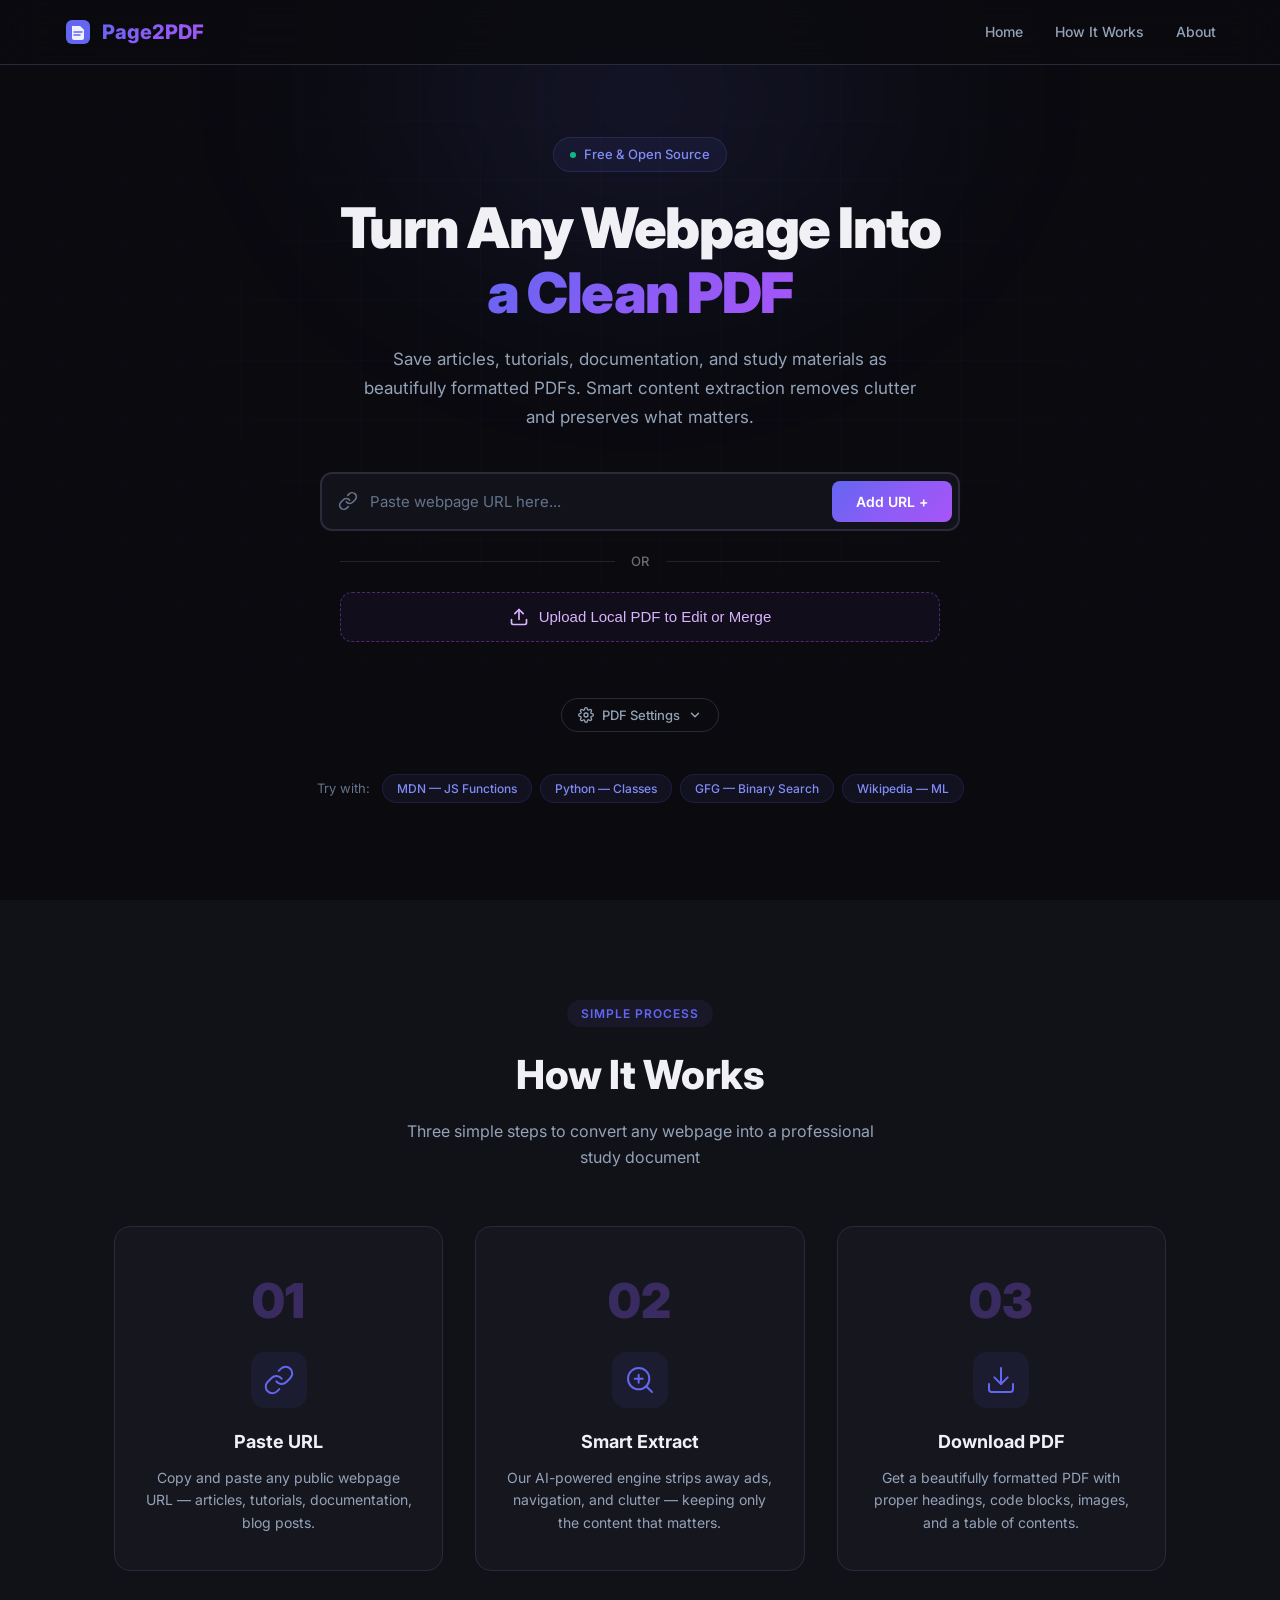
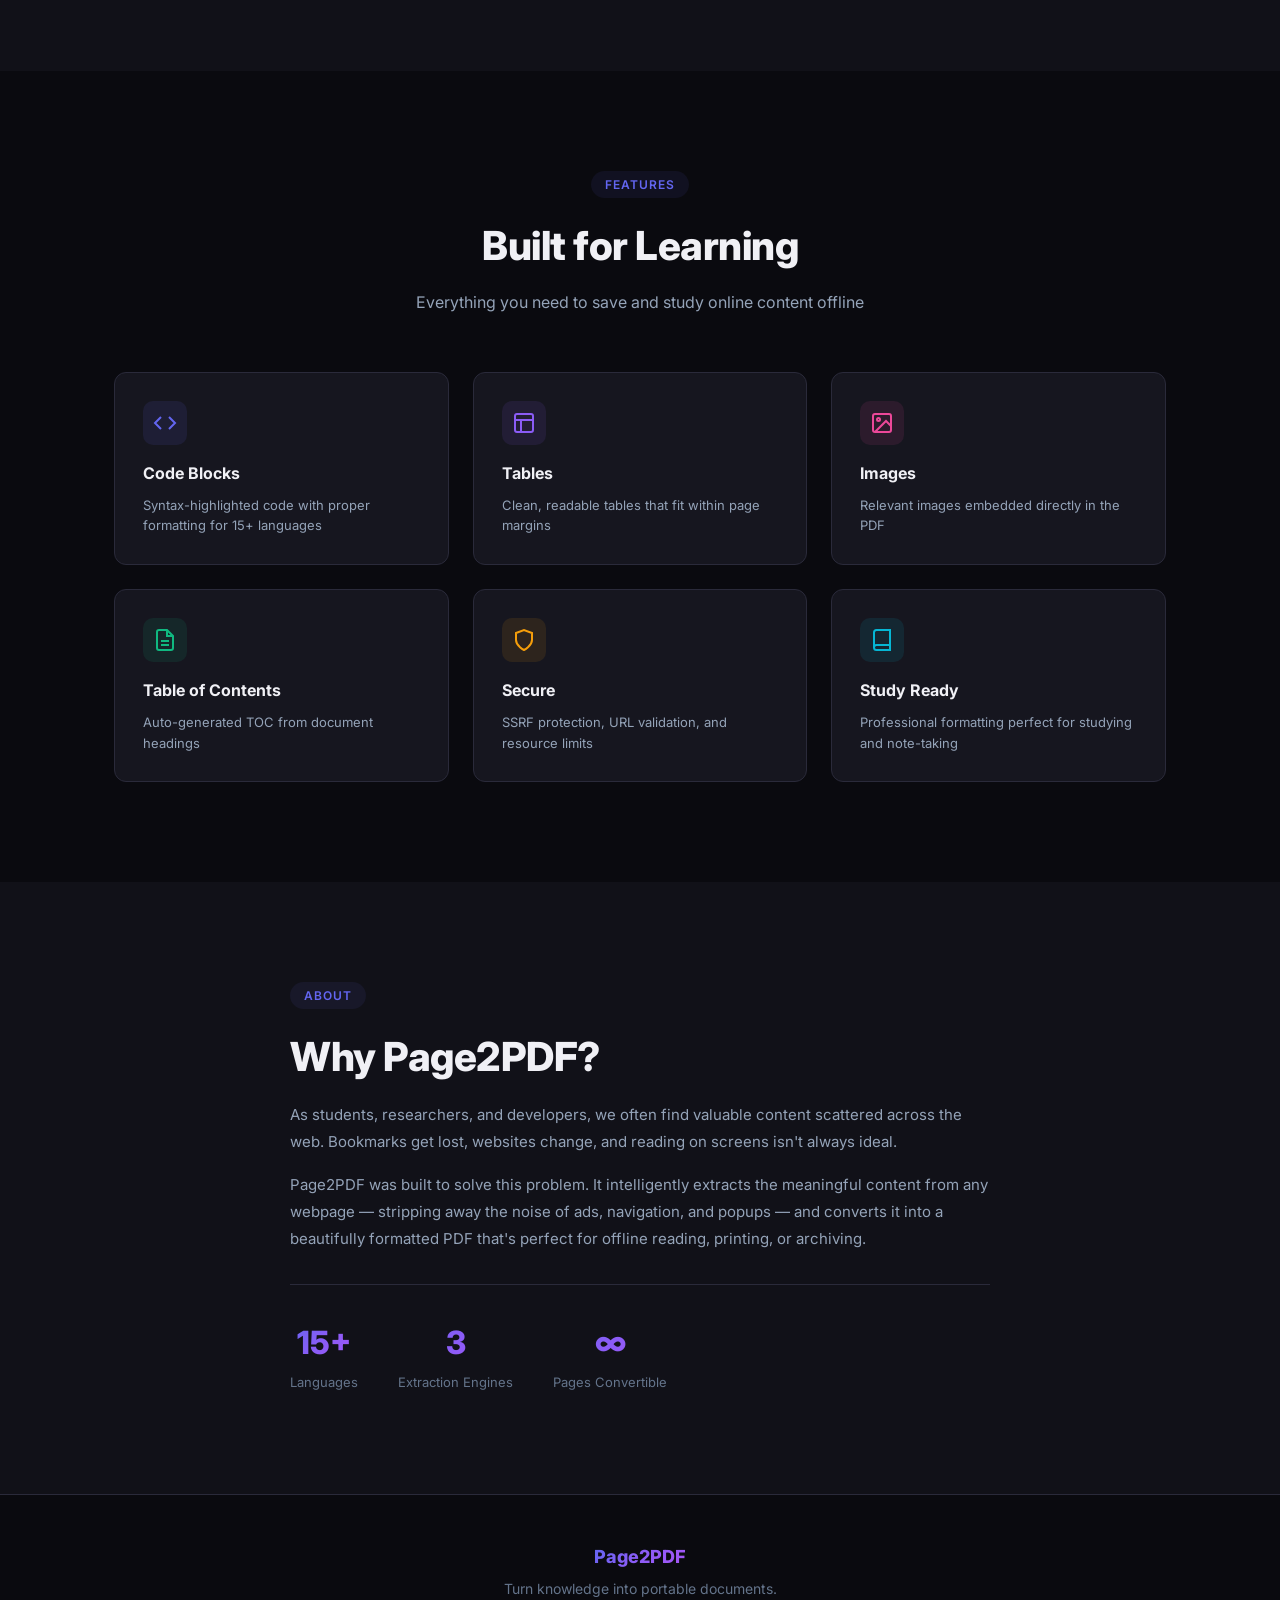
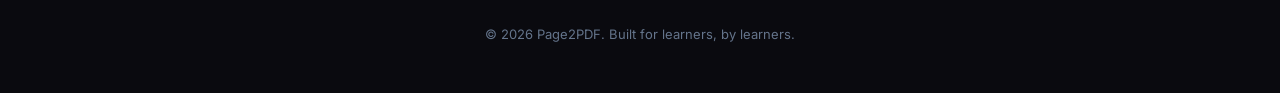
==== templates/index.html @ 820bb8f4 "Initial commit" ====
<!DOCTYPE html>
<html lang="en">
<head>
    <meta charset="UTF-8">
    <meta name="viewport" content="width=device-width, initial-scale=1.0">
    <meta name="description" content="Page2PDF — Turn any webpage into a clean, beautifully formatted PDF. Save articles, tutorials, documentation, and study materials for offline reading.">
    <meta name="keywords" content="webpage to pdf, article to pdf, study notes, documentation pdf, url to pdf">
    <title>Page2PDF — Turn Any Webpage Into a Clean PDF</title>
    <link rel="preconnect" href="https://fonts.googleapis.com">
    <link rel="preconnect" href="https://fonts.gstatic.com" crossorigin>
    <link href="https://fonts.googleapis.com/css2?family=Inter:wght@300;400;500;600;700;800;900&family=JetBrains+Mono:wght@400;500&display=swap" rel="stylesheet">
    <link rel="stylesheet" href="/static/css/style.css">
</head>
<body>
    <!-- ─── Navigation ──────────────────────────────────────────── -->
    <nav class="navbar" id="navbar">
        <div class="nav-container">
            <a href="/" class="nav-logo" id="nav-logo">
                <span class="logo-icon">
                    <svg width="28" height="28" viewBox="0 0 28 28" fill="none" xmlns="http://www.w3.org/2000/svg">
                        <rect x="2" y="2" width="24" height="24" rx="6" fill="url(#logo-gradient)"/>
                        <path d="M8 8h8l4 4v8a2 2 0 01-2 2H10a2 2 0 01-2-2V8z" fill="white" fill-opacity="0.9"/>
                        <path d="M16 8v4h4" fill="white" fill-opacity="0.5"/>
                        <line x1="10" y1="14" x2="18" y2="14" stroke="#6366f1" stroke-width="1.5" stroke-linecap="round"/>
                        <line x1="10" y1="17" x2="16" y2="17" stroke="#6366f1" stroke-width="1.5" stroke-linecap="round"/>
                        <defs>
                            <linearGradient id="logo-gradient" x1="2" y1="2" x2="26" y2="26">
                                <stop stop-color="#6366f1"/>
                                <stop offset="1" stop-color="#8b5cf6"/>
                            </linearGradient>
                        </defs>
                    </svg>
                </span>
                <span class="logo-text">Page2PDF</span>
            </a>
            <div class="nav-links">
                <a href="#home" class="nav-link" id="nav-home">Home</a>
                <a href="#how-it-works" class="nav-link" id="nav-how">How It Works</a>
                <a href="#about" class="nav-link" id="nav-about">About</a>
            </div>
            <button class="nav-toggle" id="nav-toggle" aria-label="Toggle navigation">
                <span></span>
                <span></span>
                <span></span>
            </button>
        </div>
    </nav>

    <!-- ─── Hero Section ────────────────────────────────────────── -->
    <section class="hero" id="home">
        <div class="hero-bg">
            <div class="hero-glow"></div>
            <div class="hero-grid"></div>
        </div>
        <div class="hero-content">
            <div class="hero-badge">
                <span class="badge-dot"></span>
                Free & Open Source
            </div>
            <h1 class="hero-title">
                Turn Any Webpage Into<br>
                <span class="gradient-text">a Clean PDF</span>
            </h1>
            <p class="hero-subtitle">
                Save articles, tutorials, documentation, and study materials as beautifully formatted PDFs. 
                Smart content extraction removes clutter and preserves what matters.
            </p>

            <!-- ─── URL Input & Collection List ───────────────────── -->
            <div class="input-section">
                <div class="input-wrapper" id="input-wrapper">
                    <div class="input-icon">
                        <svg width="20" height="20" viewBox="0 0 24 24" fill="none" stroke="currentColor" stroke-width="2" stroke-linecap="round" stroke-linejoin="round">
                            <path d="M10 13a5 5 0 0 0 7.54.54l3-3a5 5 0 0 0-7.07-7.07l-1.72 1.71"/>
                            <path d="M14 11a5 5 0 0 0-7.54-.54l-3 3a5 5 0 0 0 7.07 7.07l1.71-1.71"/>
                        </svg>
                    </div>
                    <input 
                        type="url" 
                        id="url-input" 
                        class="url-input" 
                        placeholder="Paste webpage URL here..."
                        autocomplete="off"
                        spellcheck="false"
                    >
                    <button class="add-url-btn" id="add-url-btn" type="button">
                        <span class="btn-text">Add URL +</span>
                    </button>
                </div>
                
                <div style="display: flex; align-items: center; justify-content: center; margin: 20px 0; gap: 16px; max-width: 600px; margin-left: auto; margin-right: auto;">
                    <div style="height: 1px; background: rgba(255,255,255,0.1); flex: 1;"></div>
                    <span style="color: rgba(255,255,255,0.4); font-size: 13px; font-weight: 500; letter-spacing: 0.5px; text-transform: uppercase;">or</span>
                    <div style="height: 1px; background: rgba(255,255,255,0.1); flex: 1;"></div>
                </div>

                <div class="upload-wrapper" style="display: flex; justify-content: center; margin-bottom: 16px;">
                    <input type="file" id="pdf-upload-input" accept=".pdf" style="display: none;">
                    <button class="upload-pdf-btn" id="upload-pdf-btn" type="button" onclick="document.getElementById('pdf-upload-input').click()" style="display: flex; align-items: center; justify-content: center; gap: 10px; width: 100%; max-width: 600px; padding: 14px 24px; background: rgba(168, 85, 247, 0.05); border: 1px dashed rgba(168, 85, 247, 0.4); border-radius: 12px; color: #d8b4fe; font-size: 15px; font-weight: 500; cursor: pointer; transition: all 0.2s ease;" onmouseover="this.style.background='rgba(168, 85, 247, 0.1)'; this.style.borderColor='rgba(168, 85, 247, 0.8)'" onmouseout="this.style.background='rgba(168, 85, 247, 0.05)'; this.style.borderColor='rgba(168, 85, 247, 0.4)'">
                        <svg width="20" height="20" viewBox="0 0 24 24" fill="none" stroke="currentColor" stroke-width="2" stroke-linecap="round" stroke-linejoin="round">
                            <path d="M21 15v4a2 2 0 0 1-2 2H5a2 2 0 0 1-2-2v-4"></path>
                            <polyline points="17 8 12 3 7 8"></polyline>
                            <line x1="12" y1="3" x2="12" y2="15"></line>
                        </svg>
                        Upload Local PDF to Edit or Merge
                    </button>
                </div>
                
                <div class="error-message" id="error-message"></div>
                
                <div class="url-list-container" id="url-list-container" style="display: none;">
                    <div class="url-list" id="url-list">
                        <!-- URL items will be injected here by JS -->
                    </div>
                    <div class="collection-actions">
                        <button class="generate-btn" id="generate-all-btn" type="button">
                            <span class="btn-text">Generate All PDFs</span>
                            <span class="btn-icon">
                                <svg width="18" height="18" viewBox="0 0 24 24" fill="none" stroke="currentColor" stroke-width="2.5" stroke-linecap="round" stroke-linejoin="round">
                                    <path d="M5 12h14M12 5l7 7-7 7"/>
                                </svg>
                            </span>
                        </button>
                    </div>
                </div>
            </div>

            <!-- ─── Settings Toggle ─────────────────────────────── -->
            <button class="settings-toggle" id="settings-toggle" type="button">
                <svg width="16" height="16" viewBox="0 0 24 24" fill="none" stroke="currentColor" stroke-width="2" stroke-linecap="round" stroke-linejoin="round">
                    <circle cx="12" cy="12" r="3"/>
                    <path d="M19.4 15a1.65 1.65 0 0 0 .33 1.82l.06.06a2 2 0 0 1 0 2.83 2 2 0 0 1-2.83 0l-.06-.06a1.65 1.65 0 0 0-1.82-.33 1.65 1.65 0 0 0-1 1.51V21a2 2 0 0 1-2 2 2 2 0 0 1-2-2v-.09A1.65 1.65 0 0 0 9 19.4a1.65 1.65 0 0 0-1.82.33l-.06.06a2 2 0 0 1-2.83 0 2 2 0 0 1 0-2.83l.06-.06A1.65 1.65 0 0 0 4.68 15a1.65 1.65 0 0 0-1.51-1H3a2 2 0 0 1-2-2 2 2 0 0 1 2-2h.09A1.65 1.65 0 0 0 4.6 9a1.65 1.65 0 0 0-.33-1.82l-.06-.06a2 2 0 0 1 0-2.83 2 2 0 0 1 2.83 0l.06.06A1.65 1.65 0 0 0 9 4.68a1.65 1.65 0 0 0 1-1.51V3a2 2 0 0 1 2-2 2 2 0 0 1 2 2v.09a1.65 1.65 0 0 0 1 1.51 1.65 1.65 0 0 0 1.82-.33l.06-.06a2 2 0 0 1 2.83 0 2 2 0 0 1 0 2.83l-.06.06A1.65 1.65 0 0 0 19.4 9a1.65 1.65 0 0 0 1.51 1H21a2 2 0 0 1 2 2 2 2 0 0 1-2 2h-.09a1.65 1.65 0 0 0-1.51 1z"/>
                </svg>
                <span>PDF Settings</span>
                <svg class="chevron" width="14" height="14" viewBox="0 0 24 24" fill="none" stroke="currentColor" stroke-width="2.5" stroke-linecap="round" stroke-linejoin="round">
                    <polyline points="6 9 12 15 18 9"/>
                </svg>
            </button>

            <!-- ─── Settings Panel ──────────────────────────────── -->
            <div class="settings-panel" id="settings-panel">
                <div class="settings-grid">
                    <div class="setting-group">
                        <label for="setting-title" class="setting-label">Document Title</label>
                        <input type="text" id="setting-title" class="setting-input" placeholder="Auto-detected from page">
                    </div>
                    <div class="setting-group">
                        <label for="setting-author" class="setting-label">Author</label>
                        <input type="text" id="setting-author" class="setting-input" placeholder="Optional">
                    </div>
                    <div class="setting-group">
                        <label for="setting-page-size" class="setting-label">Page Size</label>
                        <select id="setting-page-size" class="setting-select">
                            <option value="A4" selected>A4</option>
                            <option value="Letter">Letter</option>
                        </select>
                    </div>
                    <div class="setting-group">
                        <label for="setting-font-size" class="setting-label">Font Size</label>
                        <select id="setting-font-size" class="setting-select">
                            <option value="small">Small</option>
                            <option value="medium" selected>Medium</option>
                            <option value="large">Large</option>
                        </select>
                    </div>
                    <div class="setting-group">
                        <label for="setting-font-family" class="setting-label">Font Family</label>
                        <select id="setting-font-family" class="setting-select">
                            <option value="system" selected>System Default</option>
                            <option value="sans-serif">Sans-Serif (Inter/Roboto)</option>
                            <option value="serif">Serif (Times New Roman)</option>
                            <option value="monospace">Monospace</option>
                        </select>
                    </div>
                    <div class="setting-group setting-toggle-group">
                        <label class="setting-label">Include Images</label>
                        <label class="toggle" for="setting-images">
                            <input type="checkbox" id="setting-images" checked>
                            <span class="toggle-slider"></span>
                        </label>
                    </div>
                    <div class="setting-group setting-toggle-group">
                        <label class="setting-label">Include Links</label>
                        <label class="toggle" for="setting-links">
                            <input type="checkbox" id="setting-links" checked>
                            <span class="toggle-slider"></span>
                        </label>
                    </div>
                    <div class="setting-group setting-toggle-group">
                        <label class="setting-label">Table of Contents</label>
                        <label class="toggle" for="setting-toc">
                            <input type="checkbox" id="setting-toc" checked>
                            <span class="toggle-slider"></span>
                        </label>
                    </div>
                    <div class="setting-group setting-toggle-group">
                        <label class="setting-label">Code Blocks</label>
                        <label class="toggle" for="setting-code">
                            <input type="checkbox" id="setting-code" checked>
                            <span class="toggle-slider"></span>
                        </label>
                    </div>
                    <div class="setting-group setting-toggle-group" style="grid-column: 1 / -1; border-top: 1px solid rgba(255,255,255,0.05); padding-top: 1rem; margin-top: 0.5rem;">
                        <h4 style="margin: 0 0 0.5rem 0; font-size: 0.85rem; color: #a1a1aa;">Merge Options</h4>
                    </div>
                    <div class="setting-group setting-toggle-group">
                        <label class="setting-label">Cover Page</label>
                        <label class="toggle" for="setting-cover">
                            <input type="checkbox" id="setting-cover">
                            <span class="toggle-slider"></span>
                        </label>
                    </div>
                    <div class="setting-group setting-toggle-group">
                        <label class="setting-label">Source Separator</label>
                        <label class="toggle" for="setting-separator">
                            <input type="checkbox" id="setting-separator">
                            <span class="toggle-slider"></span>
                        </label>
                    </div>
                </div>
            </div>

            <!-- ─── Example URLs ────────────────────────────────── -->
            <div class="examples" id="examples-section">
                <span class="examples-label">Try with:</span>
                <div class="example-chips">
                    <button class="example-chip" data-url="https://developer.mozilla.org/en-US/docs/Web/JavaScript/Guide/Functions" type="button">MDN — JS Functions</button>
                    <button class="example-chip" data-url="https://docs.python.org/3/tutorial/classes.html" type="button">Python — Classes</button>
                    <button class="example-chip" data-url="https://www.geeksforgeeks.org/binary-search/" type="button">GFG — Binary Search</button>
                    <button class="example-chip" data-url="https://en.wikipedia.org/wiki/Machine_learning" type="button">Wikipedia — ML</button>
                </div>
            </div>
        </div>
    </section>

    <!-- ─── Progress Section ────────────────────────────────────── -->
    <section class="progress-section" id="progress-section">
        <div class="progress-container">
            <div class="progress-header">
                <div class="progress-icon-wrapper">
                    <div class="progress-spinner" id="progress-spinner"></div>
                    <svg class="progress-check" id="progress-check" width="32" height="32" viewBox="0 0 24 24" fill="none" stroke="#10b981" stroke-width="2.5" stroke-linecap="round" stroke-linejoin="round">
                        <path d="M20 6L9 17l-5-5"/>
                    </svg>
                </div>
                <h2 class="progress-title" id="progress-title">Generating your PDF...</h2>
                <p class="progress-subtitle" id="progress-subtitle">This usually takes a few seconds</p>
            </div>

            <div class="progress-bar-wrapper">
                <div class="progress-bar" id="progress-bar">
                    <div class="progress-bar-fill" id="progress-bar-fill"></div>
                </div>
                <span class="progress-percent" id="progress-percent">0%</span>
            </div>

            <div class="progress-steps" id="progress-steps">
                <!-- Status steps or URL list status will be shown here -->
            </div>

            <!-- Page Management Section -->
            <div class="page-management-section" id="page-management-section" style="display: none; margin-top: 2rem;">
                <div class="management-card" style="background: var(--bg-card); border: 1px solid var(--border); border-radius: var(--radius-lg); padding: 32px; text-align: left;">
                    <div style="display: flex; justify-content: space-between; align-items: center; margin-bottom: 24px; flex-wrap: wrap; gap: 16px;">
                        <h3 style="font-size: 20px; font-weight: 700; margin: 0;">Edit Final PDF</h3>
                        <div style="display: flex; gap: 16px; align-items: center; flex-wrap: wrap;">
                            <div style="font-size: 13px; color: var(--text-muted); background: var(--bg-secondary); padding: 8px 16px; border-radius: 8px; border: 1px solid var(--border);">
                                <span id="pm-total">Total: 0</span> &bull; 
                                <span id="pm-kept" style="color: var(--success); font-weight: 500;">Kept: 0</span> &bull; 
                                <span id="pm-removed" style="color: var(--error); font-weight: 500;">Removed: 0</span>
                            </div>
                            <button id="pm-btn-insert-file" type="button" style="background: rgba(168, 85, 247, 0.1); border: 1px dashed rgba(168, 85, 247, 0.5); color: #d8b4fe; padding: 8px 16px; border-radius: 8px; display: flex; align-items: center; gap: 8px; font-size: 14px; font-weight: 500; cursor: pointer; transition: all 0.2s ease;" onmouseover="this.style.background='rgba(168, 85, 247, 0.2)'" onmouseout="this.style.background='rgba(168, 85, 247, 0.1)'">
                                <svg width="16" height="16" viewBox="0 0 24 24" fill="none" stroke="currentColor" stroke-width="2" stroke-linecap="round" stroke-linejoin="round">
                                    <path d="M21 15v4a2 2 0 0 1-2 2H5a2 2 0 0 1-2-2v-4"></path>
                                    <polyline points="17 8 12 3 7 8"></polyline>
                                    <line x1="12" y1="3" x2="12" y2="15"></line>
                                </svg>
                                Insert PDF/Image
                            </button>
                        </div>
                    </div>
                    
                    <div class="pm-controls" style="display: flex; gap: 24px; margin-bottom: 24px; flex-wrap: wrap;">
                        <div class="pm-actions" style="display: flex; gap: 12px; align-items: center;">
                            <button id="pm-btn-remove-last" class="pm-btn" type="button">Remove Last Page</button>
                            <button id="pm-btn-remove-selected" class="pm-btn" type="button">Remove Selected</button>
                            <button id="pm-btn-keep-selected" class="pm-btn" type="button">Keep Selected</button>
                            <button id="pm-btn-restore-all" class="pm-btn" type="button">Restore All</button>
                        </div>
                        
                        <div class="pm-range" style="display: flex; gap: 12px; align-items: center; flex: 1; min-width: 300px;">
                            <label for="pm-range-input" style="font-size: 13px; color: var(--text-secondary); white-space: nowrap;">Custom Range:</label>
                            <input type="text" id="pm-range-input" placeholder="e.g. 1-5, 8, 10-12" style="flex: 1; background: var(--bg-input); border: 1px solid var(--border); border-radius: var(--radius-sm); padding: 8px 12px; color: var(--text-primary); font-size: 14px;">
                            <button id="pm-btn-apply-range" class="pm-btn pm-btn-primary" type="button">Apply Range</button>
                        </div>
                    </div>
                    <div id="pm-error-message" style="color: var(--error); font-size: 13px; margin-bottom: 16px; min-height: 20px;"></div>
                    
                    <div class="pm-thumbnails-container" style="background: var(--bg-secondary); border: 1px solid var(--border); border-radius: var(--radius); padding: 16px; max-height: 400px; overflow-y: auto;">
                        <div class="pm-thumbnails-grid" id="pm-thumbnails-grid" style="display: grid; grid-template-columns: repeat(auto-fill, minmax(120px, 1fr)); gap: 16px;">
                            <!-- Thumbnails injected by JS -->
                        </div>
                    </div>
                    
                    <div style="display: flex; justify-content: center; margin-top: 32px; gap: 16px;">
                        <button id="pm-btn-preview" class="generate-btn" type="button" style="background: var(--surface); color: var(--text-primary); border: 1px solid var(--border);">
                            <span class="btn-text">Apply Changes & Preview</span>
                        </button>
                        <button id="pm-btn-continue" class="generate-btn" type="button">
                            <span class="btn-text">Continue to Download</span>
                            <span class="btn-icon">
                                <svg width="18" height="18" viewBox="0 0 24 24" fill="none" stroke="currentColor" stroke-width="2.5" stroke-linecap="round" stroke-linejoin="round">
                                    <path d="M5 12h14M12 5l7 7-7 7"/>
                                </svg>
                            </span>
                        </button>
                    </div>
                </div>
            </div>

            <!-- Insert File Modal -->
            <div class="modal" id="insert-file-modal" style="display: none; position: fixed; inset: 0; background: rgba(0,0,0,0.8); z-index: 100; justify-content: center; align-items: center; backdrop-filter: blur(4px);">
                <div class="modal-content" style="background: var(--bg-card); border: 1px solid var(--border); border-radius: var(--radius-lg); padding: 32px; width: 100%; max-width: 500px;">
                    <div style="display: flex; justify-content: space-between; align-items: center; margin-bottom: 24px;">
                        <h3 style="font-size: 20px; font-weight: 700; margin: 0;">Insert File</h3>
                        <div id="close-insert-modal" style="cursor: pointer; color: var(--text-muted);">&times;</div>
                    </div>
                    
                    <div style="display: flex; flex-direction: column; gap: 20px;">
                        <div>
                            <label style="display: block; font-size: 14px; font-weight: 600; margin-bottom: 8px;">1. Select File (PDF or Image)</label>
                            <input type="file" id="insert-file-input" accept=".pdf,.png,.jpg,.jpeg,.webp" style="width: 100%; padding: 10px; background: var(--bg-input); border: 1px solid var(--border); border-radius: var(--radius-sm); color: var(--text-primary);">
                        </div>
                        
                        <div>
                            <label style="display: block; font-size: 14px; font-weight: 600; margin-bottom: 8px;">2. Insertion Position</label>
                            <select id="insert-position-select" style="width: 100%; padding: 12px; background: var(--bg-input); border: 1px solid var(--border); border-radius: var(--radius-sm); color: var(--text-primary);">
                                <option value="end">At the End</option>
                                <option value="start">At the Beginning</option>
                                <option value="after">After specific page...</option>
                            </select>
                        </div>
                        
                        <div id="insert-page-number-container" style="display: none;">
                            <label style="display: block; font-size: 14px; font-weight: 600; margin-bottom: 8px;">Page Number</label>
                            <input type="number" id="insert-page-number" min="1" placeholder="e.g. 5" style="width: 100%; padding: 12px; background: var(--bg-input); border: 1px solid var(--border); border-radius: var(--radius-sm); color: var(--text-primary);">
                        </div>
                        
                        <div id="insert-error-message" style="color: var(--error); font-size: 13px;"></div>
                        
                        <button id="btn-confirm-insert" class="generate-btn" type="button" style="width: 100%; margin-top: 8px; justify-content: center;">
                            <span class="btn-text">Insert File</span>
                        </button>
                    </div>
                </div>
            </div>

            <!-- Download Section -->
            <div class="download-section" id="download-section">
                <div class="download-card">
                    <div class="download-icon">
                        <svg width="48" height="48" viewBox="0 0 24 24" fill="none" stroke="#6366f1" stroke-width="1.5" stroke-linecap="round" stroke-linejoin="round">
                            <path d="M21 15v4a2 2 0 01-2 2H5a2 2 0 01-2-2v-4"/>
                            <polyline points="7 10 12 15 17 10"/>
                            <line x1="12" y1="15" x2="12" y2="3"/>
                        </svg>
                    </div>
                    <h3 class="download-title" id="download-title">PDF Successfully Generated</h3>
                    <div class="download-stats" id="download-stats" style="margin-bottom: 1.5rem; color: #a1a1aa; font-size: 0.95rem;">
                        <span id="dl-sources">5 Sources</span> &bull; 
                        <span id="dl-pages">47 Pages</span> &bull; 
                        <span id="dl-size">8.4 MB</span>
                    </div>
                    <p class="download-filename" id="download-filename"></p>
                    <div class="download-actions" style="display: flex; gap: 1rem; justify-content: center; margin-bottom: 1.5rem;">
                        <a class="download-btn" id="download-btn" href="#" download>
                            <svg width="18" height="18" viewBox="0 0 24 24" fill="none" stroke="currentColor" stroke-width="2.5" stroke-linecap="round" stroke-linejoin="round">
                                <path d="M21 15v4a2 2 0 01-2 2H5a2 2 0 01-2-2v-4"/>
                                <polyline points="7 10 12 15 17 10"/>
                                <line x1="12" y1="15" x2="12" y2="3"/>
                            </svg>
                            Download Final PDF
                        </a>
                    </div>
                    <button class="new-btn" id="new-btn" type="button">
                        <svg width="16" height="16" viewBox="0 0 24 24" fill="none" stroke="currentColor" stroke-width="2" stroke-linecap="round" stroke-linejoin="round">
                            <line x1="12" y1="5" x2="12" y2="19"/>
                            <line x1="5" y1="12" x2="19" y2="12"/>
                        </svg>
                        Start New Collection
                    </button>
                    
                    <div class="individual-downloads" id="individual-downloads" style="margin-top: 2rem; border-top: 1px solid rgba(255,255,255,0.05); padding-top: 1.5rem; text-align: left;">
                        <h4 style="margin: 0 0 1rem 0; font-size: 1rem; color: #f8fafc;">Individual PDFs</h4>
                        <div class="individual-downloads-list" id="individual-downloads-list">
                            <!-- Injected via JS -->
                        </div>
                    </div>
                </div>
            </div>

            <!-- Error Section -->
            <div class="error-section" id="error-section">
                <div class="error-card">
                    <div class="error-icon">
                        <svg width="48" height="48" viewBox="0 0 24 24" fill="none" stroke="#ef4444" stroke-width="1.5" stroke-linecap="round" stroke-linejoin="round">
                            <circle cx="12" cy="12" r="10"/>
                            <line x1="15" y1="9" x2="9" y2="15"/>
                            <line x1="9" y1="9" x2="15" y2="15"/>
                        </svg>
                    </div>
                    <h3 class="error-title">Something went wrong</h3>
                    <p class="error-detail" id="error-detail"></p>
                    <button class="retry-btn" id="retry-btn" type="button">
                        <svg width="16" height="16" viewBox="0 0 24 24" fill="none" stroke="currentColor" stroke-width="2" stroke-linecap="round" stroke-linejoin="round">
                            <polyline points="23 4 23 10 17 10"/>
                            <path d="M20.49 15a9 9 0 11-2.12-9.36L23 10"/>
                        </svg>
                        Try Again
                    </button>
                </div>
            </div>
        </div>
    </section>

    <!-- ─── How It Works ────────────────────────────────────────── -->
    <section class="how-it-works" id="how-it-works">
        <div class="section-container">
            <div class="section-header">
                <span class="section-tag">Simple Process</span>
                <h2 class="section-title">How It Works</h2>
                <p class="section-desc">Three simple steps to convert any webpage into a professional study document</p>
            </div>
            <div class="steps-grid">
                <div class="step-card">
                    <div class="step-number">01</div>
                    <div class="step-card-icon">
                        <svg width="32" height="32" viewBox="0 0 24 24" fill="none" stroke="currentColor" stroke-width="1.5" stroke-linecap="round" stroke-linejoin="round">
                            <path d="M10 13a5 5 0 0 0 7.54.54l3-3a5 5 0 0 0-7.07-7.07l-1.72 1.71"/>
                            <path d="M14 11a5 5 0 0 0-7.54-.54l-3 3a5 5 0 0 0 7.07 7.07l1.71-1.71"/>
                        </svg>
                    </div>
                    <h3>Paste URL</h3>
                    <p>Copy and paste any public webpage URL — articles, tutorials, documentation, blog posts.</p>
                </div>
                <div class="step-card">
                    <div class="step-number">02</div>
                    <div class="step-card-icon">
                        <svg width="32" height="32" viewBox="0 0 24 24" fill="none" stroke="currentColor" stroke-width="1.5" stroke-linecap="round" stroke-linejoin="round">
                            <circle cx="11" cy="11" r="8"/>
                            <path d="M21 21l-4.35-4.35"/>
                            <path d="M11 8v6M8 11h6"/>
                        </svg>
                    </div>
                    <h3>Smart Extract</h3>
                    <p>Our AI-powered engine strips away ads, navigation, and clutter — keeping only the content that matters.</p>
                </div>
                <div class="step-card">
                    <div class="step-number">03</div>
                    <div class="step-card-icon">
                        <svg width="32" height="32" viewBox="0 0 24 24" fill="none" stroke="currentColor" stroke-width="1.5" stroke-linecap="round" stroke-linejoin="round">
                            <path d="M21 15v4a2 2 0 01-2 2H5a2 2 0 01-2-2v-4"/>
                            <polyline points="7 10 12 15 17 10"/>
                            <line x1="12" y1="15" x2="12" y2="3"/>
                        </svg>
                    </div>
                    <h3>Download PDF</h3>
                    <p>Get a beautifully formatted PDF with proper headings, code blocks, images, and a table of contents.</p>
                </div>
            </div>
        </div>
    </section>

    <!-- ─── Features ────────────────────────────────────────────── -->
    <section class="features" id="features">
        <div class="section-container">
            <div class="section-header">
                <span class="section-tag">Features</span>
                <h2 class="section-title">Built for Learning</h2>
                <p class="section-desc">Everything you need to save and study online content offline</p>
            </div>
            <div class="features-grid">
                <div class="feature-card">
                    <div class="feature-icon" style="--accent: #6366f1;">
                        <svg width="24" height="24" viewBox="0 0 24 24" fill="none" stroke="currentColor" stroke-width="2"><polyline points="16 18 22 12 16 6"/><polyline points="8 6 2 12 8 18"/></svg>
                    </div>
                    <h4>Code Blocks</h4>
                    <p>Syntax-highlighted code with proper formatting for 15+ languages</p>
                </div>
                <div class="feature-card">
                    <div class="feature-icon" style="--accent: #8b5cf6;">
                        <svg width="24" height="24" viewBox="0 0 24 24" fill="none" stroke="currentColor" stroke-width="2"><rect x="3" y="3" width="18" height="18" rx="2" ry="2"/><line x1="3" y1="9" x2="21" y2="9"/><line x1="9" y1="21" x2="9" y2="9"/></svg>
                    </div>
                    <h4>Tables</h4>
                    <p>Clean, readable tables that fit within page margins</p>
                </div>
                <div class="feature-card">
                    <div class="feature-icon" style="--accent: #ec4899;">
                        <svg width="24" height="24" viewBox="0 0 24 24" fill="none" stroke="currentColor" stroke-width="2"><rect x="3" y="3" width="18" height="18" rx="2" ry="2"/><circle cx="8.5" cy="8.5" r="1.5"/><polyline points="21 15 16 10 5 21"/></svg>
                    </div>
                    <h4>Images</h4>
                    <p>Relevant images embedded directly in the PDF</p>
                </div>
                <div class="feature-card">
                    <div class="feature-icon" style="--accent: #10b981;">
                        <svg width="24" height="24" viewBox="0 0 24 24" fill="none" stroke="currentColor" stroke-width="2"><path d="M14 2H6a2 2 0 00-2 2v16a2 2 0 002 2h12a2 2 0 002-2V8z"/><polyline points="14 2 14 8 20 8"/><line x1="16" y1="13" x2="8" y2="13"/><line x1="16" y1="17" x2="8" y2="17"/></svg>
                    </div>
                    <h4>Table of Contents</h4>
                    <p>Auto-generated TOC from document headings</p>
                </div>
                <div class="feature-card">
                    <div class="feature-icon" style="--accent: #f59e0b;">
                        <svg width="24" height="24" viewBox="0 0 24 24" fill="none" stroke="currentColor" stroke-width="2"><path d="M12 22s8-4 8-10V5l-8-3-8 3v7c0 6 8 10 8 10z"/></svg>
                    </div>
                    <h4>Secure</h4>
                    <p>SSRF protection, URL validation, and resource limits</p>
                </div>
                <div class="feature-card">
                    <div class="feature-icon" style="--accent: #06b6d4;">
                        <svg width="24" height="24" viewBox="0 0 24 24" fill="none" stroke="currentColor" stroke-width="2"><path d="M4 19.5A2.5 2.5 0 016.5 17H20"/><path d="M6.5 2H20v20H6.5A2.5 2.5 0 014 19.5v-15A2.5 2.5 0 016.5 2z"/></svg>
                    </div>
                    <h4>Study Ready</h4>
                    <p>Professional formatting perfect for studying and note-taking</p>
                </div>
            </div>
        </div>
    </section>

    <!-- ─── About ───────────────────────────────────────────────── -->
    <section class="about" id="about">
        <div class="section-container">
            <div class="about-content">
                <div class="about-text">
                    <span class="section-tag">About</span>
                    <h2 class="section-title">Why Page2PDF?</h2>
                    <p>
                        As students, researchers, and developers, we often find valuable content scattered across the web.
                        Bookmarks get lost, websites change, and reading on screens isn't always ideal.
                    </p>
                    <p>
                        Page2PDF was built to solve this problem. It intelligently extracts the meaningful content from any
                        webpage — stripping away the noise of ads, navigation, and popups — and converts it into a
                        beautifully formatted PDF that's perfect for offline reading, printing, or archiving.
                    </p>
                    <div class="about-stats">
                        <div class="stat">
                            <span class="stat-value">15+</span>
                            <span class="stat-label">Languages</span>
                        </div>
                        <div class="stat">
                            <span class="stat-value">3</span>
                            <span class="stat-label">Extraction Engines</span>
                        </div>
                        <div class="stat">
                            <span class="stat-value">∞</span>
                            <span class="stat-label">Pages Convertible</span>
                        </div>
                    </div>
                </div>
            </div>
        </div>
    </section>

    <!-- Image Preview Modal -->
    <div id="image-modal" class="modal" style="display: none; position: fixed; z-index: 1000; left: 0; top: 0; width: 100%; height: 100%; overflow: auto; background-color: rgba(0,0,0,0.85); align-items: center; justify-content: center;">
        <span class="close-modal" id="close-modal" style="position: absolute; top: 20px; right: 40px; color: white; font-size: 40px; font-weight: bold; cursor: pointer; z-index: 1001;">&times;</span>
        <div style="position: relative; max-width: 90%; max-height: 90vh; display: flex; align-items: center; justify-content: center;">
            <div id="modal-loader" style="position: absolute; color: white; display: none;">Loading high-res preview...</div>
            <img class="modal-content" id="modal-img" style="max-width: 100%; max-height: 90vh; object-fit: contain; box-shadow: 0 4px 12px rgba(0,0,0,0.5);">
        </div>
    </div>

    <!-- ─── Footer ──────────────────────────────────────────────── -->
    <footer class="footer">
        <div class="footer-container">
            <div class="footer-brand">
                <span class="footer-logo">Page2PDF</span>
                <p class="footer-tagline">Turn knowledge into portable documents.</p>
            </div>
            <div class="footer-bottom">
                <p>&copy; 2026 Page2PDF. Built for learners, by learners.</p>
            </div>
        </div>
    </footer>

    <script src="/static/js/app.js"></script>
</body>
</html>
---- static/css/style.css ----
/* ═══════════════════════════════════════════════════════════════
   Page2PDF — Main Stylesheet
   A premium, modern academic/productivity interface
   ═══════════════════════════════════════════════════════════════ */

/* ── CSS Variables ─────────────────────────────────────────────── */
:root {
    --bg-primary: #0a0a0f;
    --bg-secondary: #111118;
    --bg-card: #16161f;
    --bg-card-hover: #1c1c28;
    --bg-input: #12121a;
    --surface: #1e1e2a;
    --border: #2a2a3a;
    --border-hover: #3a3a50;
    --text-primary: #f0f0f5;
    --text-secondary: #94a3b8;
    --text-muted: #64748b;
    --accent: #6366f1;
    --accent-hover: #818cf8;
    --accent-glow: rgba(99, 102, 241, 0.3);
    --accent-subtle: rgba(99, 102, 241, 0.08);
    --success: #10b981;
    --error: #ef4444;
    --warning: #f59e0b;
    --gradient: linear-gradient(135deg, #6366f1 0%, #8b5cf6 50%, #a855f7 100%);
    --radius: 12px;
    --radius-sm: 8px;
    --radius-lg: 16px;
    --shadow: 0 4px 24px rgba(0, 0, 0, 0.3);
    --shadow-lg: 0 8px 40px rgba(0, 0, 0, 0.4);
    --transition: 0.3s cubic-bezier(0.4, 0, 0.2, 1);
    --font: 'Inter', -apple-system, BlinkMacSystemFont, 'Segoe UI', sans-serif;
    --font-mono: 'JetBrains Mono', 'Fira Code', monospace;
}

/* ── Reset & Base ──────────────────────────────────────────────── */
*, *::before, *::after { margin: 0; padding: 0; box-sizing: border-box; }

html { scroll-behavior: smooth; -webkit-font-smoothing: antialiased; }

body {
    font-family: var(--font);
    background: var(--bg-primary);
    color: var(--text-primary);
    line-height: 1.6;
    overflow-x: hidden;
}

a { color: var(--accent); text-decoration: none; transition: color var(--transition); }
a:hover { color: var(--accent-hover); }

/* ── Navbar ────────────────────────────────────────────────────── */
.navbar {
    position: fixed; top: 0; left: 0; right: 0; z-index: 100;
    background: rgba(10, 10, 15, 0.8);
    backdrop-filter: blur(20px); -webkit-backdrop-filter: blur(20px);
    border-bottom: 1px solid var(--border);
    transition: background var(--transition);
}

.nav-container {
    max-width: 1200px; margin: 0 auto;
    padding: 0 24px; height: 64px;
    display: flex; align-items: center; justify-content: space-between;
}

.nav-logo {
    display: flex; align-items: center; gap: 10px;
    text-decoration: none; color: var(--text-primary);
}

.logo-icon { display: flex; align-items: center; }

.logo-text {
    font-size: 20px; font-weight: 800;
    background: var(--gradient); -webkit-background-clip: text;
    -webkit-text-fill-color: transparent; background-clip: text;
}

.nav-links { display: flex; gap: 32px; }

.nav-link {
    color: var(--text-secondary); font-size: 14px; font-weight: 500;
    transition: color var(--transition); position: relative;
}

.nav-link:hover { color: var(--text-primary); }
.nav-link::after {
    content: ''; position: absolute; bottom: -4px; left: 0;
    width: 0; height: 2px; background: var(--accent);
    transition: width var(--transition);
}
.nav-link:hover::after { width: 100%; }

.nav-toggle { display: none; background: none; border: none; cursor: pointer; padding: 4px; }
.nav-toggle span {
    display: block; width: 22px; height: 2px; margin: 5px 0;
    background: var(--text-secondary); border-radius: 2px;
    transition: var(--transition);
}

/* ── Hero ──────────────────────────────────────────────────────── */
.hero {
    min-height: 100vh; display: flex; align-items: center;
    justify-content: center; position: relative;
    padding: 100px 24px 60px; overflow: hidden;
}

.hero-bg { position: absolute; inset: 0; z-index: 0; }

.hero-glow {
    position: absolute; top: -200px; left: 50%; transform: translateX(-50%);
    width: 800px; height: 600px; border-radius: 50%;
    background: radial-gradient(ellipse, rgba(99,102,241,0.12) 0%, transparent 70%);
    filter: blur(60px); animation: glowPulse 8s ease-in-out infinite;
}

@keyframes glowPulse {
    0%, 100% { opacity: 0.6; transform: translateX(-50%) scale(1); }
    50% { opacity: 1; transform: translateX(-50%) scale(1.1); }
}

.hero-grid {
    position: absolute; inset: 0;
    background-image:
        linear-gradient(rgba(99,102,241,0.03) 1px, transparent 1px),
        linear-gradient(90deg, rgba(99,102,241,0.03) 1px, transparent 1px);
    background-size: 60px 60px;
    mask-image: radial-gradient(ellipse 80% 60% at 50% 40%, black 30%, transparent 100%);
}

.hero-content {
    position: relative; z-index: 1; text-align: center;
    max-width: 720px; width: 100%;
}

.hero-badge {
    display: inline-flex; align-items: center; gap: 8px;
    padding: 6px 16px; border-radius: 100px;
    background: var(--accent-subtle); border: 1px solid rgba(99,102,241,0.2);
    font-size: 13px; font-weight: 500; color: var(--accent-hover);
    margin-bottom: 24px;
}

.badge-dot {
    width: 6px; height: 6px; border-radius: 50%; background: var(--success);
    animation: dotPulse 2s ease-in-out infinite;
}

@keyframes dotPulse {
    0%, 100% { opacity: 1; } 50% { opacity: 0.4; }
}

.hero-title {
    font-size: clamp(36px, 6vw, 56px); font-weight: 900;
    line-height: 1.15; letter-spacing: -1.5px; margin-bottom: 20px;
}

.gradient-text {
    background: var(--gradient);
    -webkit-background-clip: text; -webkit-text-fill-color: transparent;
    background-clip: text;
}

.hero-subtitle {
    font-size: 17px; color: var(--text-secondary);
    max-width: 560px; margin: 0 auto 40px; line-height: 1.7;
}

/* ── URL Input ─────────────────────────────────────────────────── */
.input-section { margin-bottom: 20px; }

.input-wrapper {
    display: flex; align-items: center; gap: 0;
    background: var(--bg-input); border: 2px solid var(--border);
    border-radius: var(--radius); padding: 6px 6px 6px 16px;
    transition: border-color var(--transition), box-shadow var(--transition);
    max-width: 640px; margin: 0 auto;
}

.input-wrapper:focus-within {
    border-color: var(--accent);
    box-shadow: 0 0 0 4px var(--accent-glow);
}

.input-icon { color: var(--text-muted); flex-shrink: 0; display: flex; }

.url-input {
    flex: 1; background: none; border: none; outline: none;
    color: var(--text-primary); font-family: var(--font);
    font-size: 15px; padding: 12px; min-width: 0;
}

.url-input::placeholder { color: var(--text-muted); }

.generate-btn, .add-url-btn {
    display: flex; align-items: center; gap: 8px;
    padding: 12px 24px; border: none; border-radius: var(--radius-sm);
    background: var(--gradient); color: white;
    font-family: var(--font); font-size: 14px; font-weight: 600;
    cursor: pointer; transition: all var(--transition);
    white-space: nowrap; flex-shrink: 0;
}

.generate-btn:hover, .add-url-btn:hover { transform: translateY(-1px); box-shadow: 0 4px 20px var(--accent-glow); }
.generate-btn:active, .add-url-btn:active { transform: translateY(0); }
.generate-btn:disabled, .add-url-btn:disabled { opacity: 0.5; cursor: not-allowed; transform: none; }

.btn-icon { display: flex; align-items: center; transition: transform var(--transition); }
.generate-btn:hover .btn-icon, .add-url-btn:hover .btn-icon { transform: translateX(3px); }

.error-message {
    color: var(--error); font-size: 13px; margin-top: 8px;
    min-height: 20px; text-align: center;
}

/* ── Settings ──────────────────────────────────────────────────── */
.settings-toggle {
    display: inline-flex; align-items: center; gap: 8px;
    background: none; border: 1px solid var(--border); border-radius: 100px;
    color: var(--text-secondary); font-family: var(--font);
    font-size: 13px; font-weight: 500; padding: 8px 16px;
    cursor: pointer; transition: all var(--transition);
    margin-bottom: 16px;
}

.settings-toggle:hover { border-color: var(--accent); color: var(--accent); }
.settings-toggle .chevron { transition: transform var(--transition); }
.settings-toggle.active .chevron { transform: rotate(180deg); }

.settings-panel {
    max-width: 640px; margin: 0 auto 24px;
    background: var(--bg-card); border: 1px solid var(--border);
    border-radius: var(--radius); padding: 0; overflow: hidden;
    max-height: 0; opacity: 0; transition: all 0.4s ease;
}

.settings-panel.open {
    max-height: 500px; opacity: 1; padding: 24px;
}

.settings-grid {
    display: grid; grid-template-columns: 1fr 1fr; gap: 16px;
}

.setting-group { display: flex; flex-direction: column; gap: 6px; }

.setting-label {
    font-size: 12px; font-weight: 600; color: var(--text-secondary);
    text-transform: uppercase; letter-spacing: 0.5px;
}

.setting-input, .setting-select {
    background: var(--bg-input); border: 1px solid var(--border);
    border-radius: var(--radius-sm); padding: 10px 14px;
    color: var(--text-primary); font-family: var(--font); font-size: 14px;
    outline: none; transition: border-color var(--transition);
}

.setting-input:focus, .setting-select:focus { border-color: var(--accent); }
.setting-select { cursor: pointer; }
.setting-select option { background: var(--bg-card); color: var(--text-primary); }

.setting-toggle-group {
    flex-direction: row; align-items: center; justify-content: space-between;
}

/* Toggle Switch */
.toggle { position: relative; display: inline-block; width: 44px; height: 24px; flex-shrink: 0; }
.toggle input { opacity: 0; width: 0; height: 0; }

.toggle-slider {
    position: absolute; cursor: pointer; inset: 0;
    background: var(--border); border-radius: 24px;
    transition: var(--transition);
}

.toggle-slider::before {
    content: ''; position: absolute; height: 18px; width: 18px;
    left: 3px; bottom: 3px; background: white;
    border-radius: 50%; transition: var(--transition);
}

.toggle input:checked + .toggle-slider { background: var(--accent); }
.toggle input:checked + .toggle-slider::before { transform: translateX(20px); }

/* ── Examples ──────────────────────────────────────────────────── */
.examples {
    display: flex; align-items: center; gap: 12px;
    justify-content: center; flex-wrap: wrap; margin-top: 8px;
}

.examples-label { font-size: 13px; color: var(--text-muted); }

.example-chips { display: flex; gap: 8px; flex-wrap: wrap; justify-content: center; }

.example-chip {
    padding: 6px 14px; border-radius: 100px;
    background: var(--accent-subtle); border: 1px solid rgba(99,102,241,0.15);
    color: var(--accent-hover); font-family: var(--font);
    font-size: 12px; font-weight: 500; cursor: pointer;
    transition: all var(--transition);
}

.example-chip:hover {
    background: rgba(99,102,241,0.15); border-color: var(--accent);
    transform: translateY(-1px);
}

/* ── Progress Section ──────────────────────────────────────────── */
.progress-section {
    display: none; min-height: 80vh;
    padding: 120px 24px 60px; position: relative;
}

.progress-section.active { display: flex; align-items: center; justify-content: center; }

.progress-container {
    max-width: 520px; width: 100%; text-align: center;
}

.progress-header { margin-bottom: 32px; }

.progress-icon-wrapper { position: relative; width: 64px; height: 64px; margin: 0 auto 20px; }

.progress-spinner {
    width: 64px; height: 64px; border-radius: 50%;
    border: 3px solid var(--border); border-top-color: var(--accent);
    animation: spin 1s linear infinite;
}

@keyframes spin { to { transform: rotate(360deg); } }

.progress-check { display: none; position: absolute; top: 16px; left: 16px; }

.progress-title { font-size: 24px; font-weight: 700; margin-bottom: 8px; }
.progress-subtitle { font-size: 14px; color: var(--text-muted); }

.progress-bar-wrapper {
    display: flex; align-items: center; gap: 12px; margin-bottom: 32px;
}

.progress-bar {
    flex: 1; height: 6px; background: var(--surface);
    border-radius: 6px; overflow: hidden;
}

.progress-bar-fill {
    height: 100%; width: 0; background: var(--gradient);
    border-radius: 6px; transition: width 0.5s ease;
}

.progress-percent {
    font-size: 13px; font-weight: 600; color: var(--accent);
    min-width: 40px; text-align: right;
}

/* Steps */
.progress-steps {
    display: flex; flex-direction: column; gap: 0;
    text-align: left; margin-bottom: 32px;
}

.step {
    display: flex; align-items: center; gap: 12px;
    padding: 10px 16px; border-radius: var(--radius-sm);
    transition: background var(--transition);
}

.step-indicator {
    width: 10px; height: 10px; border-radius: 50%; flex-shrink: 0;
    background: var(--border); transition: all var(--transition);
    position: relative;
}

.step-text { font-size: 14px; color: var(--text-muted); transition: color var(--transition); }

.step.active .step-indicator {
    background: var(--accent); box-shadow: 0 0 8px var(--accent-glow);
    animation: stepPulse 1.5s ease-in-out infinite;
}
.step.active .step-text { color: var(--text-primary); font-weight: 500; }
.step.active { background: var(--accent-subtle); }

.step.completed .step-indicator { background: var(--success); }
.step.completed .step-text { color: var(--text-secondary); }

@keyframes stepPulse {
    0%, 100% { box-shadow: 0 0 4px var(--accent-glow); }
    50% { box-shadow: 0 0 12px var(--accent-glow); }
}

/* Download */
.download-section { display: none; }
.download-section.active { display: block; }

.download-card {
    background: var(--bg-card); border: 1px solid var(--border);
    border-radius: var(--radius-lg); padding: 40px;
}

.download-icon { margin-bottom: 16px; }
.download-title { font-size: 22px; font-weight: 700; margin-bottom: 4px; }
.download-filename { font-size: 13px; color: var(--text-muted); margin-bottom: 24px; font-family: var(--font-mono); }

.download-btn {
    display: inline-flex; align-items: center; gap: 8px;
    padding: 14px 32px; border-radius: var(--radius-sm);
    background: var(--gradient); color: white;
    font-family: var(--font); font-size: 15px; font-weight: 600;
    transition: all var(--transition); text-decoration: none;
}

.download-btn:hover { transform: translateY(-2px); box-shadow: 0 4px 20px var(--accent-glow); color: white; }

.new-btn {
    display: inline-flex; align-items: center; gap: 6px;
    margin-top: 16px; padding: 10px 20px; border-radius: var(--radius-sm);
    background: none; border: 1px solid var(--border); color: var(--text-secondary);
    font-family: var(--font); font-size: 13px; cursor: pointer;
    transition: all var(--transition);
}

.new-btn:hover { border-color: var(--accent); color: var(--accent); }

/* Error */
.error-section { display: none; }
.error-section.active { display: block; }

.error-card {
    background: var(--bg-card); border: 1px solid rgba(239,68,68,0.2);
    border-radius: var(--radius-lg); padding: 40px;
}

.error-title { font-size: 20px; font-weight: 700; margin: 12px 0 8px; color: var(--error); }
.error-detail { font-size: 14px; color: var(--text-secondary); margin-bottom: 24px; }

.retry-btn {
    display: inline-flex; align-items: center; gap: 8px;
    padding: 12px 24px; border-radius: var(--radius-sm);
    background: rgba(239,68,68,0.1); border: 1px solid rgba(239,68,68,0.3);
    color: var(--error); font-family: var(--font); font-size: 14px;
    font-weight: 500; cursor: pointer; transition: all var(--transition);
}

.retry-btn:hover { background: rgba(239,68,68,0.15); }

/* ── Sections ──────────────────────────────────────────────────── */
.section-container { max-width: 1100px; margin: 0 auto; padding: 0 24px; }

.section-header { text-align: center; margin-bottom: 56px; }

.section-tag {
    display: inline-block; padding: 4px 14px; border-radius: 100px;
    background: var(--accent-subtle); color: var(--accent);
    font-size: 12px; font-weight: 600; text-transform: uppercase;
    letter-spacing: 1px; margin-bottom: 16px;
}

.section-title {
    font-size: clamp(28px, 4vw, 40px); font-weight: 800;
    letter-spacing: -0.5px; margin-bottom: 12px;
}

.section-desc { font-size: 16px; color: var(--text-secondary); max-width: 500px; margin: 0 auto; }

/* How It Works */
.how-it-works { padding: 100px 0; background: var(--bg-secondary); }

.steps-grid { display: grid; grid-template-columns: repeat(3, 1fr); gap: 32px; }

.step-card {
    background: var(--bg-card); border: 1px solid var(--border);
    border-radius: var(--radius-lg); padding: 36px 28px;
    text-align: center; transition: all var(--transition);
    position: relative; overflow: hidden;
}

.step-card:hover { border-color: var(--accent); transform: translateY(-4px); box-shadow: var(--shadow-lg); }

.step-number {
    font-size: 48px; font-weight: 900;
    background: var(--gradient); -webkit-background-clip: text;
    -webkit-text-fill-color: transparent; background-clip: text;
    opacity: 0.3; margin-bottom: 12px;
}

.step-card-icon {
    width: 56px; height: 56px; border-radius: 14px;
    background: var(--accent-subtle); display: flex;
    align-items: center; justify-content: center;
    margin: 0 auto 20px; color: var(--accent);
}

.step-card h3 { font-size: 18px; font-weight: 700; margin-bottom: 10px; }
.step-card p { font-size: 14px; color: var(--text-secondary); line-height: 1.6; }

/* Features */
.features { padding: 100px 0; }

.features-grid { display: grid; grid-template-columns: repeat(3, 1fr); gap: 24px; }

.feature-card {
    background: var(--bg-card); border: 1px solid var(--border);
    border-radius: var(--radius); padding: 28px;
    transition: all var(--transition);
}

.feature-card:hover { border-color: var(--border-hover); transform: translateY(-2px); }

.feature-icon {
    width: 44px; height: 44px; border-radius: 10px;
    background: color-mix(in srgb, var(--accent) 10%, transparent);
    display: flex; align-items: center; justify-content: center;
    margin-bottom: 16px; color: var(--accent);
}

.feature-card h4 { font-size: 16px; font-weight: 700; margin-bottom: 8px; }
.feature-card p { font-size: 13px; color: var(--text-secondary); line-height: 1.6; }

/* About */
.about { padding: 100px 0; background: var(--bg-secondary); }

.about-content { max-width: 700px; margin: 0 auto; }
.about-text p { font-size: 15px; color: var(--text-secondary); margin-bottom: 16px; line-height: 1.8; }

.about-stats {
    display: flex; gap: 40px; margin-top: 32px;
    padding-top: 32px; border-top: 1px solid var(--border);
}

.stat { text-align: center; }
.stat-value {
    display: block; font-size: 32px; font-weight: 800;
    background: var(--gradient); -webkit-background-clip: text;
    -webkit-text-fill-color: transparent; background-clip: text;
}
.stat-label { font-size: 13px; color: var(--text-muted); }

/* Footer */
.footer {
    padding: 48px 0; border-top: 1px solid var(--border);
}

.footer-container {
    max-width: 1100px; margin: 0 auto; padding: 0 24px;
    text-align: center;
}

.footer-logo {
    font-size: 18px; font-weight: 800;
    background: var(--gradient); -webkit-background-clip: text;
    -webkit-text-fill-color: transparent; background-clip: text;
}

.footer-tagline { font-size: 14px; color: var(--text-muted); margin-top: 6px; }

.footer-bottom { margin-top: 24px; }
.footer-bottom p { font-size: 13px; color: var(--text-muted); }

/* ── Collection / URL List ─────────────────────────────────────── */
.url-list-container {
    margin-top: 24px; max-width: 640px; margin-left: auto; margin-right: auto;
    text-align: left;
}

.url-list {
    display: flex; flex-direction: column; gap: 12px; margin-bottom: 24px;
}

.url-item {
    display: flex; align-items: center; justify-content: space-between; gap: 12px;
    background: var(--bg-card); border: 1px solid var(--border);
    border-radius: var(--radius-sm); padding: 12px 16px;
    transition: transform 0.2s, box-shadow 0.2s, border-color 0.2s;
    cursor: grab;
}

.url-item:active { cursor: grabbing; }

.url-item.dragging {
    opacity: 0.5; border-color: var(--accent); box-shadow: var(--shadow);
}

.url-item-drag-handle {
    color: var(--text-muted); cursor: grab; display: flex;
}
.url-item-drag-handle:active { cursor: grabbing; }
.url-item-drag-handle:hover { color: var(--text-secondary); }

.url-item-content { flex: 1; min-width: 0; }
.url-item-title { font-size: 14px; font-weight: 600; color: var(--text-primary); white-space: nowrap; overflow: hidden; text-overflow: ellipsis; margin-bottom: 2px; }
.url-item-url { font-size: 12px; color: var(--text-muted); white-space: nowrap; overflow: hidden; text-overflow: ellipsis; }

.url-item-status {
    font-size: 12px; font-weight: 500; display: flex; align-items: center; gap: 6px; flex-shrink: 0;
}
.url-item-status.queued { color: var(--text-muted); }
.url-item-status.processing { color: var(--accent); }
.url-item-status.completed { color: var(--success); }
.url-item-status.failed { color: var(--error); }

.url-item-actions {
    display: flex; align-items: center; gap: 4px; flex-shrink: 0;
}

.url-action-btn {
    background: none; border: none; color: var(--text-muted); padding: 4px;
    border-radius: 4px; cursor: pointer; display: flex; align-items: center; justify-content: center;
    transition: all 0.2s;
}

.url-action-btn:hover { background: var(--bg-secondary); color: var(--text-primary); }
.url-action-btn.delete:hover { background: rgba(239, 68, 68, 0.1); color: var(--error); }

.collection-actions {
    display: flex; justify-content: center; margin-top: 24px;
}

/* Individual Downloads */
.individual-downloads-list {
    display: flex; flex-direction: column; gap: 12px;
}
.individual-download-item {
    display: flex; align-items: center; justify-content: space-between;
    background: var(--bg-secondary); padding: 12px 16px; border-radius: var(--radius-sm);
    border: 1px solid var(--border);
}
.individual-download-info { flex: 1; min-width: 0; margin-right: 16px; }
.individual-download-title { font-size: 14px; font-weight: 500; color: var(--text-primary); white-space: nowrap; overflow: hidden; text-overflow: ellipsis; }
.individual-download-url { font-size: 12px; color: var(--text-muted); white-space: nowrap; overflow: hidden; text-overflow: ellipsis; margin-top: 2px; }
.individual-download-btn {
    background: rgba(99, 102, 241, 0.1); color: var(--accent); border: 1px solid rgba(99, 102, 241, 0.2);
    padding: 6px 12px; border-radius: 4px; font-size: 12px; font-weight: 600; text-decoration: none;
    transition: all 0.2s; white-space: nowrap; flex-shrink: 0;
}
.individual-download-btn:hover { background: rgba(99, 102, 241, 0.2); }

/* ── Page Management ───────────────────────────────────────────── */
.pm-btn {
    background: var(--bg-input); border: 1px solid var(--border);
    color: var(--text-secondary); padding: 8px 14px; border-radius: var(--radius-sm);
    font-size: 13px; font-weight: 500; cursor: pointer; transition: all 0.2s;
    white-space: nowrap; font-family: var(--font);
}
.pm-btn:hover { border-color: var(--accent); color: var(--text-primary); }

.pm-btn-primary {
    background: rgba(99, 102, 241, 0.1); border-color: rgba(99, 102, 241, 0.3); color: var(--accent);
}
.pm-btn-primary:hover { background: rgba(99, 102, 241, 0.2); }

.pm-thumbnail-item {
    position: relative; display: flex; flex-direction: column; align-items: center; gap: 8px;
    cursor: pointer; user-select: none; transition: transform 0.2s;
}

.pm-thumbnail-item:hover { transform: translateY(-2px); }

.pm-thumbnail-img-wrapper {
    position: relative; width: 100%; aspect-ratio: 1 / 1.414; /* A4 ratio */
    background: white; border-radius: 4px; overflow: hidden;
    border: 2px solid transparent; transition: all 0.2s;
    box-shadow: 0 2px 8px rgba(0,0,0,0.2);
}

.pm-thumbnail-item.selected .pm-thumbnail-img-wrapper {
    border-color: var(--accent);
    box-shadow: 0 0 0 2px var(--accent-glow);
}

.pm-thumbnail-item.removed .pm-thumbnail-img-wrapper {
    opacity: 0.4; filter: grayscale(100%);
}

.pm-thumbnail-img {
    width: 100%; height: 100%; object-fit: contain; display: block;
}

.pm-thumbnail-label {
    font-size: 12px; font-weight: 500; color: var(--text-secondary);
}

.pm-thumbnail-status {
    position: absolute; top: 6px; right: 6px; width: 20px; height: 20px;
    border-radius: 50%; display: flex; align-items: center; justify-content: center;
    background: rgba(0,0,0,0.5); color: white; transition: all 0.2s; z-index: 2;
}

.pm-thumbnail-zoom {
    position: absolute; top: 6px; left: 6px; width: 20px; height: 20px;
    border-radius: 50%; display: flex; align-items: center; justify-content: center;
    background: rgba(0,0,0,0.5); color: white; transition: all 0.2s; z-index: 2;
    opacity: 0;
}

.pm-thumbnail-item:hover .pm-thumbnail-zoom {
    opacity: 1;
}

.pm-thumbnail-zoom:hover {
    background: var(--accent);
}

.pm-thumbnail-item.selected .pm-thumbnail-status {
    background: var(--success);
}
.pm-thumbnail-item.removed .pm-thumbnail-status {
    background: var(--error);
}

.pm-thumbnail-item.dragging {
    opacity: 0.5;
    transform: scale(0.95);
    z-index: 10;
}

.pm-thumbnail-item.drag-over {
    border: 2px dashed var(--accent);
    transform: scale(1.02);
}

.pm-thumbnail-rotate:hover {
    background: var(--accent) !important;
}

/* ── Responsive ────────────────────────────────────────────────── */
@media (max-width: 768px) {
    .nav-links { display: none; }
    .nav-links.open {
        display: flex; flex-direction: column; gap: 0;
        position: absolute; top: 64px; left: 0; right: 0;
        background: var(--bg-secondary); border-bottom: 1px solid var(--border);
        padding: 16px;
    }
    .nav-links.open .nav-link { padding: 12px; }
    .nav-toggle { display: block; }

    .input-wrapper { flex-direction: column; padding: 12px; gap: 8px; }
    .input-icon { display: none; }
    .url-input { width: 100%; text-align: center; }
    .generate-btn { width: 100%; justify-content: center; padding: 14px; }

    .steps-grid, .features-grid { grid-template-columns: 1fr; }
    .settings-grid { grid-template-columns: 1fr; }
    .about-stats { flex-direction: column; gap: 20px; }
    .hero-title { font-size: 32px; }
}

@media (max-width: 480px) {
    .hero { padding-top: 80px; }
    .hero-subtitle { font-size: 15px; }
    .example-chips { flex-direction: column; align-items: center; }
}

/* ── Focus/Accessibility ───────────────────────────────────────── */
:focus-visible {
    outline: 2px solid var(--accent);
    outline-offset: 2px;
}

button:focus-visible, a:focus-visible, input:focus-visible, select:focus-visible {
    outline: 2px solid var(--accent);
    outline-offset: 2px;
}
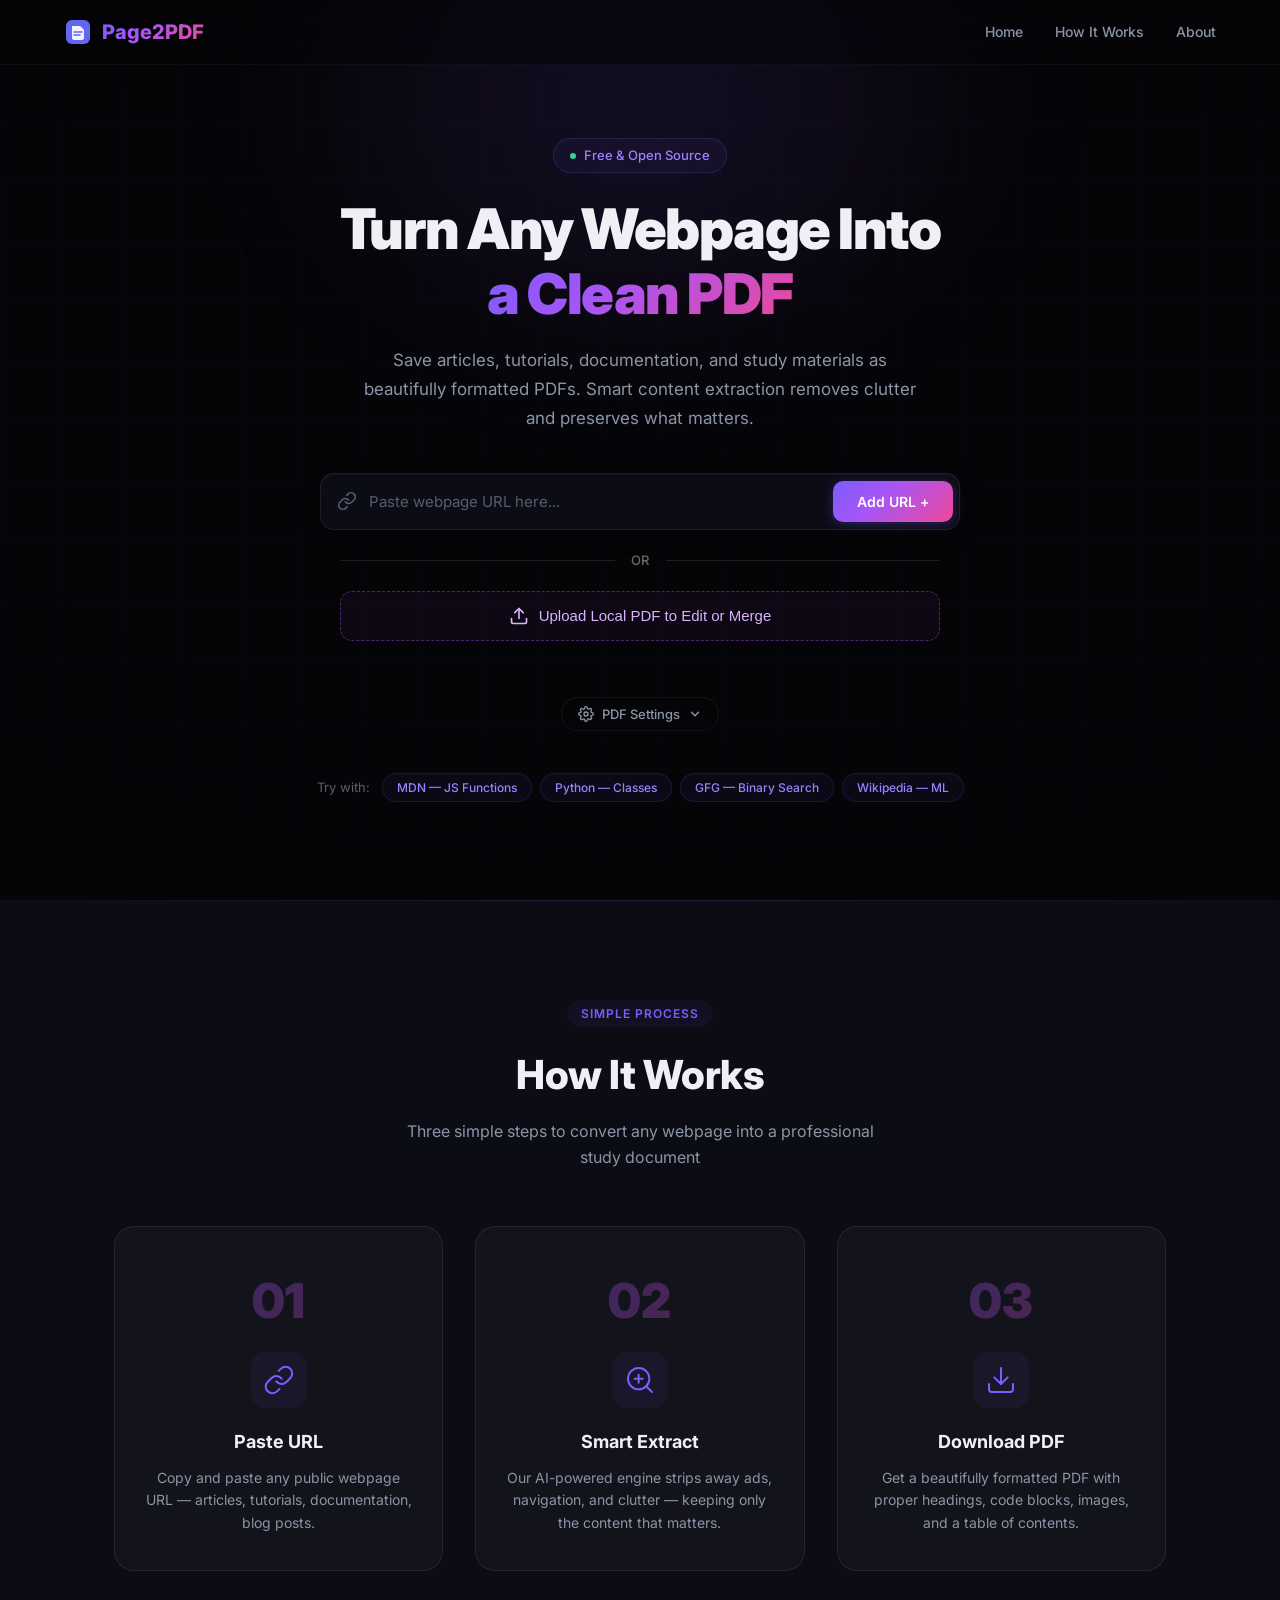
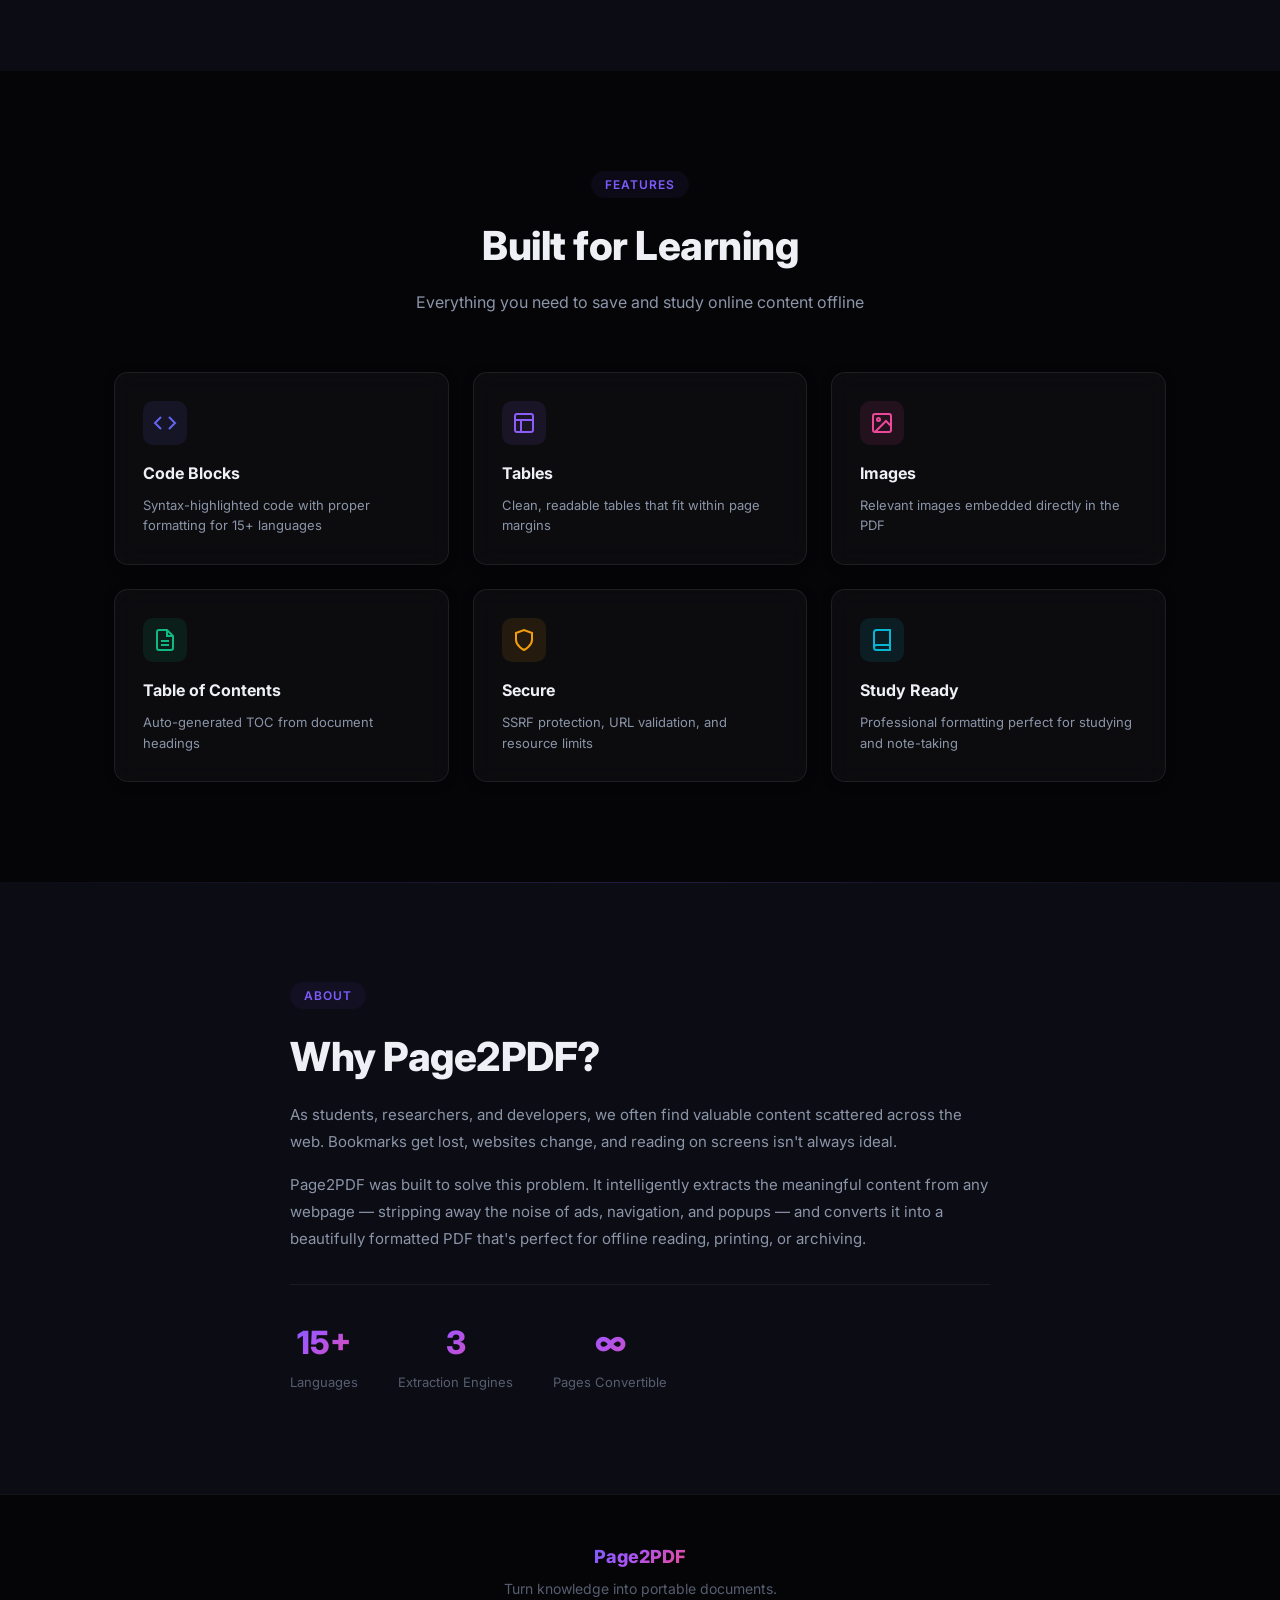
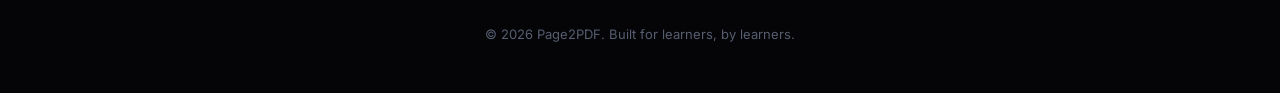
==== commit 267f15fc: "Premium UI redesign, custom filename, and Save As feature" ====
--- a/templates/index.html
+++ b/templates/index.html
@@ -9,7 +9,7 @@
     <link rel="preconnect" href="https://fonts.googleapis.com">
     <link rel="preconnect" href="https://fonts.gstatic.com" crossorigin>
     <link href="https://fonts.googleapis.com/css2?family=Inter:wght@300;400;500;600;700;800;900&family=JetBrains+Mono:wght@400;500&display=swap" rel="stylesheet">
-    <link rel="stylesheet" href="/static/css/style.css">
+    <link rel="stylesheet" href="/static/css/style.css?v=2">
 </head>
 <body>
     <!-- ─── Navigation ──────────────────────────────────────────── -->
@@ -261,37 +261,44 @@
             <!-- Page Management Section -->
             <div class="page-management-section" id="page-management-section" style="display: none; margin-top: 2rem;">
                 <div class="management-card" style="background: var(--bg-card); border: 1px solid var(--border); border-radius: var(--radius-lg); padding: 32px; text-align: left;">
-                    <div style="display: flex; justify-content: space-between; align-items: center; margin-bottom: 24px; flex-wrap: wrap; gap: 16px;">
-                        <h3 style="font-size: 20px; font-weight: 700; margin: 0;">Edit Final PDF</h3>
-                        <div style="display: flex; gap: 16px; align-items: center; flex-wrap: wrap;">
-                            <div style="font-size: 13px; color: var(--text-muted); background: var(--bg-secondary); padding: 8px 16px; border-radius: 8px; border: 1px solid var(--border);">
+                    <!-- Header -->
+                    <div style="display: flex; justify-content: space-between; align-items: center; margin-bottom: 28px; flex-wrap: wrap; gap: 16px;">
+                        <div style="display: flex; align-items: center; gap: 14px;">
+                            <div style="width: 42px; height: 42px; border-radius: 12px; background: linear-gradient(135deg, rgba(124,92,252,0.15), rgba(168,85,247,0.1)); display: flex; align-items: center; justify-content: center;">
+                                <svg width="20" height="20" viewBox="0 0 24 24" fill="none" stroke="#9b82ff" stroke-width="2" stroke-linecap="round" stroke-linejoin="round"><path d="M11 4H4a2 2 0 00-2 2v14a2 2 0 002 2h14a2 2 0 002-2v-7"/><path d="M18.5 2.5a2.121 2.121 0 013 3L12 15l-4 1 1-4 9.5-9.5z"/></svg>
+                            </div>
+                            <div>
+                                <h3 style="font-size: 20px; font-weight: 800; margin: 0; letter-spacing: -0.3px;">Edit Final PDF</h3>
+                                <p style="font-size: 12px; color: var(--text-muted); margin: 2px 0 0 0;">Select, remove, rotate, or reorder pages</p>
+                            </div>
+                        </div>
+                        <div style="display: flex; gap: 12px; align-items: center; flex-wrap: wrap;">
+                            <div style="font-size: 13px; color: var(--text-muted); background: rgba(255,255,255,0.03); padding: 8px 18px; border-radius: 100px; border: 1px solid var(--glass-border); backdrop-filter: blur(8px);">
                                 <span id="pm-total">Total: 0</span> &bull; 
-                                <span id="pm-kept" style="color: var(--success); font-weight: 500;">Kept: 0</span> &bull; 
-                                <span id="pm-removed" style="color: var(--error); font-weight: 500;">Removed: 0</span>
+                                <span id="pm-kept" style="color: var(--success); font-weight: 600;">Kept: 0</span> &bull; 
+                                <span id="pm-removed" style="color: var(--error); font-weight: 600;">Removed: 0</span>
                             </div>
-                            <button id="pm-btn-insert-file" type="button" style="background: rgba(168, 85, 247, 0.1); border: 1px dashed rgba(168, 85, 247, 0.5); color: #d8b4fe; padding: 8px 16px; border-radius: 8px; display: flex; align-items: center; gap: 8px; font-size: 14px; font-weight: 500; cursor: pointer; transition: all 0.2s ease;" onmouseover="this.style.background='rgba(168, 85, 247, 0.2)'" onmouseout="this.style.background='rgba(168, 85, 247, 0.1)'">
-                                <svg width="16" height="16" viewBox="0 0 24 24" fill="none" stroke="currentColor" stroke-width="2" stroke-linecap="round" stroke-linejoin="round">
-                                    <path d="M21 15v4a2 2 0 0 1-2 2H5a2 2 0 0 1-2-2v-4"></path>
-                                    <polyline points="17 8 12 3 7 8"></polyline>
-                                    <line x1="12" y1="3" x2="12" y2="15"></line>
-                                </svg>
-                                Insert PDF/Image
+                            <button id="pm-btn-insert-file" type="button" style="background: linear-gradient(135deg, rgba(168,85,247,0.1), rgba(236,72,153,0.05)); border: 1px dashed rgba(168,85,247,0.4); color: #d8b4fe; padding: 8px 18px; border-radius: 100px; display: flex; align-items: center; gap: 8px; font-size: 13px; font-weight: 600; cursor: pointer; transition: all 0.25s ease; font-family: var(--font);" onmouseover="this.style.background='linear-gradient(135deg, rgba(168,85,247,0.2), rgba(236,72,153,0.1))'; this.style.boxShadow='0 0 25px rgba(168,85,247,0.15)'" onmouseout="this.style.background='linear-gradient(135deg, rgba(168,85,247,0.1), rgba(236,72,153,0.05))'; this.style.boxShadow='none'">
+                                <svg width="14" height="14" viewBox="0 0 24 24" fill="none" stroke="currentColor" stroke-width="2.5" stroke-linecap="round" stroke-linejoin="round"><line x1="12" y1="5" x2="12" y2="19"/><line x1="5" y1="12" x2="19" y2="12"/></svg>
+                                Insert PDF / Image
                             </button>
                         </div>
                     </div>
                     
-                    <div class="pm-controls" style="display: flex; gap: 24px; margin-bottom: 24px; flex-wrap: wrap;">
-                        <div class="pm-actions" style="display: flex; gap: 12px; align-items: center;">
-                            <button id="pm-btn-remove-last" class="pm-btn" type="button">Remove Last Page</button>
+                    <!-- Controls -->
+                    <div style="display: flex; gap: 20px; margin-bottom: 24px; flex-wrap: wrap; align-items: stretch;">
+                        <div style="display: flex; gap: 8px; align-items: center; flex-wrap: wrap;">
+                            <button id="pm-btn-select-all" class="pm-btn" type="button">Select All</button>
+                            <button id="pm-btn-remove-last" class="pm-btn" type="button">Remove Last</button>
                             <button id="pm-btn-remove-selected" class="pm-btn" type="button">Remove Selected</button>
                             <button id="pm-btn-keep-selected" class="pm-btn" type="button">Keep Selected</button>
                             <button id="pm-btn-restore-all" class="pm-btn" type="button">Restore All</button>
                         </div>
                         
-                        <div class="pm-range" style="display: flex; gap: 12px; align-items: center; flex: 1; min-width: 300px;">
-                            <label for="pm-range-input" style="font-size: 13px; color: var(--text-secondary); white-space: nowrap;">Custom Range:</label>
-                            <input type="text" id="pm-range-input" placeholder="e.g. 1-5, 8, 10-12" style="flex: 1; background: var(--bg-input); border: 1px solid var(--border); border-radius: var(--radius-sm); padding: 8px 12px; color: var(--text-primary); font-size: 14px;">
-                            <button id="pm-btn-apply-range" class="pm-btn pm-btn-primary" type="button">Apply Range</button>
+                        <div style="display: flex; gap: 8px; align-items: center; flex: 1; min-width: 280px;">
+                            <label for="pm-range-input" style="font-size: 12px; color: var(--text-muted); white-space: nowrap; font-weight: 600; text-transform: uppercase; letter-spacing: 0.5px;">Range:</label>
+                            <input type="text" id="pm-range-input" placeholder="e.g. 1-5, 8, 10-12" style="flex: 1; background: var(--bg-input); border: 1px solid var(--glass-border); border-radius: var(--radius-sm); padding: 9px 14px; color: var(--text-primary); font-size: 13px; font-family: var(--font-mono);">
+                            <button id="pm-btn-apply-range" class="pm-btn pm-btn-primary" type="button">Apply</button>
                         </div>
                     </div>
                     <div id="pm-error-message" style="color: var(--error); font-size: 13px; margin-bottom: 16px; min-height: 20px;"></div>
@@ -357,32 +364,58 @@
 
             <!-- Download Section -->
             <div class="download-section" id="download-section">
-                <div class="download-card">
-                    <div class="download-icon">
-                        <svg width="48" height="48" viewBox="0 0 24 24" fill="none" stroke="#6366f1" stroke-width="1.5" stroke-linecap="round" stroke-linejoin="round">
-                            <path d="M21 15v4a2 2 0 01-2 2H5a2 2 0 01-2-2v-4"/>
-                            <polyline points="7 10 12 15 17 10"/>
-                            <line x1="12" y1="15" x2="12" y2="3"/>
-                        </svg>
-                    </div>
-                    <h3 class="download-title" id="download-title">PDF Successfully Generated</h3>
-                    <div class="download-stats" id="download-stats" style="margin-bottom: 1.5rem; color: #a1a1aa; font-size: 0.95rem;">
-                        <span id="dl-sources">5 Sources</span> &bull; 
-                        <span id="dl-pages">47 Pages</span> &bull; 
-                        <span id="dl-size">8.4 MB</span>
-                    </div>
-                    <p class="download-filename" id="download-filename"></p>
-                    <div class="download-actions" style="display: flex; gap: 1rem; justify-content: center; margin-bottom: 1.5rem;">
-                        <a class="download-btn" id="download-btn" href="#" download>
+                <div class="download-card" style="padding: 48px 40px; text-align: center;">
+                    <div style="width: 72px; height: 72px; margin: 0 auto 20px; border-radius: 50%; background: linear-gradient(135deg, rgba(124,92,252,0.15), rgba(168,85,247,0.1)); display: flex; align-items: center; justify-content: center;">
+                        <svg width="32" height="32" viewBox="0 0 24 24" fill="none" stroke="#9b82ff" stroke-width="1.5" stroke-linecap="round" stroke-linejoin="round">
+                            <path d="M20 6L9 17l-5-5"/>
+                        </svg>
+                    </div>
+                    <h3 class="download-title" id="download-title" style="font-size: 24px; font-weight: 800; margin-bottom: 8px;">PDF Ready to Download</h3>
+                    <div id="download-stats" style="display: flex; justify-content: center; gap: 24px; margin-bottom: 24px;">
+                        <div style="text-align: center;">
+                            <div id="dl-sources" style="font-size: 20px; font-weight: 700; color: var(--accent-hover);">5</div>
+                            <div style="font-size: 11px; color: var(--text-muted); text-transform: uppercase; letter-spacing: 1px;">Sources</div>
+                        </div>
+                        <div style="width: 1px; background: var(--glass-border);"></div>
+                        <div style="text-align: center;">
+                            <div id="dl-pages" style="font-size: 20px; font-weight: 700; color: var(--accent-hover);">47</div>
+                            <div style="font-size: 11px; color: var(--text-muted); text-transform: uppercase; letter-spacing: 1px;">Pages</div>
+                        </div>
+                        <div style="width: 1px; background: var(--glass-border);"></div>
+                        <div style="text-align: center;">
+                            <div id="dl-size" style="font-size: 20px; font-weight: 700; color: var(--accent-hover);">8.4 MB</div>
+                            <div style="font-size: 11px; color: var(--text-muted); text-transform: uppercase; letter-spacing: 1px;">Size</div>
+                        </div>
+                    </div>
+                    
+                    <div style="max-width: 400px; margin: 0 auto 24px; text-align: left;">
+                        <label style="font-size: 12px; font-weight: 600; color: var(--text-muted); text-transform: uppercase; letter-spacing: 0.5px; display: block; margin-bottom: 8px;">File Name</label>
+                        <div style="display: flex; align-items: center; gap: 0; background: var(--bg-input); border: 1px solid var(--glass-border); border-radius: var(--radius-sm); overflow: hidden;">
+                            <input type="text" id="custom-filename-input" placeholder="Enter custom filename..." style="flex: 1; background: none; border: none; outline: none; padding: 12px 16px; color: var(--text-primary); font-family: var(--font); font-size: 14px;">
+                            <span style="padding: 12px 16px; color: var(--text-muted); font-size: 13px; font-weight: 500; border-left: 1px solid var(--glass-border); background: rgba(255,255,255,0.02);">.pdf</span>
+                        </div>
+                    </div>
+                    
+                    <p class="download-filename" id="download-filename" style="display: none;"></p>
+                    <div style="display: flex; gap: 12px; justify-content: center; margin-bottom: 20px;">
+                        <a class="download-btn" id="download-btn" href="#" download style="padding: 14px 36px; border-radius: var(--radius-sm); font-size: 15px;">
                             <svg width="18" height="18" viewBox="0 0 24 24" fill="none" stroke="currentColor" stroke-width="2.5" stroke-linecap="round" stroke-linejoin="round">
                                 <path d="M21 15v4a2 2 0 01-2 2H5a2 2 0 01-2-2v-4"/>
                                 <polyline points="7 10 12 15 17 10"/>
                                 <line x1="12" y1="15" x2="12" y2="3"/>
                             </svg>
-                            Download Final PDF
+                            Download
                         </a>
-                    </div>
-                    <button class="new-btn" id="new-btn" type="button">
+                        <button id="save-as-btn" class="pm-btn pm-btn-primary" type="button" style="padding: 14px 24px; border-radius: var(--radius-sm); font-size: 15px; display: flex; align-items: center; gap: 8px;">
+                            <svg width="18" height="18" viewBox="0 0 24 24" fill="none" stroke="currentColor" stroke-width="2.5" stroke-linecap="round" stroke-linejoin="round">
+                                <path d="M19 21H5a2 2 0 0 1-2-2V5a2 2 0 0 1 2-2h11l5 5v11a2 2 0 0 1-2 2z"></path>
+                                <polyline points="17 21 17 13 7 13 7 21"></polyline>
+                                <polyline points="7 3 7 8 15 8"></polyline>
+                            </svg>
+                            Save As...
+                        </button>
+                    </div>
+                    <button class="new-btn" id="new-btn" type="button" style="border-radius: 100px; padding: 10px 24px;">
                         <svg width="16" height="16" viewBox="0 0 24 24" fill="none" stroke="currentColor" stroke-width="2" stroke-linecap="round" stroke-linejoin="round">
                             <line x1="12" y1="5" x2="12" y2="19"/>
                             <line x1="5" y1="12" x2="19" y2="12"/>
@@ -390,8 +423,8 @@
                         Start New Collection
                     </button>
                     
-                    <div class="individual-downloads" id="individual-downloads" style="margin-top: 2rem; border-top: 1px solid rgba(255,255,255,0.05); padding-top: 1.5rem; text-align: left;">
-                        <h4 style="margin: 0 0 1rem 0; font-size: 1rem; color: #f8fafc;">Individual PDFs</h4>
+                    <div id="individual-downloads" style="margin-top: 32px; border-top: 1px solid var(--glass-border); padding-top: 24px; text-align: left;">
+                        <h4 style="margin: 0 0 16px 0; font-size: 14px; font-weight: 600; color: var(--text-secondary); text-transform: uppercase; letter-spacing: 0.5px;">Individual PDFs</h4>
                         <div class="individual-downloads-list" id="individual-downloads-list">
                             <!-- Injected via JS -->
                         </div>
@@ -583,6 +616,6 @@
         </div>
     </footer>
 
-    <script src="/static/js/app.js"></script>
+    <script src="/static/js/app.js?v=3"></script>
 </body>
 </html>
--- a/static/css/style.css
+++ b/static/css/style.css
@@ -5,30 +5,34 @@
 
 /* ── CSS Variables ─────────────────────────────────────────────── */
 :root {
-    --bg-primary: #0a0a0f;
-    --bg-secondary: #111118;
-    --bg-card: #16161f;
-    --bg-card-hover: #1c1c28;
-    --bg-input: #12121a;
-    --surface: #1e1e2a;
-    --border: #2a2a3a;
-    --border-hover: #3a3a50;
-    --text-primary: #f0f0f5;
-    --text-secondary: #94a3b8;
-    --text-muted: #64748b;
-    --accent: #6366f1;
-    --accent-hover: #818cf8;
-    --accent-glow: rgba(99, 102, 241, 0.3);
-    --accent-subtle: rgba(99, 102, 241, 0.08);
-    --success: #10b981;
-    --error: #ef4444;
-    --warning: #f59e0b;
-    --gradient: linear-gradient(135deg, #6366f1 0%, #8b5cf6 50%, #a855f7 100%);
-    --radius: 12px;
-    --radius-sm: 8px;
-    --radius-lg: 16px;
-    --shadow: 0 4px 24px rgba(0, 0, 0, 0.3);
-    --shadow-lg: 0 8px 40px rgba(0, 0, 0, 0.4);
+    --bg-primary: #050508;
+    --bg-secondary: #0c0c14;
+    --bg-card: rgba(18, 18, 30, 0.7);
+    --bg-card-hover: #1a1a2e;
+    --bg-input: #0e0e1a;
+    --surface: #1a1a2e;
+    --border: rgba(255, 255, 255, 0.06);
+    --border-hover: rgba(255, 255, 255, 0.12);
+    --text-primary: #eef0f6;
+    --text-secondary: #8b95a8;
+    --text-muted: #565e70;
+    --accent: #7c5cfc;
+    --accent-hover: #9b82ff;
+    --accent-glow: rgba(124, 92, 252, 0.25);
+    --accent-subtle: rgba(124, 92, 252, 0.06);
+    --success: #34d399;
+    --error: #f87171;
+    --warning: #fbbf24;
+    --gradient: linear-gradient(135deg, #7c5cfc 0%, #a855f7 40%, #ec4899 100%);
+    --gradient-subtle: linear-gradient(135deg, rgba(124,92,252,0.15) 0%, rgba(168,85,247,0.08) 100%);
+    --glass: rgba(255, 255, 255, 0.03);
+    --glass-border: rgba(255, 255, 255, 0.08);
+    --radius: 14px;
+    --radius-sm: 10px;
+    --radius-lg: 20px;
+    --shadow: 0 4px 30px rgba(0, 0, 0, 0.4);
+    --shadow-lg: 0 12px 50px rgba(0, 0, 0, 0.5);
+    --shadow-glow: 0 0 40px rgba(124, 92, 252, 0.15);
     --transition: 0.3s cubic-bezier(0.4, 0, 0.2, 1);
     --font: 'Inter', -apple-system, BlinkMacSystemFont, 'Segoe UI', sans-serif;
     --font-mono: 'JetBrains Mono', 'Fira Code', monospace;
@@ -639,39 +643,53 @@
 
 /* ── Page Management ───────────────────────────────────────────── */
 .pm-btn {
-    background: var(--bg-input); border: 1px solid var(--border);
-    color: var(--text-secondary); padding: 8px 14px; border-radius: var(--radius-sm);
-    font-size: 13px; font-weight: 500; cursor: pointer; transition: all 0.2s;
+    background: var(--glass); border: 1px solid var(--glass-border);
+    color: var(--text-secondary); padding: 9px 18px; border-radius: var(--radius-sm);
+    font-size: 13px; font-weight: 500; cursor: pointer; transition: all 0.25s;
     white-space: nowrap; font-family: var(--font);
-}
-.pm-btn:hover { border-color: var(--accent); color: var(--text-primary); }
+    backdrop-filter: blur(8px);
+}
+.pm-btn:hover {
+    border-color: var(--accent); color: var(--text-primary);
+    background: rgba(124, 92, 252, 0.08);
+    box-shadow: 0 0 20px rgba(124, 92, 252, 0.1);
+    transform: translateY(-1px);
+}
 
 .pm-btn-primary {
-    background: rgba(99, 102, 241, 0.1); border-color: rgba(99, 102, 241, 0.3); color: var(--accent);
-}
-.pm-btn-primary:hover { background: rgba(99, 102, 241, 0.2); }
+    background: linear-gradient(135deg, rgba(124,92,252,0.15), rgba(168,85,247,0.1));
+    border-color: rgba(124, 92, 252, 0.3); color: var(--accent-hover);
+}
+.pm-btn-primary:hover {
+    background: linear-gradient(135deg, rgba(124,92,252,0.25), rgba(168,85,247,0.15));
+    box-shadow: 0 0 25px rgba(124, 92, 252, 0.15);
+}
 
 .pm-thumbnail-item {
     position: relative; display: flex; flex-direction: column; align-items: center; gap: 8px;
-    cursor: pointer; user-select: none; transition: transform 0.2s;
-}
-
-.pm-thumbnail-item:hover { transform: translateY(-2px); }
+    cursor: pointer; user-select: none; transition: all 0.3s cubic-bezier(0.4, 0, 0.2, 1);
+}
+
+.pm-thumbnail-item:hover { transform: translateY(-4px) scale(1.02); }
 
 .pm-thumbnail-img-wrapper {
-    position: relative; width: 100%; aspect-ratio: 1 / 1.414; /* A4 ratio */
-    background: white; border-radius: 4px; overflow: hidden;
-    border: 2px solid transparent; transition: all 0.2s;
-    box-shadow: 0 2px 8px rgba(0,0,0,0.2);
+    position: relative; width: 100%; aspect-ratio: 1 / 1.414;
+    background: white; border-radius: 6px; overflow: hidden;
+    border: 2px solid transparent; transition: all 0.3s;
+    box-shadow: 0 4px 16px rgba(0,0,0,0.3), 0 1px 4px rgba(0,0,0,0.2);
+}
+
+.pm-thumbnail-item:hover .pm-thumbnail-img-wrapper {
+    box-shadow: 0 8px 30px rgba(0,0,0,0.4), 0 0 20px rgba(124,92,252,0.1);
 }
 
 .pm-thumbnail-item.selected .pm-thumbnail-img-wrapper {
     border-color: var(--accent);
-    box-shadow: 0 0 0 2px var(--accent-glow);
+    box-shadow: 0 0 0 3px var(--accent-glow), 0 8px 30px rgba(124,92,252,0.2);
 }
 
 .pm-thumbnail-item.removed .pm-thumbnail-img-wrapper {
-    opacity: 0.4; filter: grayscale(100%);
+    opacity: 0.3; filter: grayscale(100%) brightness(0.7);
 }
 
 .pm-thumbnail-img {
@@ -679,50 +697,156 @@
 }
 
 .pm-thumbnail-label {
-    font-size: 12px; font-weight: 500; color: var(--text-secondary);
+    font-size: 11px; font-weight: 600; color: var(--text-muted);
+    letter-spacing: 0.5px;
 }
 
 .pm-thumbnail-status {
-    position: absolute; top: 6px; right: 6px; width: 20px; height: 20px;
+    position: absolute; top: 6px; right: 6px; width: 22px; height: 22px;
     border-radius: 50%; display: flex; align-items: center; justify-content: center;
-    background: rgba(0,0,0,0.5); color: white; transition: all 0.2s; z-index: 2;
+    background: rgba(0,0,0,0.6); color: white; transition: all 0.25s; z-index: 2;
+    backdrop-filter: blur(4px);
 }
 
 .pm-thumbnail-zoom {
-    position: absolute; top: 6px; left: 6px; width: 20px; height: 20px;
+    position: absolute; top: 6px; left: 6px; width: 22px; height: 22px;
     border-radius: 50%; display: flex; align-items: center; justify-content: center;
-    background: rgba(0,0,0,0.5); color: white; transition: all 0.2s; z-index: 2;
-    opacity: 0;
-}
-
-.pm-thumbnail-item:hover .pm-thumbnail-zoom {
-    opacity: 1;
-}
-
-.pm-thumbnail-zoom:hover {
-    background: var(--accent);
-}
-
-.pm-thumbnail-item.selected .pm-thumbnail-status {
-    background: var(--success);
-}
-.pm-thumbnail-item.removed .pm-thumbnail-status {
-    background: var(--error);
-}
+    background: rgba(0,0,0,0.6); color: white; transition: all 0.25s; z-index: 2;
+    opacity: 0; backdrop-filter: blur(4px);
+}
+
+.pm-thumbnail-item:hover .pm-thumbnail-zoom { opacity: 1; }
+.pm-thumbnail-zoom:hover { background: var(--accent); }
+
+.pm-thumbnail-item.selected .pm-thumbnail-status { background: var(--success); }
+.pm-thumbnail-item.removed .pm-thumbnail-status { background: var(--error); }
 
 .pm-thumbnail-item.dragging {
-    opacity: 0.5;
-    transform: scale(0.95);
-    z-index: 10;
+    opacity: 0.5; transform: scale(0.92) rotate(2deg); z-index: 10;
 }
 
 .pm-thumbnail-item.drag-over {
-    border: 2px dashed var(--accent);
-    transform: scale(1.02);
-}
-
-.pm-thumbnail-rotate:hover {
-    background: var(--accent) !important;
+    border: 2px dashed var(--accent); transform: scale(1.04);
+    border-radius: var(--radius-sm);
+}
+
+.pm-thumbnail-rotate:hover { background: var(--accent) !important; }
+
+/* ── Premium Glassmorphism Cards ──────────────────────────────── */
+.management-card {
+    background: linear-gradient(145deg, rgba(18,18,30,0.8), rgba(12,12,20,0.9)) !important;
+    border: 1px solid var(--glass-border) !important;
+    backdrop-filter: blur(20px);
+    box-shadow: var(--shadow-lg), inset 0 1px 0 rgba(255,255,255,0.04);
+}
+
+.download-card {
+    background: linear-gradient(145deg, rgba(18,18,30,0.8), rgba(12,12,20,0.9));
+    border: 1px solid var(--glass-border);
+    backdrop-filter: blur(20px);
+    box-shadow: var(--shadow-lg), inset 0 1px 0 rgba(255,255,255,0.04);
+}
+
+/* ── Premium Navbar ───────────────────────────────────────────── */
+.navbar {
+    background: rgba(5, 5, 8, 0.6) !important;
+    backdrop-filter: blur(24px) saturate(1.5) !important;
+    border-bottom: 1px solid rgba(255,255,255,0.04) !important;
+}
+
+/* ── Premium Buttons ──────────────────────────────────────────── */
+.generate-btn, .add-url-btn {
+    background: var(--gradient) !important;
+    box-shadow: 0 2px 12px rgba(124, 92, 252, 0.3);
+    position: relative; overflow: hidden;
+}
+.generate-btn::before, .add-url-btn::before {
+    content: ''; position: absolute; inset: 0;
+    background: linear-gradient(135deg, rgba(255,255,255,0.15) 0%, transparent 50%);
+    opacity: 0; transition: opacity 0.3s;
+}
+.generate-btn:hover::before, .add-url-btn:hover::before { opacity: 1; }
+.generate-btn:hover, .add-url-btn:hover {
+    box-shadow: 0 6px 30px rgba(124, 92, 252, 0.4), 0 0 60px rgba(124, 92, 252, 0.15) !important;
+}
+
+/* ── Premium Input ────────────────────────────────────────────── */
+.input-wrapper {
+    background: rgba(14, 14, 26, 0.8) !important;
+    border: 1px solid var(--glass-border) !important;
+    backdrop-filter: blur(12px);
+    box-shadow: 0 4px 20px rgba(0,0,0,0.3), inset 0 1px 0 rgba(255,255,255,0.03);
+}
+.input-wrapper:focus-within {
+    border-color: var(--accent) !important;
+    box-shadow: 0 0 0 4px var(--accent-glow), 0 4px 20px rgba(0,0,0,0.3), var(--shadow-glow) !important;
+}
+
+/* ── Premium Modal ────────────────────────────────────────────── */
+.modal-content {
+    background: linear-gradient(145deg, rgba(20,20,35,0.95), rgba(12,12,22,0.98)) !important;
+    border: 1px solid rgba(255,255,255,0.08) !important;
+    backdrop-filter: blur(40px) !important;
+    box-shadow: 0 24px 80px rgba(0,0,0,0.6), 0 0 60px rgba(124,92,252,0.08), inset 0 1px 0 rgba(255,255,255,0.06) !important;
+}
+
+/* ── Premium Feature Cards ────────────────────────────────────── */
+.feature-card {
+    background: var(--glass); border: 1px solid var(--glass-border);
+    backdrop-filter: blur(12px);
+    box-shadow: 0 2px 12px rgba(0,0,0,0.2);
+}
+.feature-card:hover {
+    border-color: rgba(124,92,252,0.2);
+    box-shadow: 0 8px 30px rgba(0,0,0,0.3), 0 0 30px rgba(124,92,252,0.06);
+}
+
+.step-card {
+    background: var(--glass); border: 1px solid var(--glass-border);
+    backdrop-filter: blur(12px);
+}
+.step-card:hover {
+    border-color: rgba(124,92,252,0.3);
+    box-shadow: var(--shadow-lg), var(--shadow-glow);
+}
+
+/* ── Premium URL Items ────────────────────────────────────────── */
+.url-item {
+    background: var(--glass) !important; border: 1px solid var(--glass-border) !important;
+    backdrop-filter: blur(12px);
+}
+.url-item:hover {
+    border-color: rgba(124,92,252,0.15) !important;
+    box-shadow: 0 4px 20px rgba(0,0,0,0.2);
+}
+
+/* ── Premium Hero Glow ────────────────────────────────────────── */
+.hero-glow {
+    background: radial-gradient(ellipse, rgba(124,92,252,0.12) 0%, rgba(168,85,247,0.06) 40%, transparent 70%) !important;
+}
+
+.hero-grid {
+    background-image:
+        linear-gradient(rgba(124,92,252,0.025) 1px, transparent 1px),
+        linear-gradient(90deg, rgba(124,92,252,0.025) 1px, transparent 1px) !important;
+}
+
+/* ── Scrollbar ────────────────────────────────────────────────── */
+::-webkit-scrollbar { width: 6px; }
+::-webkit-scrollbar-track { background: transparent; }
+::-webkit-scrollbar-thumb {
+    background: rgba(124,92,252,0.2); border-radius: 10px;
+}
+::-webkit-scrollbar-thumb:hover { background: rgba(124,92,252,0.4); }
+
+/* ── Premium Section Backgrounds ──────────────────────────────── */
+.how-it-works, .about {
+    background: var(--bg-secondary) !important;
+    position: relative;
+}
+.how-it-works::before, .about::before {
+    content: ''; position: absolute; top: 0; left: 0; right: 0; height: 1px;
+    background: linear-gradient(90deg, transparent, rgba(124,92,252,0.2), transparent);
 }
 
 /* ── Responsive ────────────────────────────────────────────────── */
@@ -731,17 +855,15 @@
     .nav-links.open {
         display: flex; flex-direction: column; gap: 0;
         position: absolute; top: 64px; left: 0; right: 0;
-        background: var(--bg-secondary); border-bottom: 1px solid var(--border);
-        padding: 16px;
+        background: rgba(12,12,20,0.95); backdrop-filter: blur(20px);
+        border-bottom: 1px solid var(--glass-border); padding: 16px;
     }
     .nav-links.open .nav-link { padding: 12px; }
     .nav-toggle { display: block; }
-
     .input-wrapper { flex-direction: column; padding: 12px; gap: 8px; }
     .input-icon { display: none; }
     .url-input { width: 100%; text-align: center; }
     .generate-btn { width: 100%; justify-content: center; padding: 14px; }
-
     .steps-grid, .features-grid { grid-template-columns: 1fr; }
     .settings-grid { grid-template-columns: 1fr; }
     .about-stats { flex-direction: column; gap: 20px; }
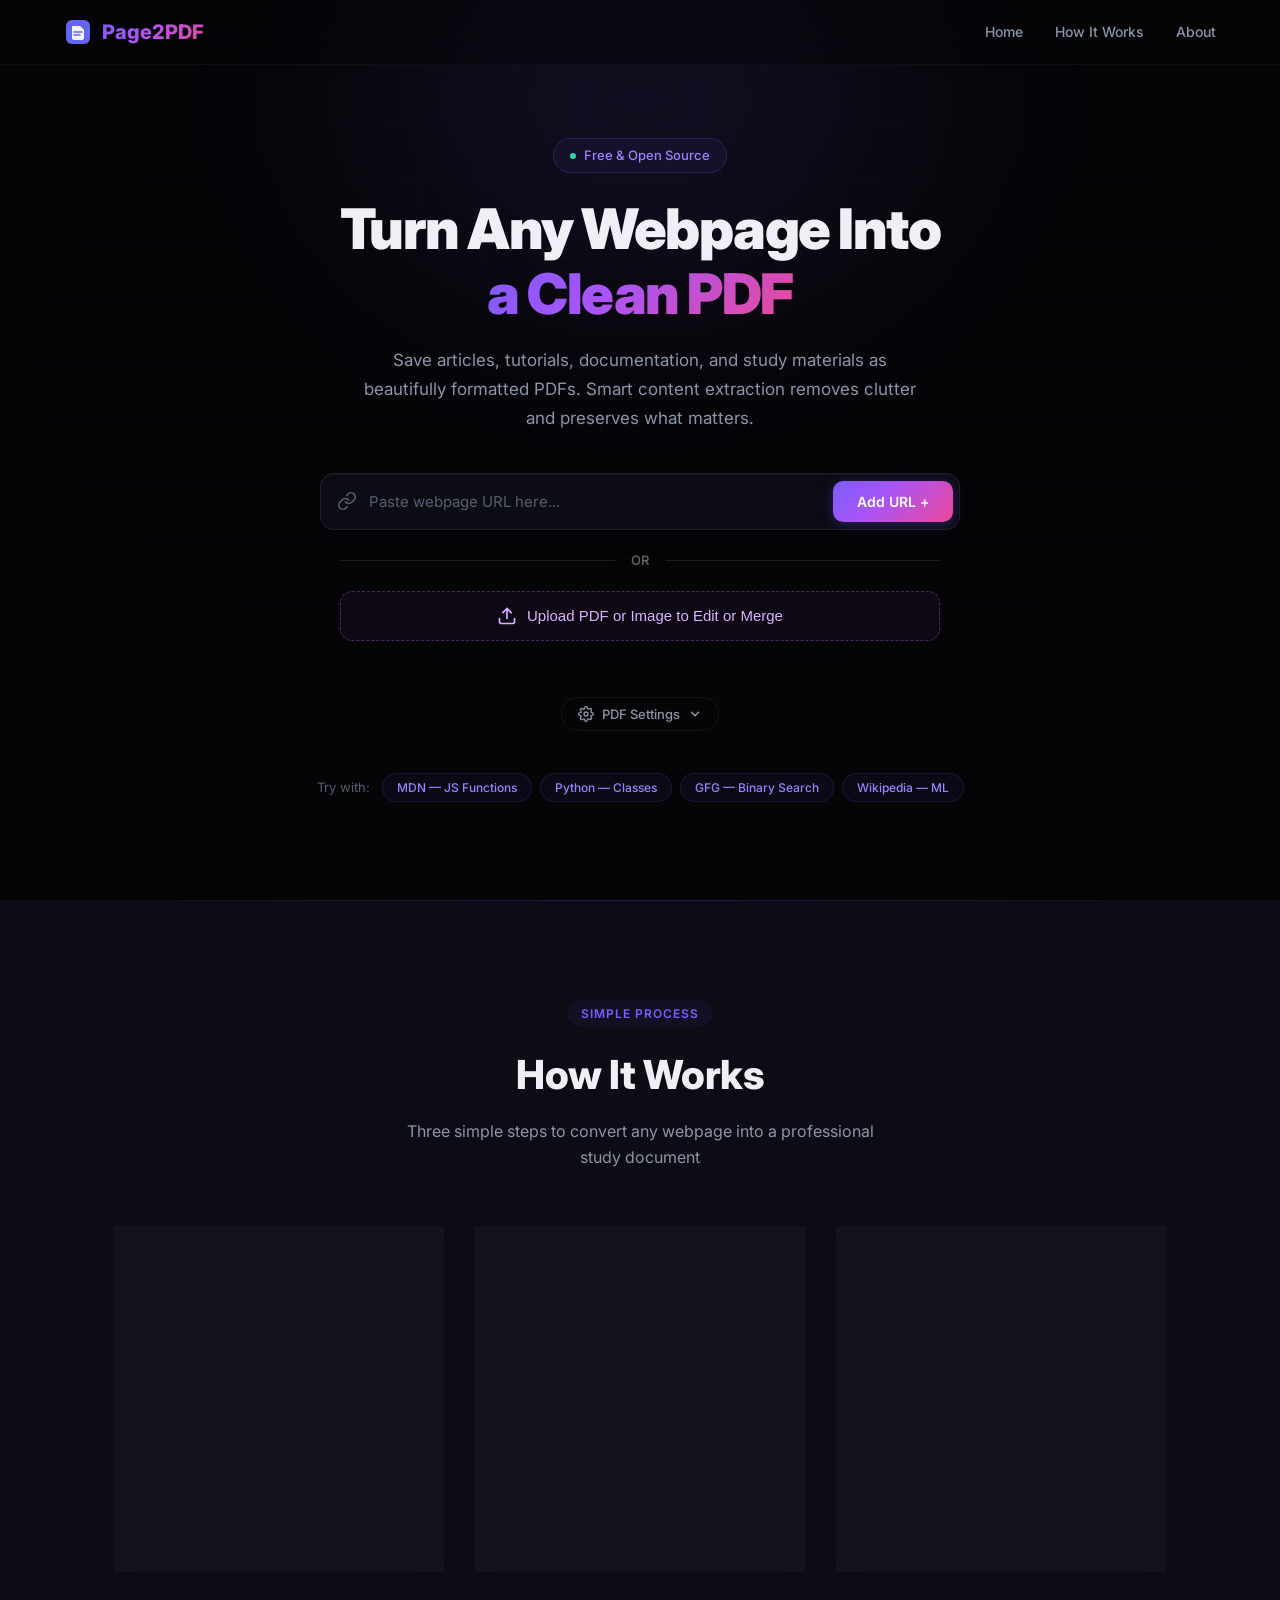
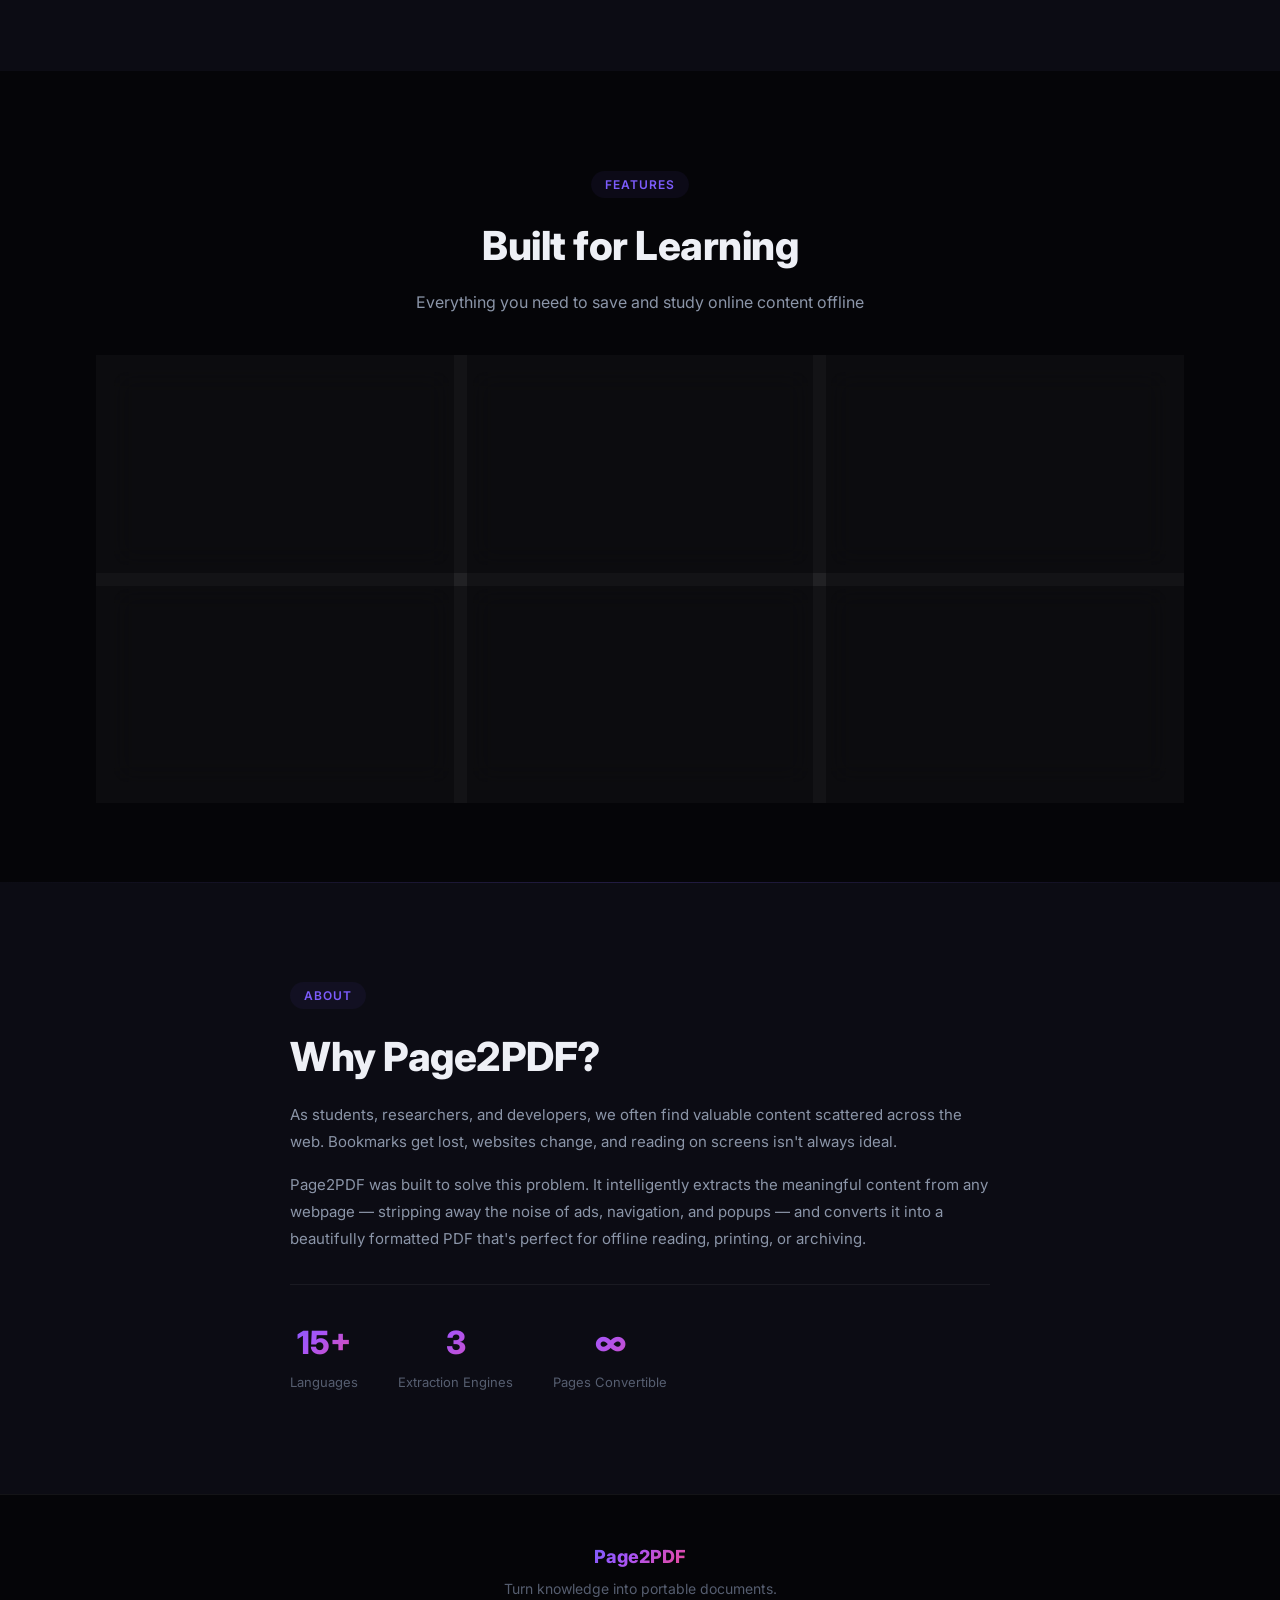
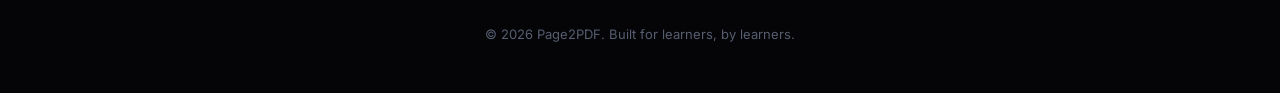
==== commit 4b6f902e: "Fix Dict import error" ====
--- a/templates/index.html
+++ b/templates/index.html
@@ -95,14 +95,14 @@
                 </div>
 
                 <div class="upload-wrapper" style="display: flex; justify-content: center; margin-bottom: 16px;">
-                    <input type="file" id="pdf-upload-input" accept=".pdf" style="display: none;">
-                    <button class="upload-pdf-btn" id="upload-pdf-btn" type="button" onclick="document.getElementById('pdf-upload-input').click()" style="display: flex; align-items: center; justify-content: center; gap: 10px; width: 100%; max-width: 600px; padding: 14px 24px; background: rgba(168, 85, 247, 0.05); border: 1px dashed rgba(168, 85, 247, 0.4); border-radius: 12px; color: #d8b4fe; font-size: 15px; font-weight: 500; cursor: pointer; transition: all 0.2s ease;" onmouseover="this.style.background='rgba(168, 85, 247, 0.1)'; this.style.borderColor='rgba(168, 85, 247, 0.8)'" onmouseout="this.style.background='rgba(168, 85, 247, 0.05)'; this.style.borderColor='rgba(168, 85, 247, 0.4)'">
+                    <input type="file" id="pdf-upload-input" accept=".pdf,.png,.jpg,.jpeg,.webp" multiple style="display: none;">
+                    <button class="upload-pdf-btn upload-drop-zone" id="upload-pdf-btn" type="button" onclick="document.getElementById('pdf-upload-input').click()" style="display: flex; align-items: center; justify-content: center; gap: 10px; width: 100%; max-width: 600px; padding: 14px 24px; background: rgba(168, 85, 247, 0.05); border: 1px dashed rgba(168, 85, 247, 0.4); border-radius: 12px; color: #d8b4fe; font-size: 15px; font-weight: 500; cursor: pointer; transition: all 0.2s ease;" onmouseover="this.style.background='rgba(168, 85, 247, 0.1)'; this.style.borderColor='rgba(168, 85, 247, 0.8)'" onmouseout="this.style.background='rgba(168, 85, 247, 0.05)'; this.style.borderColor='rgba(168, 85, 247, 0.4)'">
                         <svg width="20" height="20" viewBox="0 0 24 24" fill="none" stroke="currentColor" stroke-width="2" stroke-linecap="round" stroke-linejoin="round">
                             <path d="M21 15v4a2 2 0 0 1-2 2H5a2 2 0 0 1-2-2v-4"></path>
                             <polyline points="17 8 12 3 7 8"></polyline>
                             <line x1="12" y1="3" x2="12" y2="15"></line>
                         </svg>
-                        Upload Local PDF to Edit or Merge
+                        Upload PDF or Image to Edit or Merge
                     </button>
                 </div>
                 
@@ -336,7 +336,12 @@
                     <div style="display: flex; flex-direction: column; gap: 20px;">
                         <div>
                             <label style="display: block; font-size: 14px; font-weight: 600; margin-bottom: 8px;">1. Select File (PDF or Image)</label>
-                            <input type="file" id="insert-file-input" accept=".pdf,.png,.jpg,.jpeg,.webp" style="width: 100%; padding: 10px; background: var(--bg-input); border: 1px solid var(--border); border-radius: var(--radius-sm); color: var(--text-primary);">
+                            <div id="insert-file-drop-zone" style="padding: 18px; border: 1px dashed var(--accent); border-radius: var(--radius-sm); text-align: center; color: var(--text-muted); cursor: pointer;">Drop a PDF or image here, or click to browse<input type="file" id="insert-file-input" accept=".pdf,.png,.jpg,.jpeg,.webp" style="display: none;"></div>
+                        </div>
+
+                        <div>
+                            <label for="insert-url-input" style="display: block; font-size: 14px; font-weight: 600; margin-bottom: 8px;">Or insert a webpage link</label>
+                            <input type="url" id="insert-url-input" placeholder="https://example.com/article" style="width: 100%; box-sizing: border-box; padding: 12px; background: var(--bg-input); border: 1px solid var(--border); border-radius: var(--radius-sm); color: var(--text-primary);">
                         </div>
                         
                         <div>
@@ -356,7 +361,7 @@
                         <div id="insert-error-message" style="color: var(--error); font-size: 13px;"></div>
                         
                         <button id="btn-confirm-insert" class="generate-btn" type="button" style="width: 100%; margin-top: 8px; justify-content: center;">
-                            <span class="btn-text">Insert File</span>
+                            <span class="btn-text">Insert File or Link</span>
                         </button>
                     </div>
                 </div>
@@ -413,6 +418,10 @@
                                 <polyline points="7 3 7 8 15 8"></polyline>
                             </svg>
                             Save As...
+                        </button>
+                        <button id="edit-download-btn" class="pm-btn" type="button" style="padding: 14px 24px; border-radius: var(--radius-sm); font-size: 15px; display: flex; align-items: center; gap: 8px;">
+                            <svg width="18" height="18" viewBox="0 0 24 24" fill="none" stroke="currentColor" stroke-width="2" stroke-linecap="round" stroke-linejoin="round"><path d="M12 20h9"/><path d="M16.5 3.5a2.121 2.121 0 0 1 3 3L7 19l-4 1 1-4Z"/></svg>
+                            Edit & Add More
                         </button>
                     </div>
                     <button class="new-btn" id="new-btn" type="button" style="border-radius: 100px; padding: 10px 24px;">
--- a/static/css/style.css
+++ b/static/css/style.css
@@ -587,6 +587,13 @@
     opacity: 0.5; border-color: var(--accent); box-shadow: var(--shadow);
 }
 
+.upload-drop-zone.drag-over,
+#insert-file-drop-zone.drag-over {
+    background: rgba(99, 102, 241, 0.16) !important;
+    border-color: var(--accent-hover) !important;
+    color: var(--text-primary) !important;
+}
+
 .url-item-drag-handle {
     color: var(--text-muted); cursor: grab; display: flex;
 }
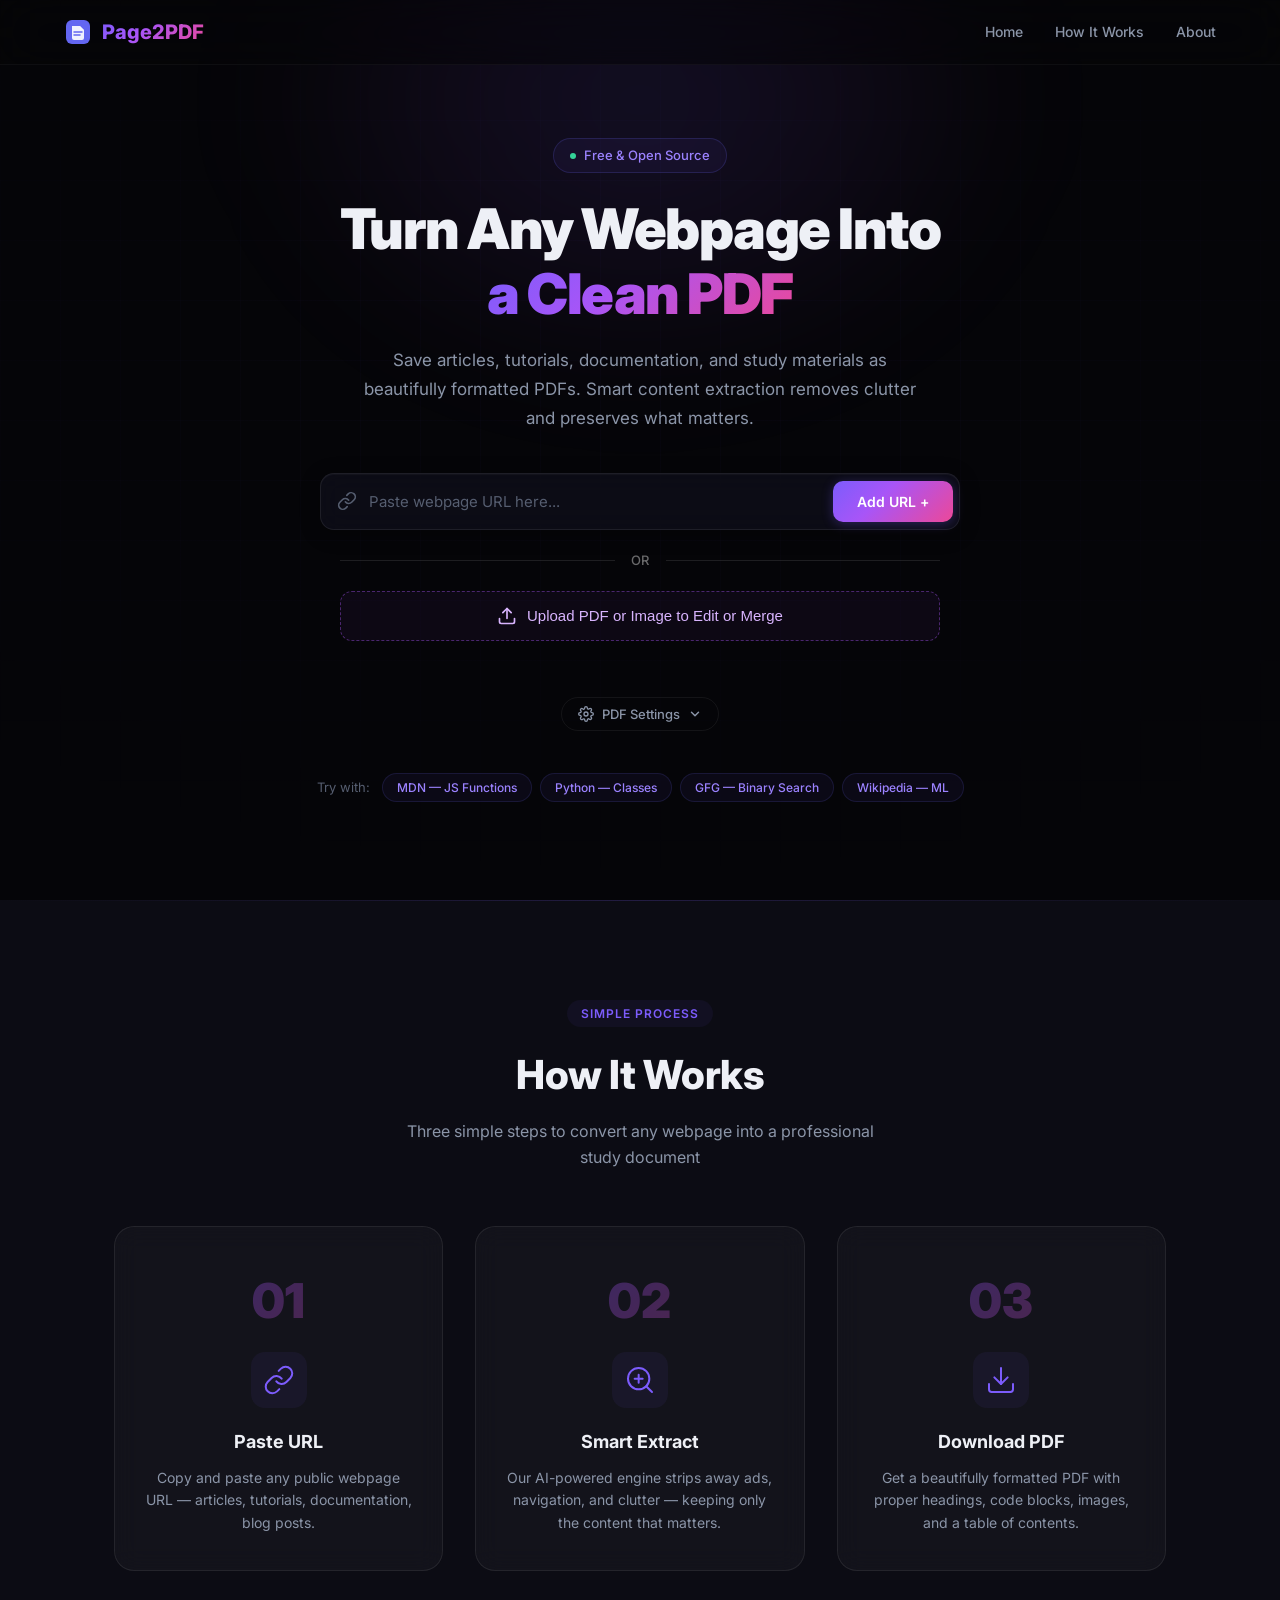
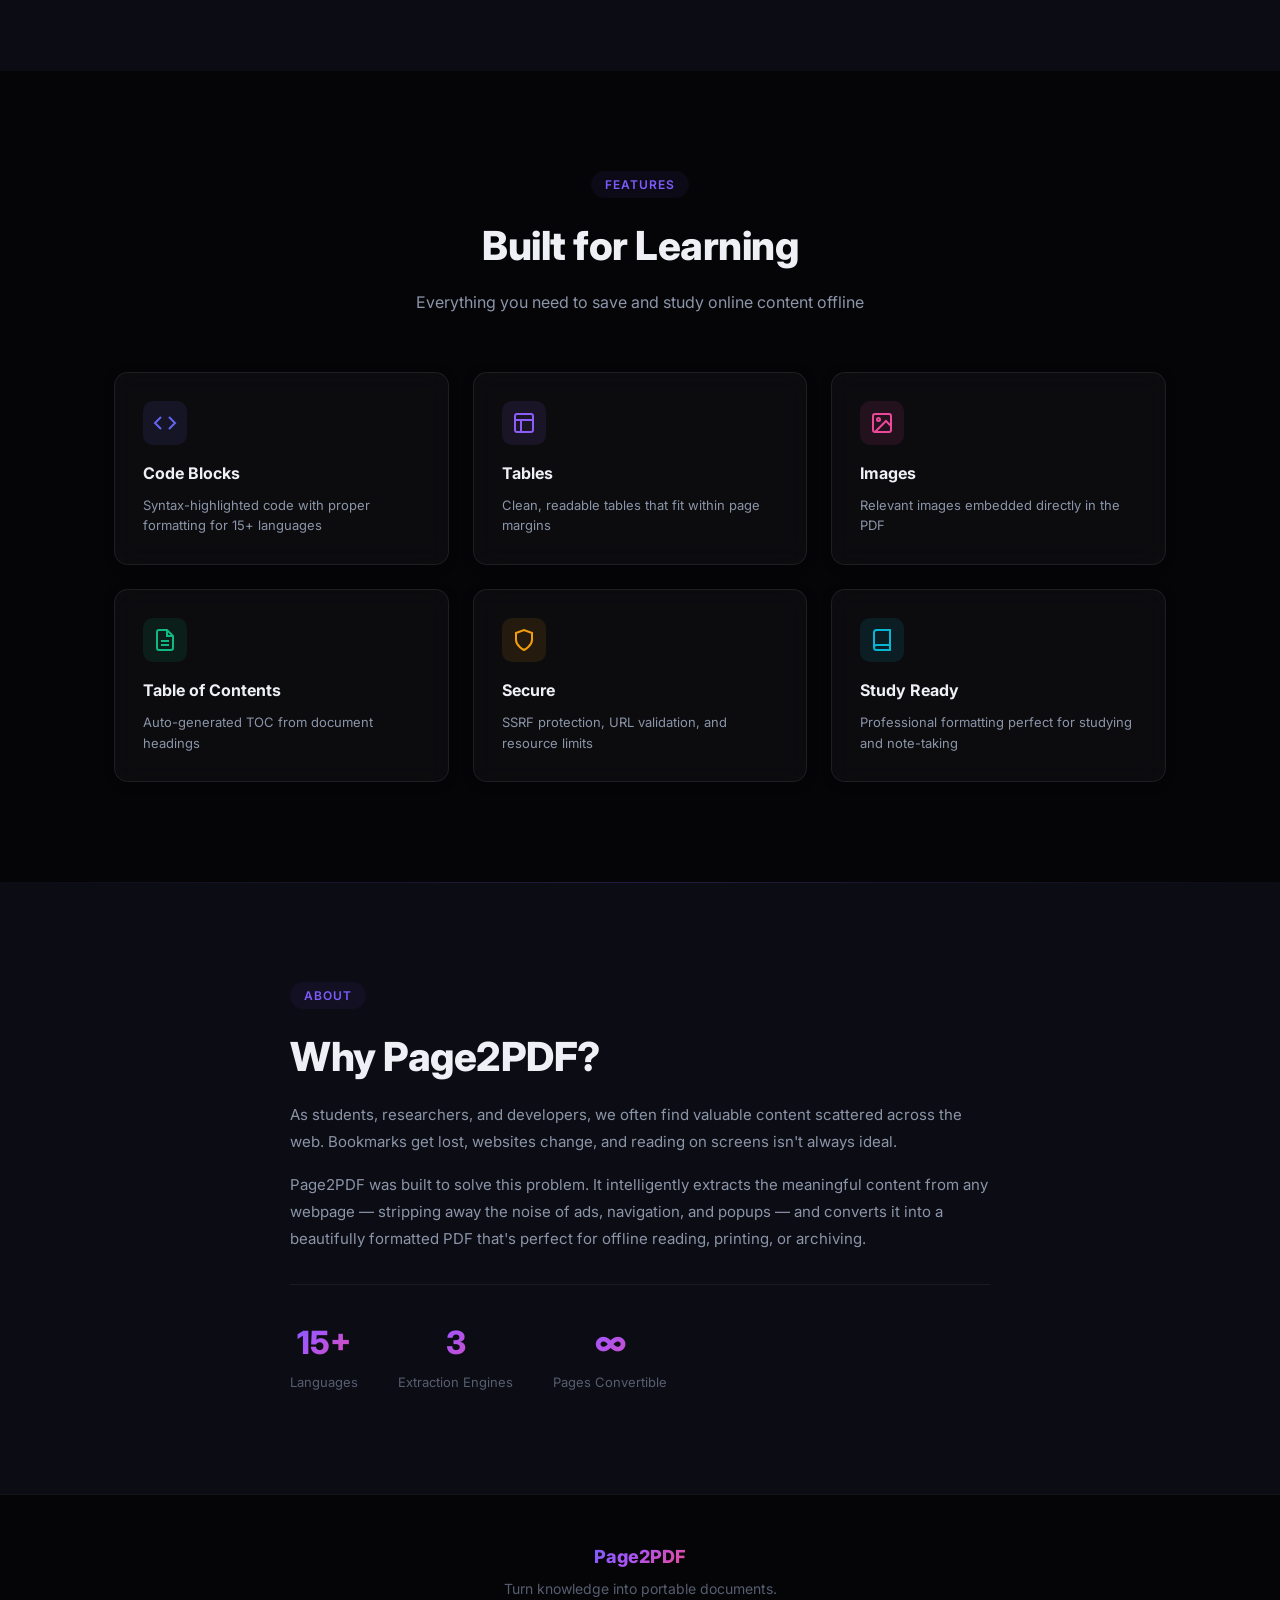
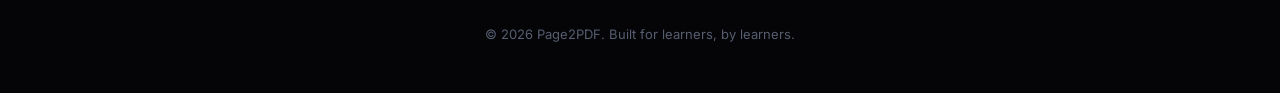
==== commit 249018e2: "Fix  error" ====
--- a/templates/index.html
+++ b/templates/index.html
@@ -9,7 +9,7 @@
     <link rel="preconnect" href="https://fonts.googleapis.com">
     <link rel="preconnect" href="https://fonts.gstatic.com" crossorigin>
     <link href="https://fonts.googleapis.com/css2?family=Inter:wght@300;400;500;600;700;800;900&family=JetBrains+Mono:wght@400;500&display=swap" rel="stylesheet">
-    <link rel="stylesheet" href="/static/css/style.css?v=2">
+    <link rel="stylesheet" href="/static/css/style.css?v=3">
 </head>
 <body>
     <!-- ─── Navigation ──────────────────────────────────────────── -->
@@ -95,8 +95,8 @@
                 </div>
 
                 <div class="upload-wrapper" style="display: flex; justify-content: center; margin-bottom: 16px;">
-                    <input type="file" id="pdf-upload-input" accept=".pdf,.png,.jpg,.jpeg,.webp" multiple style="display: none;">
-                    <button class="upload-pdf-btn upload-drop-zone" id="upload-pdf-btn" type="button" onclick="document.getElementById('pdf-upload-input').click()" style="display: flex; align-items: center; justify-content: center; gap: 10px; width: 100%; max-width: 600px; padding: 14px 24px; background: rgba(168, 85, 247, 0.05); border: 1px dashed rgba(168, 85, 247, 0.4); border-radius: 12px; color: #d8b4fe; font-size: 15px; font-weight: 500; cursor: pointer; transition: all 0.2s ease;" onmouseover="this.style.background='rgba(168, 85, 247, 0.1)'; this.style.borderColor='rgba(168, 85, 247, 0.8)'" onmouseout="this.style.background='rgba(168, 85, 247, 0.05)'; this.style.borderColor='rgba(168, 85, 247, 0.4)'">
+                    <input type="file" id="pdf-upload-input" accept="application/pdf,image/png,image/jpeg,image/webp,.pdf,.png,.jpg,.jpeg,.webp" multiple style="display: none;">
+                    <button class="upload-pdf-btn upload-drop-zone" id="upload-pdf-btn" type="button" style="display: flex; align-items: center; justify-content: center; gap: 10px; width: 100%; max-width: 600px; padding: 14px 24px; background: rgba(168, 85, 247, 0.05); border: 1px dashed rgba(168, 85, 247, 0.4); border-radius: 12px; color: #d8b4fe; font-size: 15px; font-weight: 500; cursor: pointer; transition: all 0.2s ease;" onmouseover="this.style.background='rgba(168, 85, 247, 0.1)'; this.style.borderColor='rgba(168, 85, 247, 0.8)'" onmouseout="this.style.background='rgba(168, 85, 247, 0.05)'; this.style.borderColor='rgba(168, 85, 247, 0.4)'">
                         <svg width="20" height="20" viewBox="0 0 24 24" fill="none" stroke="currentColor" stroke-width="2" stroke-linecap="round" stroke-linejoin="round">
                             <path d="M21 15v4a2 2 0 0 1-2 2H5a2 2 0 0 1-2-2v-4"></path>
                             <polyline points="17 8 12 3 7 8"></polyline>
@@ -336,7 +336,7 @@
                     <div style="display: flex; flex-direction: column; gap: 20px;">
                         <div>
                             <label style="display: block; font-size: 14px; font-weight: 600; margin-bottom: 8px;">1. Select File (PDF or Image)</label>
-                            <div id="insert-file-drop-zone" style="padding: 18px; border: 1px dashed var(--accent); border-radius: var(--radius-sm); text-align: center; color: var(--text-muted); cursor: pointer;">Drop a PDF or image here, or click to browse<input type="file" id="insert-file-input" accept=".pdf,.png,.jpg,.jpeg,.webp" style="display: none;"></div>
+                            <div id="insert-file-drop-zone" style="padding: 18px; border: 1px dashed var(--accent); border-radius: var(--radius-sm); text-align: center; color: var(--text-muted); cursor: pointer;">Drop a PDF or image here, or click to browse<input type="file" id="insert-file-input" accept="application/pdf,image/png,image/jpeg,image/webp,.pdf,.png,.jpg,.jpeg,.webp" style="display: none;"></div>
                         </div>
 
                         <div>
@@ -625,6 +625,6 @@
         </div>
     </footer>
 
-    <script src="/static/js/app.js?v=3"></script>
+    <script src="/static/js/app.js?v=4"></script>
 </body>
 </html>
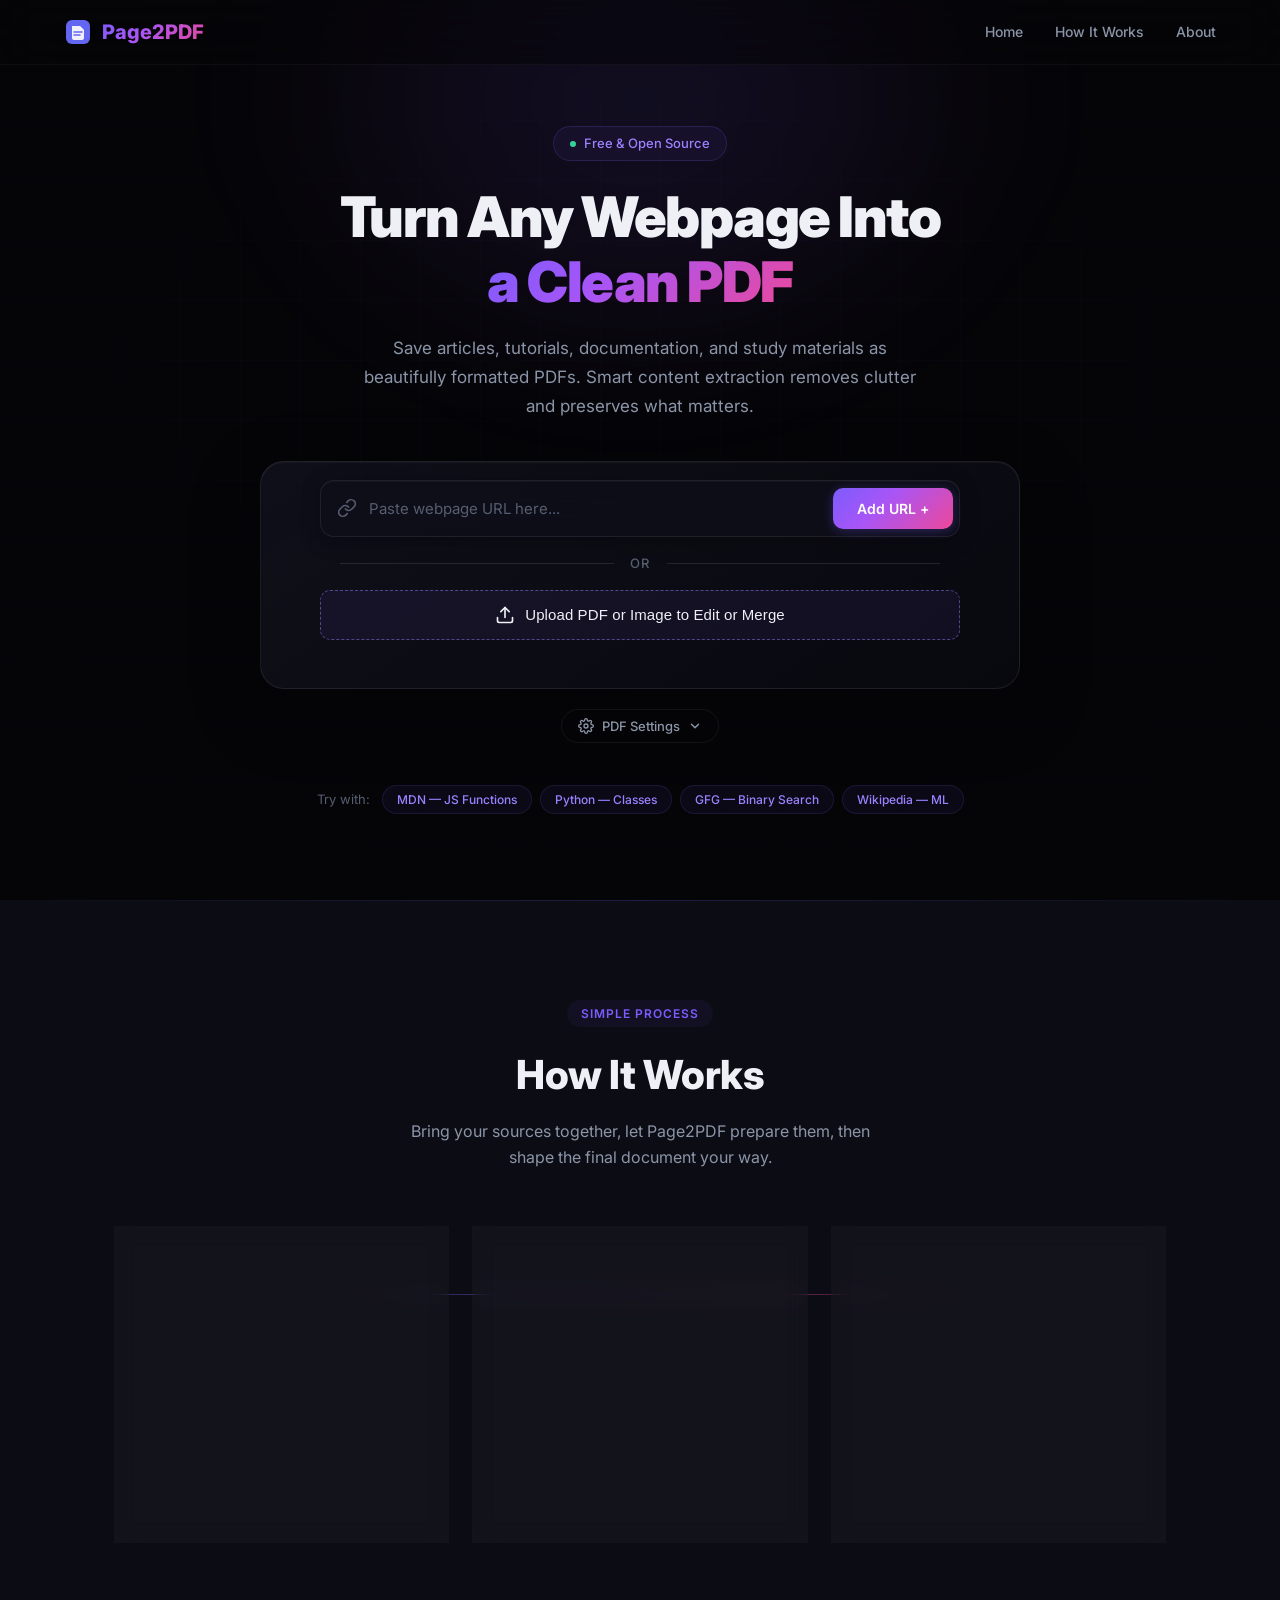
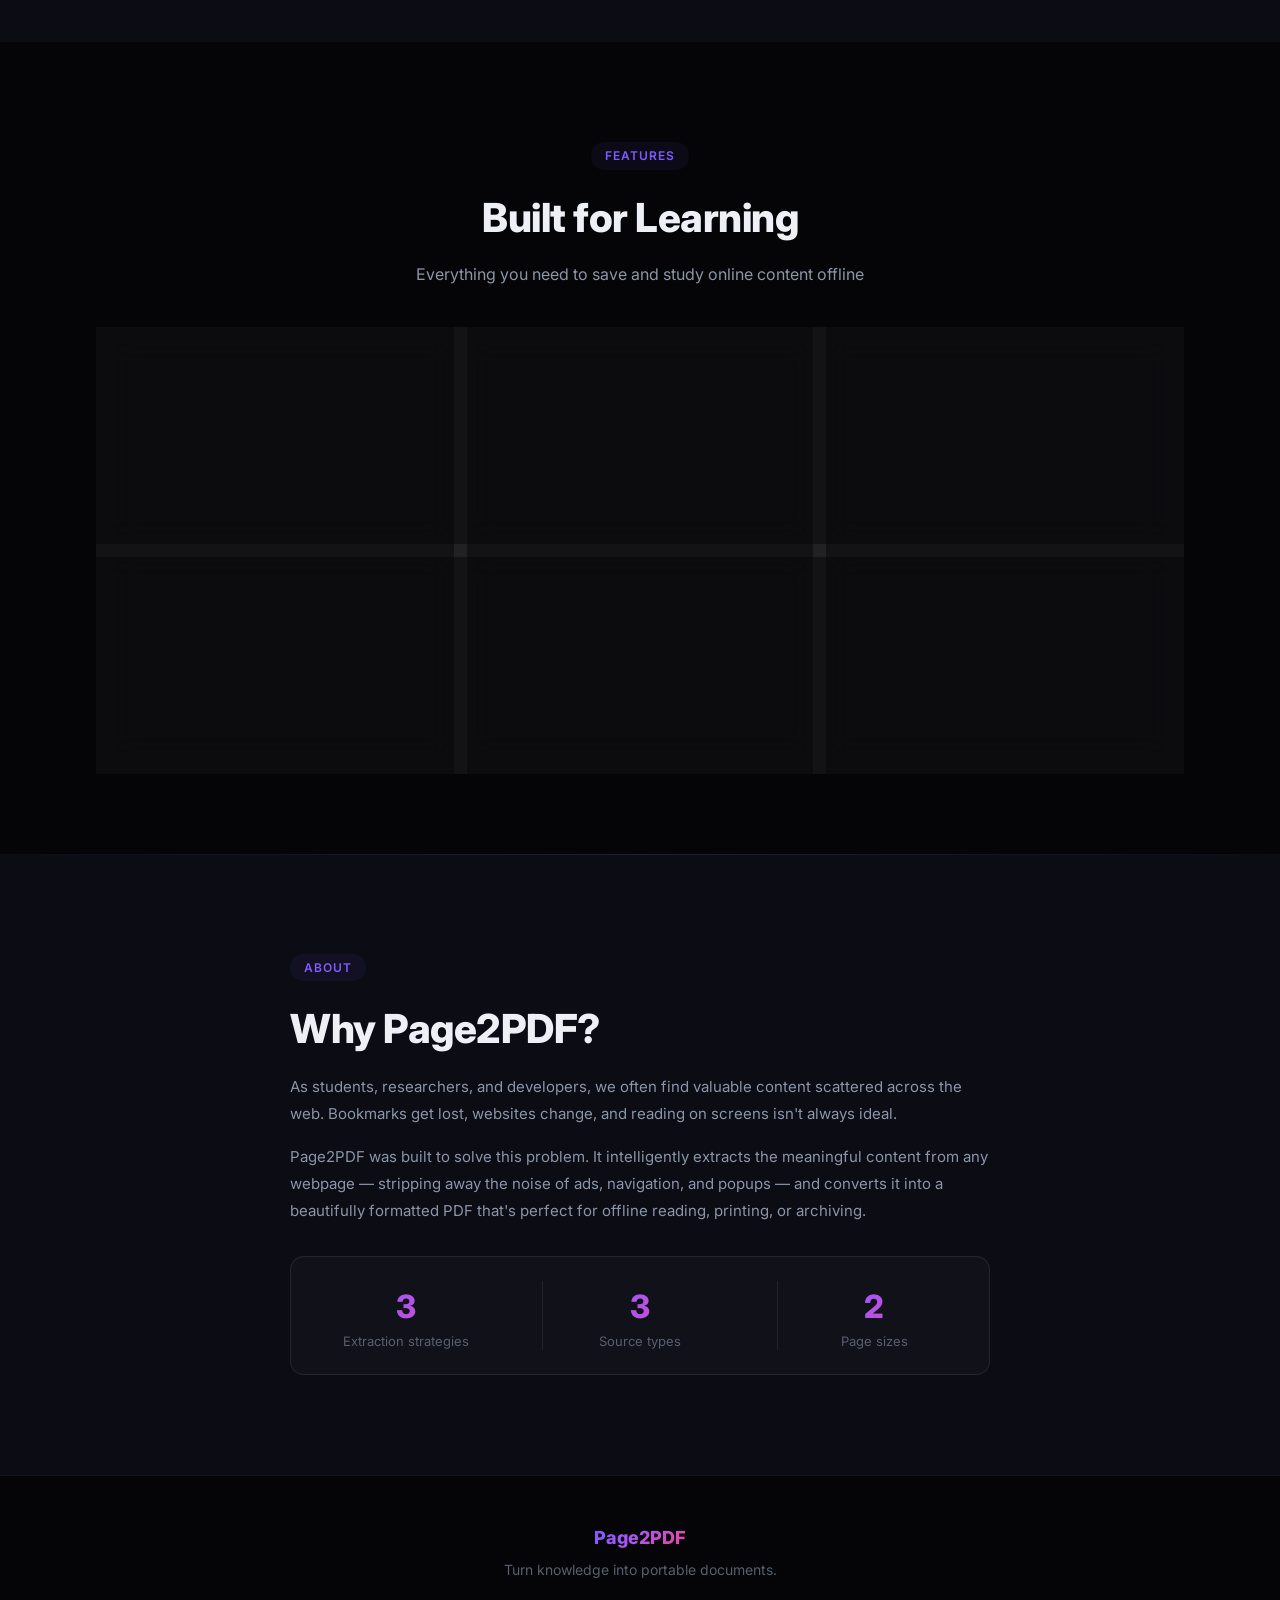
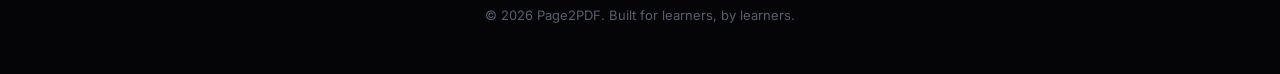
==== commit 8362ac86: "Fix  bug" ====
--- a/templates/index.html
+++ b/templates/index.html
@@ -9,7 +9,7 @@
     <link rel="preconnect" href="https://fonts.googleapis.com">
     <link rel="preconnect" href="https://fonts.gstatic.com" crossorigin>
     <link href="https://fonts.googleapis.com/css2?family=Inter:wght@300;400;500;600;700;800;900&family=JetBrains+Mono:wght@400;500&display=swap" rel="stylesheet">
-    <link rel="stylesheet" href="/static/css/style.css?v=3">
+    <link rel="stylesheet" href="/static/css/style.css?v=4">
 </head>
 <body>
     <!-- ─── Navigation ──────────────────────────────────────────── -->
@@ -187,7 +187,10 @@
                         </label>
                     </div>
                     <div class="setting-group setting-toggle-group">
-                        <label class="setting-label">Table of Contents</label>
+                        <div>
+                            <label class="setting-label">First-page Contents</label>
+                            <div style="font-size: 11px; color: var(--text-muted); margin-top: 3px;">Create a clickable Contents page</div>
+                        </div>
                         <label class="toggle" for="setting-toc">
                             <input type="checkbox" id="setting-toc" checked>
                             <span class="toggle-slider"></span>
@@ -282,6 +285,7 @@
                                 <svg width="14" height="14" viewBox="0 0 24 24" fill="none" stroke="currentColor" stroke-width="2.5" stroke-linecap="round" stroke-linejoin="round"><line x1="12" y1="5" x2="12" y2="19"/><line x1="5" y1="12" x2="19" y2="12"/></svg>
                                 Insert PDF / Image
                             </button>
+                            <button id="pm-btn-index" class="pm-btn" type="button">Configure Index</button>
                         </div>
                     </div>
                     
@@ -322,6 +326,28 @@
                             </span>
                         </button>
                     </div>
+                </div>
+            </div>
+
+            <!-- PDF Index Modal -->
+            <div class="modal" id="index-modal" style="display: none; position: fixed; inset: 0; background: rgba(0,0,0,0.8); z-index: 100; justify-content: center; align-items: center; backdrop-filter: blur(4px);">
+                <div class="modal-content" style="background: var(--bg-card); border: 1px solid var(--border); border-radius: var(--radius-lg); padding: 32px; width: 100%; max-width: 560px;">
+                    <div style="display: flex; justify-content: space-between; align-items: center; margin-bottom: 20px;">
+                        <div>
+                            <h3 style="font-size: 20px; font-weight: 700; margin: 0;">Configure PDF Index</h3>
+                            <p style="font-size: 12px; color: var(--text-muted); margin-top: 4px;">Choose how clickable bookmarks should work.</p>
+                        </div>
+                        <div id="close-index-modal" style="cursor: pointer; color: var(--text-muted); font-size: 20px;">&times;</div>
+                    </div>
+                    <div class="index-mode-control" role="group" aria-label="Index mode">
+                        <button id="index-off-btn" class="pm-btn" type="button">Off</button>
+                        <button id="index-automatic-btn" class="pm-btn pm-btn-primary" type="button">Automatic</button>
+                        <button id="index-manual-btn" class="pm-btn" type="button">Manual</button>
+                    </div>
+                    <p id="index-mode-help" style="font-size: 13px; color: var(--text-secondary); margin-bottom: 10px;">Keep the existing source bookmarks and headings.</p>
+                    <textarea id="index-entries-input" aria-label="Manual index entries" placeholder="Chapter 1 | 3\nChapter 2 | 12 | 2" style="display: none; width: 100%; min-height: 150px; box-sizing: border-box; resize: vertical; background: var(--bg-input); border: 1px solid var(--border); border-radius: var(--radius-sm); padding: 12px; color: var(--text-primary); font-family: var(--font-mono); font-size: 13px;"></textarea>
+                    <div id="index-error-message" style="color: var(--error); font-size: 13px; min-height: 20px; margin-top: 10px;"></div>
+                    <button id="index-apply-btn" class="generate-btn" type="button" style="width: 100%; justify-content: center; margin-top: 8px;">Apply Index</button>
                 </div>
             </div>
 
@@ -471,7 +497,7 @@
             <div class="section-header">
                 <span class="section-tag">Simple Process</span>
                 <h2 class="section-title">How It Works</h2>
-                <p class="section-desc">Three simple steps to convert any webpage into a professional study document</p>
+                <p class="section-desc">Bring your sources together, let Page2PDF prepare them, then shape the final document your way.</p>
             </div>
             <div class="steps-grid">
                 <div class="step-card">
@@ -482,8 +508,8 @@
                             <path d="M14 11a5 5 0 0 0-7.54-.54l-3 3a5 5 0 0 0 7.07 7.07l1.71-1.71"/>
                         </svg>
                     </div>
-                    <h3>Paste URL</h3>
-                    <p>Copy and paste any public webpage URL — articles, tutorials, documentation, blog posts.</p>
+                    <h3>Add your sources</h3>
+                    <p>Paste a public link, upload a PDF or image, or drop files directly into the workspace.</p>
                 </div>
                 <div class="step-card">
                     <div class="step-number">02</div>
@@ -494,8 +520,8 @@
                             <path d="M11 8v6M8 11h6"/>
                         </svg>
                     </div>
-                    <h3>Smart Extract</h3>
-                    <p>Our AI-powered engine strips away ads, navigation, and clutter — keeping only the content that matters.</p>
+                    <h3>Prepare the content</h3>
+                    <p>Page2PDF extracts the useful page content, embeds images, formats code, and builds a clean PDF source.</p>
                 </div>
                 <div class="step-card">
                     <div class="step-number">03</div>
@@ -506,8 +532,8 @@
                             <line x1="12" y1="15" x2="12" y2="3"/>
                         </svg>
                     </div>
-                    <h3>Download PDF</h3>
-                    <p>Get a beautifully formatted PDF with proper headings, code blocks, images, and a table of contents.</p>
+                    <h3>Edit and export</h3>
+                    <p>Reorder, remove, rotate, or insert more links, PDFs, and images before downloading the finished document.</p>
                 </div>
             </div>
         </div>
@@ -527,7 +553,7 @@
                         <svg width="24" height="24" viewBox="0 0 24 24" fill="none" stroke="currentColor" stroke-width="2"><polyline points="16 18 22 12 16 6"/><polyline points="8 6 2 12 8 18"/></svg>
                     </div>
                     <h4>Code Blocks</h4>
-                    <p>Syntax-highlighted code with proper formatting for 15+ languages</p>
+                    <p>Syntax-highlighted code with the language support provided by Pygments</p>
                 </div>
                 <div class="feature-card">
                     <div class="feature-icon" style="--accent: #8b5cf6;">
@@ -586,16 +612,16 @@
                     </p>
                     <div class="about-stats">
                         <div class="stat">
-                            <span class="stat-value">15+</span>
-                            <span class="stat-label">Languages</span>
+                            <span class="stat-value">3</span>
+                            <span class="stat-label">Extraction strategies</span>
                         </div>
                         <div class="stat">
                             <span class="stat-value">3</span>
-                            <span class="stat-label">Extraction Engines</span>
+                            <span class="stat-label">Source types</span>
                         </div>
                         <div class="stat">
-                            <span class="stat-value">∞</span>
-                            <span class="stat-label">Pages Convertible</span>
+                            <span class="stat-value">2</span>
+                            <span class="stat-label">Page sizes</span>
                         </div>
                     </div>
                 </div>
@@ -625,6 +651,6 @@
         </div>
     </footer>
 
-    <script src="/static/js/app.js?v=4"></script>
+    <script src="/static/js/app.js?v=7"></script>
 </body>
 </html>
--- a/static/css/style.css
+++ b/static/css/style.css
@@ -136,7 +136,13 @@
 
 .hero-content {
     position: relative; z-index: 1; text-align: center;
-    max-width: 720px; width: 100%;
+    max-width: 760px; width: 100%;
+    animation: hero-arrive 0.8s cubic-bezier(0.2, 0.8, 0.2, 1) both;
+}
+
+@keyframes hero-arrive {
+    from { opacity: 0; transform: translateY(18px); }
+    to { opacity: 1; transform: translateY(0); }
 }
 
 .hero-badge {
@@ -175,12 +181,21 @@
 /* ── URL Input ─────────────────────────────────────────────────── */
 .input-section { margin-bottom: 20px; }
 
+.input-section {
+    padding: 18px;
+    border: 1px solid rgba(255,255,255,0.08);
+    border-radius: 24px;
+    background: linear-gradient(145deg, rgba(18,18,30,0.82), rgba(10,10,18,0.68));
+    box-shadow: 0 22px 70px rgba(0,0,0,0.28), inset 0 1px 0 rgba(255,255,255,0.04);
+}
+
 .input-wrapper {
     display: flex; align-items: center; gap: 0;
     background: var(--bg-input); border: 2px solid var(--border);
     border-radius: var(--radius); padding: 6px 6px 6px 16px;
     transition: border-color var(--transition), box-shadow var(--transition);
     max-width: 640px; margin: 0 auto;
+    box-shadow: 0 8px 24px rgba(0,0,0,0.18);
 }
 
 .input-wrapper:focus-within {
@@ -217,6 +232,34 @@
 .error-message {
     color: var(--error); font-size: 13px; margin-top: 8px;
     min-height: 20px; text-align: center;
+}
+
+.upload-wrapper { margin-bottom: 10px !important; }
+
+.upload-drop-zone {
+    max-width: 640px !important;
+    background: rgba(124,92,252,0.08) !important;
+    border: 1px dashed rgba(155,130,255,0.48) !important;
+    border-radius: var(--radius-sm) !important;
+    color: var(--text-primary) !important;
+    letter-spacing: 0.1px;
+}
+
+.upload-drop-zone:hover {
+    background: rgba(124,92,252,0.16) !important;
+    border-color: var(--accent-hover) !important;
+    box-shadow: 0 8px 26px rgba(124,92,252,0.14);
+    transform: translateY(-1px);
+}
+
+.input-section > div[style*="margin: 20px"] {
+    margin-top: 16px !important;
+    margin-bottom: 16px !important;
+}
+
+.input-section > div[style*="margin: 20px"] span {
+    color: var(--text-muted) !important;
+    letter-spacing: 1.5px !important;
 }
 
 /* ── Settings ──────────────────────────────────────────────────── */
@@ -472,22 +515,32 @@
 /* How It Works */
 .how-it-works { padding: 100px 0; background: var(--bg-secondary); }
 
-.steps-grid { display: grid; grid-template-columns: repeat(3, 1fr); gap: 32px; }
+.steps-grid { display: grid; grid-template-columns: repeat(3, 1fr); gap: 24px; position: relative; }
+
+.steps-grid::before {
+    content: ''; position: absolute; top: 68px; left: 16%; right: 16%; height: 1px;
+    background: linear-gradient(90deg, transparent, rgba(124,92,252,0.45), rgba(236,72,153,0.45), transparent);
+    z-index: 0;
+}
 
 .step-card {
     background: var(--bg-card); border: 1px solid var(--border);
     border-radius: var(--radius-lg); padding: 36px 28px;
     text-align: center; transition: all var(--transition);
-    position: relative; overflow: hidden;
+    position: relative; overflow: hidden; z-index: 1;
+    min-height: 282px;
 }
 
 .step-card:hover { border-color: var(--accent); transform: translateY(-4px); box-shadow: var(--shadow-lg); }
 
 .step-number {
-    font-size: 48px; font-weight: 900;
+    display: inline-flex; align-items: center; justify-content: center;
+    width: 42px; height: 42px; border-radius: 50%;
+    font-size: 15px; font-weight: 800;
     background: var(--gradient); -webkit-background-clip: text;
     -webkit-text-fill-color: transparent; background-clip: text;
-    opacity: 0.3; margin-bottom: 12px;
+    border: 1px solid rgba(124,92,252,0.35); opacity: 1; margin-bottom: 18px;
+    background-color: var(--bg-card);
 }
 
 .step-card-icon {
@@ -500,6 +553,15 @@
 .step-card h3 { font-size: 18px; font-weight: 700; margin-bottom: 10px; }
 .step-card p { font-size: 14px; color: var(--text-secondary); line-height: 1.6; }
 
+.step-card:nth-child(1) { animation: step-reveal 0.55s ease both; }
+.step-card:nth-child(2) { animation: step-reveal 0.55s 0.1s ease both; }
+.step-card:nth-child(3) { animation: step-reveal 0.55s 0.2s ease both; }
+
+@keyframes step-reveal {
+    from { opacity: 0; transform: translateY(12px); }
+    to { opacity: 1; transform: translateY(0); }
+}
+
 /* Features */
 .features { padding: 100px 0; }
 
@@ -531,16 +593,36 @@
 
 .about-stats {
     display: flex; gap: 40px; margin-top: 32px;
-    padding-top: 32px; border-top: 1px solid var(--border);
-}
-
-.stat { text-align: center; }
+    padding: 24px 18px; border: 1px solid var(--glass-border);
+    border-radius: var(--radius); background: rgba(255,255,255,0.025);
+}
+
+.stat { text-align: center; flex: 1; }
 .stat-value {
     display: block; font-size: 32px; font-weight: 800;
     background: var(--gradient); -webkit-background-clip: text;
     -webkit-text-fill-color: transparent; background-clip: text;
 }
 .stat-label { font-size: 13px; color: var(--text-muted); }
+
+.stat-label { display: block; max-width: 130px; margin: 0 auto; line-height: 1.4; }
+
+.stat + .stat { border-left: 1px solid var(--glass-border); }
+
+.index-mode-control {
+    display: flex; gap: 4px; width: fit-content; padding: 4px;
+    margin-bottom: 14px; border: 1px solid var(--glass-border);
+    border-radius: var(--radius-sm); background: rgba(255,255,255,0.025);
+}
+
+.index-mode-control .pm-btn {
+    border-color: transparent; padding: 8px 16px;
+}
+
+.index-mode-control .pm-btn.active {
+    background: var(--gradient-subtle); border-color: rgba(124,92,252,0.35);
+    color: var(--accent-hover); box-shadow: 0 0 18px rgba(124,92,252,0.1);
+}
 
 /* Footer */
 .footer {
@@ -872,8 +954,10 @@
     .url-input { width: 100%; text-align: center; }
     .generate-btn { width: 100%; justify-content: center; padding: 14px; }
     .steps-grid, .features-grid { grid-template-columns: 1fr; }
+    .steps-grid::before { top: 8%; bottom: 8%; left: 50%; right: auto; width: 1px; height: auto; }
     .settings-grid { grid-template-columns: 1fr; }
     .about-stats { flex-direction: column; gap: 20px; }
+    .stat + .stat { border-left: 0; border-top: 1px solid var(--glass-border); padding-top: 20px; }
     .hero-title { font-size: 32px; }
 }
 
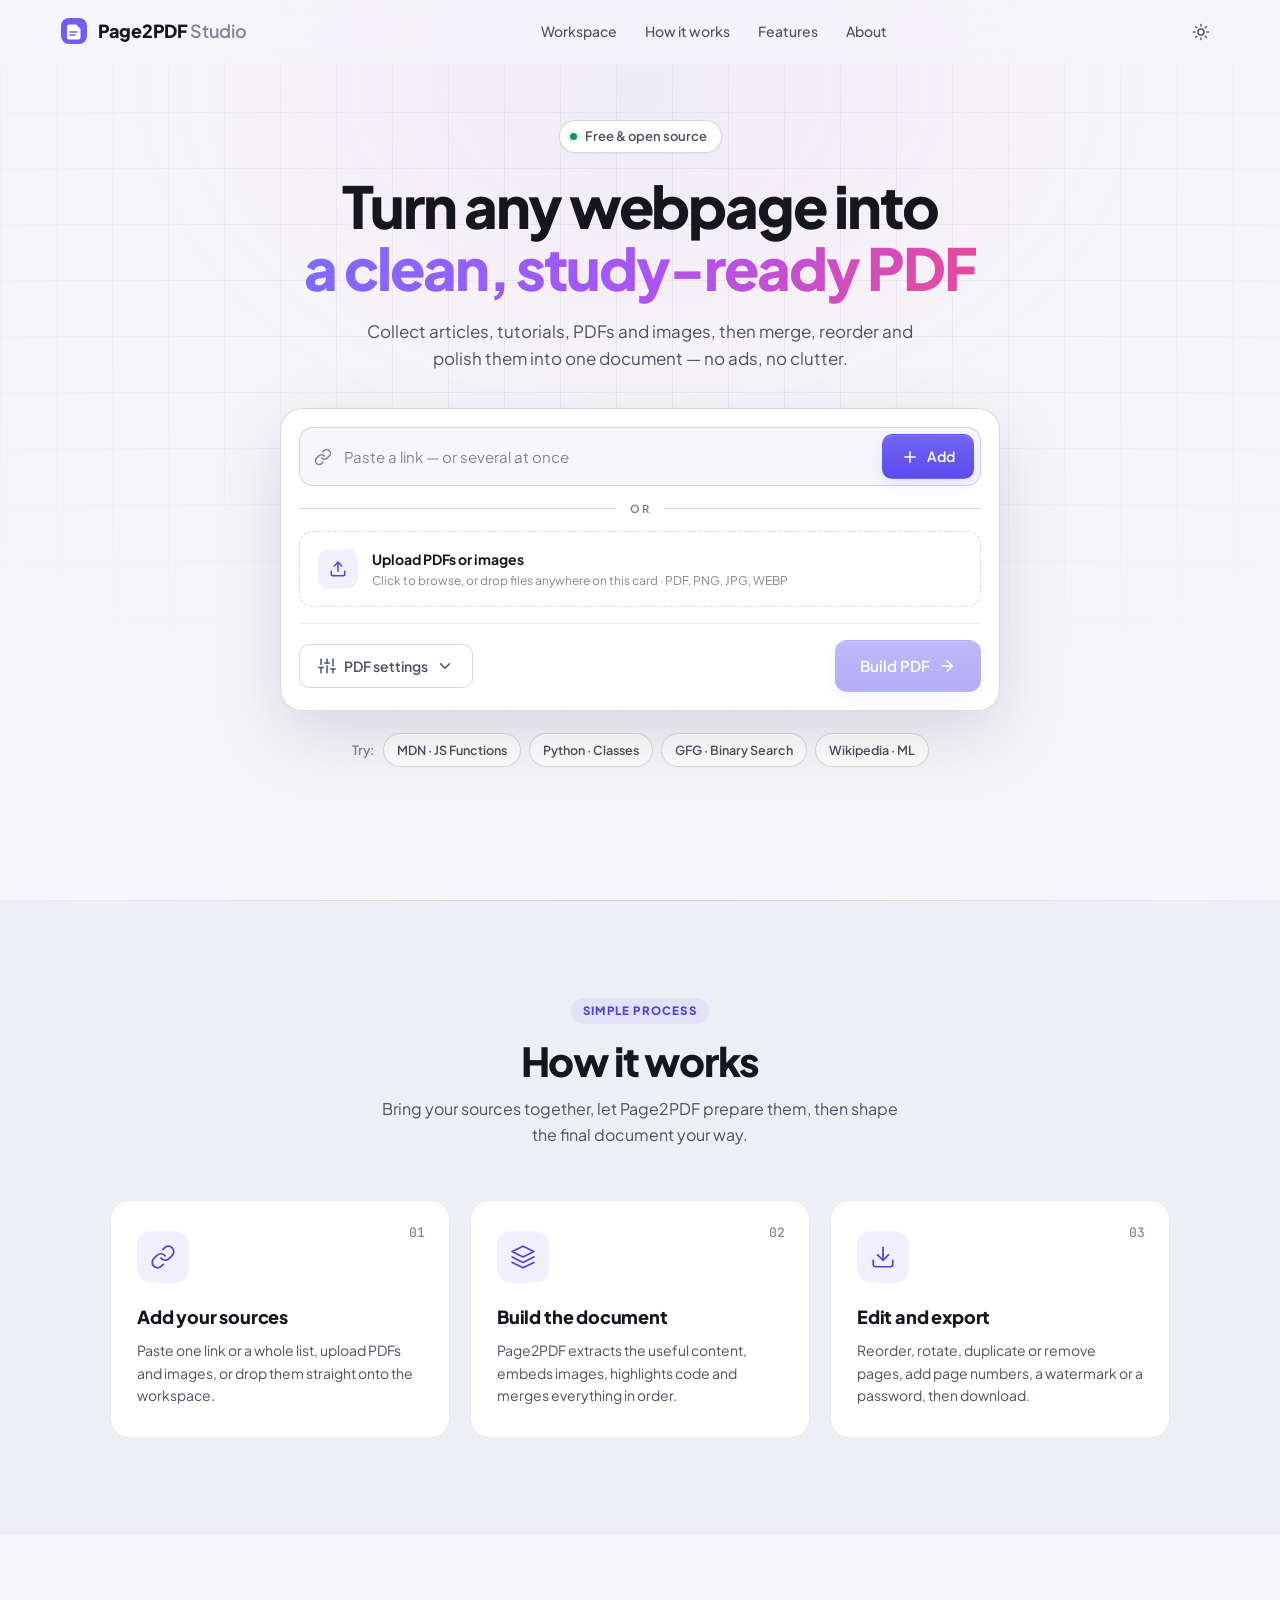
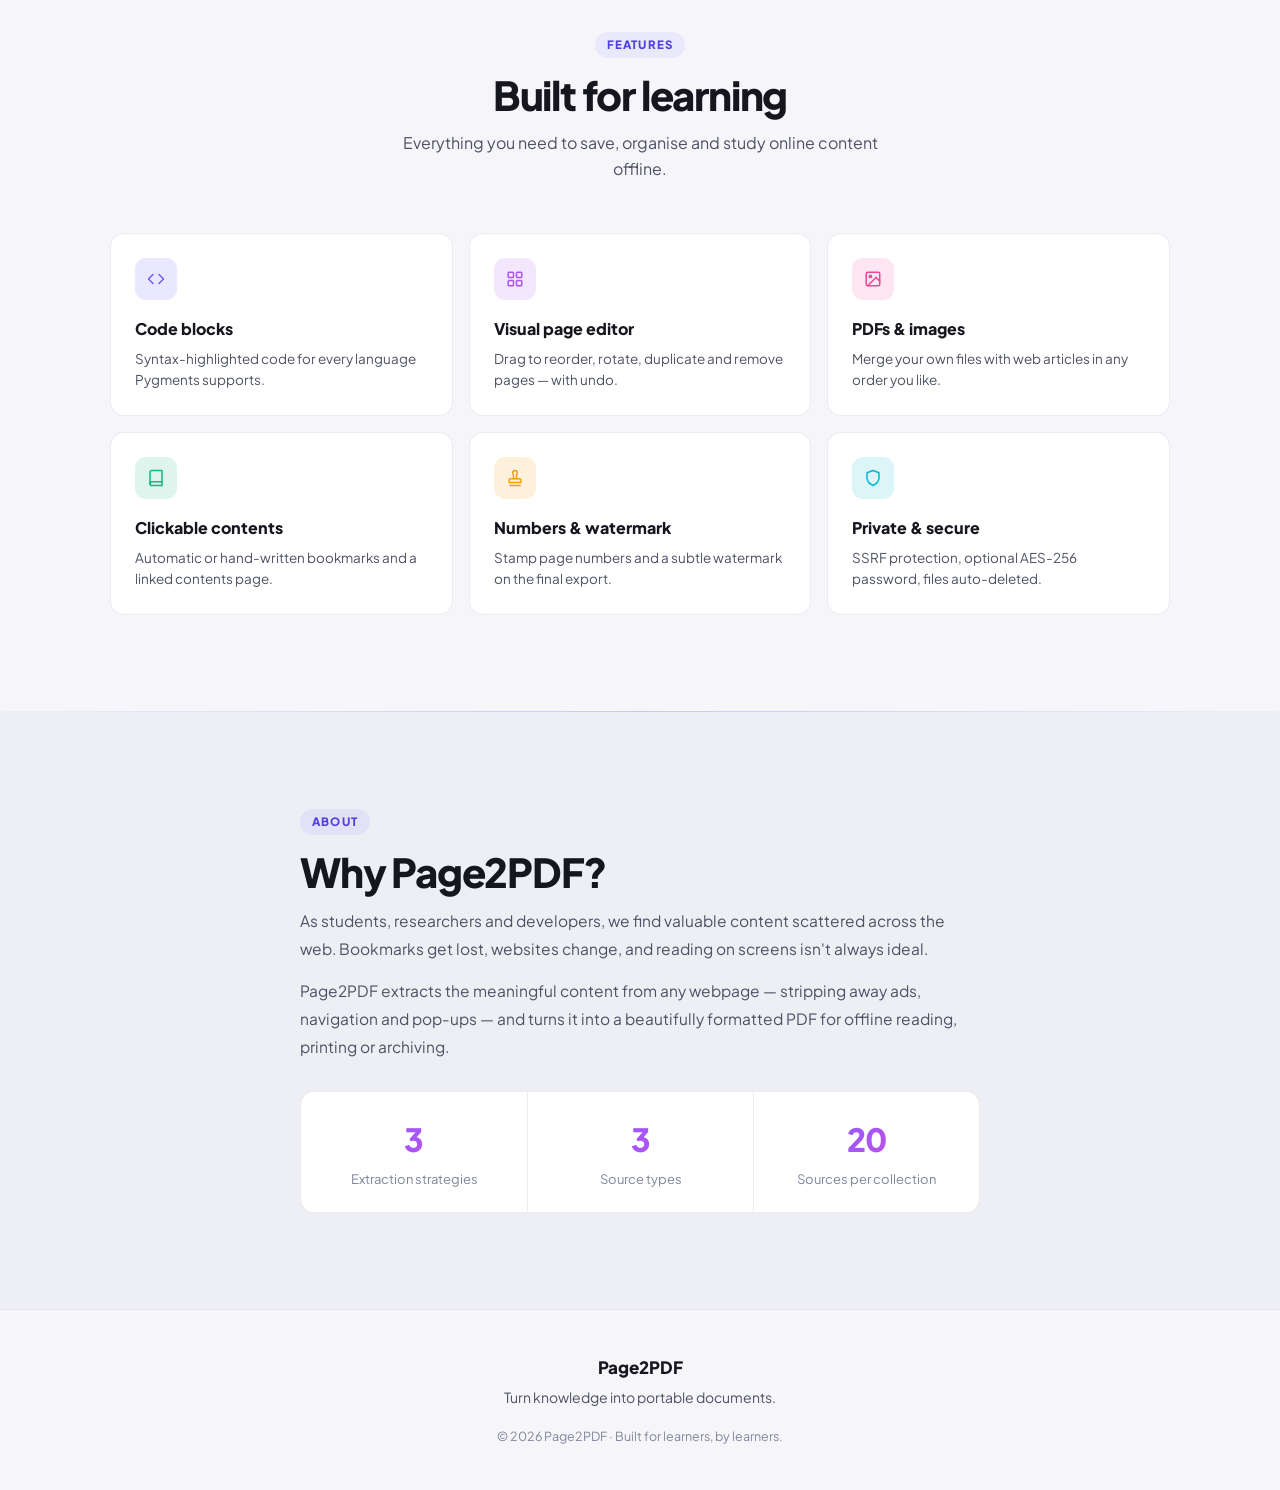
==== commit cda0a2eb: "better interface design" ====
--- a/templates/index.html
+++ b/templates/index.html
@@ -3,654 +3,595 @@
 <head>
     <meta charset="UTF-8">
     <meta name="viewport" content="width=device-width, initial-scale=1.0">
-    <meta name="description" content="Page2PDF — Turn any webpage into a clean, beautifully formatted PDF. Save articles, tutorials, documentation, and study materials for offline reading.">
-    <meta name="keywords" content="webpage to pdf, article to pdf, study notes, documentation pdf, url to pdf">
-    <title>Page2PDF — Turn Any Webpage Into a Clean PDF</title>
+    <meta name="description" content="Page2PDF — Turn webpages, PDFs and images into one clean, beautifully formatted PDF. Merge, reorder, rotate, number and protect pages before you download.">
+    <meta name="keywords" content="webpage to pdf, article to pdf, merge pdf, study notes, documentation pdf, url to pdf">
+    <meta name="theme-color" content="#0b0b12">
+    <title>Page2PDF Studio — Webpages to Clean PDFs</title>
+    <link rel="icon" href="data:image/svg+xml,%3Csvg xmlns='http://www.w3.org/2000/svg' viewBox='0 0 32 32'%3E%3Crect width='32' height='32' rx='8' fill='%236d5efc'/%3E%3Cpath d='M10 8h8l5 5v10a2 2 0 0 1-2 2H10a2 2 0 0 1-2-2V10a2 2 0 0 1 2-2z' fill='white'/%3E%3C/svg%3E">
     <link rel="preconnect" href="https://fonts.googleapis.com">
     <link rel="preconnect" href="https://fonts.gstatic.com" crossorigin>
-    <link href="https://fonts.googleapis.com/css2?family=Inter:wght@300;400;500;600;700;800;900&family=JetBrains+Mono:wght@400;500&display=swap" rel="stylesheet">
-    <link rel="stylesheet" href="/static/css/style.css?v=4">
+    <link href="https://fonts.googleapis.com/css2?family=Plus+Jakarta+Sans:wght@400;500;600;700;800&family=JetBrains+Mono:wght@400;500&display=swap" rel="stylesheet">
+    <link rel="stylesheet" href="/static/css/style.css?v=10">
+    <script>
+        (function () {
+            try {
+                var t = localStorage.getItem('p2p-theme');
+                if (t === 'light' || t === 'dark') document.documentElement.dataset.theme = t;
+            } catch (e) {}
+        })();
+    </script>
 </head>
 <body>
+    <!-- ─── Icon sprite ─────────────────────────────────────────── -->
+    <svg width="0" height="0" style="position:absolute" aria-hidden="true">
+        <defs>
+            <symbol id="i-link" viewBox="0 0 24 24"><path d="M10 13a5 5 0 0 0 7.54.54l3-3a5 5 0 0 0-7.07-7.07l-1.72 1.71"/><path d="M14 11a5 5 0 0 0-7.54-.54l-3 3a5 5 0 0 0 7.07 7.07l1.71-1.71"/></symbol>
+            <symbol id="i-upload" viewBox="0 0 24 24"><path d="M21 15v4a2 2 0 0 1-2 2H5a2 2 0 0 1-2-2v-4"/><polyline points="17 8 12 3 7 8"/><line x1="12" y1="3" x2="12" y2="15"/></symbol>
+            <symbol id="i-download" viewBox="0 0 24 24"><path d="M21 15v4a2 2 0 0 1-2 2H5a2 2 0 0 1-2-2v-4"/><polyline points="7 10 12 15 17 10"/><line x1="12" y1="15" x2="12" y2="3"/></symbol>
+            <symbol id="i-arrow-right" viewBox="0 0 24 24"><path d="M5 12h14M12 5l7 7-7 7"/></symbol>
+            <symbol id="i-plus" viewBox="0 0 24 24"><line x1="12" y1="5" x2="12" y2="19"/><line x1="5" y1="12" x2="19" y2="12"/></symbol>
+            <symbol id="i-x" viewBox="0 0 24 24"><line x1="18" y1="6" x2="6" y2="18"/><line x1="6" y1="6" x2="18" y2="18"/></symbol>
+            <symbol id="i-check" viewBox="0 0 24 24"><path d="M20 6L9 17l-5-5"/></symbol>
+            <symbol id="i-trash" viewBox="0 0 24 24"><path d="M3 6h18"/><path d="M19 6v14a2 2 0 0 1-2 2H7a2 2 0 0 1-2-2V6m3 0V4a2 2 0 0 1 2-2h4a2 2 0 0 1 2 2v2"/></symbol>
+            <symbol id="i-grip" viewBox="0 0 24 24"><circle cx="9" cy="6" r="1"/><circle cx="15" cy="6" r="1"/><circle cx="9" cy="12" r="1"/><circle cx="15" cy="12" r="1"/><circle cx="9" cy="18" r="1"/><circle cx="15" cy="18" r="1"/></symbol>
+            <symbol id="i-up" viewBox="0 0 24 24"><polyline points="18 15 12 9 6 15"/></symbol>
+            <symbol id="i-down" viewBox="0 0 24 24"><polyline points="6 9 12 15 18 9"/></symbol>
+            <symbol id="i-left" viewBox="0 0 24 24"><polyline points="15 18 9 12 15 6"/></symbol>
+            <symbol id="i-right" viewBox="0 0 24 24"><polyline points="9 18 15 12 9 6"/></symbol>
+            <symbol id="i-rotate" viewBox="0 0 24 24"><path d="M21 2v6h-6"/><path d="M21 13a9 9 0 1 1-9-9c2.52 0 4.93 1 6.74 2.74L21 8"/></symbol>
+            <symbol id="i-zoom" viewBox="0 0 24 24"><circle cx="11" cy="11" r="8"/><line x1="21" y1="21" x2="16.65" y2="16.65"/><line x1="11" y1="8" x2="11" y2="14"/><line x1="8" y1="11" x2="14" y2="11"/></symbol>
+            <symbol id="i-settings" viewBox="0 0 24 24"><line x1="4" y1="21" x2="4" y2="14"/><line x1="4" y1="10" x2="4" y2="3"/><line x1="12" y1="21" x2="12" y2="12"/><line x1="12" y1="8" x2="12" y2="3"/><line x1="20" y1="21" x2="20" y2="16"/><line x1="20" y1="12" x2="20" y2="3"/><line x1="1" y1="14" x2="7" y2="14"/><line x1="9" y1="8" x2="15" y2="8"/><line x1="17" y1="16" x2="23" y2="16"/></symbol>
+            <symbol id="i-globe" viewBox="0 0 24 24"><circle cx="12" cy="12" r="10"/><line x1="2" y1="12" x2="22" y2="12"/><path d="M12 2a15.3 15.3 0 0 1 4 10 15.3 15.3 0 0 1-4 10 15.3 15.3 0 0 1-4-10 15.3 15.3 0 0 1 4-10z"/></symbol>
+            <symbol id="i-file" viewBox="0 0 24 24"><path d="M14 2H6a2 2 0 0 0-2 2v16a2 2 0 0 0 2 2h12a2 2 0 0 0 2-2V8z"/><polyline points="14 2 14 8 20 8"/></symbol>
+            <symbol id="i-image" viewBox="0 0 24 24"><rect x="3" y="3" width="18" height="18" rx="2"/><circle cx="8.5" cy="8.5" r="1.5"/><polyline points="21 15 16 10 5 21"/></symbol>
+            <symbol id="i-sun" viewBox="0 0 24 24"><circle cx="12" cy="12" r="4"/><path d="M12 2v2M12 20v2M4.93 4.93l1.41 1.41M17.66 17.66l1.41 1.41M2 12h2M20 12h2M6.34 17.66l-1.41 1.41M19.07 4.93l-1.41 1.41"/></symbol>
+            <symbol id="i-moon" viewBox="0 0 24 24"><path d="M21 12.79A9 9 0 1 1 11.21 3 7 7 0 0 0 21 12.79z"/></symbol>
+            <symbol id="i-undo" viewBox="0 0 24 24"><path d="M3 7v6h6"/><path d="M21 17a9 9 0 0 0-9-9 9 9 0 0 0-6 2.3L3 13"/></symbol>
+            <symbol id="i-redo" viewBox="0 0 24 24"><path d="M21 7v6h-6"/><path d="M3 17a9 9 0 0 1 9-9 9 9 0 0 1 6 2.3l3 2.7"/></symbol>
+            <symbol id="i-list" viewBox="0 0 24 24"><line x1="8" y1="6" x2="21" y2="6"/><line x1="8" y1="12" x2="21" y2="12"/><line x1="8" y1="18" x2="21" y2="18"/><line x1="3" y1="6" x2="3.01" y2="6"/><line x1="3" y1="12" x2="3.01" y2="12"/><line x1="3" y1="18" x2="3.01" y2="18"/></symbol>
+            <symbol id="i-swap" viewBox="0 0 24 24"><path d="M7 4v16"/><path d="M3 8l4-4 4 4"/><path d="M17 20V4"/><path d="M21 16l-4 4-4-4"/></symbol>
+            <symbol id="i-copy" viewBox="0 0 24 24"><rect x="9" y="9" width="13" height="13" rx="2"/><path d="M5 15H4a2 2 0 0 1-2-2V4a2 2 0 0 1 2-2h9a2 2 0 0 1 2 2v1"/></symbol>
+            <symbol id="i-lock" viewBox="0 0 24 24"><rect x="3" y="11" width="18" height="11" rx="2"/><path d="M7 11V7a5 5 0 0 1 10 0v4"/></symbol>
+            <symbol id="i-hash" viewBox="0 0 24 24"><line x1="4" y1="9" x2="20" y2="9"/><line x1="4" y1="15" x2="20" y2="15"/><line x1="10" y1="3" x2="8" y2="21"/><line x1="16" y1="3" x2="14" y2="21"/></symbol>
+            <symbol id="i-stamp" viewBox="0 0 24 24"><path d="M5 22h14"/><path d="M19.27 13.73A2.5 2.5 0 0 0 17.5 13h-11A2.5 2.5 0 0 0 4 15.5V17a1 1 0 0 0 1 1h14a1 1 0 0 0 1-1v-1.5c0-.66-.26-1.3-.73-1.77Z"/><path d="M14 13V8.5C14 7 15 7 15 5a3 3 0 0 0-6 0c0 2 1 2 1 3.5V13"/></symbol>
+            <symbol id="i-eye" viewBox="0 0 24 24"><path d="M1 12s4-8 11-8 11 8 11 8-4 8-11 8-11-8-11-8z"/><circle cx="12" cy="12" r="3"/></symbol>
+            <symbol id="i-external" viewBox="0 0 24 24"><path d="M18 13v6a2 2 0 0 1-2 2H5a2 2 0 0 1-2-2V8a2 2 0 0 1 2-2h6"/><polyline points="15 3 21 3 21 9"/><line x1="10" y1="14" x2="21" y2="3"/></symbol>
+            <symbol id="i-edit" viewBox="0 0 24 24"><path d="M12 20h9"/><path d="M16.5 3.5a2.121 2.121 0 0 1 3 3L7 19l-4 1 1-4Z"/></symbol>
+            <symbol id="i-save" viewBox="0 0 24 24"><path d="M19 21H5a2 2 0 0 1-2-2V5a2 2 0 0 1 2-2h11l5 5v11a2 2 0 0 1-2 2z"/><polyline points="17 21 17 13 7 13 7 21"/><polyline points="7 3 7 8 15 8"/></symbol>
+            <symbol id="i-keyboard" viewBox="0 0 24 24"><rect x="2" y="6" width="20" height="12" rx="2"/><path d="M6 10h.01M10 10h.01M14 10h.01M18 10h.01M7 14h10"/></symbol>
+            <symbol id="i-refresh" viewBox="0 0 24 24"><polyline points="23 4 23 10 17 10"/><path d="M20.49 15a9 9 0 1 1-2.12-9.36L23 10"/></symbol>
+            <symbol id="i-alert" viewBox="0 0 24 24"><circle cx="12" cy="12" r="10"/><line x1="12" y1="8" x2="12" y2="12"/><line x1="12" y1="16" x2="12.01" y2="16"/></symbol>
+            <symbol id="i-code" viewBox="0 0 24 24"><polyline points="16 18 22 12 16 6"/><polyline points="8 6 2 12 8 18"/></symbol>
+            <symbol id="i-layers" viewBox="0 0 24 24"><polygon points="12 2 2 7 12 12 22 7 12 2"/><polyline points="2 17 12 22 22 17"/><polyline points="2 12 12 17 22 12"/></symbol>
+            <symbol id="i-shield" viewBox="0 0 24 24"><path d="M12 22s8-4 8-10V5l-8-3-8 3v7c0 6 8 10 8 10z"/></symbol>
+            <symbol id="i-book" viewBox="0 0 24 24"><path d="M4 19.5A2.5 2.5 0 0 1 6.5 17H20"/><path d="M6.5 2H20v20H6.5A2.5 2.5 0 0 1 4 19.5v-15A2.5 2.5 0 0 1 6.5 2z"/></symbol>
+            <symbol id="i-grid" viewBox="0 0 24 24"><rect x="3" y="3" width="7" height="7" rx="1"/><rect x="14" y="3" width="7" height="7" rx="1"/><rect x="14" y="14" width="7" height="7" rx="1"/><rect x="3" y="14" width="7" height="7" rx="1"/></symbol>
+        </defs>
+    </svg>
+
     <!-- ─── Navigation ──────────────────────────────────────────── -->
     <nav class="navbar" id="navbar">
         <div class="nav-container">
-            <a href="/" class="nav-logo" id="nav-logo">
-                <span class="logo-icon">
-                    <svg width="28" height="28" viewBox="0 0 28 28" fill="none" xmlns="http://www.w3.org/2000/svg">
-                        <rect x="2" y="2" width="24" height="24" rx="6" fill="url(#logo-gradient)"/>
-                        <path d="M8 8h8l4 4v8a2 2 0 01-2 2H10a2 2 0 01-2-2V8z" fill="white" fill-opacity="0.9"/>
-                        <path d="M16 8v4h4" fill="white" fill-opacity="0.5"/>
-                        <line x1="10" y1="14" x2="18" y2="14" stroke="#6366f1" stroke-width="1.5" stroke-linecap="round"/>
-                        <line x1="10" y1="17" x2="16" y2="17" stroke="#6366f1" stroke-width="1.5" stroke-linecap="round"/>
-                        <defs>
-                            <linearGradient id="logo-gradient" x1="2" y1="2" x2="26" y2="26">
-                                <stop stop-color="#6366f1"/>
-                                <stop offset="1" stop-color="#8b5cf6"/>
-                            </linearGradient>
-                        </defs>
-                    </svg>
+            <a href="/" class="nav-logo" id="nav-logo" aria-label="Page2PDF home">
+                <span class="logo-mark" aria-hidden="true">
+                    <svg viewBox="0 0 28 28" width="28" height="28"><rect x="1" y="1" width="26" height="26" rx="8" fill="var(--accent)"/><path d="M9 7.5h7l4.5 4.5v8.5a2 2 0 0 1-2 2H9a2 2 0 0 1-2-2v-11a2 2 0 0 1 2-2z" fill="#fff"/><path d="M16 7.5V12h4.5" fill="#fff" fill-opacity=".55"/><path d="M10 15h7M10 18h5" stroke="var(--accent)" stroke-width="1.5" stroke-linecap="round"/></svg>
                 </span>
-                <span class="logo-text">Page2PDF</span>
+                <span class="logo-text">Page2PDF <span class="logo-sub">Studio</span></span>
             </a>
-            <div class="nav-links">
-                <a href="#home" class="nav-link" id="nav-home">Home</a>
-                <a href="#how-it-works" class="nav-link" id="nav-how">How It Works</a>
-                <a href="#about" class="nav-link" id="nav-about">About</a>
-            </div>
-            <button class="nav-toggle" id="nav-toggle" aria-label="Toggle navigation">
-                <span></span>
-                <span></span>
-                <span></span>
-            </button>
+            <div class="nav-links" id="nav-links">
+                <a href="#home" class="nav-link">Workspace</a>
+                <a href="#how-it-works" class="nav-link">How it works</a>
+                <a href="#features" class="nav-link">Features</a>
+                <a href="#about" class="nav-link">About</a>
+            </div>
+            <div class="nav-actions">
+                <button class="icon-btn" id="theme-toggle" type="button" aria-label="Switch colour theme" title="Switch theme">
+                    <svg class="i i-theme-dark"><use href="#i-moon"/></svg>
+                    <svg class="i i-theme-light"><use href="#i-sun"/></svg>
+                </button>
+                <button class="icon-btn nav-toggle" id="nav-toggle" type="button" aria-label="Toggle navigation" aria-expanded="false">
+                    <svg class="i"><use href="#i-list"/></svg>
+                </button>
+            </div>
         </div>
     </nav>
 
-    <!-- ─── Hero Section ────────────────────────────────────────── -->
-    <section class="hero" id="home">
-        <div class="hero-bg">
-            <div class="hero-glow"></div>
-            <div class="hero-grid"></div>
-        </div>
-        <div class="hero-content">
-            <div class="hero-badge">
-                <span class="badge-dot"></span>
-                Free & Open Source
-            </div>
-            <h1 class="hero-title">
-                Turn Any Webpage Into<br>
-                <span class="gradient-text">a Clean PDF</span>
-            </h1>
-            <p class="hero-subtitle">
-                Save articles, tutorials, documentation, and study materials as beautifully formatted PDFs. 
-                Smart content extraction removes clutter and preserves what matters.
-            </p>
-
-            <!-- ─── URL Input & Collection List ───────────────────── -->
-            <div class="input-section">
-                <div class="input-wrapper" id="input-wrapper">
-                    <div class="input-icon">
-                        <svg width="20" height="20" viewBox="0 0 24 24" fill="none" stroke="currentColor" stroke-width="2" stroke-linecap="round" stroke-linejoin="round">
-                            <path d="M10 13a5 5 0 0 0 7.54.54l3-3a5 5 0 0 0-7.07-7.07l-1.72 1.71"/>
-                            <path d="M14 11a5 5 0 0 0-7.54-.54l-3 3a5 5 0 0 0 7.07 7.07l1.71-1.71"/>
-                        </svg>
-                    </div>
-                    <input 
-                        type="url" 
-                        id="url-input" 
-                        class="url-input" 
-                        placeholder="Paste webpage URL here..."
-                        autocomplete="off"
-                        spellcheck="false"
-                    >
-                    <button class="add-url-btn" id="add-url-btn" type="button">
-                        <span class="btn-text">Add URL +</span>
+    <main>
+        <!-- ─── Hero / Composer ─────────────────────────────────── -->
+        <section class="hero" id="home">
+            <div class="hero-bg" aria-hidden="true">
+                <div class="hero-glow"></div>
+                <div class="hero-grid"></div>
+            </div>
+
+            <div class="hero-content">
+                <div class="hero-badge"><span class="badge-dot"></span> Free &amp; open source</div>
+                <h1 class="hero-title">Turn any webpage into<br><span class="gradient-text">a clean, study-ready PDF</span></h1>
+                <p class="hero-subtitle">Collect articles, tutorials, PDFs and images, then merge, reorder and polish them into one document — no ads, no clutter.</p>
+
+                <div class="composer" id="composer">
+                    <div class="composer-drop-overlay" aria-hidden="true">
+                        <svg class="i i-xl"><use href="#i-upload"/></svg>
+                        <span>Drop PDFs, images or links to add them</span>
+                    </div>
+
+                    <div class="url-bar" id="input-wrapper">
+                        <svg class="i url-bar-icon"><use href="#i-link"/></svg>
+                        <input type="url" id="url-input" class="url-input" placeholder="Paste a link — or several at once" autocomplete="off" spellcheck="false" aria-label="Webpage URL">
+                        <kbd class="kbd-hint" aria-hidden="true">Enter</kbd>
+                        <button class="btn btn-primary" id="add-url-btn" type="button">
+                            <svg class="i"><use href="#i-plus"/></svg><span>Add</span>
+                        </button>
+                    </div>
+
+                    <div class="composer-divider"><span>or</span></div>
+
+                    <input type="file" id="pdf-upload-input" accept="application/pdf,image/png,image/jpeg,image/webp,.pdf,.png,.jpg,.jpeg,.webp" multiple hidden>
+                    <button class="dropzone" id="upload-pdf-btn" type="button">
+                        <span class="dropzone-icon"><svg class="i"><use href="#i-upload"/></svg></span>
+                        <span class="dropzone-text">
+                            <strong>Upload PDFs or images</strong>
+                            <small>Click to browse, or drop files anywhere on this card · PDF, PNG, JPG, WEBP</small>
+                        </span>
                     </button>
-                </div>
-                
-                <div style="display: flex; align-items: center; justify-content: center; margin: 20px 0; gap: 16px; max-width: 600px; margin-left: auto; margin-right: auto;">
-                    <div style="height: 1px; background: rgba(255,255,255,0.1); flex: 1;"></div>
-                    <span style="color: rgba(255,255,255,0.4); font-size: 13px; font-weight: 500; letter-spacing: 0.5px; text-transform: uppercase;">or</span>
-                    <div style="height: 1px; background: rgba(255,255,255,0.1); flex: 1;"></div>
-                </div>
-
-                <div class="upload-wrapper" style="display: flex; justify-content: center; margin-bottom: 16px;">
-                    <input type="file" id="pdf-upload-input" accept="application/pdf,image/png,image/jpeg,image/webp,.pdf,.png,.jpg,.jpeg,.webp" multiple style="display: none;">
-                    <button class="upload-pdf-btn upload-drop-zone" id="upload-pdf-btn" type="button" style="display: flex; align-items: center; justify-content: center; gap: 10px; width: 100%; max-width: 600px; padding: 14px 24px; background: rgba(168, 85, 247, 0.05); border: 1px dashed rgba(168, 85, 247, 0.4); border-radius: 12px; color: #d8b4fe; font-size: 15px; font-weight: 500; cursor: pointer; transition: all 0.2s ease;" onmouseover="this.style.background='rgba(168, 85, 247, 0.1)'; this.style.borderColor='rgba(168, 85, 247, 0.8)'" onmouseout="this.style.background='rgba(168, 85, 247, 0.05)'; this.style.borderColor='rgba(168, 85, 247, 0.4)'">
-                        <svg width="20" height="20" viewBox="0 0 24 24" fill="none" stroke="currentColor" stroke-width="2" stroke-linecap="round" stroke-linejoin="round">
-                            <path d="M21 15v4a2 2 0 0 1-2 2H5a2 2 0 0 1-2-2v-4"></path>
-                            <polyline points="17 8 12 3 7 8"></polyline>
-                            <line x1="12" y1="3" x2="12" y2="15"></line>
-                        </svg>
-                        Upload PDF or Image to Edit or Merge
-                    </button>
-                </div>
-                
-                <div class="error-message" id="error-message"></div>
-                
-                <div class="url-list-container" id="url-list-container" style="display: none;">
-                    <div class="url-list" id="url-list">
-                        <!-- URL items will be injected here by JS -->
-                    </div>
-                    <div class="collection-actions">
-                        <button class="generate-btn" id="generate-all-btn" type="button">
-                            <span class="btn-text">Generate All PDFs</span>
-                            <span class="btn-icon">
-                                <svg width="18" height="18" viewBox="0 0 24 24" fill="none" stroke="currentColor" stroke-width="2.5" stroke-linecap="round" stroke-linejoin="round">
-                                    <path d="M5 12h14M12 5l7 7-7 7"/>
-                                </svg>
+
+                    <p class="form-error" id="error-message" role="alert"></p>
+
+                    <div class="source-list-wrap" id="url-list-container" hidden>
+                        <div class="source-list-head">
+                            <span class="source-count" id="source-count">0 sources</span>
+                            <button class="link-btn" id="clear-sources-btn" type="button">Clear all</button>
+                        </div>
+                        <ol class="source-list" id="url-list"></ol>
+                    </div>
+
+                    <div class="composer-footer">
+                        <button class="btn btn-ghost" id="settings-toggle" type="button" aria-expanded="false" aria-controls="settings-panel">
+                            <svg class="i"><use href="#i-settings"/></svg><span>PDF settings</span>
+                            <svg class="i chevron"><use href="#i-down"/></svg>
+                        </button>
+                        <button class="btn btn-primary btn-lg" id="generate-all-btn" type="button" disabled>
+                            <span class="btn-text">Build PDF</span>
+                            <svg class="i btn-arrow"><use href="#i-arrow-right"/></svg>
+                        </button>
+                    </div>
+
+                    <div class="settings-panel" id="settings-panel">
+                        <div class="settings-inner">
+                            <fieldset class="settings-group">
+                                <legend>Document</legend>
+                                <div class="field-row">
+                                    <label class="field">
+                                        <span class="field-label">Title</span>
+                                        <input type="text" id="setting-title" class="input" placeholder="Study Material Collection">
+                                    </label>
+                                    <label class="field">
+                                        <span class="field-label">Author</span>
+                                        <input type="text" id="setting-author" class="input" placeholder="Optional">
+                                    </label>
+                                </div>
+                            </fieldset>
+                            <fieldset class="settings-group">
+                                <legend>Layout</legend>
+                                <div class="field-row field-row-3">
+                                    <label class="field">
+                                        <span class="field-label">Page size</span>
+                                        <select id="setting-page-size" class="input">
+                                            <option value="A4" selected>A4</option>
+                                            <option value="Letter">Letter</option>
+                                        </select>
+                                    </label>
+                                    <label class="field">
+                                        <span class="field-label">Font size</span>
+                                        <select id="setting-font-size" class="input">
+                                            <option value="small">Small</option>
+                                            <option value="medium" selected>Medium</option>
+                                            <option value="large">Large</option>
+                                        </select>
+                                    </label>
+                                    <label class="field">
+                                        <span class="field-label">Font family</span>
+                                        <select id="setting-font-family" class="input">
+                                            <option value="system" selected>System</option>
+                                            <option value="sans-serif">Sans-serif</option>
+                                            <option value="serif">Serif</option>
+                                            <option value="monospace">Monospace</option>
+                                        </select>
+                                    </label>
+                                </div>
+                            </fieldset>
+                            <fieldset class="settings-group">
+                                <legend>Content</legend>
+                                <div class="switch-grid">
+                                    <label class="switch-row"><span>Images</span><input type="checkbox" class="switch" id="setting-images" checked></label>
+                                    <label class="switch-row"><span>Links</span><input type="checkbox" class="switch" id="setting-links" checked></label>
+                                    <label class="switch-row"><span>Code blocks</span><input type="checkbox" class="switch" id="setting-code" checked></label>
+                                    <label class="switch-row"><span>Contents page <small>Clickable, first page</small></span><input type="checkbox" class="switch" id="setting-toc" checked></label>
+                                </div>
+                            </fieldset>
+                            <fieldset class="settings-group">
+                                <legend>When merging</legend>
+                                <div class="switch-grid">
+                                    <label class="switch-row"><span>Cover page</span><input type="checkbox" class="switch" id="setting-cover"></label>
+                                    <label class="switch-row"><span>Source separators</span><input type="checkbox" class="switch" id="setting-separator"></label>
+                                </div>
+                            </fieldset>
+                            <p class="settings-note">Your settings are remembered on this device.</p>
+                        </div>
+                    </div>
+                </div>
+
+                <div class="examples" id="examples-section">
+                    <span class="examples-label">Try:</span>
+                    <button class="chip" data-url="https://developer.mozilla.org/en-US/docs/Web/JavaScript/Guide/Functions" type="button">MDN · JS Functions</button>
+                    <button class="chip" data-url="https://docs.python.org/3/tutorial/classes.html" type="button">Python · Classes</button>
+                    <button class="chip" data-url="https://www.geeksforgeeks.org/binary-search/" type="button">GFG · Binary Search</button>
+                    <button class="chip" data-url="https://en.wikipedia.org/wiki/Machine_learning" type="button">Wikipedia · ML</button>
+                </div>
+            </div>
+        </section>
+
+        <!-- ─── Workspace (progress → edit → export) ────────────── -->
+        <section class="workspace" id="workspace" hidden>
+            <div class="workspace-inner">
+                <ol class="stepper" id="stepper" aria-label="Progress">
+                    <li class="stepper-step" data-step="build"><span class="stepper-dot">1</span><span>Build</span></li>
+                    <li class="stepper-step" data-step="edit"><span class="stepper-dot">2</span><span>Edit pages</span></li>
+                    <li class="stepper-step" data-step="export"><span class="stepper-dot">3</span><span>Export</span></li>
+                </ol>
+
+                <!-- Build / progress -->
+                <div class="panel panel-narrow" id="progress-panel">
+                    <div class="progress-head">
+                        <div class="progress-ring" id="progress-ring">
+                            <svg viewBox="0 0 64 64" aria-hidden="true"><circle class="ring-track" cx="32" cy="32" r="28"/><circle class="ring-fill" id="ring-fill" cx="32" cy="32" r="28"/></svg>
+                            <span class="progress-percent" id="progress-percent">0%</span>
+                        </div>
+                        <div>
+                            <h2 class="panel-title" id="progress-title">Building your PDF…</h2>
+                            <p class="panel-sub" id="progress-subtitle">This usually takes a few seconds per source</p>
+                        </div>
+                    </div>
+                    <ol class="progress-list" id="progress-steps"></ol>
+                    <div class="panel-actions" id="progress-actions" hidden>
+                        <button class="btn btn-ghost" id="progress-back-btn" type="button"><svg class="i"><use href="#i-left"/></svg>Back to sources</button>
+                        <button class="btn btn-primary" id="progress-merge-btn" type="button">Continue with the rest<svg class="i"><use href="#i-arrow-right"/></svg></button>
+                    </div>
+                </div>
+
+                <!-- Error -->
+                <div class="panel panel-narrow panel-error" id="error-section" hidden>
+                    <div class="error-icon"><svg class="i i-xl"><use href="#i-alert"/></svg></div>
+                    <h2 class="panel-title">Something went wrong</h2>
+                    <p class="panel-sub" id="error-detail"></p>
+                    <div class="panel-actions">
+                        <button class="btn btn-ghost" id="retry-btn" type="button"><svg class="i"><use href="#i-left"/></svg>Back to sources</button>
+                    </div>
+                </div>
+
+                <!-- Page editor -->
+                <div class="panel panel-wide" id="page-management-section" hidden>
+                    <header class="editor-head">
+                        <div>
+                            <h2 class="panel-title">Edit pages</h2>
+                            <p class="panel-sub">Click to select · drag to reorder · <button class="link-btn" id="shortcuts-btn" type="button"><svg class="i i-sm"><use href="#i-keyboard"/></svg>shortcuts</button></p>
+                        </div>
+                        <div class="stat-pills">
+                            <span class="pill" id="pm-total">0 pages</span>
+                            <span class="pill pill-success" id="pm-kept">0 kept</span>
+                            <span class="pill pill-danger" id="pm-removed">0 removed</span>
+                            <span class="pill pill-accent" id="pm-selected">0 selected</span>
+                        </div>
+                    </header>
+
+                    <div class="editor-toolbar" role="toolbar" aria-label="Page tools">
+                        <div class="tool-group">
+                            <button class="tool-btn" id="pm-undo" type="button" title="Undo (Ctrl+Z)" aria-label="Undo"><svg class="i"><use href="#i-undo"/></svg></button>
+                            <button class="tool-btn" id="pm-redo" type="button" title="Redo (Ctrl+Shift+Z)" aria-label="Redo"><svg class="i"><use href="#i-redo"/></svg></button>
+                        </div>
+                        <div class="tool-group">
+                            <button class="tool-btn" id="pm-btn-select-all" type="button" title="Select all (Ctrl+A)">Select all</button>
+                            <button class="tool-btn" id="pm-btn-remove-selected" type="button" title="Remove selected (Delete)"><svg class="i"><use href="#i-trash"/></svg>Remove</button>
+                            <button class="tool-btn" id="pm-btn-keep-selected" type="button" title="Keep only the selected pages">Keep only</button>
+                            <button class="tool-btn" id="pm-btn-rotate-selected" type="button" title="Rotate selected (R)"><svg class="i"><use href="#i-rotate"/></svg>Rotate</button>
+                            <button class="tool-btn" id="pm-btn-duplicate" type="button" title="Duplicate selected (D)"><svg class="i"><use href="#i-copy"/></svg>Duplicate</button>
+                        </div>
+                        <div class="tool-group">
+                            <button class="tool-btn" id="pm-btn-reverse" type="button" title="Reverse page order"><svg class="i"><use href="#i-swap"/></svg>Reverse</button>
+                            <button class="tool-btn" id="pm-btn-restore-all" type="button" title="Undo every change since the last apply">Reset</button>
+                        </div>
+                        <div class="tool-group tool-range">
+                            <input type="text" id="pm-range-input" class="input input-sm mono" placeholder="e.g. 1-5, 8" aria-label="Page range">
+                            <button class="tool-btn" id="pm-btn-range-select" type="button" title="Select these pages">Select</button>
+                            <button class="tool-btn" id="pm-btn-apply-range" type="button" title="Keep only these pages">Keep</button>
+                        </div>
+                        <div class="tool-group tool-end">
+                            <label class="zoom-control" title="Thumbnail size">
+                                <svg class="i i-sm"><use href="#i-grid"/></svg>
+                                <input type="range" id="pm-zoom" min="90" max="220" value="130" aria-label="Thumbnail size">
+                            </label>
+                            <button class="tool-btn" id="pm-btn-index" type="button"><svg class="i"><use href="#i-list"/></svg>Index</button>
+                            <button class="tool-btn tool-btn-accent" id="pm-btn-insert-file" type="button"><svg class="i"><use href="#i-plus"/></svg>Insert</button>
+                        </div>
+                    </div>
+
+                    <p class="form-error" id="pm-error-message" role="alert"></p>
+
+                    <div class="thumb-grid-wrap">
+                        <div class="thumb-grid" id="pm-thumbnails-grid"></div>
+                    </div>
+
+                    <footer class="editor-footer">
+                        <span class="dirty-note" id="pm-dirty-note" hidden><span class="dirty-dot"></span>Unapplied changes</span>
+                        <button class="btn btn-primary btn-lg" id="pm-btn-continue" type="button">
+                            <span class="btn-text">Continue to export</span>
+                            <svg class="i btn-arrow"><use href="#i-arrow-right"/></svg>
+                        </button>
+                    </footer>
+                </div>
+
+                <!-- Export -->
+                <div class="panel panel-wide export" id="download-section" hidden>
+                    <div class="export-preview">
+                        <div class="preview-frame-wrap">
+                            <iframe id="pdf-preview-frame" title="PDF preview" loading="lazy"></iframe>
+                        </div>
+                        <a class="link-btn preview-open" id="preview-open-link" href="#" target="_blank" rel="noopener"><svg class="i i-sm"><use href="#i-external"/></svg>Open preview in a new tab</a>
+                    </div>
+
+                    <div class="export-side">
+                        <div class="export-head">
+                            <span class="success-badge"><svg class="i"><use href="#i-check"/></svg></span>
+                            <div>
+                                <h2 class="panel-title" id="download-title">Your PDF is ready</h2>
+                                <p class="panel-sub">Fine-tune the export, then download.</p>
+                            </div>
+                        </div>
+
+                        <dl class="export-stats">
+                            <div><dt>Sources</dt><dd id="dl-sources">0</dd></div>
+                            <div><dt>Pages</dt><dd id="dl-pages">0</dd></div>
+                            <div><dt>Size</dt><dd id="dl-size">0 MB</dd></div>
+                        </dl>
+
+                        <label class="field">
+                            <span class="field-label">File name</span>
+                            <span class="input-affix">
+                                <input type="text" id="custom-filename-input" class="input" placeholder="my-notes">
+                                <span class="affix">.pdf</span>
                             </span>
-                        </button>
-                    </div>
-                </div>
-            </div>
-
-            <!-- ─── Settings Toggle ─────────────────────────────── -->
-            <button class="settings-toggle" id="settings-toggle" type="button">
-                <svg width="16" height="16" viewBox="0 0 24 24" fill="none" stroke="currentColor" stroke-width="2" stroke-linecap="round" stroke-linejoin="round">
-                    <circle cx="12" cy="12" r="3"/>
-                    <path d="M19.4 15a1.65 1.65 0 0 0 .33 1.82l.06.06a2 2 0 0 1 0 2.83 2 2 0 0 1-2.83 0l-.06-.06a1.65 1.65 0 0 0-1.82-.33 1.65 1.65 0 0 0-1 1.51V21a2 2 0 0 1-2 2 2 2 0 0 1-2-2v-.09A1.65 1.65 0 0 0 9 19.4a1.65 1.65 0 0 0-1.82.33l-.06.06a2 2 0 0 1-2.83 0 2 2 0 0 1 0-2.83l.06-.06A1.65 1.65 0 0 0 4.68 15a1.65 1.65 0 0 0-1.51-1H3a2 2 0 0 1-2-2 2 2 0 0 1 2-2h.09A1.65 1.65 0 0 0 4.6 9a1.65 1.65 0 0 0-.33-1.82l-.06-.06a2 2 0 0 1 0-2.83 2 2 0 0 1 2.83 0l.06.06A1.65 1.65 0 0 0 9 4.68a1.65 1.65 0 0 0 1-1.51V3a2 2 0 0 1 2-2 2 2 0 0 1 2 2v.09a1.65 1.65 0 0 0 1 1.51 1.65 1.65 0 0 0 1.82-.33l.06-.06a2 2 0 0 1 2.83 0 2 2 0 0 1 0 2.83l-.06.06A1.65 1.65 0 0 0 19.4 9a1.65 1.65 0 0 0 1.51 1H21a2 2 0 0 1 2 2 2 2 0 0 1-2 2h-.09a1.65 1.65 0 0 0-1.51 1z"/>
-                </svg>
-                <span>PDF Settings</span>
-                <svg class="chevron" width="14" height="14" viewBox="0 0 24 24" fill="none" stroke="currentColor" stroke-width="2.5" stroke-linecap="round" stroke-linejoin="round">
-                    <polyline points="6 9 12 15 18 9"/>
-                </svg>
-            </button>
-
-            <!-- ─── Settings Panel ──────────────────────────────── -->
-            <div class="settings-panel" id="settings-panel">
-                <div class="settings-grid">
-                    <div class="setting-group">
-                        <label for="setting-title" class="setting-label">Document Title</label>
-                        <input type="text" id="setting-title" class="setting-input" placeholder="Auto-detected from page">
-                    </div>
-                    <div class="setting-group">
-                        <label for="setting-author" class="setting-label">Author</label>
-                        <input type="text" id="setting-author" class="setting-input" placeholder="Optional">
-                    </div>
-                    <div class="setting-group">
-                        <label for="setting-page-size" class="setting-label">Page Size</label>
-                        <select id="setting-page-size" class="setting-select">
-                            <option value="A4" selected>A4</option>
-                            <option value="Letter">Letter</option>
-                        </select>
-                    </div>
-                    <div class="setting-group">
-                        <label for="setting-font-size" class="setting-label">Font Size</label>
-                        <select id="setting-font-size" class="setting-select">
-                            <option value="small">Small</option>
-                            <option value="medium" selected>Medium</option>
-                            <option value="large">Large</option>
-                        </select>
-                    </div>
-                    <div class="setting-group">
-                        <label for="setting-font-family" class="setting-label">Font Family</label>
-                        <select id="setting-font-family" class="setting-select">
-                            <option value="system" selected>System Default</option>
-                            <option value="sans-serif">Sans-Serif (Inter/Roboto)</option>
-                            <option value="serif">Serif (Times New Roman)</option>
-                            <option value="monospace">Monospace</option>
-                        </select>
-                    </div>
-                    <div class="setting-group setting-toggle-group">
-                        <label class="setting-label">Include Images</label>
-                        <label class="toggle" for="setting-images">
-                            <input type="checkbox" id="setting-images" checked>
-                            <span class="toggle-slider"></span>
                         </label>
-                    </div>
-                    <div class="setting-group setting-toggle-group">
-                        <label class="setting-label">Include Links</label>
-                        <label class="toggle" for="setting-links">
-                            <input type="checkbox" id="setting-links" checked>
-                            <span class="toggle-slider"></span>
-                        </label>
-                    </div>
-                    <div class="setting-group setting-toggle-group">
-                        <div>
-                            <label class="setting-label">First-page Contents</label>
-                            <div style="font-size: 11px; color: var(--text-muted); margin-top: 3px;">Create a clickable Contents page</div>
-                        </div>
-                        <label class="toggle" for="setting-toc">
-                            <input type="checkbox" id="setting-toc" checked>
-                            <span class="toggle-slider"></span>
-                        </label>
-                    </div>
-                    <div class="setting-group setting-toggle-group">
-                        <label class="setting-label">Code Blocks</label>
-                        <label class="toggle" for="setting-code">
-                            <input type="checkbox" id="setting-code" checked>
-                            <span class="toggle-slider"></span>
-                        </label>
-                    </div>
-                    <div class="setting-group setting-toggle-group" style="grid-column: 1 / -1; border-top: 1px solid rgba(255,255,255,0.05); padding-top: 1rem; margin-top: 0.5rem;">
-                        <h4 style="margin: 0 0 0.5rem 0; font-size: 0.85rem; color: #a1a1aa;">Merge Options</h4>
-                    </div>
-                    <div class="setting-group setting-toggle-group">
-                        <label class="setting-label">Cover Page</label>
-                        <label class="toggle" for="setting-cover">
-                            <input type="checkbox" id="setting-cover">
-                            <span class="toggle-slider"></span>
-                        </label>
-                    </div>
-                    <div class="setting-group setting-toggle-group">
-                        <label class="setting-label">Source Separator</label>
-                        <label class="toggle" for="setting-separator">
-                            <input type="checkbox" id="setting-separator">
-                            <span class="toggle-slider"></span>
-                        </label>
-                    </div>
-                </div>
-            </div>
-
-            <!-- ─── Example URLs ────────────────────────────────── -->
-            <div class="examples" id="examples-section">
-                <span class="examples-label">Try with:</span>
-                <div class="example-chips">
-                    <button class="example-chip" data-url="https://developer.mozilla.org/en-US/docs/Web/JavaScript/Guide/Functions" type="button">MDN — JS Functions</button>
-                    <button class="example-chip" data-url="https://docs.python.org/3/tutorial/classes.html" type="button">Python — Classes</button>
-                    <button class="example-chip" data-url="https://www.geeksforgeeks.org/binary-search/" type="button">GFG — Binary Search</button>
-                    <button class="example-chip" data-url="https://en.wikipedia.org/wiki/Machine_learning" type="button">Wikipedia — ML</button>
-                </div>
-            </div>
-        </div>
-    </section>
-
-    <!-- ─── Progress Section ────────────────────────────────────── -->
-    <section class="progress-section" id="progress-section">
-        <div class="progress-container">
-            <div class="progress-header">
-                <div class="progress-icon-wrapper">
-                    <div class="progress-spinner" id="progress-spinner"></div>
-                    <svg class="progress-check" id="progress-check" width="32" height="32" viewBox="0 0 24 24" fill="none" stroke="#10b981" stroke-width="2.5" stroke-linecap="round" stroke-linejoin="round">
-                        <path d="M20 6L9 17l-5-5"/>
-                    </svg>
-                </div>
-                <h2 class="progress-title" id="progress-title">Generating your PDF...</h2>
-                <p class="progress-subtitle" id="progress-subtitle">This usually takes a few seconds</p>
-            </div>
-
-            <div class="progress-bar-wrapper">
-                <div class="progress-bar" id="progress-bar">
-                    <div class="progress-bar-fill" id="progress-bar-fill"></div>
-                </div>
-                <span class="progress-percent" id="progress-percent">0%</span>
-            </div>
-
-            <div class="progress-steps" id="progress-steps">
-                <!-- Status steps or URL list status will be shown here -->
-            </div>
-
-            <!-- Page Management Section -->
-            <div class="page-management-section" id="page-management-section" style="display: none; margin-top: 2rem;">
-                <div class="management-card" style="background: var(--bg-card); border: 1px solid var(--border); border-radius: var(--radius-lg); padding: 32px; text-align: left;">
-                    <!-- Header -->
-                    <div style="display: flex; justify-content: space-between; align-items: center; margin-bottom: 28px; flex-wrap: wrap; gap: 16px;">
-                        <div style="display: flex; align-items: center; gap: 14px;">
-                            <div style="width: 42px; height: 42px; border-radius: 12px; background: linear-gradient(135deg, rgba(124,92,252,0.15), rgba(168,85,247,0.1)); display: flex; align-items: center; justify-content: center;">
-                                <svg width="20" height="20" viewBox="0 0 24 24" fill="none" stroke="#9b82ff" stroke-width="2" stroke-linecap="round" stroke-linejoin="round"><path d="M11 4H4a2 2 0 00-2 2v14a2 2 0 002 2h14a2 2 0 002-2v-7"/><path d="M18.5 2.5a2.121 2.121 0 013 3L12 15l-4 1 1-4 9.5-9.5z"/></svg>
+
+                        <details class="export-options" id="export-options">
+                            <summary><svg class="i"><use href="#i-settings"/></svg>Export options <span class="options-badge" id="export-options-badge" hidden>On</span><svg class="i chevron"><use href="#i-down"/></svg></summary>
+                            <div class="export-options-body">
+                                <label class="switch-row"><span><svg class="i i-sm"><use href="#i-hash"/></svg>Page numbers</span><input type="checkbox" class="switch" id="opt-page-numbers"></label>
+                                <div class="field-row sub-options" id="page-number-options" hidden>
+                                    <label class="field">
+                                        <span class="field-label">Position</span>
+                                        <select id="opt-page-number-position" class="input input-sm">
+                                            <option value="bottom-center">Bottom centre</option>
+                                            <option value="bottom-right">Bottom right</option>
+                                            <option value="top-right">Top right</option>
+                                        </select>
+                                    </label>
+                                    <label class="switch-row switch-row-compact"><span>Skip first page</span><input type="checkbox" class="switch" id="opt-skip-first" checked></label>
+                                </div>
+                                <label class="field">
+                                    <span class="field-label"><svg class="i i-sm"><use href="#i-stamp"/></svg>Watermark</span>
+                                    <input type="text" id="opt-watermark" class="input input-sm" maxlength="60" placeholder="e.g. DRAFT or your name">
+                                </label>
+                                <label class="field">
+                                    <span class="field-label"><svg class="i i-sm"><use href="#i-lock"/></svg>Password</span>
+                                    <input type="password" id="opt-password" class="input input-sm" maxlength="64" placeholder="Leave empty for no password" autocomplete="new-password">
+                                </label>
+                                <button class="btn btn-soft btn-block" id="apply-export-btn" type="button"><span class="btn-text">Apply export options</span></button>
+                                <p class="hint" id="export-status"></p>
                             </div>
-                            <div>
-                                <h3 style="font-size: 20px; font-weight: 800; margin: 0; letter-spacing: -0.3px;">Edit Final PDF</h3>
-                                <p style="font-size: 12px; color: var(--text-muted); margin: 2px 0 0 0;">Select, remove, rotate, or reorder pages</p>
+                        </details>
+
+                        <div class="export-actions">
+                            <a class="btn btn-primary btn-lg btn-block" id="download-btn" href="#" download>
+                                <svg class="i"><use href="#i-download"/></svg>Download PDF
+                            </a>
+                            <div class="export-actions-row">
+                                <button id="save-as-btn" class="btn btn-ghost" type="button"><svg class="i"><use href="#i-save"/></svg>Save as…</button>
+                                <button id="edit-download-btn" class="btn btn-ghost" type="button"><svg class="i"><use href="#i-edit"/></svg>Edit pages</button>
                             </div>
                         </div>
-                        <div style="display: flex; gap: 12px; align-items: center; flex-wrap: wrap;">
-                            <div style="font-size: 13px; color: var(--text-muted); background: rgba(255,255,255,0.03); padding: 8px 18px; border-radius: 100px; border: 1px solid var(--glass-border); backdrop-filter: blur(8px);">
-                                <span id="pm-total">Total: 0</span> &bull; 
-                                <span id="pm-kept" style="color: var(--success); font-weight: 600;">Kept: 0</span> &bull; 
-                                <span id="pm-removed" style="color: var(--error); font-weight: 600;">Removed: 0</span>
-                            </div>
-                            <button id="pm-btn-insert-file" type="button" style="background: linear-gradient(135deg, rgba(168,85,247,0.1), rgba(236,72,153,0.05)); border: 1px dashed rgba(168,85,247,0.4); color: #d8b4fe; padding: 8px 18px; border-radius: 100px; display: flex; align-items: center; gap: 8px; font-size: 13px; font-weight: 600; cursor: pointer; transition: all 0.25s ease; font-family: var(--font);" onmouseover="this.style.background='linear-gradient(135deg, rgba(168,85,247,0.2), rgba(236,72,153,0.1))'; this.style.boxShadow='0 0 25px rgba(168,85,247,0.15)'" onmouseout="this.style.background='linear-gradient(135deg, rgba(168,85,247,0.1), rgba(236,72,153,0.05))'; this.style.boxShadow='none'">
-                                <svg width="14" height="14" viewBox="0 0 24 24" fill="none" stroke="currentColor" stroke-width="2.5" stroke-linecap="round" stroke-linejoin="round"><line x1="12" y1="5" x2="12" y2="19"/><line x1="5" y1="12" x2="19" y2="12"/></svg>
-                                Insert PDF / Image
-                            </button>
-                            <button id="pm-btn-index" class="pm-btn" type="button">Configure Index</button>
-                        </div>
-                    </div>
-                    
-                    <!-- Controls -->
-                    <div style="display: flex; gap: 20px; margin-bottom: 24px; flex-wrap: wrap; align-items: stretch;">
-                        <div style="display: flex; gap: 8px; align-items: center; flex-wrap: wrap;">
-                            <button id="pm-btn-select-all" class="pm-btn" type="button">Select All</button>
-                            <button id="pm-btn-remove-last" class="pm-btn" type="button">Remove Last</button>
-                            <button id="pm-btn-remove-selected" class="pm-btn" type="button">Remove Selected</button>
-                            <button id="pm-btn-keep-selected" class="pm-btn" type="button">Keep Selected</button>
-                            <button id="pm-btn-restore-all" class="pm-btn" type="button">Restore All</button>
-                        </div>
-                        
-                        <div style="display: flex; gap: 8px; align-items: center; flex: 1; min-width: 280px;">
-                            <label for="pm-range-input" style="font-size: 12px; color: var(--text-muted); white-space: nowrap; font-weight: 600; text-transform: uppercase; letter-spacing: 0.5px;">Range:</label>
-                            <input type="text" id="pm-range-input" placeholder="e.g. 1-5, 8, 10-12" style="flex: 1; background: var(--bg-input); border: 1px solid var(--glass-border); border-radius: var(--radius-sm); padding: 9px 14px; color: var(--text-primary); font-size: 13px; font-family: var(--font-mono);">
-                            <button id="pm-btn-apply-range" class="pm-btn pm-btn-primary" type="button">Apply</button>
-                        </div>
-                    </div>
-                    <div id="pm-error-message" style="color: var(--error); font-size: 13px; margin-bottom: 16px; min-height: 20px;"></div>
-                    
-                    <div class="pm-thumbnails-container" style="background: var(--bg-secondary); border: 1px solid var(--border); border-radius: var(--radius); padding: 16px; max-height: 400px; overflow-y: auto;">
-                        <div class="pm-thumbnails-grid" id="pm-thumbnails-grid" style="display: grid; grid-template-columns: repeat(auto-fill, minmax(120px, 1fr)); gap: 16px;">
-                            <!-- Thumbnails injected by JS -->
-                        </div>
-                    </div>
-                    
-                    <div style="display: flex; justify-content: center; margin-top: 32px; gap: 16px;">
-                        <button id="pm-btn-preview" class="generate-btn" type="button" style="background: var(--surface); color: var(--text-primary); border: 1px solid var(--border);">
-                            <span class="btn-text">Apply Changes & Preview</span>
-                        </button>
-                        <button id="pm-btn-continue" class="generate-btn" type="button">
-                            <span class="btn-text">Continue to Download</span>
-                            <span class="btn-icon">
-                                <svg width="18" height="18" viewBox="0 0 24 24" fill="none" stroke="currentColor" stroke-width="2.5" stroke-linecap="round" stroke-linejoin="round">
-                                    <path d="M5 12h14M12 5l7 7-7 7"/>
-                                </svg>
-                            </span>
-                        </button>
-                    </div>
-                </div>
-            </div>
-
-            <!-- PDF Index Modal -->
-            <div class="modal" id="index-modal" style="display: none; position: fixed; inset: 0; background: rgba(0,0,0,0.8); z-index: 100; justify-content: center; align-items: center; backdrop-filter: blur(4px);">
-                <div class="modal-content" style="background: var(--bg-card); border: 1px solid var(--border); border-radius: var(--radius-lg); padding: 32px; width: 100%; max-width: 560px;">
-                    <div style="display: flex; justify-content: space-between; align-items: center; margin-bottom: 20px;">
-                        <div>
-                            <h3 style="font-size: 20px; font-weight: 700; margin: 0;">Configure PDF Index</h3>
-                            <p style="font-size: 12px; color: var(--text-muted); margin-top: 4px;">Choose how clickable bookmarks should work.</p>
-                        </div>
-                        <div id="close-index-modal" style="cursor: pointer; color: var(--text-muted); font-size: 20px;">&times;</div>
-                    </div>
-                    <div class="index-mode-control" role="group" aria-label="Index mode">
-                        <button id="index-off-btn" class="pm-btn" type="button">Off</button>
-                        <button id="index-automatic-btn" class="pm-btn pm-btn-primary" type="button">Automatic</button>
-                        <button id="index-manual-btn" class="pm-btn" type="button">Manual</button>
-                    </div>
-                    <p id="index-mode-help" style="font-size: 13px; color: var(--text-secondary); margin-bottom: 10px;">Keep the existing source bookmarks and headings.</p>
-                    <textarea id="index-entries-input" aria-label="Manual index entries" placeholder="Chapter 1 | 3\nChapter 2 | 12 | 2" style="display: none; width: 100%; min-height: 150px; box-sizing: border-box; resize: vertical; background: var(--bg-input); border: 1px solid var(--border); border-radius: var(--radius-sm); padding: 12px; color: var(--text-primary); font-family: var(--font-mono); font-size: 13px;"></textarea>
-                    <div id="index-error-message" style="color: var(--error); font-size: 13px; min-height: 20px; margin-top: 10px;"></div>
-                    <button id="index-apply-btn" class="generate-btn" type="button" style="width: 100%; justify-content: center; margin-top: 8px;">Apply Index</button>
-                </div>
-            </div>
-
-            <!-- Insert File Modal -->
-            <div class="modal" id="insert-file-modal" style="display: none; position: fixed; inset: 0; background: rgba(0,0,0,0.8); z-index: 100; justify-content: center; align-items: center; backdrop-filter: blur(4px);">
-                <div class="modal-content" style="background: var(--bg-card); border: 1px solid var(--border); border-radius: var(--radius-lg); padding: 32px; width: 100%; max-width: 500px;">
-                    <div style="display: flex; justify-content: space-between; align-items: center; margin-bottom: 24px;">
-                        <h3 style="font-size: 20px; font-weight: 700; margin: 0;">Insert File</h3>
-                        <div id="close-insert-modal" style="cursor: pointer; color: var(--text-muted);">&times;</div>
-                    </div>
-                    
-                    <div style="display: flex; flex-direction: column; gap: 20px;">
-                        <div>
-                            <label style="display: block; font-size: 14px; font-weight: 600; margin-bottom: 8px;">1. Select File (PDF or Image)</label>
-                            <div id="insert-file-drop-zone" style="padding: 18px; border: 1px dashed var(--accent); border-radius: var(--radius-sm); text-align: center; color: var(--text-muted); cursor: pointer;">Drop a PDF or image here, or click to browse<input type="file" id="insert-file-input" accept="application/pdf,image/png,image/jpeg,image/webp,.pdf,.png,.jpg,.jpeg,.webp" style="display: none;"></div>
-                        </div>
-
-                        <div>
-                            <label for="insert-url-input" style="display: block; font-size: 14px; font-weight: 600; margin-bottom: 8px;">Or insert a webpage link</label>
-                            <input type="url" id="insert-url-input" placeholder="https://example.com/article" style="width: 100%; box-sizing: border-box; padding: 12px; background: var(--bg-input); border: 1px solid var(--border); border-radius: var(--radius-sm); color: var(--text-primary);">
-                        </div>
-                        
-                        <div>
-                            <label style="display: block; font-size: 14px; font-weight: 600; margin-bottom: 8px;">2. Insertion Position</label>
-                            <select id="insert-position-select" style="width: 100%; padding: 12px; background: var(--bg-input); border: 1px solid var(--border); border-radius: var(--radius-sm); color: var(--text-primary);">
-                                <option value="end">At the End</option>
-                                <option value="start">At the Beginning</option>
-                                <option value="after">After specific page...</option>
-                            </select>
-                        </div>
-                        
-                        <div id="insert-page-number-container" style="display: none;">
-                            <label style="display: block; font-size: 14px; font-weight: 600; margin-bottom: 8px;">Page Number</label>
-                            <input type="number" id="insert-page-number" min="1" placeholder="e.g. 5" style="width: 100%; padding: 12px; background: var(--bg-input); border: 1px solid var(--border); border-radius: var(--radius-sm); color: var(--text-primary);">
-                        </div>
-                        
-                        <div id="insert-error-message" style="color: var(--error); font-size: 13px;"></div>
-                        
-                        <button id="btn-confirm-insert" class="generate-btn" type="button" style="width: 100%; margin-top: 8px; justify-content: center;">
-                            <span class="btn-text">Insert File or Link</span>
-                        </button>
-                    </div>
-                </div>
-            </div>
-
-            <!-- Download Section -->
-            <div class="download-section" id="download-section">
-                <div class="download-card" style="padding: 48px 40px; text-align: center;">
-                    <div style="width: 72px; height: 72px; margin: 0 auto 20px; border-radius: 50%; background: linear-gradient(135deg, rgba(124,92,252,0.15), rgba(168,85,247,0.1)); display: flex; align-items: center; justify-content: center;">
-                        <svg width="32" height="32" viewBox="0 0 24 24" fill="none" stroke="#9b82ff" stroke-width="1.5" stroke-linecap="round" stroke-linejoin="round">
-                            <path d="M20 6L9 17l-5-5"/>
-                        </svg>
-                    </div>
-                    <h3 class="download-title" id="download-title" style="font-size: 24px; font-weight: 800; margin-bottom: 8px;">PDF Ready to Download</h3>
-                    <div id="download-stats" style="display: flex; justify-content: center; gap: 24px; margin-bottom: 24px;">
-                        <div style="text-align: center;">
-                            <div id="dl-sources" style="font-size: 20px; font-weight: 700; color: var(--accent-hover);">5</div>
-                            <div style="font-size: 11px; color: var(--text-muted); text-transform: uppercase; letter-spacing: 1px;">Sources</div>
-                        </div>
-                        <div style="width: 1px; background: var(--glass-border);"></div>
-                        <div style="text-align: center;">
-                            <div id="dl-pages" style="font-size: 20px; font-weight: 700; color: var(--accent-hover);">47</div>
-                            <div style="font-size: 11px; color: var(--text-muted); text-transform: uppercase; letter-spacing: 1px;">Pages</div>
-                        </div>
-                        <div style="width: 1px; background: var(--glass-border);"></div>
-                        <div style="text-align: center;">
-                            <div id="dl-size" style="font-size: 20px; font-weight: 700; color: var(--accent-hover);">8.4 MB</div>
-                            <div style="font-size: 11px; color: var(--text-muted); text-transform: uppercase; letter-spacing: 1px;">Size</div>
-                        </div>
-                    </div>
-                    
-                    <div style="max-width: 400px; margin: 0 auto 24px; text-align: left;">
-                        <label style="font-size: 12px; font-weight: 600; color: var(--text-muted); text-transform: uppercase; letter-spacing: 0.5px; display: block; margin-bottom: 8px;">File Name</label>
-                        <div style="display: flex; align-items: center; gap: 0; background: var(--bg-input); border: 1px solid var(--glass-border); border-radius: var(--radius-sm); overflow: hidden;">
-                            <input type="text" id="custom-filename-input" placeholder="Enter custom filename..." style="flex: 1; background: none; border: none; outline: none; padding: 12px 16px; color: var(--text-primary); font-family: var(--font); font-size: 14px;">
-                            <span style="padding: 12px 16px; color: var(--text-muted); font-size: 13px; font-weight: 500; border-left: 1px solid var(--glass-border); background: rgba(255,255,255,0.02);">.pdf</span>
-                        </div>
-                    </div>
-                    
-                    <p class="download-filename" id="download-filename" style="display: none;"></p>
-                    <div style="display: flex; gap: 12px; justify-content: center; margin-bottom: 20px;">
-                        <a class="download-btn" id="download-btn" href="#" download style="padding: 14px 36px; border-radius: var(--radius-sm); font-size: 15px;">
-                            <svg width="18" height="18" viewBox="0 0 24 24" fill="none" stroke="currentColor" stroke-width="2.5" stroke-linecap="round" stroke-linejoin="round">
-                                <path d="M21 15v4a2 2 0 01-2 2H5a2 2 0 01-2-2v-4"/>
-                                <polyline points="7 10 12 15 17 10"/>
-                                <line x1="12" y1="15" x2="12" y2="3"/>
-                            </svg>
-                            Download
-                        </a>
-                        <button id="save-as-btn" class="pm-btn pm-btn-primary" type="button" style="padding: 14px 24px; border-radius: var(--radius-sm); font-size: 15px; display: flex; align-items: center; gap: 8px;">
-                            <svg width="18" height="18" viewBox="0 0 24 24" fill="none" stroke="currentColor" stroke-width="2.5" stroke-linecap="round" stroke-linejoin="round">
-                                <path d="M19 21H5a2 2 0 0 1-2-2V5a2 2 0 0 1 2-2h11l5 5v11a2 2 0 0 1-2 2z"></path>
-                                <polyline points="17 21 17 13 7 13 7 21"></polyline>
-                                <polyline points="7 3 7 8 15 8"></polyline>
-                            </svg>
-                            Save As...
-                        </button>
-                        <button id="edit-download-btn" class="pm-btn" type="button" style="padding: 14px 24px; border-radius: var(--radius-sm); font-size: 15px; display: flex; align-items: center; gap: 8px;">
-                            <svg width="18" height="18" viewBox="0 0 24 24" fill="none" stroke="currentColor" stroke-width="2" stroke-linecap="round" stroke-linejoin="round"><path d="M12 20h9"/><path d="M16.5 3.5a2.121 2.121 0 0 1 3 3L7 19l-4 1 1-4Z"/></svg>
-                            Edit & Add More
-                        </button>
-                    </div>
-                    <button class="new-btn" id="new-btn" type="button" style="border-radius: 100px; padding: 10px 24px;">
-                        <svg width="16" height="16" viewBox="0 0 24 24" fill="none" stroke="currentColor" stroke-width="2" stroke-linecap="round" stroke-linejoin="round">
-                            <line x1="12" y1="5" x2="12" y2="19"/>
-                            <line x1="5" y1="12" x2="19" y2="12"/>
-                        </svg>
-                        Start New Collection
-                    </button>
-                    
-                    <div id="individual-downloads" style="margin-top: 32px; border-top: 1px solid var(--glass-border); padding-top: 24px; text-align: left;">
-                        <h4 style="margin: 0 0 16px 0; font-size: 14px; font-weight: 600; color: var(--text-secondary); text-transform: uppercase; letter-spacing: 0.5px;">Individual PDFs</h4>
-                        <div class="individual-downloads-list" id="individual-downloads-list">
-                            <!-- Injected via JS -->
-                        </div>
-                    </div>
-                </div>
-            </div>
-
-            <!-- Error Section -->
-            <div class="error-section" id="error-section">
-                <div class="error-card">
-                    <div class="error-icon">
-                        <svg width="48" height="48" viewBox="0 0 24 24" fill="none" stroke="#ef4444" stroke-width="1.5" stroke-linecap="round" stroke-linejoin="round">
-                            <circle cx="12" cy="12" r="10"/>
-                            <line x1="15" y1="9" x2="9" y2="15"/>
-                            <line x1="9" y1="9" x2="15" y2="15"/>
-                        </svg>
-                    </div>
-                    <h3 class="error-title">Something went wrong</h3>
-                    <p class="error-detail" id="error-detail"></p>
-                    <button class="retry-btn" id="retry-btn" type="button">
-                        <svg width="16" height="16" viewBox="0 0 24 24" fill="none" stroke="currentColor" stroke-width="2" stroke-linecap="round" stroke-linejoin="round">
-                            <polyline points="23 4 23 10 17 10"/>
-                            <path d="M20.49 15a9 9 0 11-2.12-9.36L23 10"/>
-                        </svg>
-                        Try Again
-                    </button>
-                </div>
-            </div>
-        </div>
-    </section>
-
-    <!-- ─── How It Works ────────────────────────────────────────── -->
-    <section class="how-it-works" id="how-it-works">
-        <div class="section-container">
-            <div class="section-header">
-                <span class="section-tag">Simple Process</span>
-                <h2 class="section-title">How It Works</h2>
-                <p class="section-desc">Bring your sources together, let Page2PDF prepare them, then shape the final document your way.</p>
-            </div>
-            <div class="steps-grid">
-                <div class="step-card">
-                    <div class="step-number">01</div>
-                    <div class="step-card-icon">
-                        <svg width="32" height="32" viewBox="0 0 24 24" fill="none" stroke="currentColor" stroke-width="1.5" stroke-linecap="round" stroke-linejoin="round">
-                            <path d="M10 13a5 5 0 0 0 7.54.54l3-3a5 5 0 0 0-7.07-7.07l-1.72 1.71"/>
-                            <path d="M14 11a5 5 0 0 0-7.54-.54l-3 3a5 5 0 0 0 7.07 7.07l1.71-1.71"/>
-                        </svg>
-                    </div>
-                    <h3>Add your sources</h3>
-                    <p>Paste a public link, upload a PDF or image, or drop files directly into the workspace.</p>
-                </div>
-                <div class="step-card">
-                    <div class="step-number">02</div>
-                    <div class="step-card-icon">
-                        <svg width="32" height="32" viewBox="0 0 24 24" fill="none" stroke="currentColor" stroke-width="1.5" stroke-linecap="round" stroke-linejoin="round">
-                            <circle cx="11" cy="11" r="8"/>
-                            <path d="M21 21l-4.35-4.35"/>
-                            <path d="M11 8v6M8 11h6"/>
-                        </svg>
-                    </div>
-                    <h3>Prepare the content</h3>
-                    <p>Page2PDF extracts the useful page content, embeds images, formats code, and builds a clean PDF source.</p>
-                </div>
-                <div class="step-card">
-                    <div class="step-number">03</div>
-                    <div class="step-card-icon">
-                        <svg width="32" height="32" viewBox="0 0 24 24" fill="none" stroke="currentColor" stroke-width="1.5" stroke-linecap="round" stroke-linejoin="round">
-                            <path d="M21 15v4a2 2 0 01-2 2H5a2 2 0 01-2-2v-4"/>
-                            <polyline points="7 10 12 15 17 10"/>
-                            <line x1="12" y1="15" x2="12" y2="3"/>
-                        </svg>
-                    </div>
-                    <h3>Edit and export</h3>
-                    <p>Reorder, remove, rotate, or insert more links, PDFs, and images before downloading the finished document.</p>
-                </div>
-            </div>
-        </div>
-    </section>
-
-    <!-- ─── Features ────────────────────────────────────────────── -->
-    <section class="features" id="features">
-        <div class="section-container">
-            <div class="section-header">
-                <span class="section-tag">Features</span>
-                <h2 class="section-title">Built for Learning</h2>
-                <p class="section-desc">Everything you need to save and study online content offline</p>
-            </div>
-            <div class="features-grid">
-                <div class="feature-card">
-                    <div class="feature-icon" style="--accent: #6366f1;">
-                        <svg width="24" height="24" viewBox="0 0 24 24" fill="none" stroke="currentColor" stroke-width="2"><polyline points="16 18 22 12 16 6"/><polyline points="8 6 2 12 8 18"/></svg>
-                    </div>
-                    <h4>Code Blocks</h4>
-                    <p>Syntax-highlighted code with the language support provided by Pygments</p>
-                </div>
-                <div class="feature-card">
-                    <div class="feature-icon" style="--accent: #8b5cf6;">
-                        <svg width="24" height="24" viewBox="0 0 24 24" fill="none" stroke="currentColor" stroke-width="2"><rect x="3" y="3" width="18" height="18" rx="2" ry="2"/><line x1="3" y1="9" x2="21" y2="9"/><line x1="9" y1="21" x2="9" y2="9"/></svg>
-                    </div>
-                    <h4>Tables</h4>
-                    <p>Clean, readable tables that fit within page margins</p>
-                </div>
-                <div class="feature-card">
-                    <div class="feature-icon" style="--accent: #ec4899;">
-                        <svg width="24" height="24" viewBox="0 0 24 24" fill="none" stroke="currentColor" stroke-width="2"><rect x="3" y="3" width="18" height="18" rx="2" ry="2"/><circle cx="8.5" cy="8.5" r="1.5"/><polyline points="21 15 16 10 5 21"/></svg>
-                    </div>
-                    <h4>Images</h4>
-                    <p>Relevant images embedded directly in the PDF</p>
-                </div>
-                <div class="feature-card">
-                    <div class="feature-icon" style="--accent: #10b981;">
-                        <svg width="24" height="24" viewBox="0 0 24 24" fill="none" stroke="currentColor" stroke-width="2"><path d="M14 2H6a2 2 0 00-2 2v16a2 2 0 002 2h12a2 2 0 002-2V8z"/><polyline points="14 2 14 8 20 8"/><line x1="16" y1="13" x2="8" y2="13"/><line x1="16" y1="17" x2="8" y2="17"/></svg>
-                    </div>
-                    <h4>Table of Contents</h4>
-                    <p>Auto-generated TOC from document headings</p>
-                </div>
-                <div class="feature-card">
-                    <div class="feature-icon" style="--accent: #f59e0b;">
-                        <svg width="24" height="24" viewBox="0 0 24 24" fill="none" stroke="currentColor" stroke-width="2"><path d="M12 22s8-4 8-10V5l-8-3-8 3v7c0 6 8 10 8 10z"/></svg>
-                    </div>
-                    <h4>Secure</h4>
-                    <p>SSRF protection, URL validation, and resource limits</p>
-                </div>
-                <div class="feature-card">
-                    <div class="feature-icon" style="--accent: #06b6d4;">
-                        <svg width="24" height="24" viewBox="0 0 24 24" fill="none" stroke="currentColor" stroke-width="2"><path d="M4 19.5A2.5 2.5 0 016.5 17H20"/><path d="M6.5 2H20v20H6.5A2.5 2.5 0 014 19.5v-15A2.5 2.5 0 016.5 2z"/></svg>
-                    </div>
-                    <h4>Study Ready</h4>
-                    <p>Professional formatting perfect for studying and note-taking</p>
-                </div>
-            </div>
-        </div>
-    </section>
-
-    <!-- ─── About ───────────────────────────────────────────────── -->
-    <section class="about" id="about">
-        <div class="section-container">
-            <div class="about-content">
-                <div class="about-text">
-                    <span class="section-tag">About</span>
-                    <h2 class="section-title">Why Page2PDF?</h2>
-                    <p>
-                        As students, researchers, and developers, we often find valuable content scattered across the web.
-                        Bookmarks get lost, websites change, and reading on screens isn't always ideal.
-                    </p>
-                    <p>
-                        Page2PDF was built to solve this problem. It intelligently extracts the meaningful content from any
-                        webpage — stripping away the noise of ads, navigation, and popups — and converts it into a
-                        beautifully formatted PDF that's perfect for offline reading, printing, or archiving.
-                    </p>
-                    <div class="about-stats">
-                        <div class="stat">
-                            <span class="stat-value">3</span>
-                            <span class="stat-label">Extraction strategies</span>
-                        </div>
-                        <div class="stat">
-                            <span class="stat-value">3</span>
-                            <span class="stat-label">Source types</span>
-                        </div>
-                        <div class="stat">
-                            <span class="stat-value">2</span>
-                            <span class="stat-label">Page sizes</span>
-                        </div>
-                    </div>
-                </div>
-            </div>
-        </div>
-    </section>
-
-    <!-- Image Preview Modal -->
-    <div id="image-modal" class="modal" style="display: none; position: fixed; z-index: 1000; left: 0; top: 0; width: 100%; height: 100%; overflow: auto; background-color: rgba(0,0,0,0.85); align-items: center; justify-content: center;">
-        <span class="close-modal" id="close-modal" style="position: absolute; top: 20px; right: 40px; color: white; font-size: 40px; font-weight: bold; cursor: pointer; z-index: 1001;">&times;</span>
-        <div style="position: relative; max-width: 90%; max-height: 90vh; display: flex; align-items: center; justify-content: center;">
-            <div id="modal-loader" style="position: absolute; color: white; display: none;">Loading high-res preview...</div>
-            <img class="modal-content" id="modal-img" style="max-width: 100%; max-height: 90vh; object-fit: contain; box-shadow: 0 4px 12px rgba(0,0,0,0.5);">
-        </div>
-    </div>
+
+                        <details class="individual" id="individual-downloads">
+                            <summary>Individual PDFs <span class="muted" id="individual-count"></span><svg class="i chevron"><use href="#i-down"/></svg></summary>
+                            <ul class="individual-list" id="individual-downloads-list"></ul>
+                        </details>
+
+                        <button class="link-btn new-collection" id="new-btn" type="button"><svg class="i i-sm"><use href="#i-plus"/></svg>Start a new collection</button>
+                    </div>
+                </div>
+            </div>
+        </section>
+
+        <!-- ─── How It Works ────────────────────────────────────── -->
+        <section class="section section-alt" id="how-it-works">
+            <div class="section-container">
+                <header class="section-header">
+                    <span class="section-tag">Simple process</span>
+                    <h2 class="section-title">How it works</h2>
+                    <p class="section-desc">Bring your sources together, let Page2PDF prepare them, then shape the final document your way.</p>
+                </header>
+                <div class="steps-grid">
+                    <article class="step-card">
+                        <span class="step-number">01</span>
+                        <span class="step-card-icon"><svg class="i i-lg"><use href="#i-link"/></svg></span>
+                        <h3>Add your sources</h3>
+                        <p>Paste one link or a whole list, upload PDFs and images, or drop them straight onto the workspace.</p>
+                    </article>
+                    <article class="step-card">
+                        <span class="step-number">02</span>
+                        <span class="step-card-icon"><svg class="i i-lg"><use href="#i-layers"/></svg></span>
+                        <h3>Build the document</h3>
+                        <p>Page2PDF extracts the useful content, embeds images, highlights code and merges everything in order.</p>
+                    </article>
+                    <article class="step-card">
+                        <span class="step-number">03</span>
+                        <span class="step-card-icon"><svg class="i i-lg"><use href="#i-download"/></svg></span>
+                        <h3>Edit and export</h3>
+                        <p>Reorder, rotate, duplicate or remove pages, add page numbers, a watermark or a password, then download.</p>
+                    </article>
+                </div>
+            </div>
+        </section>
+
+        <!-- ─── Features ────────────────────────────────────────── -->
+        <section class="section" id="features">
+            <div class="section-container">
+                <header class="section-header">
+                    <span class="section-tag">Features</span>
+                    <h2 class="section-title">Built for learning</h2>
+                    <p class="section-desc">Everything you need to save, organise and study online content offline.</p>
+                </header>
+                <div class="features-grid">
+                    <article class="feature-card" style="--tint:#6d5efc"><span class="feature-icon"><svg class="i"><use href="#i-code"/></svg></span><h3>Code blocks</h3><p>Syntax-highlighted code for every language Pygments supports.</p></article>
+                    <article class="feature-card" style="--tint:#a855f7"><span class="feature-icon"><svg class="i"><use href="#i-grid"/></svg></span><h3>Visual page editor</h3><p>Drag to reorder, rotate, duplicate and remove pages — with undo.</p></article>
+                    <article class="feature-card" style="--tint:#ec4899"><span class="feature-icon"><svg class="i"><use href="#i-image"/></svg></span><h3>PDFs &amp; images</h3><p>Merge your own files with web articles in any order you like.</p></article>
+                    <article class="feature-card" style="--tint:#10b981"><span class="feature-icon"><svg class="i"><use href="#i-book"/></svg></span><h3>Clickable contents</h3><p>Automatic or hand-written bookmarks and a linked contents page.</p></article>
+                    <article class="feature-card" style="--tint:#f59e0b"><span class="feature-icon"><svg class="i"><use href="#i-stamp"/></svg></span><h3>Numbers &amp; watermark</h3><p>Stamp page numbers and a subtle watermark on the final export.</p></article>
+                    <article class="feature-card" style="--tint:#06b6d4"><span class="feature-icon"><svg class="i"><use href="#i-shield"/></svg></span><h3>Private &amp; secure</h3><p>SSRF protection, optional AES-256 password, files auto-deleted.</p></article>
+                </div>
+            </div>
+        </section>
+
+        <!-- ─── About ───────────────────────────────────────────── -->
+        <section class="section section-alt" id="about">
+            <div class="section-container about-content">
+                <span class="section-tag">About</span>
+                <h2 class="section-title">Why Page2PDF?</h2>
+                <p>As students, researchers and developers, we find valuable content scattered across the web. Bookmarks get lost, websites change, and reading on screens isn't always ideal.</p>
+                <p>Page2PDF extracts the meaningful content from any webpage — stripping away ads, navigation and pop-ups — and turns it into a beautifully formatted PDF for offline reading, printing or archiving.</p>
+                <div class="about-stats">
+                    <div class="stat"><span class="stat-value">3</span><span class="stat-label">Extraction strategies</span></div>
+                    <div class="stat"><span class="stat-value">3</span><span class="stat-label">Source types</span></div>
+                    <div class="stat"><span class="stat-value">20</span><span class="stat-label">Sources per collection</span></div>
+                </div>
+            </div>
+        </section>
+    </main>
 
     <!-- ─── Footer ──────────────────────────────────────────────── -->
     <footer class="footer">
         <div class="footer-container">
-            <div class="footer-brand">
-                <span class="footer-logo">Page2PDF</span>
-                <p class="footer-tagline">Turn knowledge into portable documents.</p>
-            </div>
-            <div class="footer-bottom">
-                <p>&copy; 2026 Page2PDF. Built for learners, by learners.</p>
-            </div>
+            <span class="footer-logo">Page2PDF</span>
+            <p class="footer-tagline">Turn knowledge into portable documents.</p>
+            <p class="footer-copy">&copy; 2026 Page2PDF · Built for learners, by learners.</p>
         </div>
     </footer>
 
-    <script src="/static/js/app.js?v=7"></script>
+    <!-- ─── Modals ──────────────────────────────────────────────── -->
+    <div class="modal" id="index-modal" role="dialog" aria-modal="true" aria-labelledby="index-modal-title" hidden>
+        <div class="modal-card">
+            <header class="modal-head">
+                <div>
+                    <h3 id="index-modal-title">PDF index</h3>
+                    <p>Choose how clickable bookmarks should work.</p>
+                </div>
+                <button class="icon-btn" data-close-modal type="button" aria-label="Close"><svg class="i"><use href="#i-x"/></svg></button>
+            </header>
+            <div class="segmented" role="radiogroup" aria-label="Index mode">
+                <button id="index-off-btn" type="button" role="radio">Off</button>
+                <button id="index-automatic-btn" type="button" role="radio">Automatic</button>
+                <button id="index-manual-btn" type="button" role="radio">Manual</button>
+            </div>
+            <p class="hint" id="index-mode-help"></p>
+            <textarea id="index-entries-input" class="input mono" rows="7" aria-label="Manual index entries" placeholder="Introduction | 2&#10;Chapter 1 | 3&#10;Section 1.1 | 5 | 2" hidden></textarea>
+            <p class="form-error" id="index-error-message" role="alert"></p>
+            <button id="index-apply-btn" class="btn btn-primary btn-block" type="button"><span class="btn-text">Apply index</span></button>
+        </div>
+    </div>
+
+    <div class="modal" id="insert-file-modal" role="dialog" aria-modal="true" aria-labelledby="insert-modal-title" hidden>
+        <div class="modal-card">
+            <header class="modal-head">
+                <div>
+                    <h3 id="insert-modal-title">Insert into PDF</h3>
+                    <p>Add a file or a webpage at any position.</p>
+                </div>
+                <button class="icon-btn" data-close-modal type="button" aria-label="Close"><svg class="i"><use href="#i-x"/></svg></button>
+            </header>
+            <input type="file" id="insert-file-input" accept="application/pdf,image/png,image/jpeg,image/webp,.pdf,.png,.jpg,.jpeg,.webp" hidden>
+            <button class="dropzone dropzone-sm" id="insert-file-drop-zone" type="button">
+                <span class="dropzone-icon"><svg class="i"><use href="#i-upload"/></svg></span>
+                <span class="dropzone-text"><strong id="insert-file-label">Choose a PDF or image</strong><small>or drop it here</small></span>
+            </button>
+            <div class="composer-divider"><span>or</span></div>
+            <label class="field">
+                <span class="field-label">Webpage link</span>
+                <input type="url" id="insert-url-input" class="input" placeholder="https://example.com/article">
+            </label>
+            <div class="field-row">
+                <label class="field">
+                    <span class="field-label">Position</span>
+                    <select id="insert-position-select" class="input">
+                        <option value="end">At the end</option>
+                        <option value="start">At the beginning</option>
+                        <option value="after">After page…</option>
+                    </select>
+                </label>
+                <label class="field" id="insert-page-number-container" hidden>
+                    <span class="field-label">Page number</span>
+                    <input type="number" id="insert-page-number" class="input" min="1" placeholder="5">
+                </label>
+            </div>
+            <p class="form-error" id="insert-error-message" role="alert"></p>
+            <button id="btn-confirm-insert" class="btn btn-primary btn-block" type="button"><span class="btn-text">Insert</span></button>
+        </div>
+    </div>
+
+    <div class="modal" id="confirm-modal" role="alertdialog" aria-modal="true" aria-labelledby="confirm-title" hidden>
+        <div class="modal-card modal-card-sm">
+            <h3 id="confirm-title">Are you sure?</h3>
+            <p class="hint" id="confirm-body"></p>
+            <div class="modal-actions">
+                <button class="btn btn-ghost" id="confirm-cancel" type="button">Cancel</button>
+                <button class="btn btn-primary" id="confirm-ok" type="button">Continue</button>
+            </div>
+        </div>
+    </div>
+
+    <div class="modal" id="shortcuts-modal" role="dialog" aria-modal="true" aria-labelledby="shortcuts-title" hidden>
+        <div class="modal-card modal-card-sm">
+            <header class="modal-head">
+                <h3 id="shortcuts-title">Keyboard shortcuts</h3>
+                <button class="icon-btn" data-close-modal type="button" aria-label="Close"><svg class="i"><use href="#i-x"/></svg></button>
+            </header>
+            <dl class="shortcut-list">
+                <div><dt><kbd>Click</kbd></dt><dd>Select a page</dd></div>
+                <div><dt><kbd>Shift</kbd> + <kbd>Click</kbd></dt><dd>Select a range</dd></div>
+                <div><dt><kbd>Ctrl</kbd> + <kbd>A</kbd></dt><dd>Select / deselect all</dd></div>
+                <div><dt><kbd>Delete</kbd></dt><dd>Remove selected (again to restore)</dd></div>
+                <div><dt><kbd>R</kbd></dt><dd>Rotate selected</dd></div>
+                <div><dt><kbd>D</kbd></dt><dd>Duplicate selected</dd></div>
+                <div><dt><kbd>Ctrl</kbd> + <kbd>Z</kbd></dt><dd>Undo</dd></div>
+                <div><dt><kbd>Ctrl</kbd> + <kbd>Shift</kbd> + <kbd>Z</kbd></dt><dd>Redo</dd></div>
+                <div><dt><kbd>Double-click</kbd></dt><dd>Open page preview</dd></div>
+                <div><dt><kbd>←</kbd> <kbd>→</kbd></dt><dd>Flip pages in preview</dd></div>
+                <div><dt><kbd>Esc</kbd></dt><dd>Clear selection / close</dd></div>
+            </dl>
+        </div>
+    </div>
+
+    <div class="lightbox" id="image-modal" role="dialog" aria-modal="true" aria-label="Page preview" hidden>
+        <button class="icon-btn lightbox-close" data-close-modal type="button" aria-label="Close"><svg class="i"><use href="#i-x"/></svg></button>
+        <button class="icon-btn lightbox-nav lightbox-prev" id="lightbox-prev" type="button" aria-label="Previous page"><svg class="i"><use href="#i-left"/></svg></button>
+        <figure class="lightbox-figure">
+            <div class="lightbox-loader" id="modal-loader"><span class="spinner"></span></div>
+            <img id="modal-img" alt="">
+            <figcaption id="lightbox-caption"></figcaption>
+        </figure>
+        <button class="icon-btn lightbox-nav lightbox-next" id="lightbox-next" type="button" aria-label="Next page"><svg class="i"><use href="#i-right"/></svg></button>
+    </div>
+
+    <div class="toast-stack" id="toast-stack" aria-live="polite"></div>
+
+    <script src="/static/js/app.js?v=10"></script>
 </body>
 </html>
--- a/static/css/style.css
+++ b/static/css/style.css
@@ -1,979 +1,947 @@
 /* ═══════════════════════════════════════════════════════════════
-   Page2PDF — Main Stylesheet
-   A premium, modern academic/productivity interface
+   Page2PDF Studio — Stylesheet
+   Token-based, light + dark themes. No !important overrides.
    ═══════════════════════════════════════════════════════════════ */
 
-/* ── CSS Variables ─────────────────────────────────────────────── */
+/* ── Tokens ────────────────────────────────────────────────────── */
 :root {
-    --bg-primary: #050508;
-    --bg-secondary: #0c0c14;
-    --bg-card: rgba(18, 18, 30, 0.7);
-    --bg-card-hover: #1a1a2e;
-    --bg-input: #0e0e1a;
-    --surface: #1a1a2e;
-    --border: rgba(255, 255, 255, 0.06);
-    --border-hover: rgba(255, 255, 255, 0.12);
-    --text-primary: #eef0f6;
-    --text-secondary: #8b95a8;
-    --text-muted: #565e70;
-    --accent: #7c5cfc;
-    --accent-hover: #9b82ff;
-    --accent-glow: rgba(124, 92, 252, 0.25);
-    --accent-subtle: rgba(124, 92, 252, 0.06);
+    color-scheme: dark;
+    --bg: #0b0b12;
+    --bg-alt: #0f0f18;
+    --surface: #15151f;
+    --surface-2: #1b1b27;
+    --surface-3: #232332;
+    --line: rgba(255, 255, 255, 0.07);
+    --line-strong: rgba(255, 255, 255, 0.14);
+    --text: #eceef5;
+    --text-2: #a3a9ba;
+    --text-3: #6c7385;
+    --accent: #7c6cff;
+    --accent-strong: #6d5efc;
+    --accent-text: #b4abff;
+    --accent-soft: rgba(124, 108, 255, 0.12);
+    --accent-ring: rgba(124, 108, 255, 0.35);
     --success: #34d399;
-    --error: #f87171;
+    --success-soft: rgba(52, 211, 153, 0.12);
+    --danger: #f87171;
+    --danger-soft: rgba(248, 113, 113, 0.12);
     --warning: #fbbf24;
-    --gradient: linear-gradient(135deg, #7c5cfc 0%, #a855f7 40%, #ec4899 100%);
-    --gradient-subtle: linear-gradient(135deg, rgba(124,92,252,0.15) 0%, rgba(168,85,247,0.08) 100%);
-    --glass: rgba(255, 255, 255, 0.03);
-    --glass-border: rgba(255, 255, 255, 0.08);
+    --gradient: linear-gradient(120deg, #7c6cff 0%, #a855f7 50%, #ec4899 100%);
+    --shadow-sm: 0 1px 2px rgba(0, 0, 0, 0.4);
+    --shadow: 0 8px 30px rgba(0, 0, 0, 0.35);
+    --shadow-lg: 0 24px 70px rgba(0, 0, 0, 0.5);
+    --paper-shadow: 0 2px 6px rgba(0, 0, 0, 0.35), 0 8px 24px rgba(0, 0, 0, 0.25);
+    --glow: 0.14;
+    --radius-xs: 6px;
+    --radius-sm: 10px;
     --radius: 14px;
-    --radius-sm: 10px;
     --radius-lg: 20px;
-    --shadow: 0 4px 30px rgba(0, 0, 0, 0.4);
-    --shadow-lg: 0 12px 50px rgba(0, 0, 0, 0.5);
-    --shadow-glow: 0 0 40px rgba(124, 92, 252, 0.15);
-    --transition: 0.3s cubic-bezier(0.4, 0, 0.2, 1);
-    --font: 'Inter', -apple-system, BlinkMacSystemFont, 'Segoe UI', sans-serif;
-    --font-mono: 'JetBrains Mono', 'Fira Code', monospace;
-}
-
-/* ── Reset & Base ──────────────────────────────────────────────── */
+    --ease: cubic-bezier(0.2, 0.8, 0.2, 1);
+    --font: 'Plus Jakarta Sans', system-ui, -apple-system, 'Segoe UI', sans-serif;
+    --font-mono: 'JetBrains Mono', ui-monospace, monospace;
+    --nav-h: 64px;
+}
+
+@media (prefers-color-scheme: light) {
+    :root:not([data-theme="dark"]) {
+        color-scheme: light;
+        --bg: #f6f6fa;
+        --bg-alt: #eeeef5;
+        --surface: #ffffff;
+        --surface-2: #f7f7fb;
+        --surface-3: #ececf3;
+        --line: rgba(20, 20, 50, 0.08);
+        --line-strong: rgba(20, 20, 50, 0.16);
+        --text: #16161f;
+        --text-2: #4d5163;
+        --text-3: #80859a;
+        --accent: #6d5efc;
+        --accent-strong: #5b4bf0;
+        --accent-text: #5040e0;
+        --accent-soft: rgba(109, 94, 252, 0.09);
+        --accent-ring: rgba(109, 94, 252, 0.28);
+        --success: #059669;
+        --success-soft: rgba(5, 150, 105, 0.1);
+        --danger: #dc2626;
+        --danger-soft: rgba(220, 38, 38, 0.08);
+        --shadow-sm: 0 1px 2px rgba(20, 20, 50, 0.06);
+        --shadow: 0 8px 30px rgba(20, 20, 50, 0.08);
+        --shadow-lg: 0 24px 70px rgba(20, 20, 50, 0.14);
+        --paper-shadow: 0 1px 3px rgba(20, 20, 50, 0.12), 0 6px 18px rgba(20, 20, 50, 0.08);
+        --glow: 0.08;
+    }
+}
+
+:root[data-theme="light"] {
+    color-scheme: light;
+    --bg: #f6f6fa;
+    --bg-alt: #eeeef5;
+    --surface: #ffffff;
+    --surface-2: #f7f7fb;
+    --surface-3: #ececf3;
+    --line: rgba(20, 20, 50, 0.08);
+    --line-strong: rgba(20, 20, 50, 0.16);
+    --text: #16161f;
+    --text-2: #4d5163;
+    --text-3: #80859a;
+    --accent: #6d5efc;
+    --accent-strong: #5b4bf0;
+    --accent-text: #5040e0;
+    --accent-soft: rgba(109, 94, 252, 0.09);
+    --accent-ring: rgba(109, 94, 252, 0.28);
+    --success: #059669;
+    --success-soft: rgba(5, 150, 105, 0.1);
+    --danger: #dc2626;
+    --danger-soft: rgba(220, 38, 38, 0.08);
+    --shadow-sm: 0 1px 2px rgba(20, 20, 50, 0.06);
+    --shadow: 0 8px 30px rgba(20, 20, 50, 0.08);
+    --shadow-lg: 0 24px 70px rgba(20, 20, 50, 0.14);
+    --paper-shadow: 0 1px 3px rgba(20, 20, 50, 0.12), 0 6px 18px rgba(20, 20, 50, 0.08);
+    --glow: 0.08;
+}
+
+/* ── Base ──────────────────────────────────────────────────────── */
 *, *::before, *::after { margin: 0; padding: 0; box-sizing: border-box; }
-
-html { scroll-behavior: smooth; -webkit-font-smoothing: antialiased; }
-
+html { scroll-behavior: smooth; -webkit-font-smoothing: antialiased; scroll-padding-top: calc(var(--nav-h) + 16px); }
 body {
     font-family: var(--font);
-    background: var(--bg-primary);
-    color: var(--text-primary);
+    background: var(--bg);
+    color: var(--text);
     line-height: 1.6;
     overflow-x: hidden;
-}
-
-a { color: var(--accent); text-decoration: none; transition: color var(--transition); }
-a:hover { color: var(--accent-hover); }
+    transition: background-color 0.3s, color 0.3s;
+}
+[hidden] { display: none !important; }
+a { color: var(--accent-text); text-decoration: none; }
+button, input, select, textarea { font: inherit; color: inherit; }
+button { cursor: pointer; }
+img { max-width: 100%; }
+::selection { background: var(--accent-ring); }
+
+.i { width: 18px; height: 18px; flex-shrink: 0; fill: none; stroke: currentColor; stroke-width: 2; stroke-linecap: round; stroke-linejoin: round; }
+.i-sm { width: 14px; height: 14px; }
+.i-lg { width: 26px; height: 26px; stroke-width: 1.6; }
+.i-xl { width: 36px; height: 36px; stroke-width: 1.5; }
+.mono { font-family: var(--font-mono); }
+.muted { color: var(--text-3); font-weight: 500; }
+
+kbd {
+    display: inline-block; min-width: 22px; padding: 1px 6px;
+    font-family: var(--font-mono); font-size: 11px; line-height: 18px; text-align: center;
+    color: var(--text-2); background: var(--surface-2);
+    border: 1px solid var(--line-strong); border-bottom-width: 2px; border-radius: 5px;
+}
+
+:focus-visible { outline: 2px solid var(--accent); outline-offset: 2px; border-radius: 4px; }
+
+::-webkit-scrollbar { width: 8px; height: 8px; }
+::-webkit-scrollbar-track { background: transparent; }
+::-webkit-scrollbar-thumb { background: var(--line-strong); border-radius: 10px; border: 2px solid transparent; background-clip: padding-box; }
+::-webkit-scrollbar-thumb:hover { background-color: var(--accent-ring); }
+
+/* ── Buttons ───────────────────────────────────────────────────── */
+.btn {
+    display: inline-flex; align-items: center; justify-content: center; gap: 8px;
+    padding: 10px 18px; border-radius: var(--radius-sm); border: 1px solid transparent;
+    font-size: 14px; font-weight: 600; white-space: nowrap; text-decoration: none;
+    transition: transform 0.2s var(--ease), box-shadow 0.2s, background-color 0.2s, border-color 0.2s, color 0.2s, opacity 0.2s;
+}
+.btn:active:not(:disabled) { transform: translateY(1px); }
+.btn:disabled { opacity: 0.45; cursor: not-allowed; }
+.btn-lg { padding: 13px 24px; font-size: 15px; border-radius: 12px; }
+.btn-block { width: 100%; }
+
+.btn-primary {
+    background: var(--accent-strong); color: #fff;
+    background-image: linear-gradient(180deg, rgba(255,255,255,0.14), rgba(255,255,255,0));
+    box-shadow: 0 1px 0 rgba(255,255,255,0.15) inset, 0 6px 20px -6px var(--accent-ring);
+}
+.btn-primary:hover:not(:disabled) { color: #fff; background-color: var(--accent); box-shadow: 0 1px 0 rgba(255,255,255,0.2) inset, 0 10px 28px -8px var(--accent); }
+.btn-primary .btn-arrow { transition: transform 0.25s var(--ease); }
+.btn-primary:hover:not(:disabled) .btn-arrow { transform: translateX(3px); }
+
+.btn-ghost { background: transparent; border-color: var(--line-strong); color: var(--text-2); }
+.btn-ghost:hover:not(:disabled) { color: var(--text); border-color: var(--accent-ring); background: var(--accent-soft); }
+
+.btn-soft { background: var(--accent-soft); color: var(--accent-text); border-color: var(--accent-ring); }
+.btn-soft:hover:not(:disabled) { background: var(--accent-ring); color: var(--text); }
+
+.btn.is-loading { pointer-events: none; }
+.btn.is-loading::after {
+    content: ''; width: 14px; height: 14px; border-radius: 50%;
+    border: 2px solid currentColor; border-right-color: transparent;
+    animation: spin 0.7s linear infinite;
+}
+
+.icon-btn {
+    display: inline-flex; align-items: center; justify-content: center;
+    width: 38px; height: 38px; border-radius: var(--radius-sm);
+    background: transparent; border: 1px solid transparent; color: var(--text-2);
+    transition: background-color 0.2s, color 0.2s, border-color 0.2s;
+}
+.icon-btn:hover { background: var(--surface-2); color: var(--text); border-color: var(--line); }
+
+.link-btn {
+    display: inline-flex; align-items: center; gap: 5px;
+    background: none; border: none; padding: 0;
+    color: var(--accent-text); font-size: 13px; font-weight: 600;
+}
+.link-btn:hover { text-decoration: underline; text-underline-offset: 3px; }
+
+/* ── Inputs ────────────────────────────────────────────────────── */
+.input {
+    width: 100%; padding: 10px 13px;
+    background: var(--surface-2); border: 1px solid var(--line-strong); border-radius: var(--radius-sm);
+    color: var(--text); font-size: 14px; outline: none;
+    transition: border-color 0.2s, box-shadow 0.2s, background-color 0.2s;
+}
+.input::placeholder { color: var(--text-3); }
+.input:focus { border-color: var(--accent); box-shadow: 0 0 0 3px var(--accent-ring); }
+.input-sm { padding: 8px 11px; font-size: 13px; }
+select.input {
+    appearance: none; cursor: pointer; padding-right: 34px;
+    background-image: url("data:image/svg+xml,%3Csvg xmlns='http://www.w3.org/2000/svg' width='12' height='12' viewBox='0 0 24 24' fill='none' stroke='%238a8fa3' stroke-width='2.5' stroke-linecap='round'%3E%3Cpolyline points='6 9 12 15 18 9'/%3E%3C/svg%3E");
+    background-repeat: no-repeat; background-position: right 12px center;
+}
+select.input option { background: var(--surface); color: var(--text); }
+textarea.input { resize: vertical; line-height: 1.6; }
+
+.field { display: flex; flex-direction: column; gap: 6px; min-width: 0; }
+.field-label {
+    display: inline-flex; align-items: center; gap: 6px;
+    font-size: 12px; font-weight: 600; color: var(--text-2); letter-spacing: 0.2px;
+}
+.field-row { display: grid; grid-template-columns: 1fr 1fr; gap: 12px; align-items: end; }
+.field-row-3 { grid-template-columns: repeat(3, 1fr); }
+
+.input-affix { display: flex; align-items: stretch; }
+.input-affix .input { border-top-right-radius: 0; border-bottom-right-radius: 0; }
+.affix {
+    display: flex; align-items: center; padding: 0 12px;
+    background: var(--surface-3); border: 1px solid var(--line-strong); border-left: 0;
+    border-radius: 0 var(--radius-sm) var(--radius-sm) 0;
+    font-family: var(--font-mono); font-size: 13px; color: var(--text-3);
+}
+
+/* Switch (native checkbox) */
+.switch {
+    appearance: none; position: relative; flex-shrink: 0;
+    width: 38px; height: 22px; border-radius: 22px; cursor: pointer;
+    background: var(--surface-3); border: 1px solid var(--line-strong);
+    transition: background-color 0.25s, border-color 0.25s;
+}
+.switch::after {
+    content: ''; position: absolute; top: 2px; left: 2px;
+    width: 16px; height: 16px; border-radius: 50%; background: #fff;
+    box-shadow: 0 1px 3px rgba(0,0,0,0.3);
+    transition: transform 0.25s var(--ease);
+}
+.switch:checked { background: var(--accent-strong); border-color: var(--accent-strong); }
+.switch:checked::after { transform: translateX(16px); }
+
+.switch-row {
+    display: flex; align-items: center; justify-content: space-between; gap: 12px;
+    padding: 10px 12px; border-radius: var(--radius-sm);
+    background: var(--surface-2); border: 1px solid var(--line);
+    font-size: 14px; font-weight: 500; cursor: pointer;
+    transition: border-color 0.2s;
+}
+.switch-row:hover { border-color: var(--line-strong); }
+.switch-row > span { display: inline-flex; align-items: center; gap: 8px; flex-wrap: wrap; }
+.switch-row small { display: block; width: 100%; font-size: 11px; color: var(--text-3); font-weight: 500; margin-top: -4px; }
+.switch-row-compact { padding: 8px 12px; font-size: 13px; }
+
+.form-error { color: var(--danger); font-size: 13px; min-height: 0; text-align: center; }
+.form-error:not(:empty) { margin-top: 10px; }
+.hint { font-size: 13px; color: var(--text-2); }
 
 /* ── Navbar ────────────────────────────────────────────────────── */
 .navbar {
-    position: fixed; top: 0; left: 0; right: 0; z-index: 100;
-    background: rgba(10, 10, 15, 0.8);
-    backdrop-filter: blur(20px); -webkit-backdrop-filter: blur(20px);
-    border-bottom: 1px solid var(--border);
-    transition: background var(--transition);
-}
-
+    position: fixed; inset: 0 0 auto; z-index: 50; height: var(--nav-h);
+    background: color-mix(in srgb, var(--bg) 72%, transparent);
+    backdrop-filter: blur(18px) saturate(1.4); -webkit-backdrop-filter: blur(18px) saturate(1.4);
+    border-bottom: 1px solid transparent;
+    transition: border-color 0.3s, background-color 0.3s;
+}
+.navbar.scrolled { border-bottom-color: var(--line); background: color-mix(in srgb, var(--bg) 88%, transparent); }
 .nav-container {
-    max-width: 1200px; margin: 0 auto;
-    padding: 0 24px; height: 64px;
-    display: flex; align-items: center; justify-content: space-between;
-}
-
-.nav-logo {
-    display: flex; align-items: center; gap: 10px;
-    text-decoration: none; color: var(--text-primary);
-}
-
-.logo-icon { display: flex; align-items: center; }
-
-.logo-text {
-    font-size: 20px; font-weight: 800;
-    background: var(--gradient); -webkit-background-clip: text;
-    -webkit-text-fill-color: transparent; background-clip: text;
-}
-
-.nav-links { display: flex; gap: 32px; }
-
+    max-width: 1200px; height: 100%; margin: 0 auto; padding: 0 20px;
+    display: flex; align-items: center; justify-content: space-between; gap: 16px;
+}
+.nav-logo { display: flex; align-items: center; gap: 10px; color: var(--text); }
+.logo-mark { display: flex; }
+.logo-text { font-size: 18px; font-weight: 800; letter-spacing: -0.3px; }
+.logo-sub { color: var(--text-3); font-weight: 600; }
+.nav-links { display: flex; gap: 4px; }
 .nav-link {
-    color: var(--text-secondary); font-size: 14px; font-weight: 500;
-    transition: color var(--transition); position: relative;
-}
-
-.nav-link:hover { color: var(--text-primary); }
-.nav-link::after {
-    content: ''; position: absolute; bottom: -4px; left: 0;
-    width: 0; height: 2px; background: var(--accent);
-    transition: width var(--transition);
-}
-.nav-link:hover::after { width: 100%; }
-
-.nav-toggle { display: none; background: none; border: none; cursor: pointer; padding: 4px; }
-.nav-toggle span {
-    display: block; width: 22px; height: 2px; margin: 5px 0;
-    background: var(--text-secondary); border-radius: 2px;
-    transition: var(--transition);
+    padding: 7px 12px; border-radius: 8px;
+    color: var(--text-2); font-size: 14px; font-weight: 500;
+    transition: color 0.2s, background-color 0.2s;
+}
+.nav-link:hover { color: var(--text); background: var(--surface-2); }
+.nav-actions { display: flex; gap: 4px; }
+.nav-toggle { display: none; }
+
+.i-theme-light { display: none; }
+:root[data-theme="light"] .i-theme-dark { display: none; }
+:root[data-theme="light"] .i-theme-light { display: block; }
+@media (prefers-color-scheme: light) {
+    :root:not([data-theme="dark"]) .i-theme-dark { display: none; }
+    :root:not([data-theme="dark"]) .i-theme-light { display: block; }
 }
 
 /* ── Hero ──────────────────────────────────────────────────────── */
 .hero {
-    min-height: 100vh; display: flex; align-items: center;
-    justify-content: center; position: relative;
-    padding: 100px 24px 60px; overflow: hidden;
-}
-
-.hero-bg { position: absolute; inset: 0; z-index: 0; }
-
+    position: relative; overflow: hidden;
+    min-height: 100vh; padding: calc(var(--nav-h) + 56px) 20px 72px;
+    display: flex; justify-content: center;
+}
+.hero-bg { position: absolute; inset: 0; pointer-events: none; }
 .hero-glow {
-    position: absolute; top: -200px; left: 50%; transform: translateX(-50%);
-    width: 800px; height: 600px; border-radius: 50%;
-    background: radial-gradient(ellipse, rgba(99,102,241,0.12) 0%, transparent 70%);
-    filter: blur(60px); animation: glowPulse 8s ease-in-out infinite;
-}
-
-@keyframes glowPulse {
-    0%, 100% { opacity: 0.6; transform: translateX(-50%) scale(1); }
-    50% { opacity: 1; transform: translateX(-50%) scale(1.1); }
-}
-
+    position: absolute; top: -260px; left: 50%; width: 1000px; height: 700px;
+    transform: translateX(-50%); border-radius: 50%;
+    background: radial-gradient(ellipse at center, rgba(124,108,255,var(--glow)) 0%, rgba(236,72,153,calc(var(--glow) * 0.5)) 35%, transparent 70%);
+    filter: blur(40px);
+}
 .hero-grid {
     position: absolute; inset: 0;
-    background-image:
-        linear-gradient(rgba(99,102,241,0.03) 1px, transparent 1px),
-        linear-gradient(90deg, rgba(99,102,241,0.03) 1px, transparent 1px);
-    background-size: 60px 60px;
-    mask-image: radial-gradient(ellipse 80% 60% at 50% 40%, black 30%, transparent 100%);
-}
-
+    background-image: linear-gradient(var(--line) 1px, transparent 1px), linear-gradient(90deg, var(--line) 1px, transparent 1px);
+    background-size: 56px 56px;
+    mask-image: radial-gradient(ellipse 70% 55% at 50% 30%, #000 20%, transparent 100%);
+    -webkit-mask-image: radial-gradient(ellipse 70% 55% at 50% 30%, #000 20%, transparent 100%);
+    opacity: 0.7;
+}
 .hero-content {
-    position: relative; z-index: 1; text-align: center;
-    max-width: 760px; width: 100%;
-    animation: hero-arrive 0.8s cubic-bezier(0.2, 0.8, 0.2, 1) both;
-}
-
-@keyframes hero-arrive {
-    from { opacity: 0; transform: translateY(18px); }
-    to { opacity: 1; transform: translateY(0); }
-}
+    position: relative; width: 100%; max-width: 720px; text-align: center;
+    animation: rise 0.7s var(--ease) both;
+}
+@keyframes rise { from { opacity: 0; transform: translateY(14px); } to { opacity: 1; transform: none; } }
 
 .hero-badge {
-    display: inline-flex; align-items: center; gap: 8px;
-    padding: 6px 16px; border-radius: 100px;
-    background: var(--accent-subtle); border: 1px solid rgba(99,102,241,0.2);
-    font-size: 13px; font-weight: 500; color: var(--accent-hover);
-    margin-bottom: 24px;
-}
-
-.badge-dot {
-    width: 6px; height: 6px; border-radius: 50%; background: var(--success);
-    animation: dotPulse 2s ease-in-out infinite;
-}
-
-@keyframes dotPulse {
-    0%, 100% { opacity: 1; } 50% { opacity: 0.4; }
-}
-
+    display: inline-flex; align-items: center; gap: 8px; margin-bottom: 22px;
+    padding: 5px 14px 5px 10px; border-radius: 100px;
+    background: var(--surface); border: 1px solid var(--line-strong);
+    font-size: 13px; font-weight: 600; color: var(--text-2); box-shadow: var(--shadow-sm);
+}
+.badge-dot { width: 7px; height: 7px; border-radius: 50%; background: var(--success); box-shadow: 0 0 0 3px var(--success-soft); }
 .hero-title {
-    font-size: clamp(36px, 6vw, 56px); font-weight: 900;
-    line-height: 1.15; letter-spacing: -1.5px; margin-bottom: 20px;
-}
-
-.gradient-text {
-    background: var(--gradient);
-    -webkit-background-clip: text; -webkit-text-fill-color: transparent;
-    background-clip: text;
-}
-
-.hero-subtitle {
-    font-size: 17px; color: var(--text-secondary);
-    max-width: 560px; margin: 0 auto 40px; line-height: 1.7;
-}
-
-/* ── URL Input ─────────────────────────────────────────────────── */
-.input-section { margin-bottom: 20px; }
-
-.input-section {
-    padding: 18px;
-    border: 1px solid rgba(255,255,255,0.08);
-    border-radius: 24px;
-    background: linear-gradient(145deg, rgba(18,18,30,0.82), rgba(10,10,18,0.68));
-    box-shadow: 0 22px 70px rgba(0,0,0,0.28), inset 0 1px 0 rgba(255,255,255,0.04);
-}
-
-.input-wrapper {
-    display: flex; align-items: center; gap: 0;
-    background: var(--bg-input); border: 2px solid var(--border);
-    border-radius: var(--radius); padding: 6px 6px 6px 16px;
-    transition: border-color var(--transition), box-shadow var(--transition);
-    max-width: 640px; margin: 0 auto;
-    box-shadow: 0 8px 24px rgba(0,0,0,0.18);
-}
-
-.input-wrapper:focus-within {
-    border-color: var(--accent);
-    box-shadow: 0 0 0 4px var(--accent-glow);
-}
-
-.input-icon { color: var(--text-muted); flex-shrink: 0; display: flex; }
-
-.url-input {
-    flex: 1; background: none; border: none; outline: none;
-    color: var(--text-primary); font-family: var(--font);
-    font-size: 15px; padding: 12px; min-width: 0;
-}
-
-.url-input::placeholder { color: var(--text-muted); }
-
-.generate-btn, .add-url-btn {
+    font-size: clamp(34px, 6vw, 58px); font-weight: 800;
+    line-height: 1.08; letter-spacing: -0.035em; margin-bottom: 18px;
+}
+.gradient-text { background: var(--gradient); -webkit-background-clip: text; background-clip: text; color: transparent; }
+.hero-subtitle { max-width: 560px; margin: 0 auto 36px; font-size: 17px; color: var(--text-2); }
+
+/* ── Composer card ─────────────────────────────────────────────── */
+.composer {
+    position: relative; text-align: left;
+    padding: 18px; border-radius: 22px;
+    background: var(--surface); border: 1px solid var(--line-strong);
+    box-shadow: var(--shadow-lg);
+}
+.composer-drop-overlay {
+    position: absolute; inset: 0; z-index: 5; border-radius: inherit;
+    display: flex; flex-direction: column; align-items: center; justify-content: center; gap: 10px;
+    background: color-mix(in srgb, var(--surface) 88%, var(--accent));
+    border: 2px dashed var(--accent); color: var(--accent-text);
+    font-weight: 700; opacity: 0; pointer-events: none; transition: opacity 0.2s;
+}
+.composer.drag-active .composer-drop-overlay { opacity: 1; }
+
+.url-bar {
     display: flex; align-items: center; gap: 8px;
-    padding: 12px 24px; border: none; border-radius: var(--radius-sm);
-    background: var(--gradient); color: white;
-    font-family: var(--font); font-size: 14px; font-weight: 600;
-    cursor: pointer; transition: all var(--transition);
-    white-space: nowrap; flex-shrink: 0;
-}
-
-.generate-btn:hover, .add-url-btn:hover { transform: translateY(-1px); box-shadow: 0 4px 20px var(--accent-glow); }
-.generate-btn:active, .add-url-btn:active { transform: translateY(0); }
-.generate-btn:disabled, .add-url-btn:disabled { opacity: 0.5; cursor: not-allowed; transform: none; }
-
-.btn-icon { display: flex; align-items: center; transition: transform var(--transition); }
-.generate-btn:hover .btn-icon, .add-url-btn:hover .btn-icon { transform: translateX(3px); }
-
-.error-message {
-    color: var(--error); font-size: 13px; margin-top: 8px;
-    min-height: 20px; text-align: center;
-}
-
-.upload-wrapper { margin-bottom: 10px !important; }
-
-.upload-drop-zone {
-    max-width: 640px !important;
-    background: rgba(124,92,252,0.08) !important;
-    border: 1px dashed rgba(155,130,255,0.48) !important;
-    border-radius: var(--radius-sm) !important;
-    color: var(--text-primary) !important;
-    letter-spacing: 0.1px;
-}
-
-.upload-drop-zone:hover {
-    background: rgba(124,92,252,0.16) !important;
-    border-color: var(--accent-hover) !important;
-    box-shadow: 0 8px 26px rgba(124,92,252,0.14);
-    transform: translateY(-1px);
-}
-
-.input-section > div[style*="margin: 20px"] {
-    margin-top: 16px !important;
-    margin-bottom: 16px !important;
-}
-
-.input-section > div[style*="margin: 20px"] span {
-    color: var(--text-muted) !important;
-    letter-spacing: 1.5px !important;
-}
-
-/* ── Settings ──────────────────────────────────────────────────── */
-.settings-toggle {
-    display: inline-flex; align-items: center; gap: 8px;
-    background: none; border: 1px solid var(--border); border-radius: 100px;
-    color: var(--text-secondary); font-family: var(--font);
-    font-size: 13px; font-weight: 500; padding: 8px 16px;
-    cursor: pointer; transition: all var(--transition);
-    margin-bottom: 16px;
-}
-
-.settings-toggle:hover { border-color: var(--accent); color: var(--accent); }
-.settings-toggle .chevron { transition: transform var(--transition); }
-.settings-toggle.active .chevron { transform: rotate(180deg); }
-
+    padding: 6px 6px 6px 14px; border-radius: 14px;
+    background: var(--surface-2); border: 1px solid var(--line-strong);
+    transition: border-color 0.2s, box-shadow 0.2s;
+}
+.url-bar:focus-within { border-color: var(--accent); box-shadow: 0 0 0 4px var(--accent-ring); }
+.url-bar-icon { color: var(--text-3); }
+.url-input { flex: 1; min-width: 0; padding: 10px 4px; background: none; border: none; outline: none; font-size: 15px; }
+.url-input::placeholder { color: var(--text-3); }
+.kbd-hint { opacity: 0; transition: opacity 0.2s; }
+.url-bar:focus-within .kbd-hint { opacity: 1; }
+
+.composer-divider {
+    display: flex; align-items: center; gap: 14px; margin: 14px 0;
+    color: var(--text-3); font-size: 11px; font-weight: 700; letter-spacing: 1.5px; text-transform: uppercase;
+}
+.composer-divider::before, .composer-divider::after { content: ''; flex: 1; height: 1px; background: var(--line-strong); }
+
+.dropzone {
+    display: flex; align-items: center; gap: 14px; width: 100%;
+    padding: 16px 18px; border-radius: 14px; text-align: left;
+    background: transparent; border: 1.5px dashed var(--line-strong);
+    transition: border-color 0.2s, background-color 0.2s;
+}
+.dropzone:hover, .dropzone.drag-over { border-color: var(--accent); background: var(--accent-soft); }
+.dropzone-icon {
+    display: flex; align-items: center; justify-content: center;
+    width: 40px; height: 40px; border-radius: 11px; flex-shrink: 0;
+    background: var(--accent-soft); color: var(--accent-text);
+}
+.dropzone-text { display: flex; flex-direction: column; min-width: 0; }
+.dropzone-text strong { font-size: 14px; font-weight: 700; overflow: hidden; text-overflow: ellipsis; white-space: nowrap; }
+.dropzone-text small { font-size: 12px; color: var(--text-3); }
+.dropzone-sm { padding: 12px 14px; }
+
+/* Source list */
+.source-list-wrap { margin-top: 16px; }
+.source-list-head {
+    display: flex; align-items: center; justify-content: space-between;
+    margin-bottom: 8px; padding: 0 4px;
+}
+.source-count { font-size: 12px; font-weight: 700; color: var(--text-3); text-transform: uppercase; letter-spacing: 0.8px; }
+.source-list { list-style: none; display: flex; flex-direction: column; gap: 6px; max-height: 340px; overflow-y: auto; padding: 2px; }
+.source-item {
+    display: flex; align-items: center; gap: 10px;
+    padding: 9px 8px 9px 6px; border-radius: 12px;
+    background: var(--surface-2); border: 1px solid var(--line);
+    animation: rise 0.3s var(--ease) both;
+    transition: border-color 0.2s, opacity 0.2s, box-shadow 0.2s;
+}
+.source-item:hover { border-color: var(--line-strong); }
+.source-item.dragging { opacity: 0.4; }
+.source-item.drop-target { border-color: var(--accent); box-shadow: 0 0 0 3px var(--accent-ring); }
+.source-grip { display: flex; color: var(--text-3); cursor: grab; padding: 4px 0; }
+.source-grip:active { cursor: grabbing; }
+.source-index { font-family: var(--font-mono); font-size: 11px; color: var(--text-3); width: 16px; text-align: right; }
+.source-avatar {
+    display: flex; align-items: center; justify-content: center; flex-shrink: 0;
+    width: 32px; height: 32px; border-radius: 9px;
+    background: var(--accent-soft); color: var(--accent-text);
+    font-size: 13px; font-weight: 800; text-transform: uppercase;
+}
+.source-avatar[data-kind="pdf"] { background: var(--danger-soft); color: var(--danger); }
+.source-avatar[data-kind="image"] { background: var(--success-soft); color: var(--success); }
+.source-body { flex: 1; min-width: 0; }
+.source-title { font-size: 14px; font-weight: 600; white-space: nowrap; overflow: hidden; text-overflow: ellipsis; }
+.source-meta { font-size: 12px; color: var(--text-3); white-space: nowrap; overflow: hidden; text-overflow: ellipsis; }
+.source-item.is-pending .source-title { color: var(--text-2); }
+.source-item.is-pending .source-avatar { animation: pulse 1.2s ease-in-out infinite; }
+.source-actions { display: flex; gap: 2px; }
+.source-actions .icon-btn { width: 30px; height: 30px; }
+.source-actions .icon-btn:disabled { opacity: 0.25; pointer-events: none; }
+.source-actions .icon-btn.danger:hover { color: var(--danger); background: var(--danger-soft); }
+@keyframes pulse { 50% { opacity: 0.45; } }
+
+.composer-footer {
+    display: flex; align-items: center; justify-content: space-between; gap: 12px;
+    margin-top: 16px; padding-top: 16px; border-top: 1px solid var(--line);
+}
+.composer-footer .chevron { transition: transform 0.25s var(--ease); }
+#settings-toggle[aria-expanded="true"] .chevron { transform: rotate(180deg); }
+#settings-toggle[aria-expanded="true"] { color: var(--text); border-color: var(--accent-ring); }
+
+/* Settings panel */
 .settings-panel {
-    max-width: 640px; margin: 0 auto 24px;
-    background: var(--bg-card); border: 1px solid var(--border);
-    border-radius: var(--radius); padding: 0; overflow: hidden;
-    max-height: 0; opacity: 0; transition: all 0.4s ease;
-}
-
-.settings-panel.open {
-    max-height: 500px; opacity: 1; padding: 24px;
-}
-
-.settings-grid {
-    display: grid; grid-template-columns: 1fr 1fr; gap: 16px;
-}
-
-.setting-group { display: flex; flex-direction: column; gap: 6px; }
-
-.setting-label {
-    font-size: 12px; font-weight: 600; color: var(--text-secondary);
-    text-transform: uppercase; letter-spacing: 0.5px;
-}
-
-.setting-input, .setting-select {
-    background: var(--bg-input); border: 1px solid var(--border);
-    border-radius: var(--radius-sm); padding: 10px 14px;
-    color: var(--text-primary); font-family: var(--font); font-size: 14px;
-    outline: none; transition: border-color var(--transition);
-}
-
-.setting-input:focus, .setting-select:focus { border-color: var(--accent); }
-.setting-select { cursor: pointer; }
-.setting-select option { background: var(--bg-card); color: var(--text-primary); }
-
-.setting-toggle-group {
-    flex-direction: row; align-items: center; justify-content: space-between;
-}
-
-/* Toggle Switch */
-.toggle { position: relative; display: inline-block; width: 44px; height: 24px; flex-shrink: 0; }
-.toggle input { opacity: 0; width: 0; height: 0; }
-
-.toggle-slider {
-    position: absolute; cursor: pointer; inset: 0;
-    background: var(--border); border-radius: 24px;
-    transition: var(--transition);
-}
-
-.toggle-slider::before {
-    content: ''; position: absolute; height: 18px; width: 18px;
-    left: 3px; bottom: 3px; background: white;
-    border-radius: 50%; transition: var(--transition);
-}
-
-.toggle input:checked + .toggle-slider { background: var(--accent); }
-.toggle input:checked + .toggle-slider::before { transform: translateX(20px); }
-
-/* ── Examples ──────────────────────────────────────────────────── */
+    display: grid; grid-template-rows: 0fr;
+    transition: grid-template-rows 0.35s var(--ease);
+}
+.settings-panel.open { grid-template-rows: 1fr; }
+.settings-inner { overflow: hidden; }
+.settings-panel.open .settings-inner { padding-top: 16px; }
+.settings-group { border: 0; margin-bottom: 16px; }
+.settings-group legend {
+    margin-bottom: 8px; font-size: 11px; font-weight: 700; color: var(--text-3);
+    text-transform: uppercase; letter-spacing: 1px;
+}
+.switch-grid { display: grid; grid-template-columns: 1fr 1fr; gap: 8px; }
+.settings-note { font-size: 12px; color: var(--text-3); text-align: center; }
+
+/* Example chips */
 .examples {
-    display: flex; align-items: center; gap: 12px;
-    justify-content: center; flex-wrap: wrap; margin-top: 8px;
-}
-
-.examples-label { font-size: 13px; color: var(--text-muted); }
-
-.example-chips { display: flex; gap: 8px; flex-wrap: wrap; justify-content: center; }
-
-.example-chip {
-    padding: 6px 14px; border-radius: 100px;
-    background: var(--accent-subtle); border: 1px solid rgba(99,102,241,0.15);
-    color: var(--accent-hover); font-family: var(--font);
-    font-size: 12px; font-weight: 500; cursor: pointer;
-    transition: all var(--transition);
-}
-
-.example-chip:hover {
-    background: rgba(99,102,241,0.15); border-color: var(--accent);
-    transform: translateY(-1px);
-}
-
-/* ── Progress Section ──────────────────────────────────────────── */
-.progress-section {
-    display: none; min-height: 80vh;
-    padding: 120px 24px 60px; position: relative;
-}
-
-.progress-section.active { display: flex; align-items: center; justify-content: center; }
-
-.progress-container {
-    max-width: 520px; width: 100%; text-align: center;
-}
-
-.progress-header { margin-bottom: 32px; }
-
-.progress-icon-wrapper { position: relative; width: 64px; height: 64px; margin: 0 auto 20px; }
-
-.progress-spinner {
-    width: 64px; height: 64px; border-radius: 50%;
-    border: 3px solid var(--border); border-top-color: var(--accent);
-    animation: spin 1s linear infinite;
-}
-
+    display: flex; flex-wrap: wrap; align-items: center; justify-content: center; gap: 8px;
+    margin-top: 22px;
+}
+.examples-label { font-size: 13px; color: var(--text-3); font-weight: 600; }
+.chip {
+    padding: 6px 13px; border-radius: 100px;
+    background: var(--surface); border: 1px solid var(--line-strong);
+    color: var(--text-2); font-size: 12.5px; font-weight: 600;
+    transition: color 0.2s, border-color 0.2s, transform 0.2s var(--ease);
+}
+.chip:hover { color: var(--accent-text); border-color: var(--accent-ring); transform: translateY(-1px); }
+
+/* ── Workspace ─────────────────────────────────────────────────── */
+.workspace { min-height: 100vh; padding: calc(var(--nav-h) + 28px) 20px 64px; }
+.workspace-inner { max-width: 1200px; margin: 0 auto; }
+
+.stepper {
+    list-style: none; display: flex; justify-content: center; align-items: center; gap: 8px;
+    margin-bottom: 28px; counter-reset: step;
+}
+.stepper-step {
+    display: flex; align-items: center; gap: 8px;
+    font-size: 13px; font-weight: 600; color: var(--text-3);
+}
+.stepper-step + .stepper-step::before {
+    content: ''; width: 40px; height: 2px; border-radius: 2px; background: var(--line-strong); margin-right: 4px;
+}
+.stepper-dot {
+    display: flex; align-items: center; justify-content: center;
+    width: 26px; height: 26px; border-radius: 50%;
+    border: 1.5px solid var(--line-strong); font-size: 12px; background: var(--surface);
+    transition: all 0.3s;
+}
+.stepper-step.is-current { color: var(--text); }
+.stepper-step.is-current .stepper-dot { border-color: var(--accent); background: var(--accent-strong); color: #fff; box-shadow: 0 0 0 4px var(--accent-ring); }
+.stepper-step.is-done { color: var(--text-2); }
+.stepper-step.is-done .stepper-dot { border-color: var(--success); color: var(--success); background: var(--success-soft); }
+.stepper-step.is-done + .stepper-step::before { background: var(--success); }
+
+.panel {
+    margin: 0 auto; padding: 28px;
+    background: var(--surface); border: 1px solid var(--line-strong); border-radius: var(--radius-lg);
+    box-shadow: var(--shadow); animation: rise 0.45s var(--ease) both;
+}
+.panel-narrow { max-width: 620px; }
+.panel-wide { max-width: 1200px; }
+.panel-title { font-size: 22px; font-weight: 800; letter-spacing: -0.02em; line-height: 1.25; }
+.panel-sub { margin-top: 2px; font-size: 13.5px; color: var(--text-2); }
+.panel-actions { display: flex; justify-content: center; gap: 10px; flex-wrap: wrap; margin-top: 24px; }
+
+/* Progress */
+.progress-head { display: flex; align-items: center; gap: 18px; margin-bottom: 22px; }
+.progress-ring { position: relative; width: 64px; height: 64px; flex-shrink: 0; }
+.progress-ring svg { width: 100%; height: 100%; transform: rotate(-90deg); }
+.ring-track { fill: none; stroke: var(--surface-3); stroke-width: 5; }
+.ring-fill {
+    fill: none; stroke: var(--accent); stroke-width: 5; stroke-linecap: round;
+    stroke-dasharray: 175.93; stroke-dashoffset: 175.93;
+    transition: stroke-dashoffset 0.6s var(--ease), stroke 0.3s;
+}
+.progress-ring.is-done .ring-fill { stroke: var(--success); }
+.progress-percent {
+    position: absolute; inset: 0; display: flex; align-items: center; justify-content: center;
+    font-size: 13px; font-weight: 800; font-variant-numeric: tabular-nums;
+}
+.progress-list { list-style: none; display: flex; flex-direction: column; gap: 8px; }
+.progress-item {
+    display: grid; grid-template-columns: 28px 1fr auto; align-items: center; gap: 12px;
+    padding: 12px 14px; border-radius: 12px;
+    background: var(--surface-2); border: 1px solid var(--line);
+    transition: border-color 0.3s, background-color 0.3s;
+}
+.progress-item.is-active { border-color: var(--accent-ring); }
+.progress-item.is-failed { border-color: color-mix(in srgb, var(--danger) 40%, transparent); background: var(--danger-soft); }
+.progress-status {
+    display: flex; align-items: center; justify-content: center;
+    width: 28px; height: 28px; border-radius: 50%;
+    background: var(--surface-3); color: var(--text-3);
+}
+.progress-item.is-done .progress-status { background: var(--success-soft); color: var(--success); }
+.progress-item.is-failed .progress-status { background: var(--danger-soft); color: var(--danger); }
+.progress-item.is-active .progress-status { background: var(--accent-soft); color: var(--accent-text); }
+.progress-body { min-width: 0; }
+.progress-name { font-size: 14px; font-weight: 600; white-space: nowrap; overflow: hidden; text-overflow: ellipsis; }
+.progress-msg { font-size: 12px; color: var(--text-3); white-space: nowrap; overflow: hidden; text-overflow: ellipsis; }
+.progress-item.is-failed .progress-msg { color: var(--danger); white-space: normal; }
+.mini-bar { height: 3px; margin-top: 6px; border-radius: 3px; background: var(--surface-3); overflow: hidden; }
+.mini-bar span { display: block; height: 100%; background: var(--accent); border-radius: inherit; transition: width 0.5s var(--ease); }
+.progress-item .btn { padding: 6px 12px; font-size: 12px; }
+
+.spinner {
+    display: inline-block; width: 16px; height: 16px; border-radius: 50%;
+    border: 2px solid currentColor; border-right-color: transparent;
+    animation: spin 0.75s linear infinite;
+}
 @keyframes spin { to { transform: rotate(360deg); } }
 
-.progress-check { display: none; position: absolute; top: 16px; left: 16px; }
-
-.progress-title { font-size: 24px; font-weight: 700; margin-bottom: 8px; }
-.progress-subtitle { font-size: 14px; color: var(--text-muted); }
-
-.progress-bar-wrapper {
-    display: flex; align-items: center; gap: 12px; margin-bottom: 32px;
-}
-
-.progress-bar {
-    flex: 1; height: 6px; background: var(--surface);
-    border-radius: 6px; overflow: hidden;
-}
-
-.progress-bar-fill {
-    height: 100%; width: 0; background: var(--gradient);
-    border-radius: 6px; transition: width 0.5s ease;
-}
-
-.progress-percent {
-    font-size: 13px; font-weight: 600; color: var(--accent);
-    min-width: 40px; text-align: right;
-}
-
-/* Steps */
-.progress-steps {
-    display: flex; flex-direction: column; gap: 0;
-    text-align: left; margin-bottom: 32px;
-}
-
-.step {
-    display: flex; align-items: center; gap: 12px;
-    padding: 10px 16px; border-radius: var(--radius-sm);
-    transition: background var(--transition);
-}
-
-.step-indicator {
-    width: 10px; height: 10px; border-radius: 50%; flex-shrink: 0;
-    background: var(--border); transition: all var(--transition);
-    position: relative;
-}
-
-.step-text { font-size: 14px; color: var(--text-muted); transition: color var(--transition); }
-
-.step.active .step-indicator {
-    background: var(--accent); box-shadow: 0 0 8px var(--accent-glow);
-    animation: stepPulse 1.5s ease-in-out infinite;
-}
-.step.active .step-text { color: var(--text-primary); font-weight: 500; }
-.step.active { background: var(--accent-subtle); }
-
-.step.completed .step-indicator { background: var(--success); }
-.step.completed .step-text { color: var(--text-secondary); }
-
-@keyframes stepPulse {
-    0%, 100% { box-shadow: 0 0 4px var(--accent-glow); }
-    50% { box-shadow: 0 0 12px var(--accent-glow); }
-}
-
-/* Download */
-.download-section { display: none; }
-.download-section.active { display: block; }
-
-.download-card {
-    background: var(--bg-card); border: 1px solid var(--border);
-    border-radius: var(--radius-lg); padding: 40px;
-}
-
-.download-icon { margin-bottom: 16px; }
-.download-title { font-size: 22px; font-weight: 700; margin-bottom: 4px; }
-.download-filename { font-size: 13px; color: var(--text-muted); margin-bottom: 24px; font-family: var(--font-mono); }
-
-.download-btn {
-    display: inline-flex; align-items: center; gap: 8px;
-    padding: 14px 32px; border-radius: var(--radius-sm);
-    background: var(--gradient); color: white;
-    font-family: var(--font); font-size: 15px; font-weight: 600;
-    transition: all var(--transition); text-decoration: none;
-}
-
-.download-btn:hover { transform: translateY(-2px); box-shadow: 0 4px 20px var(--accent-glow); color: white; }
-
-.new-btn {
+/* Error panel */
+.panel-error { text-align: center; }
+.error-icon {
+    display: inline-flex; align-items: center; justify-content: center;
+    width: 72px; height: 72px; margin-bottom: 14px; border-radius: 50%;
+    background: var(--danger-soft); color: var(--danger);
+}
+
+/* ── Page editor ───────────────────────────────────────────────── */
+.editor-head {
+    display: flex; align-items: flex-end; justify-content: space-between; flex-wrap: wrap; gap: 14px;
+    margin-bottom: 18px;
+}
+.stat-pills { display: flex; flex-wrap: wrap; gap: 6px; }
+.pill {
     display: inline-flex; align-items: center; gap: 6px;
-    margin-top: 16px; padding: 10px 20px; border-radius: var(--radius-sm);
-    background: none; border: 1px solid var(--border); color: var(--text-secondary);
-    font-family: var(--font); font-size: 13px; cursor: pointer;
-    transition: all var(--transition);
-}
-
-.new-btn:hover { border-color: var(--accent); color: var(--accent); }
-
-/* Error */
-.error-section { display: none; }
-.error-section.active { display: block; }
-
-.error-card {
-    background: var(--bg-card); border: 1px solid rgba(239,68,68,0.2);
-    border-radius: var(--radius-lg); padding: 40px;
-}
-
-.error-title { font-size: 20px; font-weight: 700; margin: 12px 0 8px; color: var(--error); }
-.error-detail { font-size: 14px; color: var(--text-secondary); margin-bottom: 24px; }
-
-.retry-btn {
-    display: inline-flex; align-items: center; gap: 8px;
-    padding: 12px 24px; border-radius: var(--radius-sm);
-    background: rgba(239,68,68,0.1); border: 1px solid rgba(239,68,68,0.3);
-    color: var(--error); font-family: var(--font); font-size: 14px;
-    font-weight: 500; cursor: pointer; transition: all var(--transition);
-}
-
-.retry-btn:hover { background: rgba(239,68,68,0.15); }
-
-/* ── Sections ──────────────────────────────────────────────────── */
-.section-container { max-width: 1100px; margin: 0 auto; padding: 0 24px; }
-
-.section-header { text-align: center; margin-bottom: 56px; }
-
+    padding: 4px 11px; border-radius: 100px; font-size: 12px; font-weight: 700;
+    background: var(--surface-2); border: 1px solid var(--line); color: var(--text-2);
+    font-variant-numeric: tabular-nums;
+}
+.pill-success { color: var(--success); background: var(--success-soft); border-color: transparent; }
+.pill-danger { color: var(--danger); background: var(--danger-soft); border-color: transparent; }
+.pill-accent { color: var(--accent-text); background: var(--accent-soft); border-color: transparent; }
+
+.editor-toolbar {
+    position: sticky; top: calc(var(--nav-h) + 8px); z-index: 10;
+    display: flex; flex-wrap: wrap; align-items: center; gap: 8px;
+    padding: 8px; border-radius: 14px;
+    background: color-mix(in srgb, var(--surface-2) 92%, transparent);
+    backdrop-filter: blur(12px); -webkit-backdrop-filter: blur(12px);
+    border: 1px solid var(--line-strong);
+}
+.tool-group { display: flex; align-items: center; gap: 2px; padding-right: 8px; border-right: 1px solid var(--line); }
+.tool-group:last-child { border-right: 0; padding-right: 0; }
+.tool-end { margin-left: auto; gap: 6px; }
+.tool-range { gap: 4px; }
+.tool-range .input { width: 120px; }
+.tool-btn {
+    display: inline-flex; align-items: center; gap: 6px;
+    height: 34px; padding: 0 11px; border-radius: 9px;
+    background: transparent; border: 1px solid transparent;
+    color: var(--text-2); font-size: 13px; font-weight: 600; white-space: nowrap;
+    transition: background-color 0.15s, color 0.15s, border-color 0.15s;
+}
+.tool-btn .i { width: 16px; height: 16px; }
+.tool-btn:hover:not(:disabled) { background: var(--surface-3); color: var(--text); }
+.tool-btn:disabled { opacity: 0.35; cursor: not-allowed; }
+.tool-btn-accent { color: var(--accent-text); background: var(--accent-soft); border-color: var(--accent-ring); }
+.tool-btn-accent:hover:not(:disabled) { background: var(--accent-ring); }
+.zoom-control { display: flex; align-items: center; gap: 6px; color: var(--text-3); padding: 0 6px; }
+.zoom-control input { width: 84px; accent-color: var(--accent); }
+
+.thumb-grid-wrap {
+    margin-top: 14px; padding: 18px; border-radius: 14px;
+    background: var(--bg-alt); border: 1px solid var(--line);
+    min-height: 260px;
+}
+.thumb-grid {
+    --thumb: 130px;
+    display: grid; grid-template-columns: repeat(auto-fill, minmax(var(--thumb), 1fr)); gap: 22px 18px;
+}
+.thumb {
+    position: relative; display: flex; flex-direction: column; align-items: center; gap: 8px;
+    cursor: pointer; user-select: none; -webkit-user-select: none;
+    animation: rise 0.35s var(--ease) both;
+}
+.thumb-paper {
+    position: relative; width: 100%; aspect-ratio: 1 / 1.414;
+    display: flex; align-items: center; justify-content: center;
+    transition: transform 0.25s var(--ease), opacity 0.2s, filter 0.2s;
+}
+.thumb:hover .thumb-paper { transform: translateY(-3px); }
+/* The page image itself is the "paper", so landscape and rotated pages keep their real shape */
+.thumb-img {
+    max-width: 100%; max-height: 100%; object-fit: contain; display: block;
+    background: #fff; border-radius: 4px; box-shadow: var(--paper-shadow);
+    outline: 2px solid transparent; outline-offset: 3px;
+    transition: transform 0.3s var(--ease), outline-color 0.15s, box-shadow 0.2s;
+}
+.thumb:hover .thumb-img { box-shadow: var(--paper-shadow), 0 12px 28px -10px rgba(0,0,0,0.35); }
+.thumb.is-selected .thumb-img { outline-color: var(--accent); }
+.thumb.is-removed .thumb-paper { opacity: 0.35; filter: grayscale(1); }
+.thumb.is-removed .thumb-label { text-decoration: line-through; color: var(--danger); }
+.thumb.dragging { opacity: 0.35; }
+.thumb.drop-before::before, .thumb.drop-after::after {
+    content: ''; position: absolute; top: 0; bottom: 26px; width: 3px; border-radius: 3px;
+    background: var(--accent); box-shadow: 0 0 0 3px var(--accent-ring);
+}
+.thumb.drop-before::before { left: -11px; }
+.thumb.drop-after::after { right: -11px; }
+
+.thumb-check {
+    position: absolute; top: 7px; left: 7px; z-index: 2;
+    display: flex; align-items: center; justify-content: center;
+    width: 22px; height: 22px; border-radius: 50%;
+    background: rgba(255,255,255,0.95); border: 1.5px solid rgba(0,0,0,0.25); color: transparent;
+    transition: all 0.15s;
+}
+.thumb-check .i { width: 13px; height: 13px; stroke-width: 3; }
+.thumb.is-selected .thumb-check { background: var(--accent-strong); border-color: var(--accent-strong); color: #fff; }
+.thumb-tools {
+    position: absolute; right: 6px; bottom: 6px; z-index: 2;
+    display: flex; gap: 4px; opacity: 0; transform: translateY(4px);
+    transition: opacity 0.2s, transform 0.2s var(--ease);
+}
+.thumb:hover .thumb-tools, .thumb:focus-within .thumb-tools { opacity: 1; transform: none; }
+.thumb-tool {
+    display: flex; align-items: center; justify-content: center;
+    width: 28px; height: 28px; border-radius: 8px; border: none;
+    background: rgba(20, 20, 30, 0.78); color: #fff;
+    backdrop-filter: blur(4px);
+}
+.thumb-tool .i { width: 14px; height: 14px; }
+.thumb-tool:hover { background: var(--accent-strong); }
+.thumb-tool.danger:hover { background: var(--danger); }
+.thumb-badge {
+    position: absolute; top: 7px; right: 7px; z-index: 2;
+    padding: 1px 7px; border-radius: 100px;
+    background: rgba(20,20,30,0.78); color: #fff; font-size: 10px; font-weight: 700;
+}
+.thumb-label {
+    font-size: 12px; font-weight: 700; color: var(--text-2); font-variant-numeric: tabular-nums;
+    display: flex; gap: 6px; align-items: baseline;
+}
+.thumb-label small { color: var(--text-3); font-weight: 500; font-size: 10.5px; }
+.thumb-loading { position: absolute; color: #9aa0b4; }
+
+.editor-footer {
+    display: flex; align-items: center; justify-content: flex-end; gap: 16px;
+    margin-top: 20px;
+}
+.dirty-note { display: inline-flex; align-items: center; gap: 8px; font-size: 13px; color: var(--warning); font-weight: 600; }
+.dirty-dot { width: 8px; height: 8px; border-radius: 50%; background: var(--warning); animation: pulse 1.5s infinite; }
+
+/* ── Export ────────────────────────────────────────────────────── */
+.export { display: grid; grid-template-columns: minmax(0, 1.25fr) minmax(320px, 0.75fr); gap: 28px; }
+.export-preview { display: flex; flex-direction: column; gap: 10px; }
+.preview-frame-wrap {
+    flex: 1; min-height: 560px; border-radius: 14px; overflow: hidden;
+    background: var(--bg-alt); border: 1px solid var(--line);
+}
+.preview-frame-wrap iframe { width: 100%; height: 100%; min-height: 560px; border: 0; display: block; }
+.preview-open { align-self: center; }
+
+.export-side { display: flex; flex-direction: column; gap: 18px; }
+.export-head { display: flex; align-items: center; gap: 14px; }
+.success-badge {
+    display: flex; align-items: center; justify-content: center; flex-shrink: 0;
+    width: 46px; height: 46px; border-radius: 14px;
+    background: var(--success-soft); color: var(--success);
+}
+.success-badge .i { width: 22px; height: 22px; stroke-width: 2.5; }
+.export-stats {
+    display: grid; grid-template-columns: repeat(3, 1fr);
+    border: 1px solid var(--line); border-radius: 14px; overflow: hidden;
+}
+.export-stats > div { padding: 12px 14px; background: var(--surface-2); }
+.export-stats > div + div { border-left: 1px solid var(--line); }
+.export-stats dt { font-size: 11px; font-weight: 700; color: var(--text-3); text-transform: uppercase; letter-spacing: 0.8px; }
+.export-stats dd { font-size: 20px; font-weight: 800; font-variant-numeric: tabular-nums; letter-spacing: -0.02em; }
+
+details > summary { list-style: none; }
+details > summary::-webkit-details-marker { display: none; }
+.export-options, .individual {
+    border: 1px solid var(--line-strong); border-radius: 14px; background: var(--surface-2);
+}
+.export-options > summary, .individual > summary {
+    display: flex; align-items: center; gap: 8px; padding: 12px 14px;
+    font-size: 14px; font-weight: 700; cursor: pointer; border-radius: 14px;
+}
+.export-options > summary .chevron, .individual > summary .chevron { margin-left: auto; transition: transform 0.25s var(--ease); color: var(--text-3); }
+details[open] > summary .chevron { transform: rotate(180deg); }
+.options-badge {
+    padding: 1px 8px; border-radius: 100px; font-size: 11px;
+    background: var(--accent-soft); color: var(--accent-text);
+}
+.export-options-body { display: flex; flex-direction: column; gap: 12px; padding: 0 14px 14px; }
+.export-options-body .switch-row { background: var(--surface); }
+.sub-options { padding-left: 12px; border-left: 2px solid var(--accent-ring); }
+.export-options-body .hint:empty { display: none; }
+.export-options-body .hint { text-align: center; font-size: 12px; }
+
+.export-actions { display: flex; flex-direction: column; gap: 8px; }
+.export-actions-row { display: grid; grid-template-columns: 1fr 1fr; gap: 8px; }
+.export-actions-row .btn:only-child { grid-column: 1 / -1; }
+
+.individual-list { list-style: none; display: flex; flex-direction: column; gap: 6px; padding: 0 10px 10px; }
+.individual-list li {
+    display: flex; align-items: center; gap: 10px;
+    padding: 8px 10px; border-radius: 10px; background: var(--surface);
+}
+.individual-list .source-body { flex: 1; min-width: 0; }
+.individual-list a { font-size: 12px; font-weight: 700; white-space: nowrap; display: inline-flex; gap: 4px; align-items: center; }
+.new-collection { align-self: center; }
+
+/* ── Modals ────────────────────────────────────────────────────── */
+.modal, .lightbox {
+    position: fixed; inset: 0; z-index: 100;
+    display: flex; align-items: center; justify-content: center; padding: 20px;
+    background: rgba(5, 5, 12, 0.6);
+    backdrop-filter: blur(6px); -webkit-backdrop-filter: blur(6px);
+    animation: fade 0.2s ease both;
+}
+@keyframes fade { from { opacity: 0; } }
+.modal-card {
+    width: 100%; max-width: 520px; max-height: calc(100vh - 40px); overflow-y: auto;
+    display: flex; flex-direction: column; gap: 14px;
+    padding: 24px; border-radius: var(--radius-lg);
+    background: var(--surface); border: 1px solid var(--line-strong); box-shadow: var(--shadow-lg);
+    animation: pop 0.25s var(--ease) both;
+}
+.modal-card-sm { max-width: 420px; }
+@keyframes pop { from { opacity: 0; transform: translateY(8px) scale(0.98); } }
+.modal-head { display: flex; align-items: flex-start; justify-content: space-between; gap: 12px; }
+.modal-head h3, .modal-card > h3 { font-size: 18px; font-weight: 800; letter-spacing: -0.01em; }
+.modal-head p { font-size: 13px; color: var(--text-2); }
+.modal-head .icon-btn { margin: -6px -8px 0 0; }
+.modal-actions { display: flex; justify-content: flex-end; gap: 8px; margin-top: 6px; }
+.modal-card .composer-divider { margin: 2px 0; }
+.modal-card .form-error { text-align: left; }
+.modal-card .form-error:not(:empty) { margin-top: 0; }
+
+.segmented {
+    display: grid; grid-template-columns: repeat(3, 1fr); gap: 4px; padding: 4px;
+    border-radius: 12px; background: var(--surface-2); border: 1px solid var(--line);
+}
+.segmented button {
+    padding: 8px; border-radius: 9px; border: 1px solid transparent; background: none;
+    font-size: 13px; font-weight: 700; color: var(--text-2);
+}
+.segmented button:hover { color: var(--text); }
+.segmented button[aria-checked="true"] { background: var(--surface); color: var(--accent-text); border-color: var(--line-strong); box-shadow: var(--shadow-sm); }
+
+.shortcut-list { display: flex; flex-direction: column; gap: 2px; }
+.shortcut-list > div { display: flex; justify-content: space-between; align-items: center; gap: 12px; padding: 7px 0; border-bottom: 1px solid var(--line); font-size: 13px; }
+.shortcut-list > div:last-child { border-bottom: 0; }
+.shortcut-list dd { color: var(--text-2); text-align: right; }
+
+/* Lightbox */
+.lightbox { background: rgba(5, 5, 12, 0.88); gap: 12px; }
+.lightbox-figure { position: relative; display: flex; flex-direction: column; align-items: center; gap: 12px; max-width: min(900px, calc(100vw - 140px)); }
+.lightbox-figure img { max-width: 100%; max-height: calc(100vh - 110px); object-fit: contain; border-radius: 6px; background: #fff; box-shadow: 0 20px 60px rgba(0,0,0,0.5); }
+.lightbox-figure figcaption { color: #c9ccd8; font-size: 13px; font-weight: 600; }
+.lightbox-loader { position: absolute; inset: 0; display: flex; align-items: center; justify-content: center; color: #fff; }
+.lightbox .icon-btn { color: #e6e7ee; background: rgba(255,255,255,0.08); border-color: rgba(255,255,255,0.08); width: 44px; height: 44px; border-radius: 50%; }
+.lightbox .icon-btn:hover { background: rgba(255,255,255,0.18); color: #fff; }
+.lightbox .icon-btn:disabled { opacity: 0.25; pointer-events: none; }
+.lightbox-close { position: absolute; top: 18px; right: 18px; }
+
+/* Toasts */
+.toast-stack {
+    position: fixed; z-index: 200; bottom: 20px; left: 50%; transform: translateX(-50%);
+    display: flex; flex-direction: column-reverse; align-items: center; gap: 8px;
+    pointer-events: none; width: max-content; max-width: calc(100vw - 32px);
+}
+.toast {
+    display: flex; align-items: center; gap: 10px; pointer-events: auto;
+    padding: 11px 14px 11px 12px; border-radius: 12px; max-width: 460px;
+    background: var(--text); color: var(--bg); box-shadow: var(--shadow-lg);
+    font-size: 13.5px; font-weight: 600;
+    animation: toast-in 0.3s var(--ease) both;
+}
+.toast.leaving { animation: toast-out 0.25s ease both; }
+.toast .i { width: 16px; height: 16px; }
+.toast-success .i { color: var(--success); }
+.toast-error .i { color: var(--danger); }
+.toast-action { margin-left: 6px; background: none; border: none; font-weight: 800; color: var(--accent); text-decoration: underline; text-underline-offset: 2px; }
+@keyframes toast-in { from { opacity: 0; transform: translateY(10px) scale(0.97); } }
+@keyframes toast-out { to { opacity: 0; transform: translateY(6px); } }
+
+/* ── Marketing sections ────────────────────────────────────────── */
+.section { padding: 96px 0; position: relative; }
+.section-alt { background: var(--bg-alt); }
+.section-alt::before {
+    content: ''; position: absolute; top: 0; left: 0; right: 0; height: 1px;
+    background: linear-gradient(90deg, transparent, var(--accent-ring), transparent);
+}
+.section-container { max-width: 1100px; margin: 0 auto; padding: 0 20px; }
+.section-header { text-align: center; margin-bottom: 52px; }
 .section-tag {
-    display: inline-block; padding: 4px 14px; border-radius: 100px;
-    background: var(--accent-subtle); color: var(--accent);
-    font-size: 12px; font-weight: 600; text-transform: uppercase;
-    letter-spacing: 1px; margin-bottom: 16px;
-}
-
-.section-title {
-    font-size: clamp(28px, 4vw, 40px); font-weight: 800;
-    letter-spacing: -0.5px; margin-bottom: 12px;
-}
-
-.section-desc { font-size: 16px; color: var(--text-secondary); max-width: 500px; margin: 0 auto; }
-
-/* How It Works */
-.how-it-works { padding: 100px 0; background: var(--bg-secondary); }
-
-.steps-grid { display: grid; grid-template-columns: repeat(3, 1fr); gap: 24px; position: relative; }
-
-.steps-grid::before {
-    content: ''; position: absolute; top: 68px; left: 16%; right: 16%; height: 1px;
-    background: linear-gradient(90deg, transparent, rgba(124,92,252,0.45), rgba(236,72,153,0.45), transparent);
-    z-index: 0;
-}
-
+    display: inline-block; margin-bottom: 14px; padding: 4px 12px; border-radius: 100px;
+    background: var(--accent-soft); color: var(--accent-text);
+    font-size: 11.5px; font-weight: 800; text-transform: uppercase; letter-spacing: 1.2px;
+}
+.section-title { font-size: clamp(28px, 4vw, 40px); font-weight: 800; letter-spacing: -0.03em; line-height: 1.15; margin-bottom: 12px; }
+.section-desc { max-width: 520px; margin: 0 auto; font-size: 16px; color: var(--text-2); }
+
+.steps-grid { display: grid; grid-template-columns: repeat(3, 1fr); gap: 20px; }
 .step-card {
-    background: var(--bg-card); border: 1px solid var(--border);
-    border-radius: var(--radius-lg); padding: 36px 28px;
-    text-align: center; transition: all var(--transition);
-    position: relative; overflow: hidden; z-index: 1;
-    min-height: 282px;
-}
-
-.step-card:hover { border-color: var(--accent); transform: translateY(-4px); box-shadow: var(--shadow-lg); }
-
+    position: relative; padding: 30px 26px; border-radius: var(--radius-lg);
+    background: var(--surface); border: 1px solid var(--line);
+    transition: transform 0.3s var(--ease), border-color 0.3s, box-shadow 0.3s;
+}
+.step-card:hover { transform: translateY(-4px); border-color: var(--accent-ring); box-shadow: var(--shadow); }
 .step-number {
-    display: inline-flex; align-items: center; justify-content: center;
-    width: 42px; height: 42px; border-radius: 50%;
-    font-size: 15px; font-weight: 800;
-    background: var(--gradient); -webkit-background-clip: text;
-    -webkit-text-fill-color: transparent; background-clip: text;
-    border: 1px solid rgba(124,92,252,0.35); opacity: 1; margin-bottom: 18px;
-    background-color: var(--bg-card);
-}
-
+    position: absolute; top: 22px; right: 24px;
+    font-family: var(--font-mono); font-size: 13px; font-weight: 500; color: var(--text-3);
+}
 .step-card-icon {
-    width: 56px; height: 56px; border-radius: 14px;
-    background: var(--accent-subtle); display: flex;
-    align-items: center; justify-content: center;
-    margin: 0 auto 20px; color: var(--accent);
-}
-
-.step-card h3 { font-size: 18px; font-weight: 700; margin-bottom: 10px; }
-.step-card p { font-size: 14px; color: var(--text-secondary); line-height: 1.6; }
-
-.step-card:nth-child(1) { animation: step-reveal 0.55s ease both; }
-.step-card:nth-child(2) { animation: step-reveal 0.55s 0.1s ease both; }
-.step-card:nth-child(3) { animation: step-reveal 0.55s 0.2s ease both; }
-
-@keyframes step-reveal {
-    from { opacity: 0; transform: translateY(12px); }
-    to { opacity: 1; transform: translateY(0); }
-}
-
-/* Features */
-.features { padding: 100px 0; }
-
-.features-grid { display: grid; grid-template-columns: repeat(3, 1fr); gap: 24px; }
-
+    display: flex; align-items: center; justify-content: center;
+    width: 52px; height: 52px; margin-bottom: 20px; border-radius: 14px;
+    background: var(--accent-soft); color: var(--accent-text);
+}
+.step-card h3 { font-size: 18px; font-weight: 800; margin-bottom: 8px; letter-spacing: -0.01em; }
+.step-card p { font-size: 14px; color: var(--text-2); }
+
+.features-grid { display: grid; grid-template-columns: repeat(3, 1fr); gap: 16px; }
 .feature-card {
-    background: var(--bg-card); border: 1px solid var(--border);
-    border-radius: var(--radius); padding: 28px;
-    transition: all var(--transition);
-}
-
-.feature-card:hover { border-color: var(--border-hover); transform: translateY(-2px); }
-
+    padding: 24px; border-radius: var(--radius);
+    background: var(--surface); border: 1px solid var(--line);
+    transition: transform 0.3s var(--ease), border-color 0.3s;
+}
+.feature-card:hover { transform: translateY(-3px); border-color: color-mix(in srgb, var(--tint) 45%, transparent); }
 .feature-icon {
-    width: 44px; height: 44px; border-radius: 10px;
-    background: color-mix(in srgb, var(--accent) 10%, transparent);
     display: flex; align-items: center; justify-content: center;
-    margin-bottom: 16px; color: var(--accent);
-}
-
-.feature-card h4 { font-size: 16px; font-weight: 700; margin-bottom: 8px; }
-.feature-card p { font-size: 13px; color: var(--text-secondary); line-height: 1.6; }
-
-/* About */
-.about { padding: 100px 0; background: var(--bg-secondary); }
-
-.about-content { max-width: 700px; margin: 0 auto; }
-.about-text p { font-size: 15px; color: var(--text-secondary); margin-bottom: 16px; line-height: 1.8; }
-
+    width: 42px; height: 42px; margin-bottom: 16px; border-radius: 11px;
+    background: color-mix(in srgb, var(--tint) 14%, transparent); color: var(--tint);
+}
+.feature-card h3 { font-size: 16px; font-weight: 800; margin-bottom: 6px; }
+.feature-card p { font-size: 13.5px; color: var(--text-2); }
+
+.about-content { max-width: 720px; }
+.about-content p { font-size: 15.5px; color: var(--text-2); margin-bottom: 14px; line-height: 1.8; }
 .about-stats {
-    display: flex; gap: 40px; margin-top: 32px;
-    padding: 24px 18px; border: 1px solid var(--glass-border);
-    border-radius: var(--radius); background: rgba(255,255,255,0.025);
-}
-
-.stat { text-align: center; flex: 1; }
-.stat-value {
-    display: block; font-size: 32px; font-weight: 800;
-    background: var(--gradient); -webkit-background-clip: text;
-    -webkit-text-fill-color: transparent; background-clip: text;
-}
-.stat-label { font-size: 13px; color: var(--text-muted); }
-
-.stat-label { display: block; max-width: 130px; margin: 0 auto; line-height: 1.4; }
-
-.stat + .stat { border-left: 1px solid var(--glass-border); }
-
-.index-mode-control {
-    display: flex; gap: 4px; width: fit-content; padding: 4px;
-    margin-bottom: 14px; border: 1px solid var(--glass-border);
-    border-radius: var(--radius-sm); background: rgba(255,255,255,0.025);
-}
-
-.index-mode-control .pm-btn {
-    border-color: transparent; padding: 8px 16px;
-}
-
-.index-mode-control .pm-btn.active {
-    background: var(--gradient-subtle); border-color: rgba(124,92,252,0.35);
-    color: var(--accent-hover); box-shadow: 0 0 18px rgba(124,92,252,0.1);
-}
-
-/* Footer */
-.footer {
-    padding: 48px 0; border-top: 1px solid var(--border);
-}
-
-.footer-container {
-    max-width: 1100px; margin: 0 auto; padding: 0 24px;
-    text-align: center;
-}
-
-.footer-logo {
-    font-size: 18px; font-weight: 800;
-    background: var(--gradient); -webkit-background-clip: text;
-    -webkit-text-fill-color: transparent; background-clip: text;
-}
-
-.footer-tagline { font-size: 14px; color: var(--text-muted); margin-top: 6px; }
-
-.footer-bottom { margin-top: 24px; }
-.footer-bottom p { font-size: 13px; color: var(--text-muted); }
-
-/* ── Collection / URL List ─────────────────────────────────────── */
-.url-list-container {
-    margin-top: 24px; max-width: 640px; margin-left: auto; margin-right: auto;
-    text-align: left;
-}
-
-.url-list {
-    display: flex; flex-direction: column; gap: 12px; margin-bottom: 24px;
-}
-
-.url-item {
-    display: flex; align-items: center; justify-content: space-between; gap: 12px;
-    background: var(--bg-card); border: 1px solid var(--border);
-    border-radius: var(--radius-sm); padding: 12px 16px;
-    transition: transform 0.2s, box-shadow 0.2s, border-color 0.2s;
-    cursor: grab;
-}
-
-.url-item:active { cursor: grabbing; }
-
-.url-item.dragging {
-    opacity: 0.5; border-color: var(--accent); box-shadow: var(--shadow);
-}
-
-.upload-drop-zone.drag-over,
-#insert-file-drop-zone.drag-over {
-    background: rgba(99, 102, 241, 0.16) !important;
-    border-color: var(--accent-hover) !important;
-    color: var(--text-primary) !important;
-}
-
-.url-item-drag-handle {
-    color: var(--text-muted); cursor: grab; display: flex;
-}
-.url-item-drag-handle:active { cursor: grabbing; }
-.url-item-drag-handle:hover { color: var(--text-secondary); }
-
-.url-item-content { flex: 1; min-width: 0; }
-.url-item-title { font-size: 14px; font-weight: 600; color: var(--text-primary); white-space: nowrap; overflow: hidden; text-overflow: ellipsis; margin-bottom: 2px; }
-.url-item-url { font-size: 12px; color: var(--text-muted); white-space: nowrap; overflow: hidden; text-overflow: ellipsis; }
-
-.url-item-status {
-    font-size: 12px; font-weight: 500; display: flex; align-items: center; gap: 6px; flex-shrink: 0;
-}
-.url-item-status.queued { color: var(--text-muted); }
-.url-item-status.processing { color: var(--accent); }
-.url-item-status.completed { color: var(--success); }
-.url-item-status.failed { color: var(--error); }
-
-.url-item-actions {
-    display: flex; align-items: center; gap: 4px; flex-shrink: 0;
-}
-
-.url-action-btn {
-    background: none; border: none; color: var(--text-muted); padding: 4px;
-    border-radius: 4px; cursor: pointer; display: flex; align-items: center; justify-content: center;
-    transition: all 0.2s;
-}
-
-.url-action-btn:hover { background: var(--bg-secondary); color: var(--text-primary); }
-.url-action-btn.delete:hover { background: rgba(239, 68, 68, 0.1); color: var(--error); }
-
-.collection-actions {
-    display: flex; justify-content: center; margin-top: 24px;
-}
-
-/* Individual Downloads */
-.individual-downloads-list {
-    display: flex; flex-direction: column; gap: 12px;
-}
-.individual-download-item {
-    display: flex; align-items: center; justify-content: space-between;
-    background: var(--bg-secondary); padding: 12px 16px; border-radius: var(--radius-sm);
-    border: 1px solid var(--border);
-}
-.individual-download-info { flex: 1; min-width: 0; margin-right: 16px; }
-.individual-download-title { font-size: 14px; font-weight: 500; color: var(--text-primary); white-space: nowrap; overflow: hidden; text-overflow: ellipsis; }
-.individual-download-url { font-size: 12px; color: var(--text-muted); white-space: nowrap; overflow: hidden; text-overflow: ellipsis; margin-top: 2px; }
-.individual-download-btn {
-    background: rgba(99, 102, 241, 0.1); color: var(--accent); border: 1px solid rgba(99, 102, 241, 0.2);
-    padding: 6px 12px; border-radius: 4px; font-size: 12px; font-weight: 600; text-decoration: none;
-    transition: all 0.2s; white-space: nowrap; flex-shrink: 0;
-}
-.individual-download-btn:hover { background: rgba(99, 102, 241, 0.2); }
-
-/* ── Page Management ───────────────────────────────────────────── */
-.pm-btn {
-    background: var(--glass); border: 1px solid var(--glass-border);
-    color: var(--text-secondary); padding: 9px 18px; border-radius: var(--radius-sm);
-    font-size: 13px; font-weight: 500; cursor: pointer; transition: all 0.25s;
-    white-space: nowrap; font-family: var(--font);
-    backdrop-filter: blur(8px);
-}
-.pm-btn:hover {
-    border-color: var(--accent); color: var(--text-primary);
-    background: rgba(124, 92, 252, 0.08);
-    box-shadow: 0 0 20px rgba(124, 92, 252, 0.1);
-    transform: translateY(-1px);
-}
-
-.pm-btn-primary {
-    background: linear-gradient(135deg, rgba(124,92,252,0.15), rgba(168,85,247,0.1));
-    border-color: rgba(124, 92, 252, 0.3); color: var(--accent-hover);
-}
-.pm-btn-primary:hover {
-    background: linear-gradient(135deg, rgba(124,92,252,0.25), rgba(168,85,247,0.15));
-    box-shadow: 0 0 25px rgba(124, 92, 252, 0.15);
-}
-
-.pm-thumbnail-item {
-    position: relative; display: flex; flex-direction: column; align-items: center; gap: 8px;
-    cursor: pointer; user-select: none; transition: all 0.3s cubic-bezier(0.4, 0, 0.2, 1);
-}
-
-.pm-thumbnail-item:hover { transform: translateY(-4px) scale(1.02); }
-
-.pm-thumbnail-img-wrapper {
-    position: relative; width: 100%; aspect-ratio: 1 / 1.414;
-    background: white; border-radius: 6px; overflow: hidden;
-    border: 2px solid transparent; transition: all 0.3s;
-    box-shadow: 0 4px 16px rgba(0,0,0,0.3), 0 1px 4px rgba(0,0,0,0.2);
-}
-
-.pm-thumbnail-item:hover .pm-thumbnail-img-wrapper {
-    box-shadow: 0 8px 30px rgba(0,0,0,0.4), 0 0 20px rgba(124,92,252,0.1);
-}
-
-.pm-thumbnail-item.selected .pm-thumbnail-img-wrapper {
-    border-color: var(--accent);
-    box-shadow: 0 0 0 3px var(--accent-glow), 0 8px 30px rgba(124,92,252,0.2);
-}
-
-.pm-thumbnail-item.removed .pm-thumbnail-img-wrapper {
-    opacity: 0.3; filter: grayscale(100%) brightness(0.7);
-}
-
-.pm-thumbnail-img {
-    width: 100%; height: 100%; object-fit: contain; display: block;
-}
-
-.pm-thumbnail-label {
-    font-size: 11px; font-weight: 600; color: var(--text-muted);
-    letter-spacing: 0.5px;
-}
-
-.pm-thumbnail-status {
-    position: absolute; top: 6px; right: 6px; width: 22px; height: 22px;
-    border-radius: 50%; display: flex; align-items: center; justify-content: center;
-    background: rgba(0,0,0,0.6); color: white; transition: all 0.25s; z-index: 2;
-    backdrop-filter: blur(4px);
-}
-
-.pm-thumbnail-zoom {
-    position: absolute; top: 6px; left: 6px; width: 22px; height: 22px;
-    border-radius: 50%; display: flex; align-items: center; justify-content: center;
-    background: rgba(0,0,0,0.6); color: white; transition: all 0.25s; z-index: 2;
-    opacity: 0; backdrop-filter: blur(4px);
-}
-
-.pm-thumbnail-item:hover .pm-thumbnail-zoom { opacity: 1; }
-.pm-thumbnail-zoom:hover { background: var(--accent); }
-
-.pm-thumbnail-item.selected .pm-thumbnail-status { background: var(--success); }
-.pm-thumbnail-item.removed .pm-thumbnail-status { background: var(--error); }
-
-.pm-thumbnail-item.dragging {
-    opacity: 0.5; transform: scale(0.92) rotate(2deg); z-index: 10;
-}
-
-.pm-thumbnail-item.drag-over {
-    border: 2px dashed var(--accent); transform: scale(1.04);
-    border-radius: var(--radius-sm);
-}
-
-.pm-thumbnail-rotate:hover { background: var(--accent) !important; }
-
-/* ── Premium Glassmorphism Cards ──────────────────────────────── */
-.management-card {
-    background: linear-gradient(145deg, rgba(18,18,30,0.8), rgba(12,12,20,0.9)) !important;
-    border: 1px solid var(--glass-border) !important;
-    backdrop-filter: blur(20px);
-    box-shadow: var(--shadow-lg), inset 0 1px 0 rgba(255,255,255,0.04);
-}
-
-.download-card {
-    background: linear-gradient(145deg, rgba(18,18,30,0.8), rgba(12,12,20,0.9));
-    border: 1px solid var(--glass-border);
-    backdrop-filter: blur(20px);
-    box-shadow: var(--shadow-lg), inset 0 1px 0 rgba(255,255,255,0.04);
-}
-
-/* ── Premium Navbar ───────────────────────────────────────────── */
-.navbar {
-    background: rgba(5, 5, 8, 0.6) !important;
-    backdrop-filter: blur(24px) saturate(1.5) !important;
-    border-bottom: 1px solid rgba(255,255,255,0.04) !important;
-}
-
-/* ── Premium Buttons ──────────────────────────────────────────── */
-.generate-btn, .add-url-btn {
-    background: var(--gradient) !important;
-    box-shadow: 0 2px 12px rgba(124, 92, 252, 0.3);
-    position: relative; overflow: hidden;
-}
-.generate-btn::before, .add-url-btn::before {
-    content: ''; position: absolute; inset: 0;
-    background: linear-gradient(135deg, rgba(255,255,255,0.15) 0%, transparent 50%);
-    opacity: 0; transition: opacity 0.3s;
-}
-.generate-btn:hover::before, .add-url-btn:hover::before { opacity: 1; }
-.generate-btn:hover, .add-url-btn:hover {
-    box-shadow: 0 6px 30px rgba(124, 92, 252, 0.4), 0 0 60px rgba(124, 92, 252, 0.15) !important;
-}
-
-/* ── Premium Input ────────────────────────────────────────────── */
-.input-wrapper {
-    background: rgba(14, 14, 26, 0.8) !important;
-    border: 1px solid var(--glass-border) !important;
-    backdrop-filter: blur(12px);
-    box-shadow: 0 4px 20px rgba(0,0,0,0.3), inset 0 1px 0 rgba(255,255,255,0.03);
-}
-.input-wrapper:focus-within {
-    border-color: var(--accent) !important;
-    box-shadow: 0 0 0 4px var(--accent-glow), 0 4px 20px rgba(0,0,0,0.3), var(--shadow-glow) !important;
-}
-
-/* ── Premium Modal ────────────────────────────────────────────── */
-.modal-content {
-    background: linear-gradient(145deg, rgba(20,20,35,0.95), rgba(12,12,22,0.98)) !important;
-    border: 1px solid rgba(255,255,255,0.08) !important;
-    backdrop-filter: blur(40px) !important;
-    box-shadow: 0 24px 80px rgba(0,0,0,0.6), 0 0 60px rgba(124,92,252,0.08), inset 0 1px 0 rgba(255,255,255,0.06) !important;
-}
-
-/* ── Premium Feature Cards ────────────────────────────────────── */
-.feature-card {
-    background: var(--glass); border: 1px solid var(--glass-border);
-    backdrop-filter: blur(12px);
-    box-shadow: 0 2px 12px rgba(0,0,0,0.2);
-}
-.feature-card:hover {
-    border-color: rgba(124,92,252,0.2);
-    box-shadow: 0 8px 30px rgba(0,0,0,0.3), 0 0 30px rgba(124,92,252,0.06);
-}
-
-.step-card {
-    background: var(--glass); border: 1px solid var(--glass-border);
-    backdrop-filter: blur(12px);
-}
-.step-card:hover {
-    border-color: rgba(124,92,252,0.3);
-    box-shadow: var(--shadow-lg), var(--shadow-glow);
-}
-
-/* ── Premium URL Items ────────────────────────────────────────── */
-.url-item {
-    background: var(--glass) !important; border: 1px solid var(--glass-border) !important;
-    backdrop-filter: blur(12px);
-}
-.url-item:hover {
-    border-color: rgba(124,92,252,0.15) !important;
-    box-shadow: 0 4px 20px rgba(0,0,0,0.2);
-}
-
-/* ── Premium Hero Glow ────────────────────────────────────────── */
-.hero-glow {
-    background: radial-gradient(ellipse, rgba(124,92,252,0.12) 0%, rgba(168,85,247,0.06) 40%, transparent 70%) !important;
-}
-
-.hero-grid {
-    background-image:
-        linear-gradient(rgba(124,92,252,0.025) 1px, transparent 1px),
-        linear-gradient(90deg, rgba(124,92,252,0.025) 1px, transparent 1px) !important;
-}
-
-/* ── Scrollbar ────────────────────────────────────────────────── */
-::-webkit-scrollbar { width: 6px; }
-::-webkit-scrollbar-track { background: transparent; }
-::-webkit-scrollbar-thumb {
-    background: rgba(124,92,252,0.2); border-radius: 10px;
-}
-::-webkit-scrollbar-thumb:hover { background: rgba(124,92,252,0.4); }
-
-/* ── Premium Section Backgrounds ──────────────────────────────── */
-.how-it-works, .about {
-    background: var(--bg-secondary) !important;
-    position: relative;
-}
-.how-it-works::before, .about::before {
-    content: ''; position: absolute; top: 0; left: 0; right: 0; height: 1px;
-    background: linear-gradient(90deg, transparent, rgba(124,92,252,0.2), transparent);
-}
+    display: grid; grid-template-columns: repeat(3, 1fr); margin-top: 30px;
+    border: 1px solid var(--line); border-radius: var(--radius); background: var(--surface); overflow: hidden;
+}
+.stat { padding: 22px 12px; text-align: center; }
+.stat + .stat { border-left: 1px solid var(--line); }
+.stat-value { display: block; font-size: 32px; font-weight: 800; letter-spacing: -0.03em; background: var(--gradient); -webkit-background-clip: text; background-clip: text; color: transparent; }
+.stat-label { font-size: 13px; color: var(--text-3); }
+
+.footer { padding: 44px 20px; border-top: 1px solid var(--line); text-align: center; }
+.footer-logo { font-size: 17px; font-weight: 800; }
+.footer-tagline { margin-top: 4px; font-size: 14px; color: var(--text-2); }
+.footer-copy { margin-top: 18px; font-size: 12.5px; color: var(--text-3); }
+
+/* Workspace mode hides the landing sections */
+body.is-working #home,
+body.is-working #how-it-works,
+body.is-working #features,
+body.is-working #about { display: none; }
 
 /* ── Responsive ────────────────────────────────────────────────── */
+@media (max-width: 960px) {
+    .export { grid-template-columns: 1fr; }
+    .preview-frame-wrap, .preview-frame-wrap iframe { min-height: 420px; }
+    .tool-end { margin-left: 0; }
+}
+
 @media (max-width: 768px) {
-    .nav-links { display: none; }
-    .nav-links.open {
-        display: flex; flex-direction: column; gap: 0;
-        position: absolute; top: 64px; left: 0; right: 0;
-        background: rgba(12,12,20,0.95); backdrop-filter: blur(20px);
-        border-bottom: 1px solid var(--glass-border); padding: 16px;
+    .nav-toggle { display: inline-flex; }
+    .nav-links {
+        position: absolute; top: var(--nav-h); left: 0; right: 0;
+        flex-direction: column; gap: 2px; padding: 10px 16px 16px;
+        background: var(--surface); border-bottom: 1px solid var(--line-strong); box-shadow: var(--shadow);
+        display: none;
     }
-    .nav-links.open .nav-link { padding: 12px; }
-    .nav-toggle { display: block; }
-    .input-wrapper { flex-direction: column; padding: 12px; gap: 8px; }
-    .input-icon { display: none; }
-    .url-input { width: 100%; text-align: center; }
-    .generate-btn { width: 100%; justify-content: center; padding: 14px; }
+    .nav-links.open { display: flex; }
+    .nav-link { padding: 11px 12px; }
+    .hero { padding-top: calc(var(--nav-h) + 36px); min-height: auto; }
+    .hero-subtitle { font-size: 15.5px; margin-bottom: 28px; }
+    .hero-title br { display: none; }
+    .composer { padding: 14px; border-radius: 18px; }
+    .kbd-hint { display: none; }
     .steps-grid, .features-grid { grid-template-columns: 1fr; }
-    .steps-grid::before { top: 8%; bottom: 8%; left: 50%; right: auto; width: 1px; height: auto; }
-    .settings-grid { grid-template-columns: 1fr; }
-    .about-stats { flex-direction: column; gap: 20px; }
-    .stat + .stat { border-left: 0; border-top: 1px solid var(--glass-border); padding-top: 20px; }
-    .hero-title { font-size: 32px; }
+    .field-row-3 { grid-template-columns: 1fr 1fr; }
+    .switch-grid { grid-template-columns: 1fr; }
+    .panel { padding: 20px 16px; }
+    .editor-toolbar { position: static; }
+    .tool-group { border-right: 0; padding-right: 0; flex-wrap: wrap; }
+    .tool-range { width: 100%; }
+    .tool-range .input { flex: 1; width: auto; }
+    .thumb-grid-wrap { padding: 12px; }
+    .thumb-tools { opacity: 1; transform: none; }
+    .editor-footer { position: sticky; bottom: 0; margin: 16px -16px -20px; padding: 12px 16px; background: var(--surface); border-top: 1px solid var(--line); border-radius: 0 0 var(--radius-lg) var(--radius-lg); }
+    .editor-footer .btn { flex: 1; }
+    .stepper-step span:not(.stepper-dot) { display: none; }
+    .stepper-step.is-current span { display: inline; }
+    .lightbox-nav { position: absolute; bottom: 20px; }
+    .lightbox-prev { left: calc(50% - 56px); }
+    .lightbox-next { right: calc(50% - 56px); }
+    .lightbox-figure { max-width: 100%; }
+    .lightbox-figure img { max-height: calc(100vh - 170px); }
 }
 
 @media (max-width: 480px) {
-    .hero { padding-top: 80px; }
-    .hero-subtitle { font-size: 15px; }
-    .example-chips { flex-direction: column; align-items: center; }
-}
-
-/* ── Focus/Accessibility ───────────────────────────────────────── */
-:focus-visible {
-    outline: 2px solid var(--accent);
-    outline-offset: 2px;
-}
-
-button:focus-visible, a:focus-visible, input:focus-visible, select:focus-visible {
-    outline: 2px solid var(--accent);
-    outline-offset: 2px;
-}
+    .composer-footer { flex-direction: column-reverse; align-items: stretch; }
+    .composer-footer .btn { width: 100%; }
+    .field-row, .field-row-3 { grid-template-columns: 1fr; }
+    .url-bar .btn span { display: none; }
+    .about-stats { grid-template-columns: 1fr; }
+    .stat + .stat { border-left: 0; border-top: 1px solid var(--line); }
+    .export-stats dd { font-size: 17px; }
+}
+
+@media (prefers-reduced-motion: reduce) {
+    *, *::before, *::after { animation-duration: 0.01ms !important; transition-duration: 0.01ms !important; scroll-behavior: auto !important; }
+}
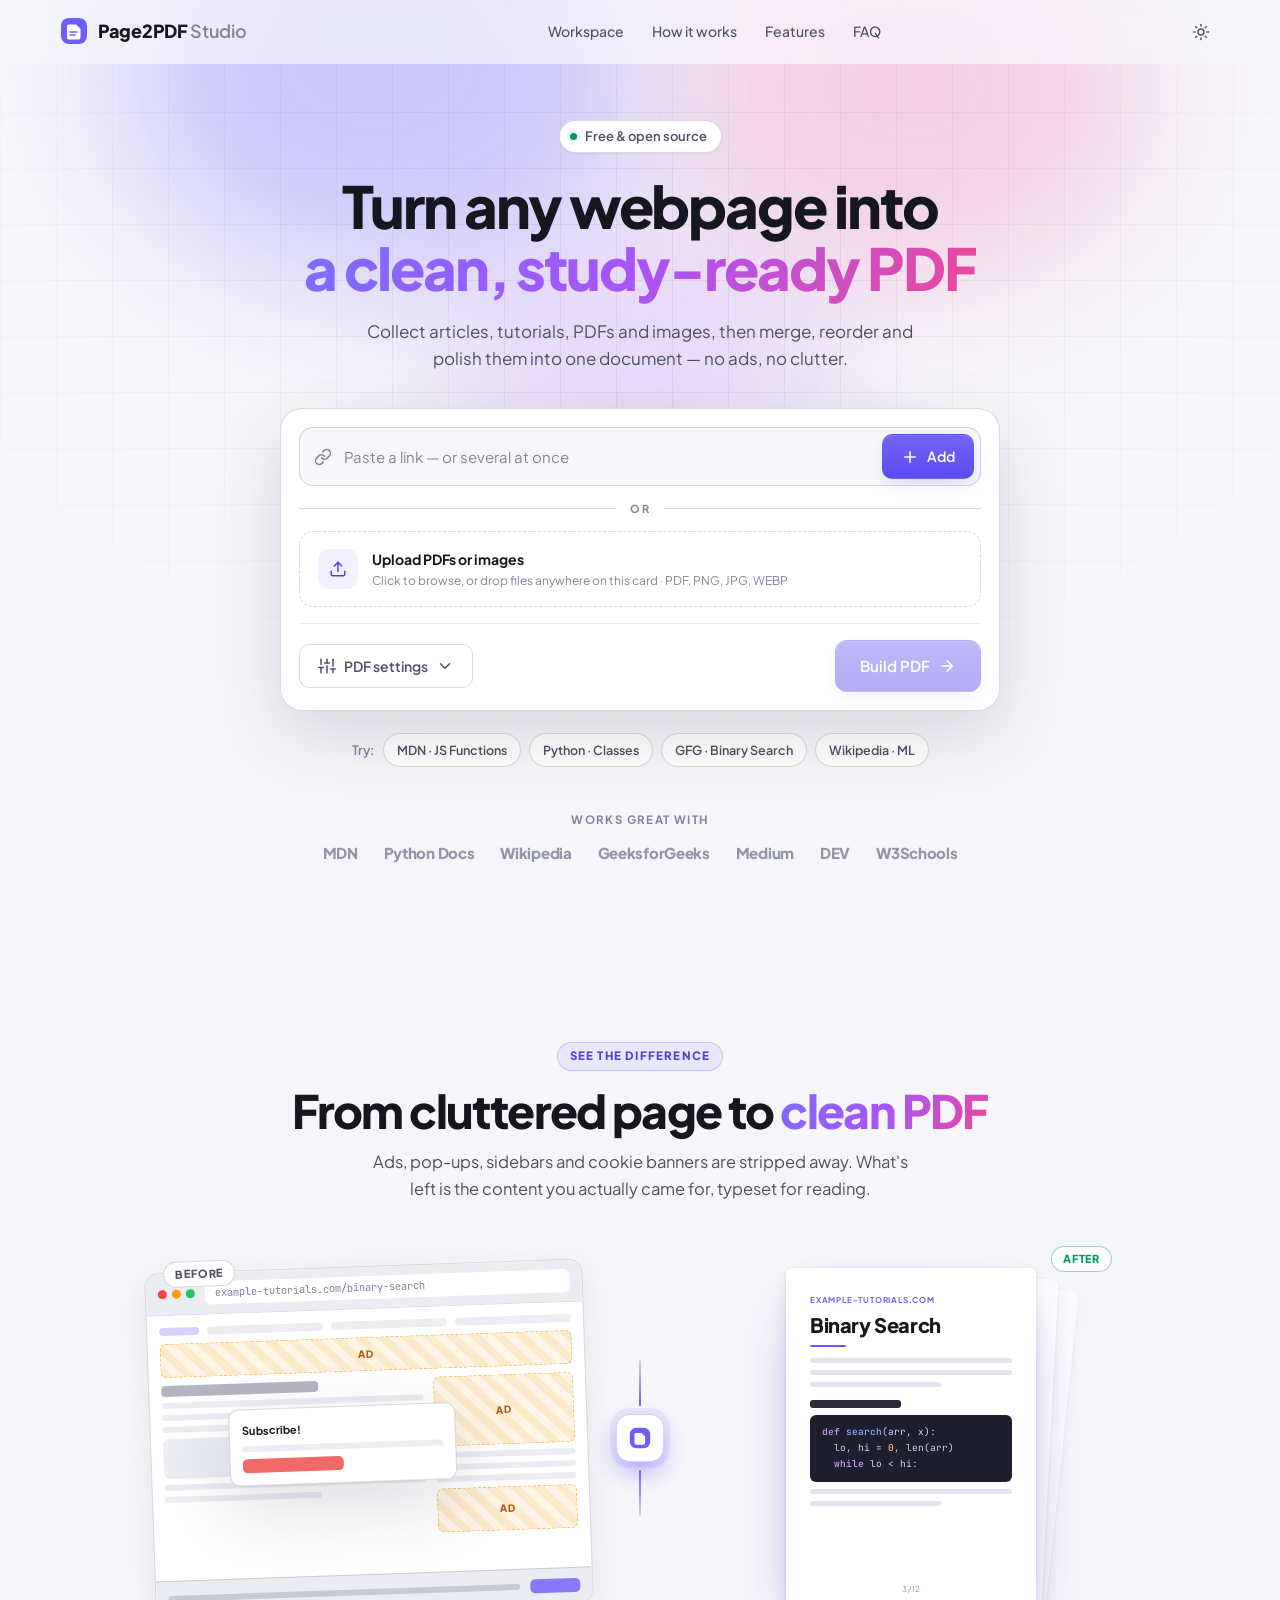
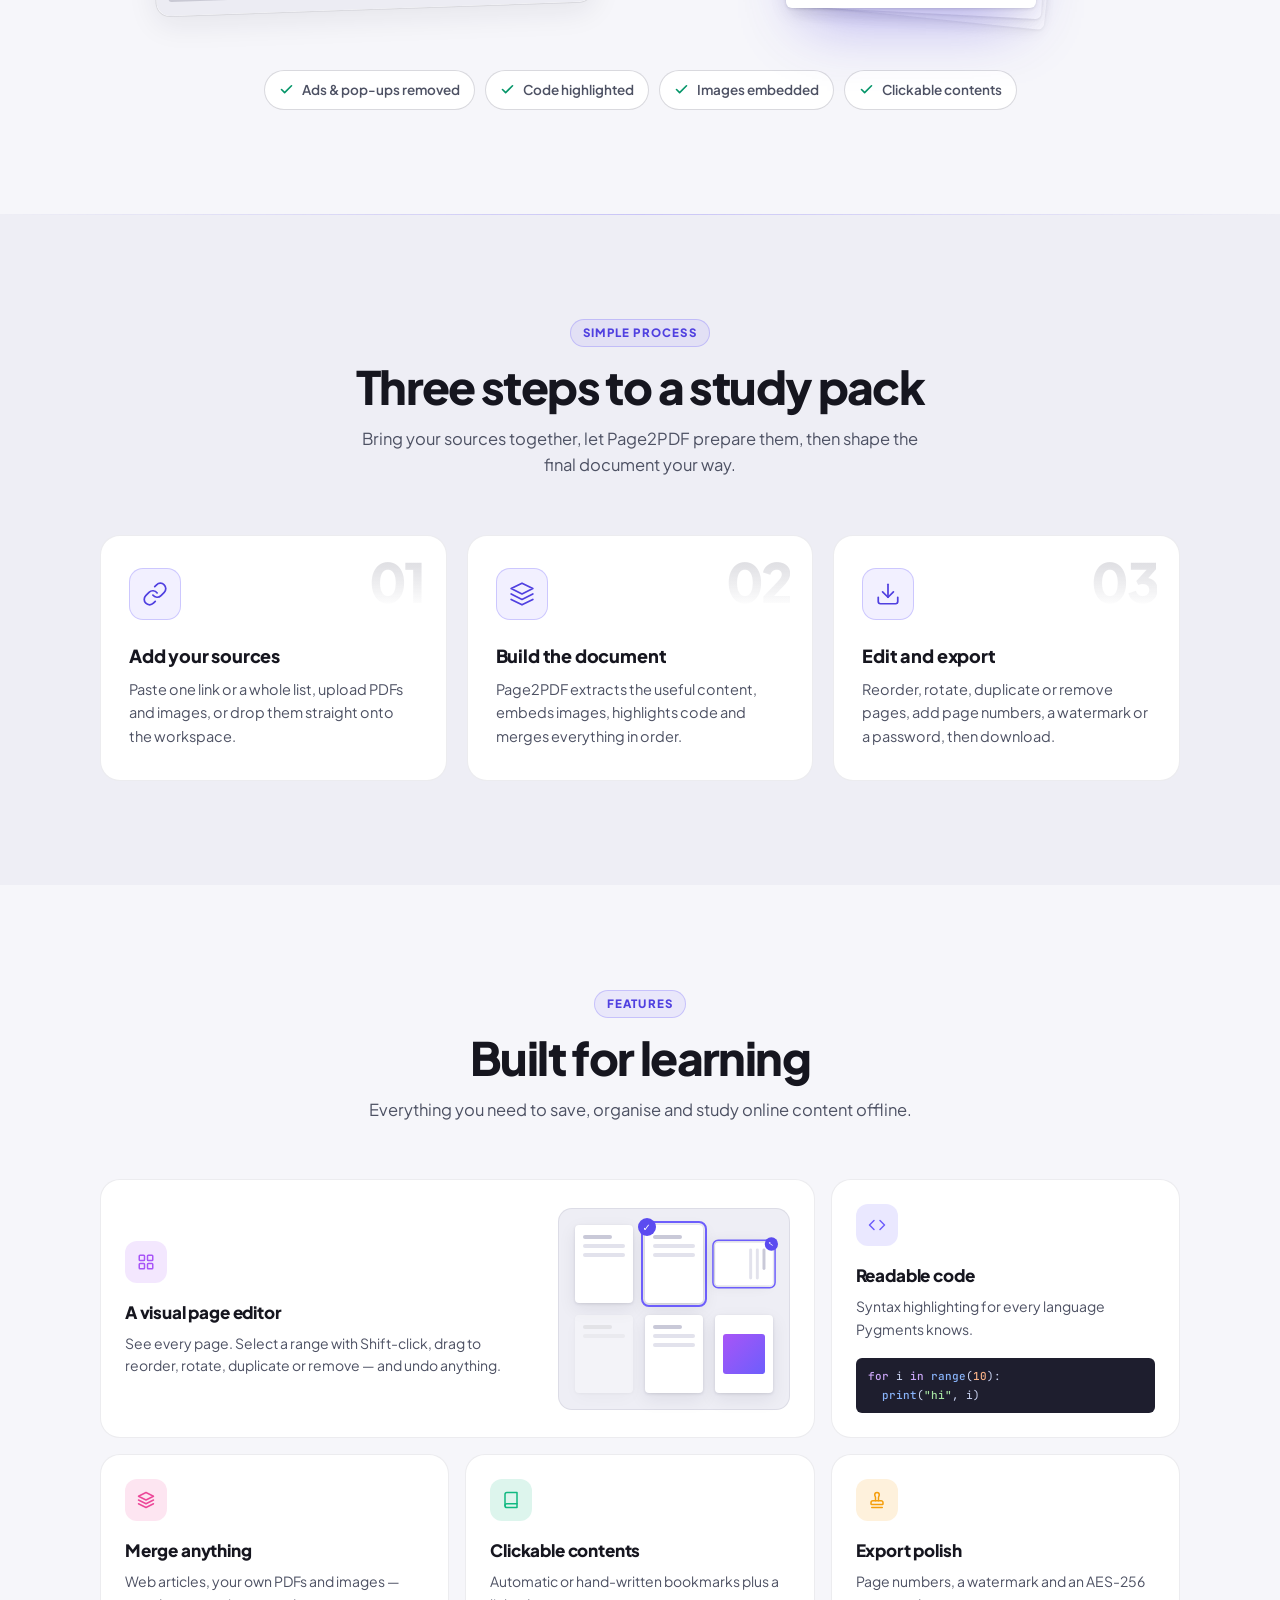
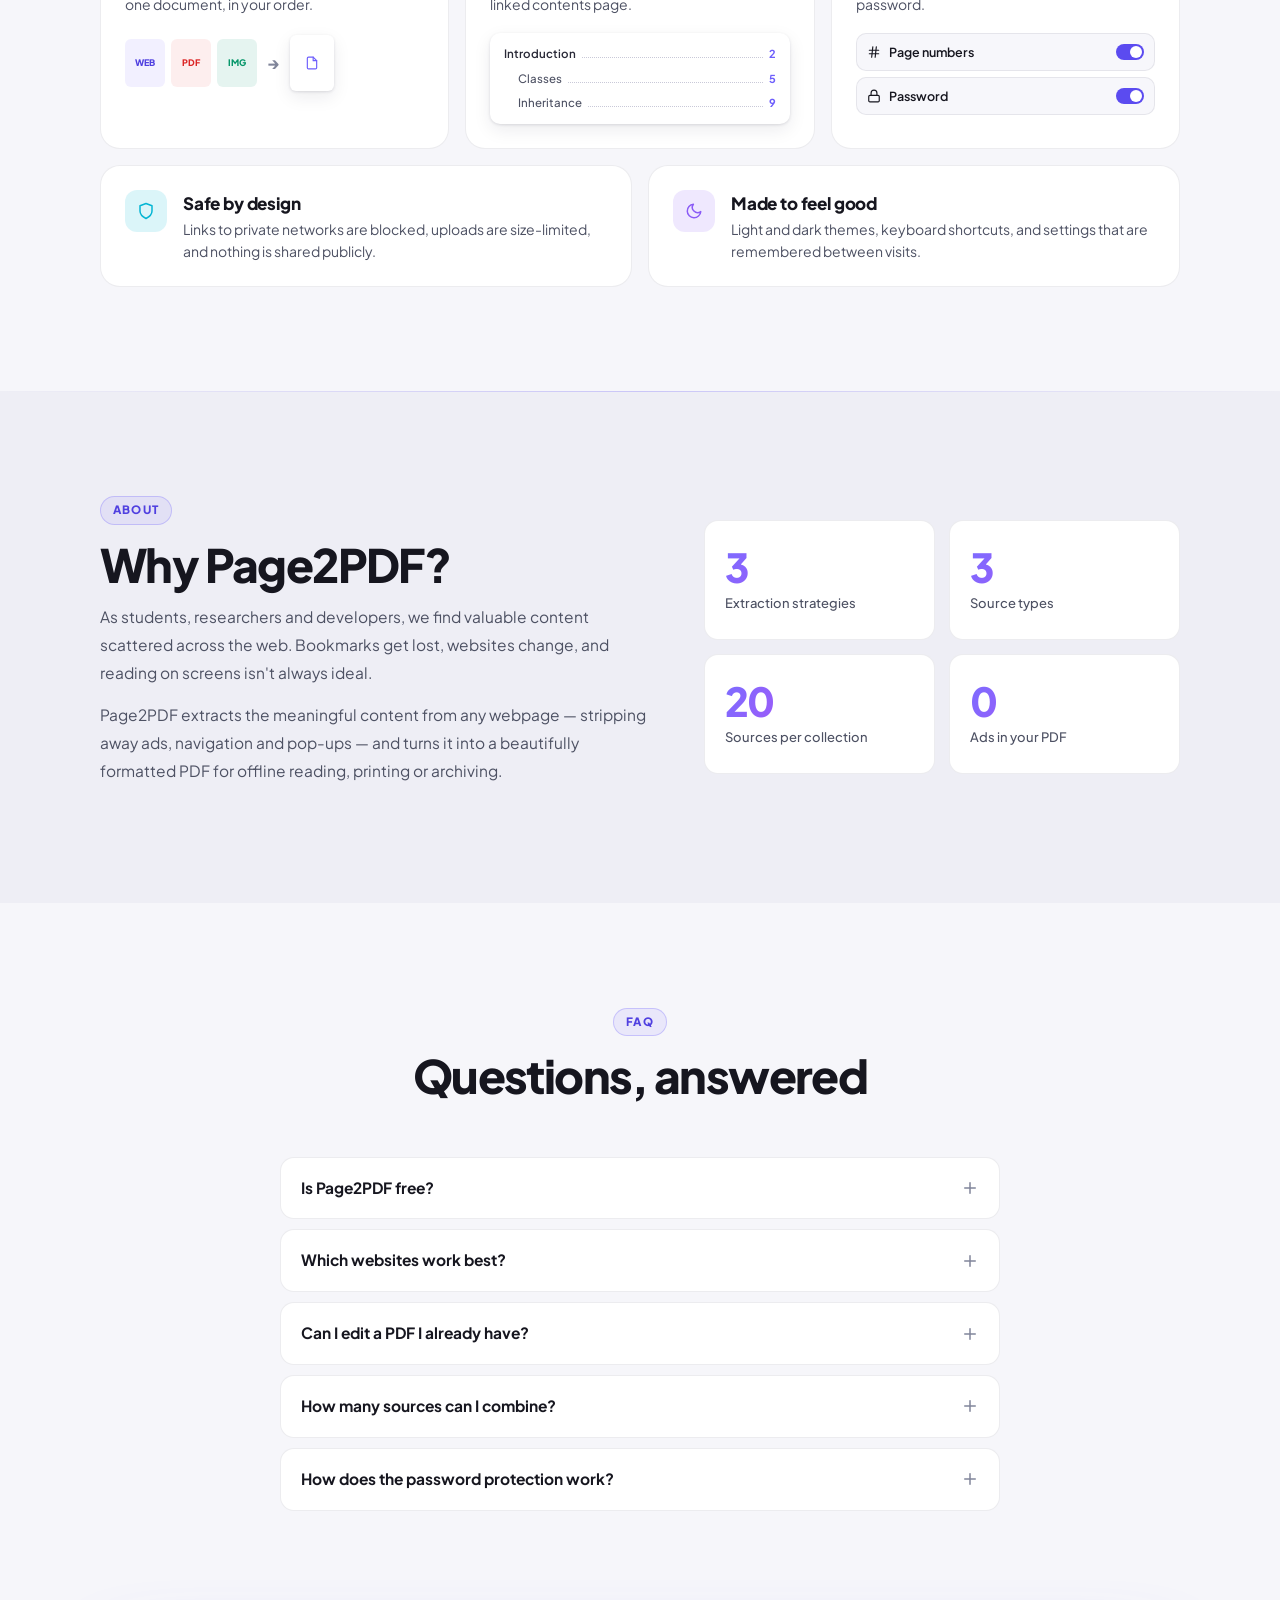
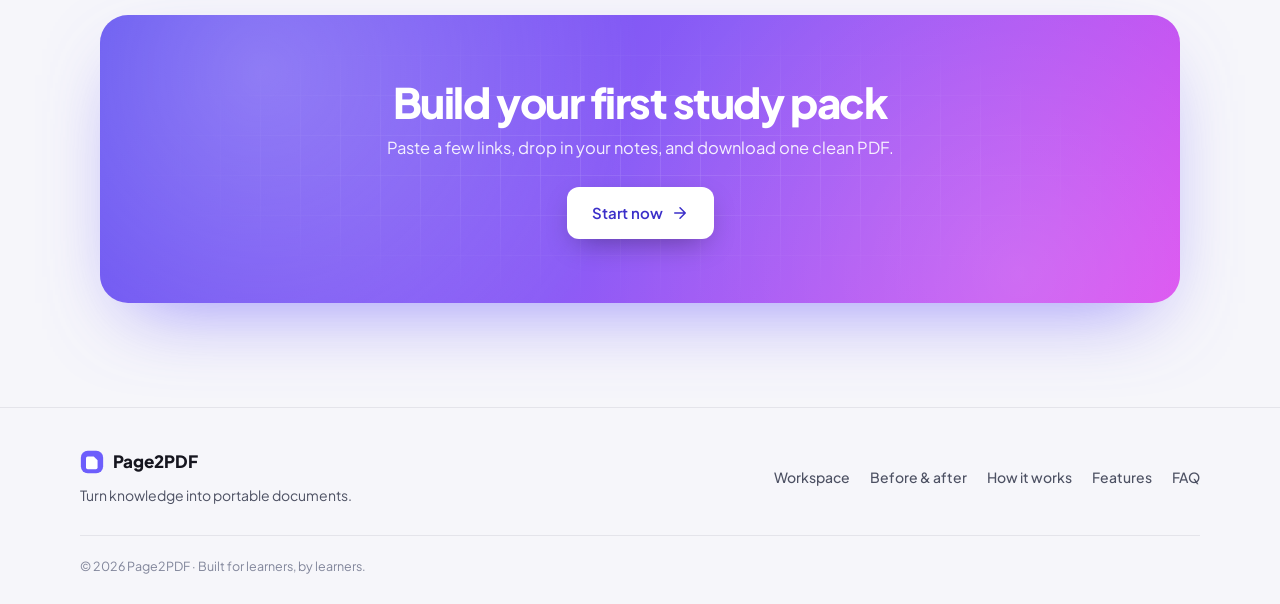
==== commit b4c0ac56: "new file added" ====
--- a/templates/index.html
+++ b/templates/index.html
@@ -11,10 +11,11 @@
     <link rel="preconnect" href="https://fonts.googleapis.com">
     <link rel="preconnect" href="https://fonts.gstatic.com" crossorigin>
     <link href="https://fonts.googleapis.com/css2?family=Plus+Jakarta+Sans:wght@400;500;600;700;800&family=JetBrains+Mono:wght@400;500&display=swap" rel="stylesheet">
-    <link rel="stylesheet" href="/static/css/style.css?v=10">
+    <link rel="stylesheet" href="/static/css/style.css?v=11">
     <script>
         (function () {
             try {
+                document.documentElement.classList.add('js');
                 var t = localStorage.getItem('p2p-theme');
                 if (t === 'light' || t === 'dark') document.documentElement.dataset.theme = t;
             } catch (e) {}
@@ -82,7 +83,7 @@
                 <a href="#home" class="nav-link">Workspace</a>
                 <a href="#how-it-works" class="nav-link">How it works</a>
                 <a href="#features" class="nav-link">Features</a>
-                <a href="#about" class="nav-link">About</a>
+                <a href="#faq" class="nav-link">FAQ</a>
             </div>
             <div class="nav-actions">
                 <button class="icon-btn" id="theme-toggle" type="button" aria-label="Switch colour theme" title="Switch theme">
@@ -100,7 +101,9 @@
         <!-- ─── Hero / Composer ─────────────────────────────────── -->
         <section class="hero" id="home">
             <div class="hero-bg" aria-hidden="true">
-                <div class="hero-glow"></div>
+                <div class="aurora aurora-1"></div>
+                <div class="aurora aurora-2"></div>
+                <div class="aurora aurora-3"></div>
                 <div class="hero-grid"></div>
             </div>
 
@@ -228,6 +231,13 @@
                     <button class="chip" data-url="https://www.geeksforgeeks.org/binary-search/" type="button">GFG · Binary Search</button>
                     <button class="chip" data-url="https://en.wikipedia.org/wiki/Machine_learning" type="button">Wikipedia · ML</button>
                 </div>
+
+                <div class="works-with" aria-label="Works great with">
+                    <span class="works-label">Works great with</span>
+                    <div class="works-list">
+                        <span>MDN</span><span>Python Docs</span><span>Wikipedia</span><span>GeeksforGeeks</span><span>Medium</span><span>DEV</span><span>W3Schools</span>
+                    </div>
+                </div>
             </div>
         </section>
 
@@ -411,28 +421,107 @@
             </div>
         </section>
 
+        <!-- ─── Showcase: before → after ────────────────────────── -->
+        <section class="section showcase" id="showcase">
+            <div class="section-container">
+                <header class="section-header" data-reveal>
+                    <span class="section-tag">See the difference</span>
+                    <h2 class="section-title">From cluttered page to <span class="gradient-text">clean PDF</span></h2>
+                    <p class="section-desc">Ads, pop-ups, sidebars and cookie banners are stripped away. What's left is the content you actually came for, typeset for reading.</p>
+                </header>
+
+                <div class="demo" data-reveal>
+                    <figure class="demo-browser" aria-label="A cluttered webpage">
+                        <div class="demo-chrome">
+                            <span class="demo-dots"><i></i><i></i><i></i></span>
+                            <span class="demo-url">example-tutorials.com/binary-search</span>
+                        </div>
+                        <div class="demo-page">
+                            <div class="demo-nav"><span></span><span></span><span></span><span></span></div>
+                            <div class="demo-ad demo-ad-wide">AD</div>
+                            <div class="demo-cols">
+                                <div class="demo-main">
+                                    <span class="demo-h"></span>
+                                    <span class="demo-line"></span><span class="demo-line"></span><span class="demo-line short"></span>
+                                    <span class="demo-code-ghost"></span>
+                                    <span class="demo-line"></span><span class="demo-line short"></span>
+                                </div>
+                                <div class="demo-side">
+                                    <div class="demo-ad">AD</div>
+                                    <span class="demo-line"></span><span class="demo-line"></span><span class="demo-line"></span>
+                                    <div class="demo-ad demo-ad-sm">AD</div>
+                                </div>
+                            </div>
+                            <div class="demo-popup">
+                                <strong>Subscribe!</strong>
+                                <span class="demo-line"></span>
+                                <span class="demo-btn"></span>
+                            </div>
+                            <div class="demo-cookie"><span class="demo-line"></span><span class="demo-btn"></span></div>
+                        </div>
+                        <figcaption>Before</figcaption>
+                    </figure>
+
+                    <div class="demo-arrow" aria-hidden="true">
+                        <span class="demo-arrow-line"></span>
+                        <span class="demo-arrow-badge">
+                            <svg viewBox="0 0 28 28" width="22" height="22"><rect x="1" y="1" width="26" height="26" rx="8" fill="var(--accent)"/><path d="M9 7.5h7l4.5 4.5v8.5a2 2 0 0 1-2 2H9a2 2 0 0 1-2-2v-11a2 2 0 0 1 2-2z" fill="#fff"/></svg>
+                        </span>
+                        <span class="demo-arrow-line"></span>
+                    </div>
+
+                    <figure class="demo-pdf" aria-label="The clean PDF result">
+                        <div class="demo-sheet demo-sheet-back2"></div>
+                        <div class="demo-sheet demo-sheet-back"></div>
+                        <div class="demo-sheet demo-sheet-front">
+                            <span class="sheet-kicker">example-tutorials.com</span>
+                            <span class="sheet-title">Binary Search</span>
+                            <span class="sheet-rule"></span>
+                            <span class="sheet-line"></span><span class="sheet-line"></span><span class="sheet-line short"></span>
+                            <span class="sheet-h2"></span>
+                            <div class="sheet-code">
+                                <span><b class="tk-k">def</b> <b class="tk-f">search</b>(arr, x):</span>
+                                <span>&nbsp;&nbsp;lo, hi = <b class="tk-n">0</b>, len(arr)</span>
+                                <span>&nbsp;&nbsp;<b class="tk-k">while</b> lo &lt; hi:</span>
+                            </div>
+                            <span class="sheet-line"></span><span class="sheet-line short"></span>
+                            <span class="sheet-num">3 / 12</span>
+                        </div>
+                        <figcaption>After</figcaption>
+                    </figure>
+                </div>
+
+                <ul class="demo-points" data-reveal>
+                    <li><svg class="i"><use href="#i-check"/></svg>Ads &amp; pop-ups removed</li>
+                    <li><svg class="i"><use href="#i-check"/></svg>Code highlighted</li>
+                    <li><svg class="i"><use href="#i-check"/></svg>Images embedded</li>
+                    <li><svg class="i"><use href="#i-check"/></svg>Clickable contents</li>
+                </ul>
+            </div>
+        </section>
+
         <!-- ─── How It Works ────────────────────────────────────── -->
         <section class="section section-alt" id="how-it-works">
             <div class="section-container">
-                <header class="section-header">
+                <header class="section-header" data-reveal>
                     <span class="section-tag">Simple process</span>
-                    <h2 class="section-title">How it works</h2>
+                    <h2 class="section-title">Three steps to a study pack</h2>
                     <p class="section-desc">Bring your sources together, let Page2PDF prepare them, then shape the final document your way.</p>
                 </header>
                 <div class="steps-grid">
-                    <article class="step-card">
+                    <article class="step-card" data-reveal>
                         <span class="step-number">01</span>
                         <span class="step-card-icon"><svg class="i i-lg"><use href="#i-link"/></svg></span>
                         <h3>Add your sources</h3>
                         <p>Paste one link or a whole list, upload PDFs and images, or drop them straight onto the workspace.</p>
                     </article>
-                    <article class="step-card">
+                    <article class="step-card" data-reveal style="--delay:.08s">
                         <span class="step-number">02</span>
                         <span class="step-card-icon"><svg class="i i-lg"><use href="#i-layers"/></svg></span>
                         <h3>Build the document</h3>
                         <p>Page2PDF extracts the useful content, embeds images, highlights code and merges everything in order.</p>
                     </article>
-                    <article class="step-card">
+                    <article class="step-card" data-reveal style="--delay:.16s">
                         <span class="step-number">03</span>
                         <span class="step-card-icon"><svg class="i i-lg"><use href="#i-download"/></svg></span>
                         <h3>Edit and export</h3>
@@ -442,37 +531,150 @@
             </div>
         </section>
 
-        <!-- ─── Features ────────────────────────────────────────── -->
+        <!-- ─── Features (bento) ────────────────────────────────── -->
         <section class="section" id="features">
             <div class="section-container">
-                <header class="section-header">
+                <header class="section-header" data-reveal>
                     <span class="section-tag">Features</span>
                     <h2 class="section-title">Built for learning</h2>
                     <p class="section-desc">Everything you need to save, organise and study online content offline.</p>
                 </header>
-                <div class="features-grid">
-                    <article class="feature-card" style="--tint:#6d5efc"><span class="feature-icon"><svg class="i"><use href="#i-code"/></svg></span><h3>Code blocks</h3><p>Syntax-highlighted code for every language Pygments supports.</p></article>
-                    <article class="feature-card" style="--tint:#a855f7"><span class="feature-icon"><svg class="i"><use href="#i-grid"/></svg></span><h3>Visual page editor</h3><p>Drag to reorder, rotate, duplicate and remove pages — with undo.</p></article>
-                    <article class="feature-card" style="--tint:#ec4899"><span class="feature-icon"><svg class="i"><use href="#i-image"/></svg></span><h3>PDFs &amp; images</h3><p>Merge your own files with web articles in any order you like.</p></article>
-                    <article class="feature-card" style="--tint:#10b981"><span class="feature-icon"><svg class="i"><use href="#i-book"/></svg></span><h3>Clickable contents</h3><p>Automatic or hand-written bookmarks and a linked contents page.</p></article>
-                    <article class="feature-card" style="--tint:#f59e0b"><span class="feature-icon"><svg class="i"><use href="#i-stamp"/></svg></span><h3>Numbers &amp; watermark</h3><p>Stamp page numbers and a subtle watermark on the final export.</p></article>
-                    <article class="feature-card" style="--tint:#06b6d4"><span class="feature-icon"><svg class="i"><use href="#i-shield"/></svg></span><h3>Private &amp; secure</h3><p>SSRF protection, optional AES-256 password, files auto-deleted.</p></article>
+
+                <div class="bento">
+                    <article class="bento-card bento-wide" data-reveal>
+                        <div class="bento-text">
+                            <span class="feature-icon" style="--tint:#a855f7"><svg class="i"><use href="#i-grid"/></svg></span>
+                            <h3>A visual page editor</h3>
+                            <p>See every page. Select a range with Shift-click, drag to reorder, rotate, duplicate or remove — and undo anything.</p>
+                        </div>
+                        <div class="mock-pages" aria-hidden="true">
+                            <span class="mp"><i></i><i></i><i></i></span>
+                            <span class="mp is-sel"><i></i><i></i><i></i><b>✓</b></span>
+                            <span class="mp is-sel is-rot"><i></i><i></i><i></i><b>✓</b></span>
+                            <span class="mp is-off"><i></i><i></i></span>
+                            <span class="mp"><i></i><i></i><i></i></span>
+                            <span class="mp mp-img"><em></em></span>
+                        </div>
+                    </article>
+
+                    <article class="bento-card" data-reveal style="--delay:.06s">
+                        <span class="feature-icon" style="--tint:#6d5efc"><svg class="i"><use href="#i-code"/></svg></span>
+                        <h3>Readable code</h3>
+                        <p>Syntax highlighting for every language Pygments knows.</p>
+                        <div class="mock-code" aria-hidden="true">
+                            <span><b class="tk-k">for</b> i <b class="tk-k">in</b> <b class="tk-f">range</b>(<b class="tk-n">10</b>):</span>
+                            <span>&nbsp;&nbsp;<b class="tk-f">print</b>(<b class="tk-s">"hi"</b>, i)</span>
+                        </div>
+                    </article>
+
+                    <article class="bento-card" data-reveal>
+                        <span class="feature-icon" style="--tint:#ec4899"><svg class="i"><use href="#i-layers"/></svg></span>
+                        <h3>Merge anything</h3>
+                        <p>Web articles, your own PDFs and images — one document, in your order.</p>
+                        <div class="mock-merge" aria-hidden="true">
+                            <span class="mm mm-web">WEB</span><span class="mm mm-pdf">PDF</span><span class="mm mm-img">IMG</span>
+                            <span class="mm-eq">→</span>
+                            <span class="mm mm-out"><svg class="i i-sm"><use href="#i-file"/></svg></span>
+                        </div>
+                    </article>
+
+                    <article class="bento-card" data-reveal style="--delay:.06s">
+                        <span class="feature-icon" style="--tint:#10b981"><svg class="i"><use href="#i-book"/></svg></span>
+                        <h3>Clickable contents</h3>
+                        <p>Automatic or hand-written bookmarks plus a linked contents page.</p>
+                        <ul class="mock-toc" aria-hidden="true">
+                            <li><span>Introduction</span><i></i><b>2</b></li>
+                            <li class="sub"><span>Classes</span><i></i><b>5</b></li>
+                            <li class="sub"><span>Inheritance</span><i></i><b>9</b></li>
+                        </ul>
+                    </article>
+
+                    <article class="bento-card" data-reveal style="--delay:.12s">
+                        <span class="feature-icon" style="--tint:#f59e0b"><svg class="i"><use href="#i-stamp"/></svg></span>
+                        <h3>Export polish</h3>
+                        <p>Page numbers, a watermark and an AES-256 password.</p>
+                        <div class="mock-opts" aria-hidden="true">
+                            <span><svg class="i i-sm"><use href="#i-hash"/></svg>Page numbers <i class="on"></i></span>
+                            <span><svg class="i i-sm"><use href="#i-lock"/></svg>Password <i class="on"></i></span>
+                        </div>
+                    </article>
+
+                    <article class="bento-card bento-half" data-reveal>
+                        <span class="feature-icon" style="--tint:#06b6d4"><svg class="i"><use href="#i-shield"/></svg></span>
+                        <div>
+                            <h3>Safe by design</h3>
+                            <p>Links to private networks are blocked, uploads are size-limited, and nothing is shared publicly.</p>
+                        </div>
+                    </article>
+
+                    <article class="bento-card bento-half" data-reveal style="--delay:.06s">
+                        <span class="feature-icon" style="--tint:#8b5cf6"><svg class="i"><use href="#i-moon"/></svg></span>
+                        <div>
+                            <h3>Made to feel good</h3>
+                            <p>Light and dark themes, keyboard shortcuts, and settings that are remembered between visits.</p>
+                        </div>
+                    </article>
                 </div>
             </div>
         </section>
 
         <!-- ─── About ───────────────────────────────────────────── -->
         <section class="section section-alt" id="about">
-            <div class="section-container about-content">
-                <span class="section-tag">About</span>
-                <h2 class="section-title">Why Page2PDF?</h2>
-                <p>As students, researchers and developers, we find valuable content scattered across the web. Bookmarks get lost, websites change, and reading on screens isn't always ideal.</p>
-                <p>Page2PDF extracts the meaningful content from any webpage — stripping away ads, navigation and pop-ups — and turns it into a beautifully formatted PDF for offline reading, printing or archiving.</p>
-                <div class="about-stats">
+            <div class="section-container about-grid">
+                <div class="about-content" data-reveal>
+                    <span class="section-tag">About</span>
+                    <h2 class="section-title">Why Page2PDF?</h2>
+                    <p>As students, researchers and developers, we find valuable content scattered across the web. Bookmarks get lost, websites change, and reading on screens isn't always ideal.</p>
+                    <p>Page2PDF extracts the meaningful content from any webpage — stripping away ads, navigation and pop-ups — and turns it into a beautifully formatted PDF for offline reading, printing or archiving.</p>
+                </div>
+                <div class="about-stats" data-reveal style="--delay:.1s">
                     <div class="stat"><span class="stat-value">3</span><span class="stat-label">Extraction strategies</span></div>
                     <div class="stat"><span class="stat-value">3</span><span class="stat-label">Source types</span></div>
                     <div class="stat"><span class="stat-value">20</span><span class="stat-label">Sources per collection</span></div>
-                </div>
+                    <div class="stat"><span class="stat-value">0</span><span class="stat-label">Ads in your PDF</span></div>
+                </div>
+            </div>
+        </section>
+
+        <!-- ─── FAQ ─────────────────────────────────────────────── -->
+        <section class="section" id="faq">
+            <div class="section-container faq-wrap">
+                <header class="section-header" data-reveal>
+                    <span class="section-tag">FAQ</span>
+                    <h2 class="section-title">Questions, answered</h2>
+                </header>
+                <div class="faq" data-reveal>
+                    <details>
+                        <summary>Is Page2PDF free?<svg class="i"><use href="#i-plus"/></svg></summary>
+                        <p>Yes. It's free and open source — you can use the hosted version or run it yourself with Docker.</p>
+                    </details>
+                    <details>
+                        <summary>Which websites work best?<svg class="i"><use href="#i-plus"/></svg></summary>
+                        <p>Public articles, tutorials, documentation and wikis. JavaScript-heavy pages are rendered in a real browser as a fallback. Pages behind a login or paywall can't be fetched.</p>
+                    </details>
+                    <details>
+                        <summary>Can I edit a PDF I already have?<svg class="i"><use href="#i-plus"/></svg></summary>
+                        <p>Yes. Upload it (or several) on its own or together with web links, then reorder, rotate, remove or duplicate pages in the editor.</p>
+                    </details>
+                    <details>
+                        <summary>How many sources can I combine?<svg class="i"><use href="#i-plus"/></svg></summary>
+                        <p>Up to 20 sources per collection, and up to 50&nbsp;MB per uploaded file by default. You can paste a whole list of links at once.</p>
+                    </details>
+                    <details>
+                        <summary>How does the password protection work?<svg class="i"><use href="#i-plus"/></svg></summary>
+                        <p>When you set a password in the export options, the downloaded file is encrypted with AES-256. Anyone opening it will need that password.</p>
+                    </details>
+                </div>
+            </div>
+        </section>
+
+        <!-- ─── CTA ─────────────────────────────────────────────── -->
+        <section class="cta-section" id="cta">
+            <div class="cta" data-reveal>
+                <div class="cta-glow" aria-hidden="true"></div>
+                <h2>Build your first study pack</h2>
+                <p>Paste a few links, drop in your notes, and download one clean PDF.</p>
+                <button class="btn btn-light btn-lg" id="cta-start-btn" type="button">Start now<svg class="i btn-arrow"><use href="#i-arrow-right"/></svg></button>
             </div>
         </section>
     </main>
@@ -480,10 +682,22 @@
     <!-- ─── Footer ──────────────────────────────────────────────── -->
     <footer class="footer">
         <div class="footer-container">
-            <span class="footer-logo">Page2PDF</span>
-            <p class="footer-tagline">Turn knowledge into portable documents.</p>
-            <p class="footer-copy">&copy; 2026 Page2PDF · Built for learners, by learners.</p>
+            <div class="footer-brand">
+                <span class="footer-logo">
+                    <svg viewBox="0 0 28 28" width="24" height="24" aria-hidden="true"><rect x="1" y="1" width="26" height="26" rx="8" fill="var(--accent)"/><path d="M9 7.5h7l4.5 4.5v8.5a2 2 0 0 1-2 2H9a2 2 0 0 1-2-2v-11a2 2 0 0 1 2-2z" fill="#fff"/></svg>
+                    Page2PDF
+                </span>
+                <p class="footer-tagline">Turn knowledge into portable documents.</p>
+            </div>
+            <nav class="footer-links" aria-label="Footer">
+                <a href="#home">Workspace</a>
+                <a href="#showcase">Before &amp; after</a>
+                <a href="#how-it-works">How it works</a>
+                <a href="#features">Features</a>
+                <a href="#faq">FAQ</a>
+            </nav>
         </div>
+        <p class="footer-copy">&copy; 2026 Page2PDF · Built for learners, by learners.</p>
     </footer>
 
     <!-- ─── Modals ──────────────────────────────────────────────── -->
@@ -592,6 +806,6 @@
 
     <div class="toast-stack" id="toast-stack" aria-live="polite"></div>
 
-    <script src="/static/js/app.js?v=10"></script>
+    <script src="/static/js/app.js?v=11"></script>
 </body>
 </html>
--- a/static/css/style.css
+++ b/static/css/style.css
@@ -297,12 +297,6 @@
     display: flex; justify-content: center;
 }
 .hero-bg { position: absolute; inset: 0; pointer-events: none; }
-.hero-glow {
-    position: absolute; top: -260px; left: 50%; width: 1000px; height: 700px;
-    transform: translateX(-50%); border-radius: 50%;
-    background: radial-gradient(ellipse at center, rgba(124,108,255,var(--glow)) 0%, rgba(236,72,153,calc(var(--glow) * 0.5)) 35%, transparent 70%);
-    filter: blur(40px);
-}
 .hero-grid {
     position: absolute; inset: 0;
     background-image: linear-gradient(var(--line) 1px, transparent 1px), linear-gradient(90deg, var(--line) 1px, transparent 1px);
@@ -817,77 +811,324 @@
 @keyframes toast-out { to { opacity: 0; transform: translateY(6px); } }
 
 /* ── Marketing sections ────────────────────────────────────────── */
-.section { padding: 96px 0; position: relative; }
+.section { padding: 104px 0; position: relative; }
 .section-alt { background: var(--bg-alt); }
 .section-alt::before {
     content: ''; position: absolute; top: 0; left: 0; right: 0; height: 1px;
     background: linear-gradient(90deg, transparent, var(--accent-ring), transparent);
 }
-.section-container { max-width: 1100px; margin: 0 auto; padding: 0 20px; }
-.section-header { text-align: center; margin-bottom: 52px; }
+.section-container { max-width: 1120px; margin: 0 auto; padding: 0 20px; }
+.section-header { text-align: center; margin-bottom: 56px; }
 .section-tag {
-    display: inline-block; margin-bottom: 14px; padding: 4px 12px; border-radius: 100px;
-    background: var(--accent-soft); color: var(--accent-text);
+    display: inline-flex; align-items: center; gap: 6px; margin-bottom: 14px; padding: 4px 12px; border-radius: 100px;
+    background: var(--accent-soft); color: var(--accent-text); border: 1px solid var(--accent-ring);
     font-size: 11.5px; font-weight: 800; text-transform: uppercase; letter-spacing: 1.2px;
 }
-.section-title { font-size: clamp(28px, 4vw, 40px); font-weight: 800; letter-spacing: -0.03em; line-height: 1.15; margin-bottom: 12px; }
-.section-desc { max-width: 520px; margin: 0 auto; font-size: 16px; color: var(--text-2); }
-
-.steps-grid { display: grid; grid-template-columns: repeat(3, 1fr); gap: 20px; }
+.section-title { font-size: clamp(30px, 4.4vw, 46px); font-weight: 800; letter-spacing: -0.035em; line-height: 1.1; margin-bottom: 14px; }
+.section-desc { max-width: 560px; margin: 0 auto; font-size: 16.5px; color: var(--text-2); }
+
+/* Scroll reveal (only when JS is running) */
+.js [data-reveal] { opacity: 0; transform: translateY(22px); transition: opacity 0.7s var(--ease) var(--delay, 0s), transform 0.7s var(--ease) var(--delay, 0s); }
+.js [data-reveal].is-visible { opacity: 1; transform: none; }
+
+/* Hero aurora */
+.aurora { position: absolute; border-radius: 50%; filter: blur(70px); opacity: calc(var(--glow) * 4.2); will-change: transform; }
+.aurora-1 { width: 520px; height: 420px; top: -140px; left: calc(50% - 520px); background: #7c6cff; animation: drift-1 18s ease-in-out infinite alternate; }
+.aurora-2 { width: 460px; height: 380px; top: -100px; left: calc(50% + 40px); background: #ec4899; opacity: calc(var(--glow) * 2.8); animation: drift-2 22s ease-in-out infinite alternate; }
+.aurora-3 { width: 380px; height: 300px; top: 220px; left: calc(50% - 190px); background: #a855f7; opacity: calc(var(--glow) * 2.2); animation: drift-3 26s ease-in-out infinite alternate; }
+@keyframes drift-1 { to { transform: translate(120px, 60px) scale(1.1); } }
+@keyframes drift-2 { to { transform: translate(-140px, 80px) scale(0.9); } }
+@keyframes drift-3 { to { transform: translate(60px, -70px) scale(1.15); } }
+
+/* Works-with strip */
+.works-with { margin-top: 44px; display: flex; flex-direction: column; align-items: center; gap: 12px; }
+.works-label { font-size: 11.5px; font-weight: 700; color: var(--text-3); text-transform: uppercase; letter-spacing: 1.4px; }
+.works-list { display: flex; flex-wrap: wrap; justify-content: center; gap: 6px 26px; }
+.works-list span { font-size: 15px; font-weight: 800; letter-spacing: -0.02em; color: var(--text-3); opacity: 0.85; transition: color 0.2s, opacity 0.2s; }
+.works-list span:hover { color: var(--text); opacity: 1; }
+
+/* Showcase demo */
+.showcase { overflow: hidden; }
+.demo {
+    display: grid; grid-template-columns: 1fr auto 1fr; align-items: center; gap: 28px;
+    max-width: 980px; margin: 0 auto;
+}
+.demo figure { position: relative; margin: 0; }
+.demo figcaption {
+    position: absolute; top: -12px; left: 18px; z-index: 3;
+    padding: 3px 11px; border-radius: 100px; font-size: 11px; font-weight: 800; letter-spacing: 0.8px; text-transform: uppercase;
+    background: var(--surface); border: 1px solid var(--line-strong); color: var(--text-2);
+}
+.demo-pdf figcaption { left: auto; right: 18px; color: var(--success); border-color: color-mix(in srgb, var(--success) 40%, transparent); }
+
+.demo-browser {
+    border-radius: 14px; background: var(--surface);
+    border: 1px solid var(--line-strong); box-shadow: var(--shadow);
+    transform: rotate(-2deg);
+}
+.demo-chrome { display: flex; align-items: center; gap: 10px; padding: 9px 12px; border-radius: 14px 14px 0 0; background: var(--surface-3); border-bottom: 1px solid var(--line); }
+.demo-dots { display: flex; gap: 5px; }
+.demo-dots i { width: 9px; height: 9px; border-radius: 50%; background: #ef4444; }
+.demo-dots i:nth-child(2) { background: #f59e0b; }
+.demo-dots i:nth-child(3) { background: #22c55e; }
+.demo-url { flex: 1; padding: 3px 10px; border-radius: 6px; background: var(--surface); font-family: var(--font-mono); font-size: 10.5px; color: var(--text-3); white-space: nowrap; overflow: hidden; text-overflow: ellipsis; }
+.demo-page { position: relative; padding: 12px; height: 300px; overflow: hidden; border-radius: 0 0 14px 14px; display: flex; flex-direction: column; gap: 8px; }
+.demo-nav { display: flex; gap: 8px; }
+.demo-nav span { height: 8px; flex: 1; border-radius: 4px; background: var(--surface-3); }
+.demo-nav span:first-child { flex: 0 0 40px; background: var(--accent-ring); }
+.demo-ad {
+    display: flex; align-items: center; justify-content: center; height: 70px; border-radius: 6px;
+    font-size: 10px; font-weight: 800; letter-spacing: 1px; color: #b45309;
+    background: repeating-linear-gradient(45deg, rgba(245,158,11,0.22) 0 8px, rgba(245,158,11,0.1) 8px 16px);
+    border: 1px dashed rgba(245,158,11,0.6);
+}
+.demo-ad-wide { height: 34px; }
+.demo-ad-sm { height: 44px; }
+.demo-cols { display: grid; grid-template-columns: 1fr 34%; gap: 10px; flex: 1; }
+.demo-main, .demo-side { display: flex; flex-direction: column; gap: 6px; }
+.demo-h { height: 11px; width: 60%; border-radius: 4px; background: var(--text-3); opacity: 0.6; }
+.demo-line { display: block; height: 6px; border-radius: 3px; background: var(--surface-3); }
+.demo-line.short { width: 60%; }
+.demo-code-ghost { height: 40px; border-radius: 6px; background: var(--surface-3); }
+.demo-popup {
+    position: absolute; top: 96px; left: 18%; width: 52%; padding: 12px; border-radius: 10px;
+    display: flex; flex-direction: column; gap: 7px;
+    background: var(--surface); border: 1px solid var(--line-strong); box-shadow: var(--shadow-lg);
+    font-size: 11px; animation: nag 3.2s ease-in-out infinite;
+}
+.demo-btn { display: block; height: 14px; width: 50%; border-radius: 5px; background: #ef4444; opacity: 0.8; }
+.demo-cookie {
+    position: absolute; left: 0; right: 0; bottom: 0; padding: 10px 12px;
+    display: flex; align-items: center; gap: 10px; background: var(--surface-3); border-top: 1px solid var(--line-strong);
+}
+.demo-cookie .demo-line { flex: 1; background: var(--line-strong); }
+.demo-cookie .demo-btn { width: 50px; background: var(--accent); }
+@keyframes nag { 0%, 100% { transform: translateY(0); } 50% { transform: translateY(-4px); } }
+
+.demo-arrow { display: flex; flex-direction: column; align-items: center; gap: 8px; }
+.demo-arrow-line { width: 2px; height: 46px; border-radius: 2px; background: linear-gradient(var(--line-strong), var(--accent)); }
+.demo-arrow-line:last-child { background: linear-gradient(var(--accent), var(--line-strong)); }
+.demo-arrow-badge {
+    display: flex; align-items: center; justify-content: center; width: 48px; height: 48px; border-radius: 14px;
+    background: var(--surface); border: 1px solid var(--accent-ring); box-shadow: 0 0 0 6px var(--accent-soft), 0 10px 30px -8px var(--accent);
+    animation: beat 2.4s ease-in-out infinite;
+}
+@keyframes beat { 50% { transform: scale(1.07); } }
+
+.demo-pdf { height: 360px; display: flex; align-items: center; justify-content: center; }
+.demo-sheet {
+    position: absolute; width: 250px; height: 340px; border-radius: 6px; background: #fff;
+    box-shadow: var(--paper-shadow);
+}
+.demo-sheet-back2 { transform: translate(26px, 10px) rotate(6deg); opacity: 0.5; }
+.demo-sheet-back { transform: translate(14px, 5px) rotate(3deg); opacity: 0.8; }
+.demo-sheet-front {
+    position: relative; padding: 26px 24px; display: flex; flex-direction: column; gap: 7px;
+    box-shadow: var(--paper-shadow), 0 30px 60px -20px rgba(80, 64, 224, 0.45);
+    transition: transform 0.5s var(--ease);
+}
+.demo:hover .demo-sheet-front { transform: translateY(-6px) rotate(-1deg); }
+.sheet-kicker { font-size: 8px; font-weight: 700; letter-spacing: 0.8px; text-transform: uppercase; color: #6d5efc; }
+.sheet-title { font-size: 20px; font-weight: 800; color: #16161f; letter-spacing: -0.02em; line-height: 1.1; }
+.sheet-rule { height: 2px; width: 36px; border-radius: 2px; background: #6d5efc; margin: 2px 0 4px; }
+.sheet-line { display: block; height: 5px; border-radius: 3px; background: #e4e4ee; }
+.sheet-line.short { width: 65%; }
+.sheet-h2 { height: 8px; width: 45%; border-radius: 3px; background: #2a2a38; margin-top: 6px; }
+.sheet-code, .mock-code {
+    display: flex; flex-direction: column; gap: 2px; padding: 10px 12px; border-radius: 6px;
+    background: #1e1e2e; color: #cdd6f4; font-family: var(--font-mono); font-size: 9.5px; line-height: 1.5; white-space: nowrap;
+}
+.sheet-code b, .mock-code b { font-weight: 500; }
+.tk-k { color: #cba6f7; } .tk-f { color: #89b4fa; } .tk-n { color: #fab387; } .tk-s { color: #a6e3a1; }
+.sheet-num { position: absolute; bottom: 12px; left: 0; right: 0; text-align: center; font-size: 8px; color: #8a8fa3; }
+
+.demo-points { list-style: none; display: flex; flex-wrap: wrap; justify-content: center; gap: 10px; margin-top: 52px; }
+.demo-points li {
+    display: inline-flex; align-items: center; gap: 8px; padding: 8px 14px; border-radius: 100px;
+    background: var(--surface); border: 1px solid var(--line-strong); font-size: 13.5px; font-weight: 600; color: var(--text-2);
+}
+.demo-points .i { width: 15px; height: 15px; color: var(--success); stroke-width: 2.6; }
+
+/* Steps */
+.steps-grid { display: grid; grid-template-columns: repeat(3, 1fr); gap: 20px; counter-reset: s; }
 .step-card {
-    position: relative; padding: 30px 26px; border-radius: var(--radius-lg);
+    position: relative; padding: 32px 28px; border-radius: var(--radius-lg); overflow: hidden;
     background: var(--surface); border: 1px solid var(--line);
-    transition: transform 0.3s var(--ease), border-color 0.3s, box-shadow 0.3s;
-}
-.step-card:hover { transform: translateY(-4px); border-color: var(--accent-ring); box-shadow: var(--shadow); }
+    transition: transform 0.35s var(--ease), border-color 0.3s, box-shadow 0.3s, opacity 0.7s var(--ease) var(--delay, 0s);
+}
+.step-card::after {
+    content: ''; position: absolute; inset: auto -40% -60% auto; width: 220px; height: 220px; border-radius: 50%;
+    background: radial-gradient(var(--accent-soft), transparent 70%); opacity: 0; transition: opacity 0.4s;
+}
+.step-card:hover { transform: translateY(-5px); border-color: var(--accent-ring); box-shadow: var(--shadow); }
+.step-card:hover::after { opacity: 1; }
 .step-number {
-    position: absolute; top: 22px; right: 24px;
-    font-family: var(--font-mono); font-size: 13px; font-weight: 500; color: var(--text-3);
+    position: absolute; top: 18px; right: 22px;
+    font-size: 54px; font-weight: 800; letter-spacing: -0.05em; line-height: 1;
+    background: linear-gradient(180deg, var(--line-strong), transparent); -webkit-background-clip: text; background-clip: text; color: transparent;
 }
 .step-card-icon {
     display: flex; align-items: center; justify-content: center;
-    width: 52px; height: 52px; margin-bottom: 20px; border-radius: 14px;
-    background: var(--accent-soft); color: var(--accent-text);
+    width: 52px; height: 52px; margin-bottom: 22px; border-radius: 14px;
+    background: var(--accent-soft); color: var(--accent-text); border: 1px solid var(--accent-ring);
 }
 .step-card h3 { font-size: 18px; font-weight: 800; margin-bottom: 8px; letter-spacing: -0.01em; }
-.step-card p { font-size: 14px; color: var(--text-2); }
-
-.features-grid { display: grid; grid-template-columns: repeat(3, 1fr); gap: 16px; }
-.feature-card {
-    padding: 24px; border-radius: var(--radius);
+.step-card p { font-size: 14.5px; color: var(--text-2); }
+
+/* Bento */
+.bento { display: grid; grid-template-columns: repeat(6, 1fr); gap: 16px; }
+.bento-card {
+    grid-column: span 2; position: relative; overflow: hidden;
+    display: flex; flex-direction: column; gap: 6px;
+    padding: 24px; border-radius: var(--radius-lg);
     background: var(--surface); border: 1px solid var(--line);
-    transition: transform 0.3s var(--ease), border-color 0.3s;
-}
-.feature-card:hover { transform: translateY(-3px); border-color: color-mix(in srgb, var(--tint) 45%, transparent); }
+    transition: transform 0.35s var(--ease), border-color 0.3s, box-shadow 0.3s, opacity 0.7s var(--ease) var(--delay, 0s);
+}
+.bento-card:hover { transform: translateY(-4px); border-color: var(--line-strong); box-shadow: var(--shadow); }
+.bento-card h3 { font-size: 17px; font-weight: 800; letter-spacing: -0.01em; }
+.bento-card p { font-size: 14px; color: var(--text-2); }
+.bento-wide { grid-column: span 4; flex-direction: row; align-items: center; gap: 24px; }
+.bento-wide .bento-text { flex: 1; display: flex; flex-direction: column; gap: 6px; }
+.bento-half { grid-column: span 3; flex-direction: row; align-items: flex-start; gap: 16px; }
+.bento-half .feature-icon { margin: 0; }
 .feature-icon {
-    display: flex; align-items: center; justify-content: center;
-    width: 42px; height: 42px; margin-bottom: 16px; border-radius: 11px;
+    display: flex; align-items: center; justify-content: center; flex-shrink: 0;
+    width: 42px; height: 42px; margin-bottom: 10px; border-radius: 12px;
     background: color-mix(in srgb, var(--tint) 14%, transparent); color: var(--tint);
 }
-.feature-card h3 { font-size: 16px; font-weight: 800; margin-bottom: 6px; }
-.feature-card p { font-size: 13.5px; color: var(--text-2); }
-
-.about-content { max-width: 720px; }
+
+.mock-pages { display: grid; grid-template-columns: repeat(3, 58px); gap: 12px; padding: 16px; border-radius: 14px; background: var(--bg-alt); border: 1px solid var(--line); }
+.mp {
+    position: relative; height: 78px; border-radius: 4px; background: #fff; box-shadow: var(--paper-shadow);
+    display: flex; flex-direction: column; gap: 5px; padding: 10px 8px; outline: 2px solid transparent; outline-offset: 2px;
+    transition: transform 0.4s var(--ease);
+}
+.mp i { display: block; height: 4px; border-radius: 2px; background: #e2e2ec; }
+.mp i:first-child { width: 70%; background: #c9c9d8; }
+.mp b { position: absolute; top: -7px; left: -7px; width: 18px; height: 18px; border-radius: 50%; background: var(--accent-strong); color: #fff; font-size: 10px; display: flex; align-items: center; justify-content: center; }
+.mp.is-sel { outline-color: var(--accent); }
+.mp.is-rot { transform: rotate(90deg) scale(0.74); }
+.mp.is-off { opacity: 0.3; filter: grayscale(1); }
+.mp-img { padding: 8px; justify-content: center; }
+.mp-img em { display: block; height: 40px; border-radius: 3px; background: linear-gradient(135deg, #a855f7, #6d5efc); }
+.bento-wide:hover .mp.is-rot { transform: rotate(180deg) scale(1); }
+
+.mock-code { margin-top: auto; padding-top: 10px; }
+.bento-card .mock-code { margin-top: 12px; font-size: 11px; }
+.mock-merge { display: flex; align-items: center; gap: 6px; margin-top: 14px; }
+.mm { display: flex; align-items: center; justify-content: center; width: 40px; height: 48px; border-radius: 6px; font-size: 9px; font-weight: 800; }
+.mm-web { background: var(--accent-soft); color: var(--accent-text); }
+.mm-pdf { background: var(--danger-soft); color: var(--danger); }
+.mm-img { background: var(--success-soft); color: var(--success); }
+.mm-eq { color: var(--text-3); font-weight: 800; margin: 0 4px; }
+.mm-out { width: 44px; height: 56px; background: #fff; color: #6d5efc; box-shadow: var(--paper-shadow); }
+.mock-toc { list-style: none; margin-top: 12px; display: flex; flex-direction: column; gap: 6px; padding: 12px 14px; border-radius: 10px; background: #fff; box-shadow: var(--paper-shadow); }
+.mock-toc li { display: flex; align-items: baseline; gap: 6px; font-size: 11.5px; color: #2a2a38; font-weight: 600; }
+.mock-toc li.sub { padding-left: 14px; font-weight: 500; color: #4d5163; }
+.mock-toc li i { flex: 1; border-bottom: 1.5px dotted #c9c9d8; }
+.mock-toc li b { color: #6d5efc; font-size: 11px; }
+.mock-opts { display: flex; flex-direction: column; gap: 6px; margin-top: 12px; }
+.mock-opts span { display: flex; align-items: center; gap: 8px; padding: 8px 10px; border-radius: 10px; background: var(--surface-2); border: 1px solid var(--line); font-size: 12.5px; font-weight: 600; }
+.mock-opts i { margin-left: auto; width: 28px; height: 16px; border-radius: 16px; background: var(--accent-strong); position: relative; }
+.mock-opts i::after { content: ''; position: absolute; top: 2px; right: 2px; width: 12px; height: 12px; border-radius: 50%; background: #fff; }
+
+/* About */
+.about-grid { display: grid; grid-template-columns: 1.15fr 1fr; gap: 56px; align-items: center; }
 .about-content p { font-size: 15.5px; color: var(--text-2); margin-bottom: 14px; line-height: 1.8; }
-.about-stats {
-    display: grid; grid-template-columns: repeat(3, 1fr); margin-top: 30px;
-    border: 1px solid var(--line); border-radius: var(--radius); background: var(--surface); overflow: hidden;
-}
-.stat { padding: 22px 12px; text-align: center; }
-.stat + .stat { border-left: 1px solid var(--line); }
-.stat-value { display: block; font-size: 32px; font-weight: 800; letter-spacing: -0.03em; background: var(--gradient); -webkit-background-clip: text; background-clip: text; color: transparent; }
-.stat-label { font-size: 13px; color: var(--text-3); }
-
-.footer { padding: 44px 20px; border-top: 1px solid var(--line); text-align: center; }
-.footer-logo { font-size: 17px; font-weight: 800; }
+.about-stats { display: grid; grid-template-columns: 1fr 1fr; gap: 14px; }
+.stat {
+    padding: 24px 20px; border-radius: var(--radius); text-align: left;
+    background: var(--surface); border: 1px solid var(--line);
+}
+.stat-value { display: block; font-size: 40px; font-weight: 800; letter-spacing: -0.04em; line-height: 1.1; background: var(--gradient); -webkit-background-clip: text; background-clip: text; color: transparent; }
+.stat-label { font-size: 13px; color: var(--text-2); font-weight: 500; }
+
+/* FAQ */
+.faq-wrap { max-width: 760px; }
+.faq { display: flex; flex-direction: column; gap: 10px; }
+.faq details {
+    border-radius: 14px; background: var(--surface); border: 1px solid var(--line);
+    transition: border-color 0.25s, box-shadow 0.25s;
+}
+.faq details[open] { border-color: var(--accent-ring); box-shadow: var(--shadow); }
+.faq summary {
+    display: flex; align-items: center; justify-content: space-between; gap: 16px;
+    padding: 18px 20px; cursor: pointer; font-size: 15.5px; font-weight: 700;
+}
+.faq summary .i { color: var(--text-3); transition: transform 0.3s var(--ease), color 0.2s; }
+.faq details[open] summary .i { transform: rotate(45deg); color: var(--accent-text); }
+.faq details p { padding: 0 20px 18px; font-size: 14.5px; color: var(--text-2); line-height: 1.75; }
+
+/* CTA */
+.cta-section { padding: 0 20px 104px; }
+.cta {
+    position: relative; overflow: hidden; isolation: isolate;
+    max-width: 1080px; margin: 0 auto; padding: 64px 32px; border-radius: 28px; text-align: center;
+    background: linear-gradient(125deg, #5b4bf0 0%, #8b5cf6 50%, #d946ef 100%); color: #fff;
+    box-shadow: 0 30px 80px -30px rgba(109, 94, 252, 0.7);
+}
+.cta-glow {
+    position: absolute; inset: 0; z-index: -1;
+    background:
+        radial-gradient(circle at 15% 20%, rgba(255,255,255,0.25), transparent 40%),
+        radial-gradient(circle at 85% 90%, rgba(255,255,255,0.18), transparent 45%);
+}
+.cta::after {
+    content: ''; position: absolute; inset: 0; z-index: -1; opacity: 0.18;
+    background-image: linear-gradient(rgba(255,255,255,0.5) 1px, transparent 1px), linear-gradient(90deg, rgba(255,255,255,0.5) 1px, transparent 1px);
+    background-size: 40px 40px;
+    mask-image: radial-gradient(ellipse at center, #000 10%, transparent 70%);
+    -webkit-mask-image: radial-gradient(ellipse at center, #000 10%, transparent 70%);
+}
+.cta h2 { font-size: clamp(28px, 4vw, 42px); font-weight: 800; letter-spacing: -0.035em; line-height: 1.1; margin-bottom: 10px; }
+.cta p { font-size: 16.5px; opacity: 0.9; margin-bottom: 26px; }
+.btn-light { background: #fff; color: #3b2fc9; box-shadow: 0 10px 30px -10px rgba(0,0,0,0.4); }
+.btn-light:hover { color: #3b2fc9; transform: translateY(-2px); box-shadow: 0 16px 36px -12px rgba(0,0,0,0.5); }
+.btn-light .btn-arrow { transition: transform 0.25s var(--ease); }
+.btn-light:hover .btn-arrow { transform: translateX(3px); }
+
+/* Footer */
+.footer { padding: 40px 20px 28px; border-top: 1px solid var(--line); }
+.footer-container { max-width: 1120px; margin: 0 auto; display: flex; align-items: center; justify-content: space-between; gap: 24px; flex-wrap: wrap; }
+.footer-logo { display: inline-flex; align-items: center; gap: 9px; font-size: 17px; font-weight: 800; }
 .footer-tagline { margin-top: 4px; font-size: 14px; color: var(--text-2); }
-.footer-copy { margin-top: 18px; font-size: 12.5px; color: var(--text-3); }
+.footer-links { display: flex; flex-wrap: wrap; gap: 4px 20px; }
+.footer-links a { font-size: 14px; font-weight: 500; color: var(--text-2); }
+.footer-links a:hover { color: var(--text); }
+.footer-copy { max-width: 1120px; margin: 28px auto 0; padding-top: 20px; border-top: 1px solid var(--line); font-size: 12.5px; color: var(--text-3); }
 
 /* Workspace mode hides the landing sections */
 body.is-working #home,
+body.is-working #showcase,
 body.is-working #how-it-works,
 body.is-working #features,
-body.is-working #about { display: none; }
+body.is-working #about,
+body.is-working #faq,
+body.is-working #cta { display: none; }
+
+@media (max-width: 960px) {
+    .demo { grid-template-columns: 1fr; gap: 20px; max-width: 460px; }
+    .demo-arrow { flex-direction: row; justify-self: center; }
+    .demo-arrow-line { width: 46px; height: 2px; background: linear-gradient(90deg, var(--line-strong), var(--accent)); }
+    .demo-arrow-line:last-child { background: linear-gradient(90deg, var(--accent), var(--line-strong)); }
+    .demo-browser { transform: none; }
+    .bento-card, .bento-half { grid-column: span 3; }
+    .bento-wide { grid-column: span 6; }
+    .about-grid { grid-template-columns: 1fr; gap: 32px; }
+}
+@media (max-width: 640px) {
+    .section { padding: 76px 0; }
+    .bento { grid-template-columns: 1fr; }
+    .bento-card, .bento-wide, .bento-half { grid-column: auto; }
+    .bento-wide { flex-direction: column; align-items: stretch; }
+    .mock-pages { justify-content: center; }
+    .demo-pdf { height: 330px; }
+    .cta { padding: 48px 22px; border-radius: 22px; }
+    .cta-section { padding-bottom: 76px; }
+    .footer-container { flex-direction: column; align-items: flex-start; }
+    .works-list { gap: 4px 18px; }
+    .works-list span { font-size: 13.5px; }
+}
 
 /* ── Responsive ────────────────────────────────────────────────── */
 @media (max-width: 960px) {
@@ -911,7 +1152,7 @@
     .hero-title br { display: none; }
     .composer { padding: 14px; border-radius: 18px; }
     .kbd-hint { display: none; }
-    .steps-grid, .features-grid { grid-template-columns: 1fr; }
+    .steps-grid { grid-template-columns: 1fr; }
     .field-row-3 { grid-template-columns: 1fr 1fr; }
     .switch-grid { grid-template-columns: 1fr; }
     .panel { padding: 20px 16px; }
@@ -937,8 +1178,6 @@
     .composer-footer .btn { width: 100%; }
     .field-row, .field-row-3 { grid-template-columns: 1fr; }
     .url-bar .btn span { display: none; }
-    .about-stats { grid-template-columns: 1fr; }
-    .stat + .stat { border-left: 0; border-top: 1px solid var(--line); }
     .export-stats dd { font-size: 17px; }
 }
 
